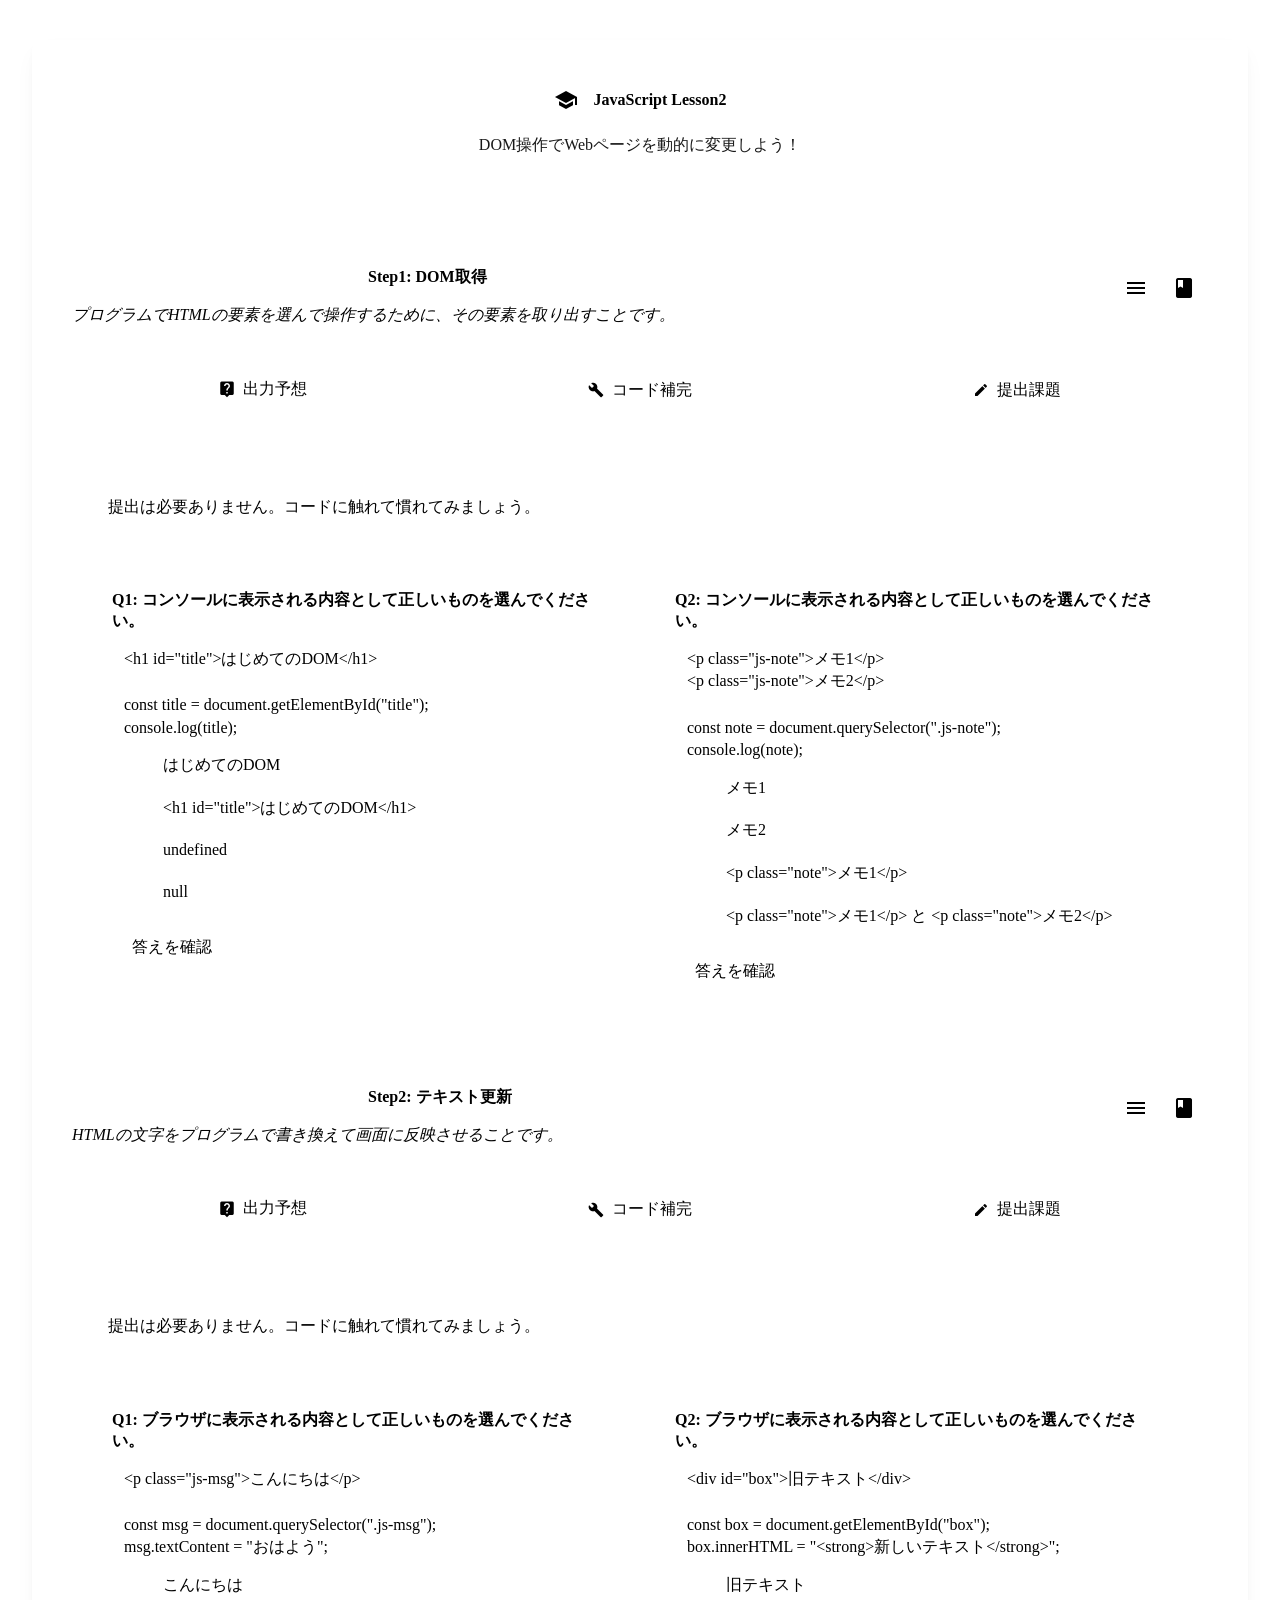
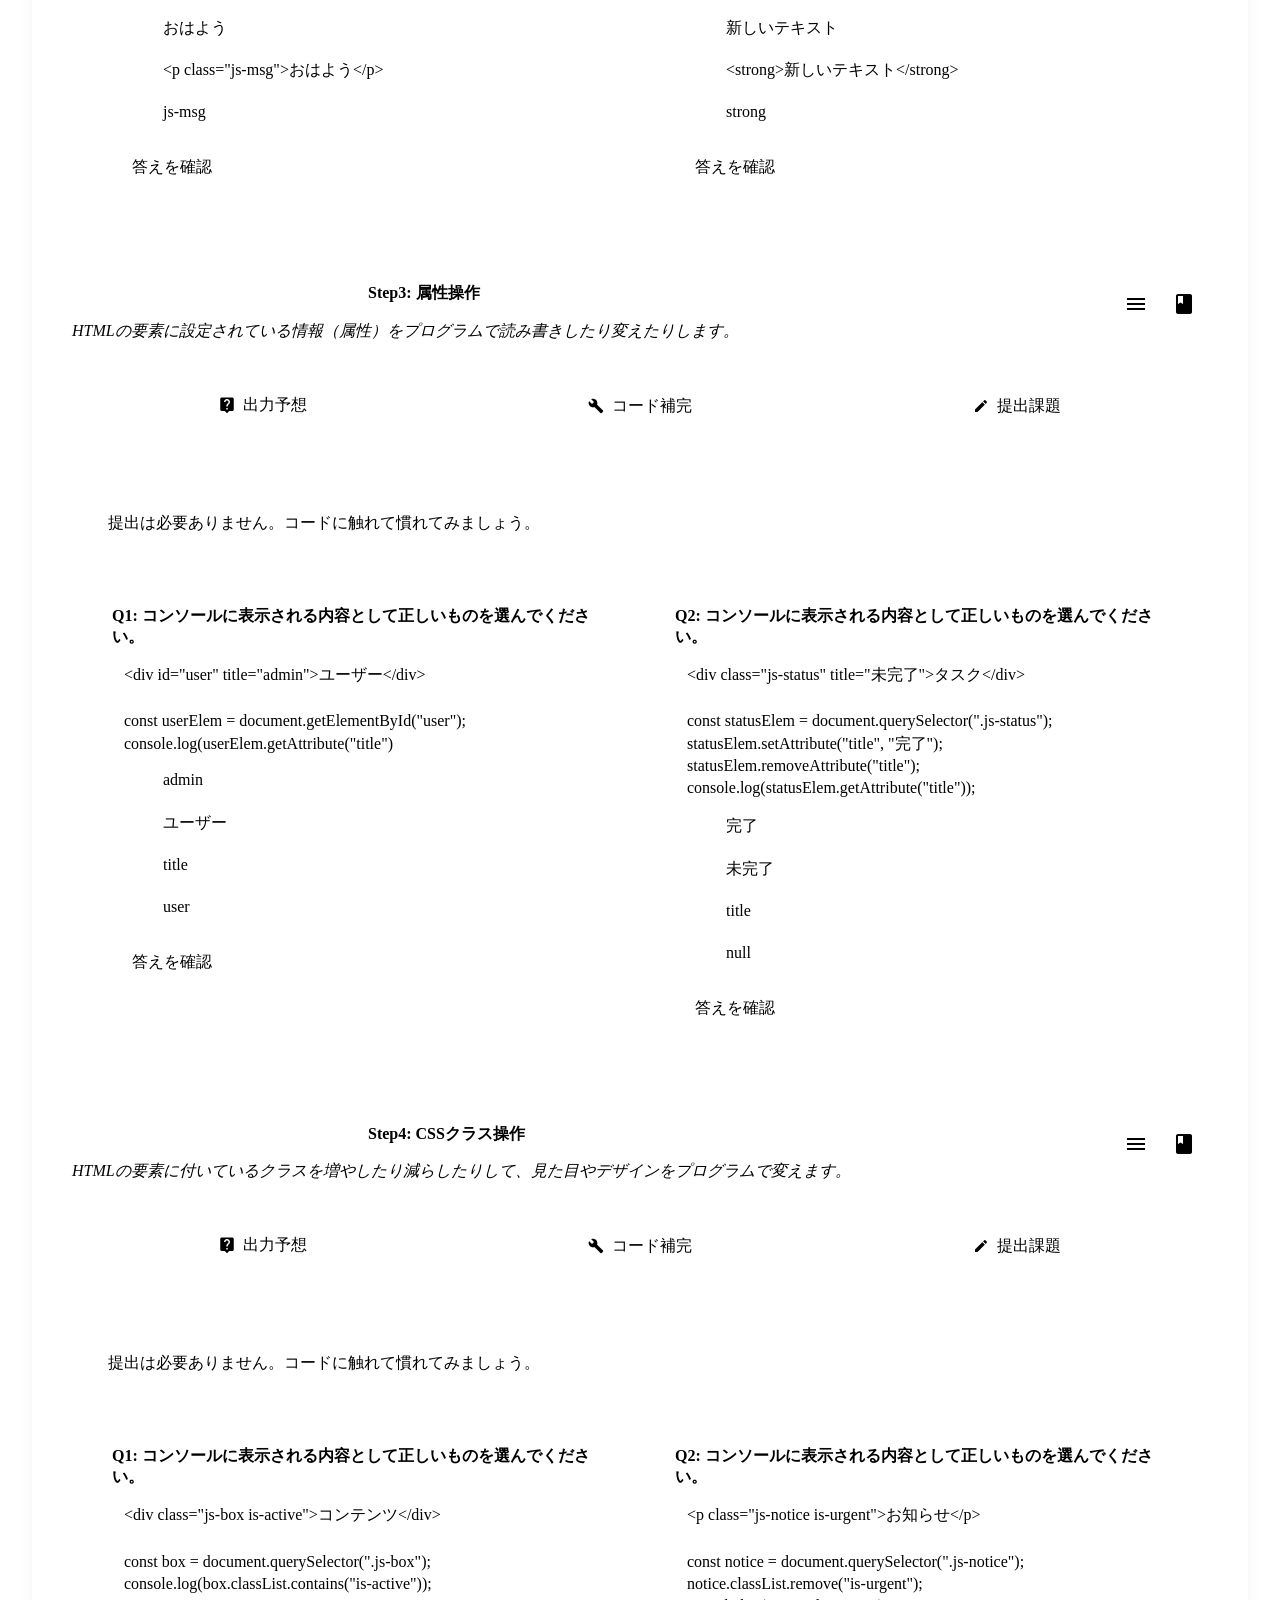
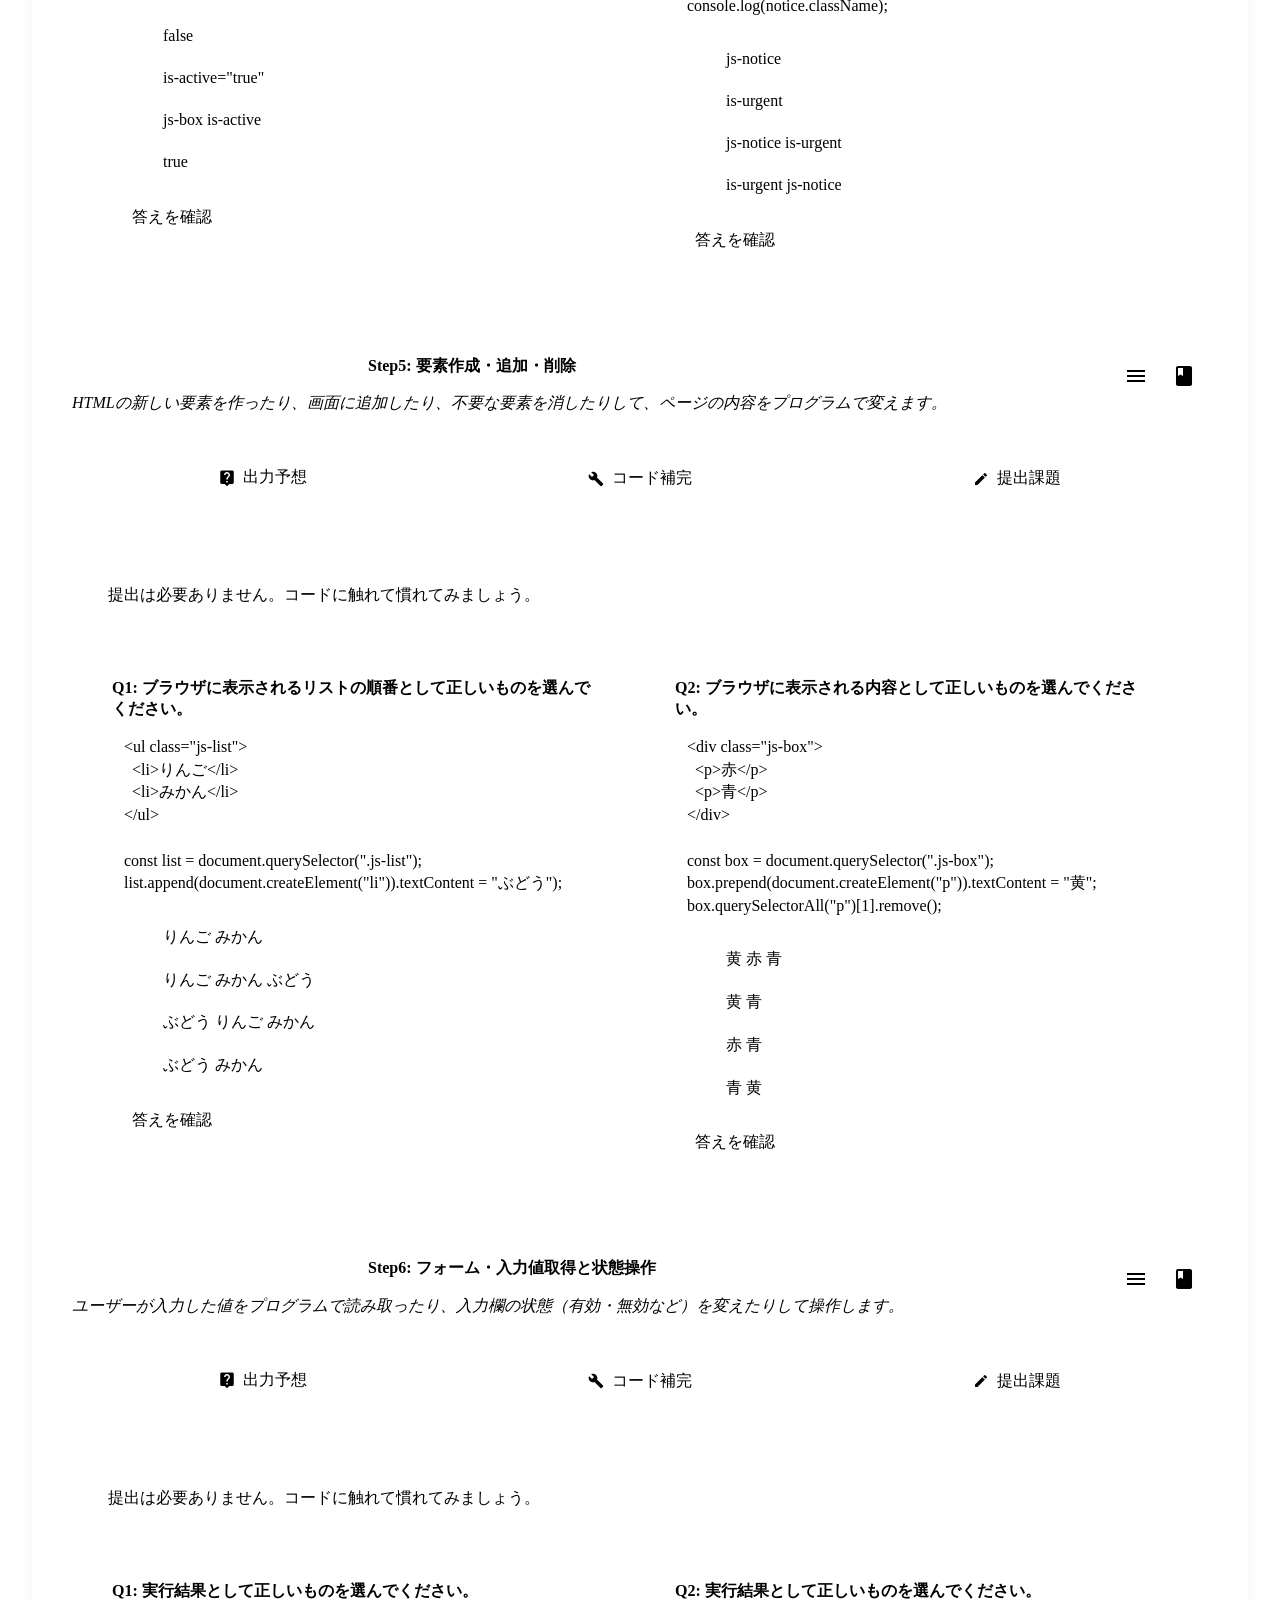
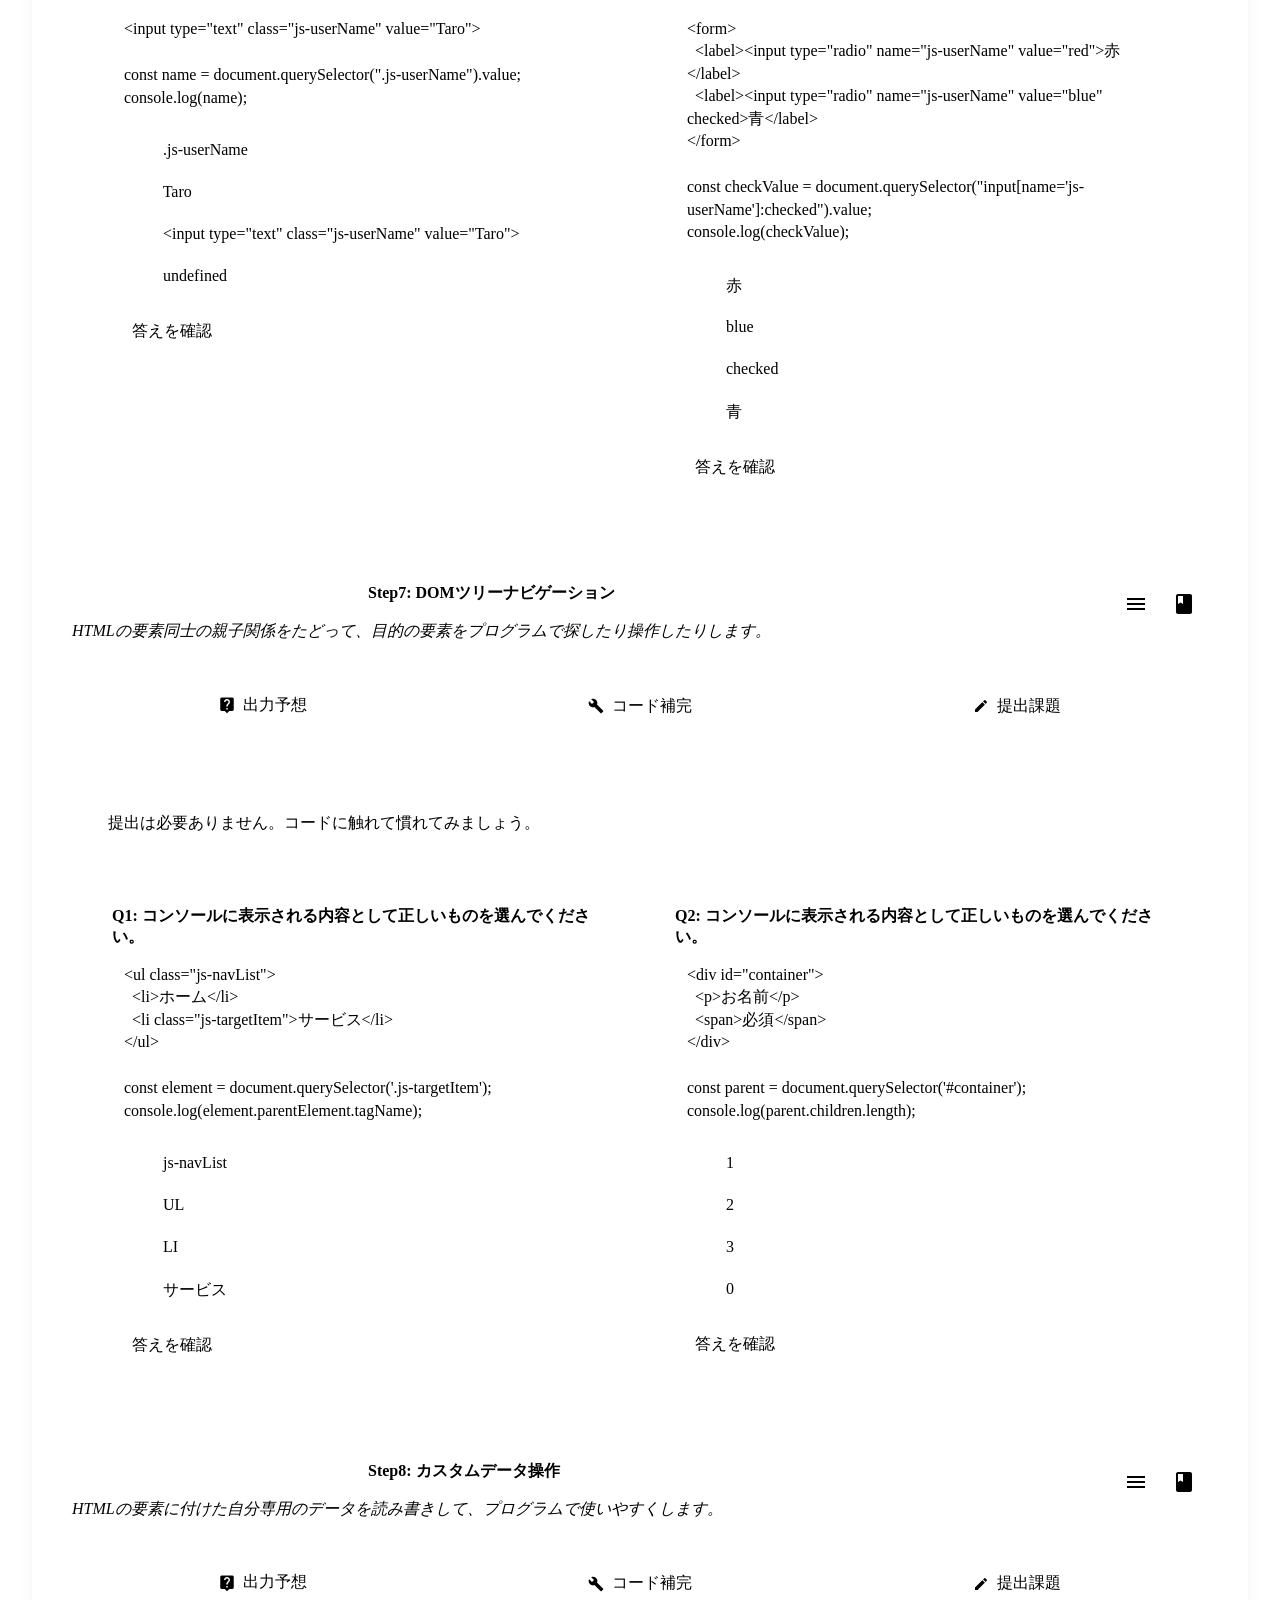
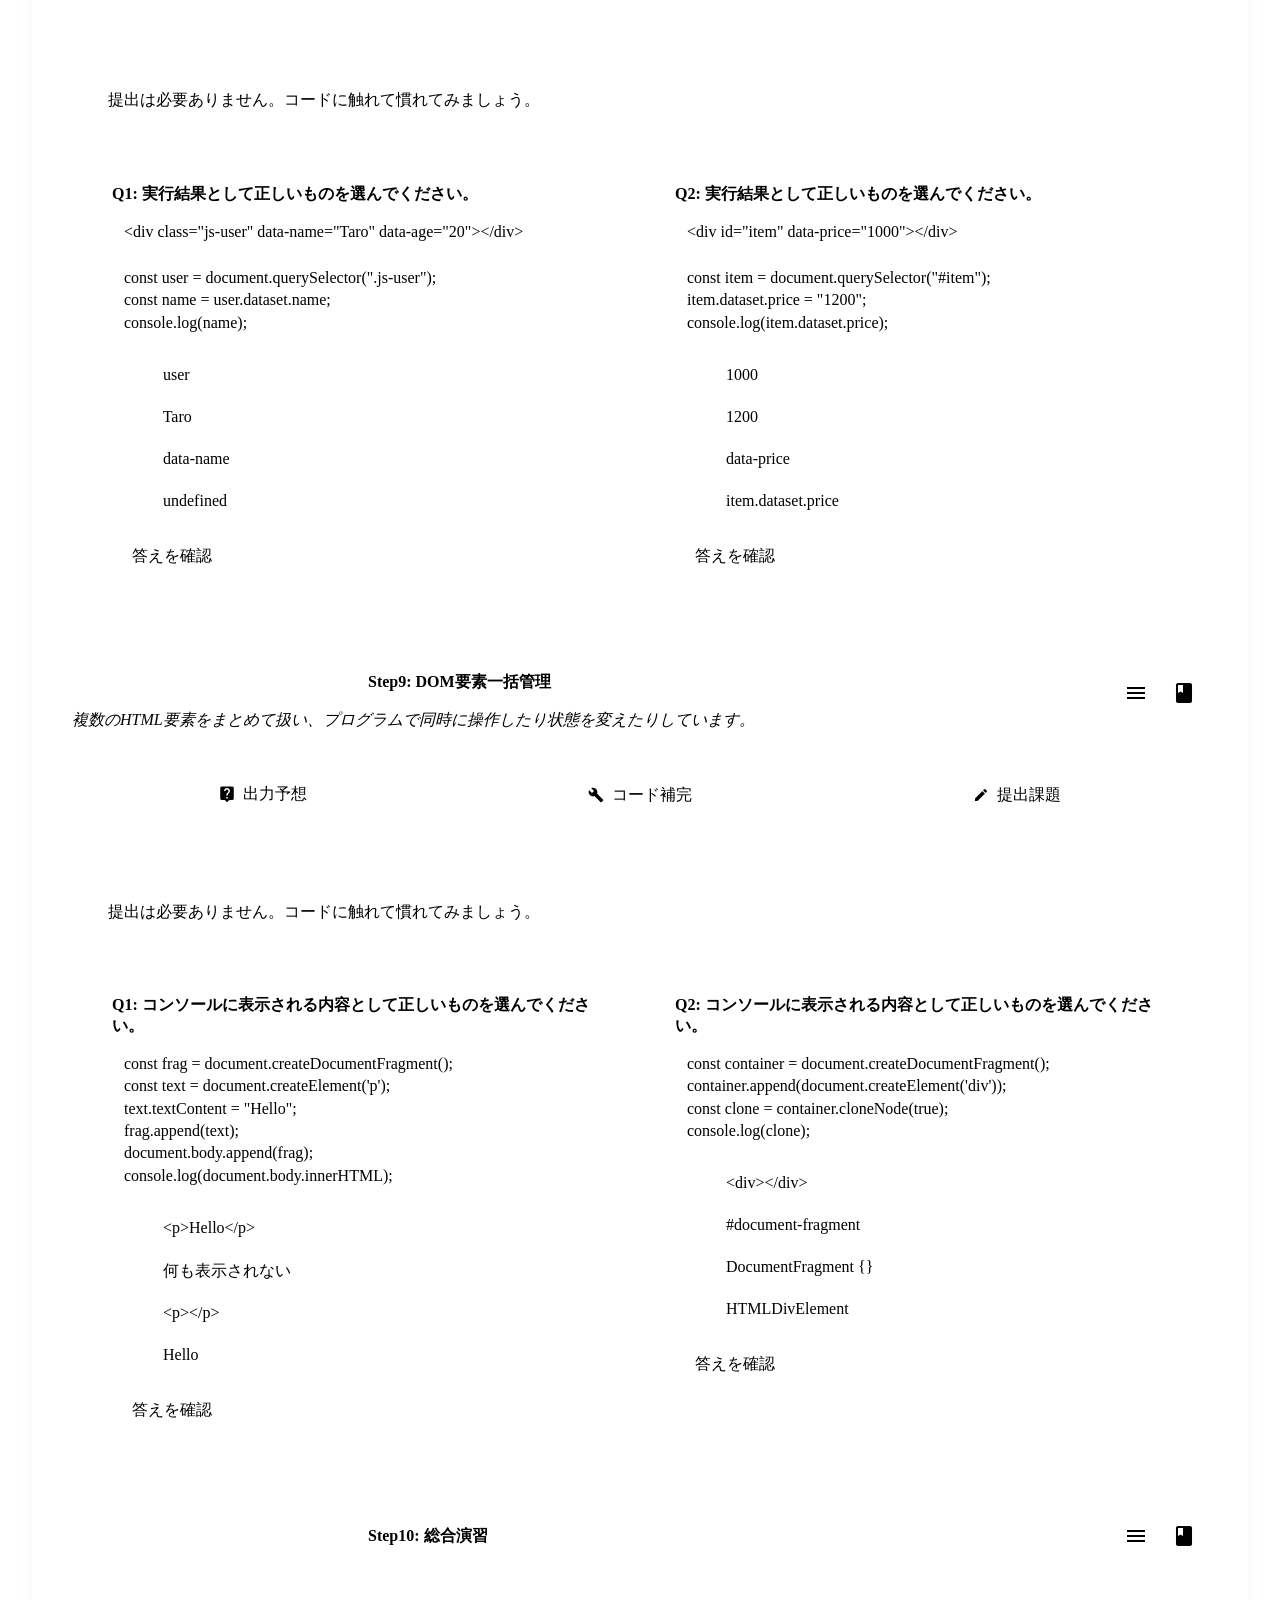
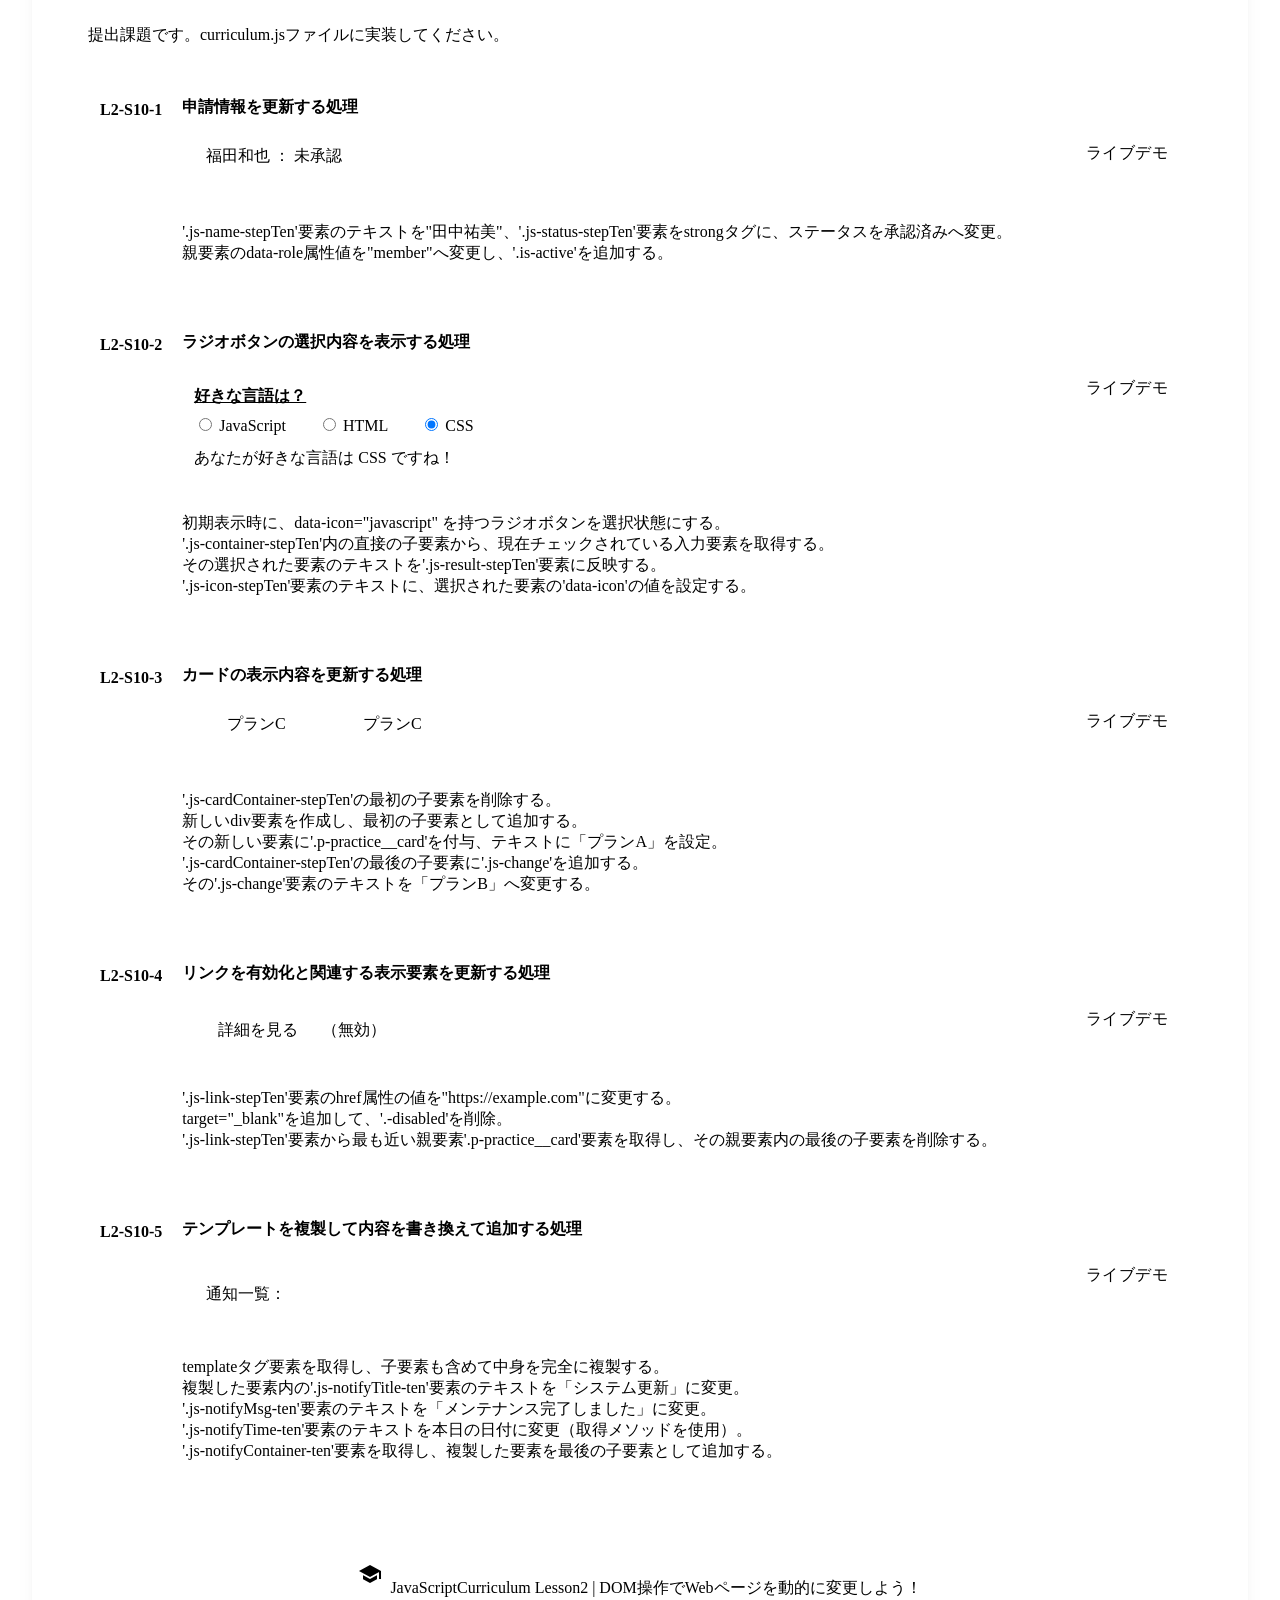
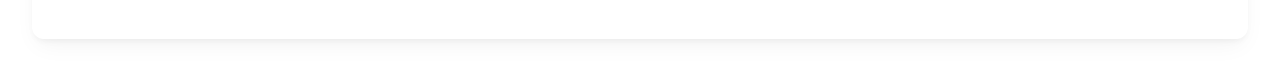
==== JavaScript_curriculum/lesson2/index.html @ ec078b10 "add: lesson1完了" ====
<!DOCTYPE html>
<html lang="ja">
  <head>
    <meta charset="UTF-8" />
    <meta name="viewport" content="width=device-width, initial-scale=1.0" />
    <title>JavaScript練習 - Lesson2</title>
    <link rel="stylesheet" href="../common/assets/css/reset.css" />
    <link rel="stylesheet" href="../common/assets/css/base.css" />
    <link rel="stylesheet" href="../common/assets/css/style.css" />
    <link rel="stylesheet" href="assets/css/base.css" />
    <link rel="stylesheet" href="assets/css/style.css" />
    <link href="https://fonts.googleapis.com/icon?family=Material+Icons" rel="stylesheet" />
  </head>
  <body>
    <div class="l-wrapper">
      <header class="l-header">
        <div class="p-headerTitle">
          <span class="material-icons">school</span>
          <h1 class="c-title-top">JavaScript Lesson2</h1>
        </div>
        <p class="c-title-sub">DOM操作でWebページを動的に変更しよう！</p>
      </header>

      <main class="l-main">
        <!-- Step1 -->
        <div class="p-section js-section">
          <div class="p-section__title">
            <div class="p-section__title--content">
              <div class="p-section__title--top">
                <span class="material-icons">auto_awesome</span>
                <p>Step1: DOM取得</p>
              </div>
              <span class="c-useCase">プログラムでHTMLの要素を選んで操作するために、その要素を取り出すことです。</span>
            </div>
            <a href="#" target="_blank" class="c-link js-tooltip" data-tooltip="解説を読む">
              <span class="material-icons">menu_book</span>
            </a>
          </div>

          <div class="p-section__step js-tab">
            <button class="c-tab js-tab-btn is-active" data-tab="quiz"><span class="material-icons">live_help</span> 出力予想</button>
            <button class="c-tab js-tab-btn u-ml-8" data-tab="blank"><span class="material-icons">build</span> コード補完</button>
            <button class="c-tab js-tab-btn u-ml-8" data-tab="task"><span class="material-icons">edit</span> 提出課題</button>
          </div>

          <!-- 出力予想 -->
          <div class="p-section__tab js-tab-content is-active" data-tab-content="quiz">
            <div class="p-desc">
              <p class="c-text">提出は必要ありません。コードに触れて慣れてみましょう。</p>
            </div>
            <div class="p-quiz">
              <div class="p-quiz__container">
                <div class="p-quiz__item js-quizItem">
                  <h4 class="c-title-question">Q1: コンソールに表示される内容として正しいものを選んでください。</h4>
                  <div class="c-code -ref">&lt;h1 id="title"&gt;はじめてのDOM&lt;/h1&gt;</div>
                  <div class="c-code">const title = document.getElementById("title");<br />console.log(title);</div>
                  <div class="p-choice js-choices">
                    <label class="p-choice__item"><input type="radio" name="q1_1" value="a" /> はじめてのDOM</label>
                    <label class="p-choice__item"><input type="radio" name="q1_1" value="b" /> &lt;h1 id="title"&gt;はじめてのDOM&lt;/h1&gt;</label>
                    <label class="p-choice__item"><input type="radio" name="q1_1" value="c" /> undefined</label>
                    <label class="p-choice__item"><input type="radio" name="q1_1" value="d" /> null</label>
                  </div>
                  <div class="p-result u-mb-10 js-quiz-result--11">
                    <span class="js-quiz-message--11 u-color-message u-hide">選択肢を選んでください。</span>
                    <span class="js-quiz-correct--11 u-color-normal u-hide">〇 正解！</span>
                    <span class="js-quiz-incorrect--11 u-color-warning u-hide">
                      ✕ 不正解。<br />
                      正解は「&lt;h1 id="title"&gt;はじめてのDOM&lt;/h1&gt;」です。<br />
                      要素が存在する場合はHTML要素オブジェクトが返されます。
                    </span>
                  </div>
                  <button data-quiz-id="q1_1" data-step-question-id="11" class="c-btn">答えを確認</button>
                </div>

                <div class="p-quiz__item js-quizItem">
                  <h4 class="c-title-question">Q2: コンソールに表示される内容として正しいものを選んでください。</h4>
                  <div class="c-code -ref">
                    &lt;p class="js-note"&gt;メモ1&lt;/p&gt;<br />
                    &lt;p class="js-note"&gt;メモ2&lt;/p&gt;
                  </div>
                  <div class="c-code">const note = document.querySelector(".js-note");<br />console.log(note);</div>
                  <div class="p-choice js-choices">
                    <label class="p-choice__item"> <input type="radio" name="q1_2" value="a" /> メモ1 </label>
                    <label class="p-choice__item">
                      <input type="radio" name="q1_2" value="b" />
                      メモ2
                    </label>
                    <label class="p-choice__item"
                      ><input type="radio" name="q1_2" value="c" />
                      &lt;p class="note"&gt;メモ1&lt;/p&gt;
                    </label>
                    <label class="p-choice__item">
                      <input type="radio" name="q1_2" value="d" />
                      &lt;p class="note"&gt;メモ1&lt;/p&gt; と &lt;p class="note"&gt;メモ2&lt;/p&gt;
                    </label>
                  </div>
                  <div class="p-result u-mb-10 js-quiz-result--12">
                    <span class="js-quiz-message--12 u-color-message u-hide">選択肢を選んでください。</span>
                    <span class="js-quiz-correct--12 u-color-normal u-hide">〇 正解！</span>
                    <span class="js-quiz-incorrect--12 u-color-warning u-hide">
                      ✕ 不正解。<br />
                      正解は「&lt;p class="note"&gt;メモ1&lt;/p&gt;」です。<br />
                      条件に一致する最初の要素のHTML要素オブジェクトを返します。複数あっても最初の1つだけです。
                    </span>
                  </div>
                  <button data-quiz-id="q1_2" data-step-question-id="12" class="c-btn">答えを確認</button>
                </div>
              </div>
            </div>
          </div>
          <!-- コード補完 -->
          <div class="p-section__tab js-tab-content" data-tab-content="blank">
            <div class="p-desc">
              <p class="c-text">提出は必要ありません。コードに触れて慣れてみましょう。</p>
            </div>
            <div class="p-blank">
              <div class="p-blank__item js-blankItem">
                <h4 class="c-title-question">Q1: '#title'の要素を取得するコードの空欄を埋めてください</h4>
                <div class="c-code -blank">
                  const textElement = document.
                  <label for="blank-11" class="c-label-input">Document method</label>
                  <input type="text" class="c-input js-blank--1" id="blank-11" placeholder="①" />(
                  <label for="blank-12" class="c-label-input">CSS selector</label>
                  <input type="text" class="c-input js-blank--2" id="blank-12" placeholder="②" />#text
                  <label for="blank-13" class="c-label-input">Closing parenthesis</label>
                  <input type="text" class="c-input js-blank--3" id="blank-13" placeholder="③" />);<br />
                  console.log(textElement);
                </div>
                <div class="p-result u-mb-10 js-blank-result--11">
                  <span class="js-blank-correct--11 u-color-normal u-hide">〇 正解！</span>
                  <span class="js-blank-incorrect--11 u-color-warning u-hide">
                    ✕ 不正解。<br />
                    正解は ①querySelector ②"または'または` ③"または'または` です。<br />
                    ()の中で'#'でセレクタ指定をしているためgetElementByIdは使えません。
                  </span>
                </div>
                <button data-blank-id="11" class="c-btn">答えを確認</button>
              </div>
              <div class="p-blank__item js-blankItem">
                <h4 class="c-title-question">Q2: '.button'の中の'.js-button-item'を最初の1つだけ取得するコードの空欄を埋めてください。</h4>
                <div class="c-code -blank">
                  const button = document.querySelector(".js-button");<br />
                  const buttonItem = <label for="blank-4" class="c-label-input">Variable name</label> <input type="text" class="c-input js-blank--4" id="blank-14" placeholder="①" />.
                  <label for="blank-5" class="c-label-input">Method name</label>
                  <input type="text" class="c-input js-blank--5" id="blank-15" placeholder="②" />(".js-button-item");<br />
                  console.log(buttonItem);
                </div>
                <div class="p-result u-mb-10 js-blank-result--12">
                  <span class="js-blank-correct--12 u-color-normal u-hide">〇 正解！</span>
                  <span class="js-blank-incorrect--12 u-color-warning u-hide">
                    ✕ 不正解。<br />
                    正解は ①button ②querySelector です。<br />
                    ()の中で'.'でセレクタ指定をしているためgetElementByClassは使えません。<br />
                    DOMの探索範囲を狭くすると、処理が速くなり、意図しない要素を取得するリスクが減ります。
                  </span>
                </div>
                <button data-blank-id="12" class="c-btn">答えを確認</button>
              </div>
            </div>
          </div>
          <!-- 提出課題 -->
          <div class="p-section__tab js-tab-content" data-tab-content="task">
            <div class="p-desc">
              <p class="c-text">提出課題です。curriculum.jsファイルに実装してください。</p>
            </div>
            <div class="p-practice">
              <h2 id="title-stepFirst" class="c-title-lesson">商品ページ</h2>
              <div class="p-practice__inner">
                <div class="p-practice__card js-item-stepFirst">商品</div>
                <div class="p-practice__item u-gap-16 container-stepFirst">
                  <button type="button" class="c-button-practice js-button-stepFirst">買い物リストに入れる</button>
                  <button type="button" class="c-button-practice js-button-stepFirst">購入</button>
                </div>
              </div>
            </div>
            <div class="p-task">
              <div class="p-task__item">
                <span class="c-tag js-tooltip" data-tooltip="問題番号をコピー" data-copy>L2-S1-1</span>
                <span class="u-flex-1">'#title-stepFirst'の単一の要素を取得し、コンソールに表示。</span>
              </div>
              <div class="p-task__item">
                <span class="c-tag js-tooltip" data-tooltip="問題番号をコピー" data-copy>L2-S1-2</span>
                <span class="u-flex-1">'.js-item-stepFirst'の要素をNodeListとして取得し、コンソールに表示。</span>
              </div>
              <div class="p-task__item">
                <span class="c-tag js-tooltip" data-tooltip="問題番号をコピー" data-copy>L2-S1-3</span>
                <span class="u-flex-1">'.js-container-stepFirst'の中にある'js-button-stepFirst'をNodeListとしてすべて取得し、コンソールに表示。</span>
              </div>
              <div class="p-task__item">
                <span class="c-tag js-tooltip" data-tooltip="問題番号をコピー" data-copy>L2-S1-4</span>
                <span class="u-flex-1">問題番号：L2-S1-3で取得した要素のうち2つ目の要素をNodeListのインデックス[]を使って指定し、コンソールに表示。</span>
              </div>
            </div>
          </div>
        </div>
        <!-- Step2 -->
        <div class="p-section js-section">
          <div class="p-section__title">
            <div class="p-section__title--content">
              <div class="p-section__title--top">
                <span class="material-icons">auto_awesome</span>
                <p>Step2: テキスト更新</p>
              </div>
              <span class="c-useCase">HTMLの文字をプログラムで書き換えて画面に反映させることです。</span>
            </div>
            <a href="#" target="_blank" class="c-link js-tooltip" data-tooltip="解説を読む">
              <span class="material-icons">menu_book</span>
            </a>
          </div>

          <div class="p-section__step js-tab">
            <button class="c-tab js-tab-btn is-active" data-tab="quiz2"><span class="material-icons">live_help</span> 出力予想</button>
            <button class="c-tab js-tab-btn u-ml-8" data-tab="blank2"><span class="material-icons">build</span> コード補完</button>
            <button class="c-tab js-tab-btn u-ml-8" data-tab="task2"><span class="material-icons">edit</span> 提出課題</button>
          </div>

          <!-- 出力予想 -->
          <div class="p-section__tab js-tab-content is-active" data-tab-content="quiz2">
            <div class="p-desc">
              <p class="c-text">提出は必要ありません。コードに触れて慣れてみましょう。</p>
            </div>
            <div class="p-quiz">
              <div class="p-quiz__container">
                <div class="p-quiz__item js-quizItem">
                  <h4 class="c-title-question">Q1: ブラウザに表示される内容として正しいものを選んでください。</h4>
                  <div class="c-code -ref">&lt;p class="js-msg"&gt;こんにちは&lt;/p&gt;</div>
                  <div class="c-code">const msg = document.querySelector(".js-msg");<br />msg.textContent = "おはよう";</div>
                  <div class="p-choice js-choices">
                    <label class="p-choice__item"><input type="radio" name="q2_1" value="a" /> こんにちは</label>
                    <label class="p-choice__item"><input type="radio" name="q2_1" value="b" /> おはよう</label>
                    <label class="p-choice__item"><input type="radio" name="q2_1" value="c" /> &lt;p class="js-msg"&gt;おはよう&lt;/p&gt;</label>
                    <label class="p-choice__item"><input type="radio" name="q2_1" value="d" /> js-msg</label>
                  </div>
                  <div class="p-result u-mb-10 js-quiz-result--21">
                    <span class="js-quiz-message--21 u-color-message u-hide">選択肢を選んでください。</span>
                    <span class="js-quiz-correct--21 u-color-normal u-hide">〇 正解！</span>
                    <span class="js-quiz-incorrect--21 u-color-warning u-hide">
                      ✕ 不正解。<br />
                      textContent に代入した値がそのまま表示されます。
                    </span>
                  </div>
                  <button data-quiz-id="q2_1" data-step-question-id="21" class="c-btn">答えを確認</button>
                </div>

                <div class="p-quiz__item js-quizItem">
                  <h4 class="c-title-question">Q2: ブラウザに表示される内容として正しいものを選んでください。</h4>
                  <div class="c-code -ref">&lt;div id="box"&gt;旧テキスト&lt;/div&gt;</div>
                  <div class="c-code">const box = document.getElementById("box");<br />box.innerHTML = "&lt;strong&gt;新しいテキスト&lt;/strong&gt;";</div>
                  <div class="p-choice js-choices">
                    <label class="p-choice__item"><input type="radio" name="q2_2" value="a" /> 旧テキスト</label>
                    <label class="p-choice__item"><input type="radio" name="q2_2" value="b" /> 新しいテキスト</label>
                    <label class="p-choice__item"><input type="radio" name="q2_2" value="c" /> &lt;strong&gt;新しいテキスト&lt;/strong&gt;</label>
                    <label class="p-choice__item"><input type="radio" name="q2_2" value="d" /> strong</label>
                  </div>
                  <div class="p-result u-mb-10 js-quiz-result--22">
                    <span class="js-quiz-message--22 u-color-message u-hide">選択肢を選んでください。</span>
                    <span class="js-quiz-correct--22 u-color-normal u-hide">〇 正解！</span>
                    <span class="js-quiz-incorrect--22 u-color-warning u-hide">
                      ✕ 不正解。<br />
                      innerHTMLはHTMLタグを解釈し、タグが適用された状態で表示されます。
                    </span>
                  </div>
                  <button data-quiz-id="q2_2" data-step-question-id="22" class="c-btn">答えを確認</button>
                </div>
              </div>
            </div>
          </div>
          <!-- コード補完 -->
          <div class="p-section__tab js-tab-content js-blank-2" data-tab-content="blank2">
            <div class="p-desc">
              <p class="c-text">提出は必要ありません。コードに触れて慣れてみましょう。</p>
            </div>
            <div class="p-blank">
              <div class="p-blank__item js-blankItem">
                <h4 class="c-title-question">Q1: '#container'要素を取得し、テキストを挿入するコードの空欄を埋めてください。</h4>
                <div class="c-code -blank">
                  const title = document.
                  <label for="blank-21" class="c-label-input">Method name</label>
                  <input type="text" class="c-input js-blank--7" id="blank-21" placeholder="①" />("#container").
                  <label for="blank-22" class="c-label-input">Property name</label>
                  <input type="text" class="c-input js-blank--8" id="blank-22" placeholder="②" />;<br />console.log(title);
                </div>
                <div class="p-result u-mb-10 js-blank-result--21">
                  <span class="js-blank-correct--21 u-color-normal u-hide">〇 正解！</span>
                  <span class="js-blank-incorrect--21 u-color-warning u-hide">
                    ✕ 不正解。<br />
                    正解は ①querySelector ②innerHTML または textContent です。
                  </span>
                </div>
                <button data-blank-id="21" class="c-btn">答えを確認</button>
              </div>

              <div class="p-blank__item js-blankItem">
                <h4 class="c-title-question">Q2: 最初の'.log'要素を取得し、既存のテキストに"完了"を追加するコードの空欄を埋めてください。</h4>
                <div class="c-code -blank">
                  const log = document.
                  <label for="blank-23" class="c-label-input">Method name</label>
                  <input type="text" class="c-input js-blank--9" id="blank-23" placeholder="①" />(".js-log");<br />log.
                  <label for="blank-24" class="c-label-input">Property name</label>
                  <input type="text" class="c-input js-blank--10" id="blank-24" placeholder="②" /> += " 完了";
                </div>
                <div class="p-result u-mb-10 js-blank-result--22">
                  <span class="js-blank-correct--22 u-color-normal u-hide">〇 正解！</span>
                  <span class="js-blank-incorrect--22 u-color-warning u-hide">
                    ✕ 不正解。<br />
                    正解は ①querySelector ②textContent または innerHTML です。
                  </span>
                </div>
                <button data-blank-id="22" class="c-btn">答えを確認</button>
              </div>
            </div>
          </div>
          <!-- 提出課題 -->
          <div class="p-section__tab js-tab-content" data-tab-content="task2">
            <div class="p-desc">
              <p class="c-text">提出課題です。curriculum.jsファイルに実装してください。</p>
            </div>
            <div class="p-practice">
              <h2 class="c-title-lesson js-header-stepSecond">今日の予定</h2>
              <div class="p-practice__inner">
                <p class="c-text-lesson js-status-stepSecond">ステータス：</p>
              </div>
            </div>
            <div class="p-task">
              <div class="p-task__item">
                <span class="c-tag js-tooltip" data-tooltip="問題番号をコピー" data-copy>L2-S2-1</span>
                <span class="u-flex-1">'.js-header-stepSecond'要素を取得し、要素のテキストを"明日の予定"という文字列に変更。</span>
              </div>
              <div class="p-task__item">
                <span class="c-tag js-tooltip" data-tooltip="問題番号をコピー" data-copy>L2-S2-2</span>
                <span class="u-flex-1">'.js-status-stepSecond'要素を取得し、既存のテキストの末尾に"準備完了"という文字列を追加。</span>
              </div>
            </div>
          </div>
        </div>
        <!-- Step3 -->
        <div class="p-section js-section">
          <div class="p-section__title">
            <div class="p-section__title--content">
              <div class="p-section__title--top">
                <span class="material-icons">auto_awesome</span>
                <p>Step3: 属性操作</p>
              </div>
              <span class="c-useCase">HTMLの要素に設定されている情報（属性）をプログラムで読み書きしたり変えたりします。</span>
            </div>
            <a href="#" target="_blank" class="c-link js-tooltip" data-tooltip="解説を読む">
              <span class="material-icons">menu_book</span>
            </a>
          </div>

          <div class="p-section__step js-tab">
            <button class="c-tab js-tab-btn is-active" data-tab="quiz3"><span class="material-icons">live_help</span> 出力予想</button>
            <button class="c-tab js-tab-btn u-ml-8" data-tab="blank3"><span class="material-icons">build</span> コード補完</button>
            <button class="c-tab js-tab-btn u-ml-8" data-tab="task3"><span class="material-icons">edit</span> 提出課題</button>
          </div>

          <!-- 出力予想 -->
          <div class="p-section__tab js-tab-content is-active" data-tab-content="quiz3">
            <div class="p-desc">
              <p class="c-text">提出は必要ありません。コードに触れて慣れてみましょう。</p>
            </div>
            <div class="p-quiz">
              <div class="p-quiz__container">
                <div class="p-quiz__item js-quizItem">
                  <h4 class="c-title-question">Q1: コンソールに表示される内容として正しいものを選んでください。</h4>
                  <div class="c-code -ref">&lt;div id="user" title="admin"&gt;ユーザー&lt;/div&gt;</div>
                  <div class="c-code">
                    const userElem = document.getElementById("user");<br />
                    console.log(userElem.getAttribute("title")
                  </div>
                  <div class="p-choice js-choices">
                    <label class="p-choice__item"><input type="radio" name="q3_1" value="a" /> admin</label>
                    <label class="p-choice__item"><input type="radio" name="q3_1" value="b" /> ユーザー</label>
                    <label class="p-choice__item"><input type="radio" name="q3_1" value="c" /> title</label>
                    <label class="p-choice__item"><input type="radio" name="q3_1" value="d" /> user</label>
                  </div>
                  <div class="p-result u-mb-10 js-quiz-result--31">
                    <span class="js-quiz-message--31 u-color-message u-hide">選択肢を選んでください。</span>
                    <span class="js-quiz-correct--31 u-color-normal u-hide">〇 正解！</span>
                    <span class="js-quiz-incorrect--31 u-color-warning u-hide">
                      ✕ 不正解。<br />
                      正解は「admin」です。title属性の値が取得されます。
                    </span>
                  </div>
                  <button data-quiz-id="q3_1" data-step-question-id="31" class="c-btn">答えを確認</button>
                </div>

                <div class="p-quiz__item js-quizItem">
                  <h4 class="c-title-question">Q2: コンソールに表示される内容として正しいものを選んでください。</h4>
                  <div class="c-code -ref">&lt;div class="js-status" title="未完了"&gt;タスク&lt;/div&gt;</div>
                  <div class="c-code">
                    const statusElem = document.querySelector(".js-status");<br />
                    statusElem.setAttribute("title", "完了");<br />statusElem.removeAttribute("title");<br />
                    console.log(statusElem.getAttribute("title"));
                  </div>
                  <div class="p-choice js-choices">
                    <label class="p-choice__item"><input type="radio" name="q3_2" value="a" /> 完了</label>
                    <label class="p-choice__item"><input type="radio" name="q3_2" value="b" /> 未完了</label>
                    <label class="p-choice__item"><input type="radio" name="q3_2" value="c" /> title</label>
                    <label class="p-choice__item"><input type="radio" name="q3_2" value="d" /> null</label>
                  </div>
                  <div class="p-result u-mb-10 js-quiz-result--32">
                    <span class="js-quiz-message--32 u-color-message u-hide">選択肢を選んでください。</span>
                    <span class="js-quiz-correct--32 u-color-normal u-hide">〇 正解！</span>
                    <span class="js-quiz-incorrect--32 u-color-warning u-hide">
                      ✕ 不正解。<br />
                      正解は「null」です。removeAttribute()で属性が削除されたため、getAttribute()はnullを返します。
                    </span>
                  </div>
                  <button data-quiz-id="q3_2" data-step-question-id="32" class="c-btn">答えを確認</button>
                </div>
              </div>
            </div>
          </div>
          <!-- コード補完 -->
          <div class="p-section__tab js-tab-content js-blank-3" data-tab-content="blank3">
            <div class="p-desc">
              <p class="c-text">提出は必要ありません。コードに触れて慣れてみましょう。</p>
            </div>
            <div class="p-blank">
              <div class="p-blank__item js-blankItem">
                <h4 class="c-title-question">Q1: '.js-logo'要素を取得し、src属性を変更するコードの空欄を埋めてください。</h4>
                <div class="c-code -blank">
                  const logo = document.
                  <label for="blank-31" class="c-label-input">Method name</label>
                  <input type="text" class="c-input js-blank--11" id="blank-31" placeholder="①" />("js-logo");<br />
                  logo.
                  <label for="blank-32" class="c-label-input">Method name</label>
                  <input type="text" class="c-input js-blank--12" id="blank-32" placeholder="②" />("src", "新タイトル");
                </div>
                <div class="p-result u-mb-10 js-blank-result--31">
                  <span class="js-blank-correct--31 u-color-normal u-hide">〇 正解！</span>
                  <span class="js-blank-incorrect--31 u-color-warning u-hide">
                    ✕ 不正解。<br />
                    正解は ①getElementsByClassName ②setAttribute です。<br />
                    ()の中で'.'でセレクタ指定はしていないためquerySelectorは使えません。
                  </span>
                </div>
                <button data-blank-id="31" class="c-btn">答えを確認</button>
              </div>

              <div class="p-blank__item js-blankItem">
                <h4 class="c-title-question">Q2: target属性の要素を取得し、そのhref属性を空文字に変更。変更後の値を確認するコードの空欄を埋めてください。</h4>
                <div class="c-code -ref">&lt;a href="https://example.com" target="_blank"&gt;公式サイト&lt;/a&gt;</div>
                <div class="c-code -blank">
                  const link = document.querySelector('[<label for="blank-33" class="c-label-input">Attribute name</label>
                  <input type="text" class="c-input js-blank--13" id="blank-33" placeholder="①" />="
                  <label for="blank-34" class="c-label-input">Attribute value</label>
                  <input type="text" class="c-input js-blank--14" id="blank-34" placeholder="②" />"]');<br />link.
                  <label for="blank-35" class="c-label-input">Method name</label>
                  <input type="text" class="c-input js-blank--15" id="blank-35" placeholder="③" />("href", "");<br />console.log(link.
                  <label for="blank-36" class="c-label-input">Method name</label>
                  <input type="text" class="c-input js-blank--16" id="blank-36" placeholder="④" />("href"));
                </div>
                <div class="p-result u-mb-10 js-blank-result--32">
                  <span class="js-blank-correct--32 u-color-normal u-hide">〇 正解！</span>
                  <span class="js-blank-incorrect--32 u-color-warning u-hide">
                    ✕ 不正解。<br />
                    正解は ①target ②_blank ③setAttribute ④getAttribute です。<br />
                    ちなみに、"" の中に ""など同じ種類の引用符の中に同じ引用符は使用できません。
                  </span>
                </div>
                <button data-blank-id="32" class="c-btn">答えを確認</button>
              </div>
            </div>
          </div>
          <!-- 提出課題 -->
          <div class="p-section__tab js-tab-content" data-tab-content="task3">
            <div class="p-desc">
              <p class="c-text">提出課題です。curriculum.jsファイルに実装してください。</p>
            </div>
            <div class="p-practice">
              <h2 class="c-title-lesson js-header-stepSecond">送信フォーム</h2>
              <div class="p-practice__inner u-gap-12">
                <button type="button" class="c-button-practice js-cancelBtn-stepThird">キャンセル</button>
                <button type="button" class="c-button-practice js-submitBtn-old-stepThird">送信</button>
              </div>
            </div>
            <div class="p-task">
              <div class="p-task__item">
                <span class="c-tag js-tooltip" data-tooltip="問題番号をコピー" data-copy>L2-S3-1</span>
                <span class="u-flex-1">'.js-submitBtn-old-stepThird'の要素を取得し、class属性の値を'js-submitBtn-stepThird'に変更してください。</span>
              </div>
              <div class="p-task__item">
                <span class="c-tag js-tooltip" data-tooltip="問題番号をコピー" data-copy>L2-S3-2</span>
                <span class="u-flex-1">
                  '.js-cancelBtn-stepThird'要素を取得し、disabled属性を追加して無効化してください。<br />
                  （disabled属性には事前にスタイルを実装済み。）
                </span>
              </div>
            </div>
          </div>
        </div>
        <!-- Step4 -->
        <div class="p-section js-section">
          <div class="p-section__title">
            <div class="p-section__title--content">
              <div class="p-section__title--top">
                <span class="material-icons">auto_awesome</span>
                <p>Step4: CSSクラス操作</p>
              </div>
              <span class="c-useCase">HTMLの要素に付いているクラスを増やしたり減らしたりして、見た目やデザインをプログラムで変えます。</span>
            </div>
            <a href="#" target="_blank" class="c-link js-tooltip" data-tooltip="解説を読む">
              <span class="material-icons">menu_book</span>
            </a>
          </div>

          <div class="p-section__step js-tab">
            <button class="c-tab js-tab-btn is-active" data-tab="quiz4"><span class="material-icons">live_help</span> 出力予想</button>
            <button class="c-tab js-tab-btn u-ml-8" data-tab="blank4"><span class="material-icons">build</span> コード補完</button>
            <button class="c-tab js-tab-btn u-ml-8" data-tab="task4"><span class="material-icons">edit</span> 提出課題</button>
          </div>

          <!-- 出力予想 -->
          <div class="p-section__tab js-tab-content is-active" data-tab-content="quiz4">
            <div class="p-desc">
              <p class="c-text">提出は必要ありません。コードに触れて慣れてみましょう。</p>
            </div>
            <div class="p-quiz">
              <div class="p-quiz__container">
                <div class="p-quiz__item js-quizItem">
                  <h4 class="c-title-question">Q1: コンソールに表示される内容として正しいものを選んでください。</h4>
                  <div class="c-code -ref">&lt;div class="js-box is-active"&gt;コンテンツ&lt;/div&gt;</div>
                  <div class="c-code u-mb-16">
                    const box = document.querySelector(".js-box");<br />
                    console.log(box.classList.contains("is-active"));
                  </div>
                  <div class="p-choice js-choices">
                    <label class="p-choice__item"><input type="radio" name="q4_1" value="a" /> false</label>
                    <label class="p-choice__item"><input type="radio" name="q4_1" value="b" /> is-active="true"</label>
                    <label class="p-choice__item"><input type="radio" name="q4_1" value="c" /> js-box is-active</label>
                    <label class="p-choice__item"><input type="radio" name="q4_1" value="d" /> true</label>
                  </div>
                  <div class="p-result u-mb-10 js-quiz-result--41">
                    <span class="js-quiz-message--41 u-color-message u-hide">選択肢を選んでください。</span>
                    <span class="js-quiz-correct--41 u-color-normal u-hide">〇 正解！</span>
                    <span class="js-quiz-incorrect--41 u-color-warning u-hide">
                      ✕ 不正解。<br />
                      正解は「true」です。要素に'.is-active'が存在するため、trueを返します。
                    </span>
                  </div>
                  <button data-quiz-id="q4_1" data-step-question-id="41" class="c-btn">答えを確認</button>
                </div>

                <div class="p-quiz__item js-quizItem">
                  <h4 class="c-title-question">Q2: コンソールに表示される内容として正しいものを選んでください。</h4>
                  <div class="c-code -ref">&lt;p class="js-notice is-urgent"&gt;お知らせ&lt;/p&gt;</div>
                  <div class="c-code u-mb-16">
                    const notice = document.querySelector(".js-notice");<br />
                    notice.classList.remove("is-urgent");<br />console.log(notice.className);
                  </div>
                  <div class="p-choice js-choices">
                    <label class="p-choice__item"><input type="radio" name="q4_2" value="a" /> js-notice</label>
                    <label class="p-choice__item"><input type="radio" name="q4_2" value="b" /> is-urgent</label>
                    <label class="p-choice__item"><input type="radio" name="q4_2" value="c" /> js-notice is-urgent</label>
                    <label class="p-choice__item"><input type="radio" name="q4_2" value="d" /> is-urgent js-notice</label>
                  </div>
                  <div class="p-result u-mb-10 js-quiz-result--42">
                    <span class="js-quiz-message--42 u-color-message u-hide">選択肢を選んでください。</span>
                    <span class="js-quiz-correct--42 u-color-normal u-hide">〇 正解！</span>
                    <span class="js-quiz-incorrect--42 u-color-warning u-hide">
                      ✕ 不正解。<br />
                      正解は「js-notice」です。<br />
                      remove()で'.is-urgent'が削除され、'.js-notice'のみが残ります。
                    </span>
                  </div>
                  <button data-quiz-id="q4_2" data-step-question-id="42" class="c-btn">答えを確認</button>
                </div>
              </div>
            </div>
          </div>
          <!-- コード補完 -->
          <div class="p-section__tab js-tab-content" data-tab-content="blank4">
            <div class="p-desc">
              <p class="c-text">提出は必要ありません。コードに触れて慣れてみましょう。</p>
            </div>
            <div class="p-blank">
              <div class="p-blank__item js-blankItem">
                <h4 class="c-title-question">Q1: '.tab'要素を取得し、'.is-active'を追加してクラスを確認するコードの空欄を埋めてください。</h4>
                <div class="c-code -ref">&lt;div class="js-tab"&gt;タブ1&lt;/div&gt;</div>
                <div class="c-code -blank">
                  const tab = document.querySelector(".js-tab");<br />tab.classList.
                  <label for="blank-41" class="c-label-input">Method name</label>
                  <input type="text" class="c-input js-blank--19" id="blank-41" placeholder="①" />("is-active");<br />console.log(tab.
                  <label for="blank-42" class="c-label-input">Property name</label>
                  <input type="text" class="c-input js-blank--20" id="blank-42" placeholder="②" />);
                </div>
                <div class="p-result u-mb-10 js-blank-result--41">
                  <span class="js-blank-correct--41 u-color-normal u-hide">〇 正解！</span>
                  <span class="js-blank-incorrect--41 u-color-warning u-hide">
                    ✕ 不正解。<br />
                    正解は ①add ②classNameまたはclassList です。
                  </span>
                </div>
                <button data-blank-id="41" class="c-btn">答えを確認</button>
              </div>

              <div class="p-blank__item js-blankItem">
                <h4 class="c-title-question">Q2: input[value="メッセージ"]要素を取得し、'.is-hidden'が含まれているかどうかを確認するコードの空欄を埋めてください。</h4>
                <div class="c-code -ref">&lt;input type="text" class="is-hidden" value="メッセージ"&gt;</div>
                <div class="c-code -blank">
                  const msg = document.querySelector("input[
                  <label for="blank-43" class="c-label-input">Attribute name</label>
                  <input type="text" class="c-input js-blank--21" id="blank-43" placeholder="①" />='メッセージ']");<br />console.log(msg.
                  <label for="blank-44" class="c-label-input">Property name</label>
                  <input type="text" class="c-input js-blank--22" id="blank-44" placeholder="②" />.
                  <label for="blank-45" class="c-label-input">Method name</label>
                  <input type="text" class="c-input js-blank--23" id="blank-45" placeholder="③" />("is-hidden"));
                </div>
                <div class="p-result u-mb-10 js-blank-result--42">
                  <span class="js-blank-correct--42 u-color-normal u-hide">〇 正解！</span>
                  <span class="js-blank-incorrect--42 u-color-warning u-hide">
                    ✕ 不正解。<br />
                    正解は ①value ②classList ③contains です。
                  </span>
                </div>
                <button data-blank-id="42" class="c-btn">答えを確認</button>
              </div>
            </div>
          </div>
          <!-- 提出課題 -->
          <div class="p-section__tab js-tab-content" data-tab-content="task4">
            <div class="p-desc">
              <p class="c-text">提出課題です。curriculum.jsファイルに実装してください。</p>
            </div>
            <div class="p-practice">
              <h2 class="c-title-lesson">ログインフォーム</h2>
              <div class="p-practice__inner is-hidden js-loginForm-stepFour">
                <div class="p-practice__item u-gap-16">
                  <button type="button" class="c-button-practice js-loginBtn-stepFour">ログイン</button>
                  <button type="button" class="c-button-practice">新規登録</button>
                </div>
              </div>
            </div>
            <div class="p-task">
              <div class="p-task__item">
                <span class="c-tag js-tooltip" data-tooltip="問題番号をコピー" data-copy>L2-S4-1</span>
                <span class="u-flex-1">'.js-loginForm-stepFour'要素を取得して'.is-hidden'を削除しフォームを表示。</span>
              </div>
              <div class="p-task__item">
                <span class="c-tag js-tooltip" data-tooltip="問題番号をコピー" data-copy>L2-S4-2</span>
                <span class="u-flex-1">'.js-loginForm-stepFour'要素の中の'.js-loginBtn-stepFour'要素を取得して、'.is-active'を追加し色を変更。</span>
              </div>
            </div>
          </div>
        </div>
        <!-- Step5 -->
        <div class="p-section js-section">
          <div class="p-section__title">
            <div class="p-section__title--content">
              <div class="p-section__title--top">
                <span class="material-icons">auto_awesome</span>
                <p>Step5: 要素作成・追加・削除</p>
              </div>
              <span class="c-useCase">HTMLの新しい要素を作ったり、画面に追加したり、不要な要素を消したりして、ページの内容をプログラムで変えます。</span>
            </div>
            <a href="#" target="_blank" class="c-link js-tooltip" data-tooltip="解説を読む">
              <span class="material-icons">menu_book</span>
            </a>
          </div>

          <div class="p-section__step js-tab">
            <button class="c-tab js-tab-btn is-active" data-tab="quiz5"><span class="material-icons">live_help</span> 出力予想</button>
            <button class="c-tab js-tab-btn u-ml-8" data-tab="blank5"><span class="material-icons">build</span> コード補完</button>
            <button class="c-tab js-tab-btn u-ml-8" data-tab="task5"><span class="material-icons">edit</span> 提出課題</button>
          </div>

          <!-- 出力予想 -->
          <div class="p-section__tab js-tab-content is-active" data-tab-content="quiz5">
            <div class="p-desc">
              <p class="c-text">提出は必要ありません。コードに触れて慣れてみましょう。</p>
            </div>
            <div class="p-quiz">
              <div class="p-quiz__container">
                <div class="p-quiz__item js-quizItem">
                  <h4 class="c-title-question">Q1: ブラウザに表示されるリストの順番として正しいものを選んでください。</h4>
                  <div class="c-code -ref">
                    &lt;ul class="js-list"&gt;<br />
                    &nbsp;&nbsp;&lt;li&gt;りんご&lt;/li&gt;<br />
                    &nbsp;&nbsp;&lt;li&gt;みかん&lt;/li&gt;<br />
                    &lt;/ul&gt;
                  </div>
                  <div class="c-code u-mb-16">
                    const list = document.querySelector(".js-list");<br />
                    list.append(document.createElement("li")).textContent = "ぶどう");
                  </div>
                  <div class="p-choice js-choices">
                    <label class="p-choice__item"><input type="radio" name="q5_1" value="a" /> りんご みかん</label>
                    <label class="p-choice__item"><input type="radio" name="q5_1" value="b" /> りんご みかん ぶどう</label>
                    <label class="p-choice__item"><input type="radio" name="q5_1" value="c" /> ぶどう りんご みかん</label>
                    <label class="p-choice__item"><input type="radio" name="q5_1" value="d" /> ぶどう みかん</label>
                  </div>
                  <div class="p-result u-mb-10 js-quiz-result--51">
                    <span class="js-quiz-message--51 u-color-message u-hide">選択肢を選んでください。</span>
                    <span class="js-quiz-correct--51 u-color-normal u-hide">〇 正解！</span>
                    <span class="js-quiz-incorrect--51 u-color-warning u-hide">
                      ✕ 不正解。<br />
                      正解は「りんご みかん ぶどう」です。<br />
                      appendで"ぶどう"が最後に追加されます。
                    </span>
                  </div>
                  <button data-quiz-id="q5_1" data-step-question-id="51" class="c-btn">答えを確認</button>
                </div>

                <div class="p-quiz__item js-quizItem">
                  <h4 class="c-title-question">Q2: ブラウザに表示される内容として正しいものを選んでください。</h4>
                  <div class="c-code -ref">
                    &lt;div class="js-box"&gt;<br />
                    &nbsp;&nbsp;&lt;p&gt;赤&lt;/p&gt;<br />
                    &nbsp;&nbsp;&lt;p&gt;青&lt;/p&gt;<br />
                    &lt;/div&gt;
                  </div>
                  <div class="c-code u-mb-16">
                    const box = document.querySelector(".js-box");<br />
                    box.prepend(document.createElement("p")).textContent = "黄";<br />
                    box.querySelectorAll("p")[1].remove();
                  </div>
                  <div class="p-choice js-choices">
                    <label class="p-choice__item"><input type="radio" name="q5_2" value="a" /> 黄 赤 青</label>
                    <label class="p-choice__item"><input type="radio" name="q5_2" value="b" /> 黄 青</label>
                    <label class="p-choice__item"><input type="radio" name="q5_2" value="c" /> 赤 青</label>
                    <label class="p-choice__item"><input type="radio" name="q5_2" value="d" /> 青 黄</label>
                  </div>
                  <div class="p-result u-mb-10 js-quiz-result--52">
                    <span class="js-quiz-message--52 u-color-message u-hide">選択肢を選んでください。</span>
                    <span class="js-quiz-correct--52 u-color-normal u-hide">〇 正解！</span>
                    <span class="js-quiz-incorrect--52 u-color-warning u-hide">
                      ✕ 不正解。<br />
                      正解は「黄 青」です。<br />
                      prependで先頭に"黄」"が追加され、2番目の"赤"が消えるので"黄 青"の順となります。
                    </span>
                  </div>
                  <button data-quiz-id="q5_2" data-step-question-id="52" class="c-btn">答えを確認</button>
                </div>
              </div>
            </div>
          </div>
          <!-- コード補完 -->
          <div class="p-section__tab js-tab-content js-blank-5" data-tab-content="blank5">
            <div class="p-desc">
              <p class="c-text">提出は必要ありません。コードに触れて慣れてみましょう。</p>
            </div>
            <div class="p-blank">
              <div class="p-blank__item js-blankItem">
                <h4 class="c-title-question">Q1: '.js-menu'要素を取得し、'.js-menu'自身を含めた祖先で一番近い'.js-section'要素を削除するコードの空欄を埋めてください。</h4>
                <div class="c-code -blank">
                  const child = document.querySelector(".js-menu");<br />const parent = child.
                  <label for="blank-51" class="c-label-input">Method name</label>
                  <input type="text" class="c-input js-blank--26" id="blank-51" placeholder="①" />(".js-section");<br />parent.
                  <label for="blank-52" class="c-label-input">Method name</label>
                  <input type="text" class="c-input js-blank--27" id="blank-52" placeholder="②" />();
                </div>
                <div class="p-result u-mb-10 js-blank-result--51">
                  <span class="js-blank-correct--51 u-color-normal u-hide">〇 正解！</span>
                  <span class="js-blank-incorrect--51 u-color-warning u-hide">
                    ✕ 不正解。<br />
                    正解は ①closest ②remove です。
                  </span>
                </div>
                <button data-blank-id="51" class="c-btn">答えを確認</button>
              </div>
              <div class="p-blank__item js-blankItem">
                <h4 class="c-title-question">Q2: 新しいli要素を作成してul要素に追加するコードの空欄を埋めてください。</h4>
                <div class="c-code -blank">
                  const newItem = document.
                  <label for="blank-28" class="c-label-input">Method name</label>
                  <input type="text" class="c-input js-blank--30" id="blank-28" placeholder="①" />("
                  <label for="blank-29" class="c-label-input">Element tag quote</label>
                  <input type="text" class="c-input js-blank--31" id="blank-29" placeholder="②" />");<br />
                  newItem.textContent = '新しい項目';<br />ul.
                  <label for="blank-30" class="c-label-input">Method name</label>
                  <input type="text" class="c-input js-blank--32" id="blank-30" placeholder="③" />(newItem);
                </div>
                <div class="p-result u-mb-10 js-blank-result--52">
                  <span class="js-blank-correct--52 u-color-normal u-hide">〇 正解！</span>
                  <span class="js-blank-incorrect--52 u-color-warning u-hide">
                    ✕ 不正解。<br />
                    正解は ①createElement ②li ③appendまたはappendChild です。
                  </span>
                </div>
                <button data-blank-id="52" class="c-btn">答えを確認</button>
              </div>
            </div>
          </div>
          <!-- 提出課題 -->
          <div class="p-section__tab js-tab-content" data-tab-content="task5">
            <div class="p-desc">
              <p class="c-text">提出課題です。curriculum.jsファイルに実装してください。</p>
            </div>
            <div class="p-practice">
              <h2 class="c-title-lesson">本日のタスク</h2>
              <ul class="p-practice__inner u-gap-12 js-taskForm-stepFive">
                <li class="p-practice__card">資料作成</li>
                <li class="p-practice__card js-taskForm-stepFive">打ち合わせ</li>
              </ul>
            </div>
            <div class="p-task">
              <div class="p-task__item">
                <span class="c-tag js-tooltip" data-tooltip="問題番号をコピー" data-copy>L2-S5-1</span>
                <span class="u-flex-1">新しいタスク"メール返信"を作成し、末尾に追加。スタイルは既存のタスクと統一する。</span>
              </div>
              <div class="p-task__item">
                <span class="c-tag js-tooltip" data-tooltip="問題番号をコピー" data-copy>L2-S5-2</span>
                <span class="u-flex-1">'.js-taskForm-stepFive'要素内のすべてのli要素をインデックスを使って削除。</span>
              </div>
            </div>
          </div>
        </div>
        <!-- Step6 -->
        <div class="p-section js-section">
          <div class="p-section__title">
            <div class="p-section__title--content">
              <div class="p-section__title--top">
                <span class="material-icons">auto_awesome</span>
                <p>Step6: フォーム・入力値取得と状態操作</p>
              </div>
              <span class="c-useCase">ユーザーが入力した値をプログラムで読み取ったり、入力欄の状態（有効・無効など）を変えたりして操作します。</span>
            </div>
            <a href="#" target="_blank" class="c-link js-tooltip" data-tooltip="解説を読む">
              <span class="material-icons">menu_book</span>
            </a>
          </div>
          <div class="p-section__step js-tab">
            <button class="c-tab js-tab-btn is-active" data-tab="quiz6"><span class="material-icons">live_help</span> 出力予想</button>
            <button class="c-tab js-tab-btn u-ml-8" data-tab="blank6"><span class="material-icons">build</span> コード補完</button>
            <button class="c-tab js-tab-btn u-ml-8" data-tab="task6"><span class="material-icons">edit</span> 提出課題</button>
          </div>

          <!-- 出力予想 -->
          <div class="p-section__tab js-tab-content is-active" data-tab-content="quiz6">
            <div class="p-desc">
              <p class="c-text">提出は必要ありません。コードに触れて慣れてみましょう。</p>
            </div>
            <div class="p-quiz">
              <div class="p-quiz__container">
                <div class="p-quiz__item js-quizItem">
                  <h4 class="c-title-question">Q1: 実行結果として正しいものを選んでください。</h4>
                  <div class="c-code -ref">&lt;input type="text" class="js-userName" value="Taro"&gt;</div>
                  <div class="c-code u-mb-16">const name = document.querySelector(".js-userName").value;<br />console.log(name);</div>
                  <div class="p-choice js-choices">
                    <label class="p-choice__item"><input type="radio" name="q6_1" value="a" /> .js-userName</label>
                    <label class="p-choice__item"><input type="radio" name="q6_1" value="b" /> Taro</label>
                    <label class="p-choice__item"><input type="radio" name="q6_1" value="c" /> &lt;input type="text" class="js-userName" value="Taro"&gt;</label>
                    <label class="p-choice__item"><input type="radio" name="q6_1" value="d" /> undefined</label>
                  </div>
                  <div class="p-result u-mb-10 js-quiz-result--61">
                    <span class="js-quiz-message--61 u-color-message u-hide">選択肢を選んでください。</span>
                    <span class="js-quiz-correct--61 u-color-normal u-hide">〇 正解！</span>
                    <span class="js-quiz-incorrect--61 u-color-warning u-hide">
                      ✕ 不正解。<br />
                      正解は「Taro」です。input要素のvalue属性の値が取得されます。
                    </span>
                  </div>
                  <button data-quiz-id="q6_1" data-step-question-id="61" class="c-btn">答えを確認</button>
                </div>

                <div class="p-quiz__item js-quizItem">
                  <h4 class="c-title-question">Q2: 実行結果として正しいものを選んでください。</h4>
                  <div class="c-code -ref">
                    &lt;form&gt;<br />
                    &nbsp;&nbsp;&lt;label&gt;&lt;input type="radio" name="js-userName" value="red"&gt;赤&lt;/label&gt;<br />
                    &nbsp;&nbsp;&lt;label&gt;&lt;input type="radio" name="js-userName" value="blue" checked&gt;青&lt;/label&gt;<br />
                    &lt;/form&gt;
                  </div>
                  <div class="c-code u-mb-16">
                    const checkValue = document.querySelector("input[name='js-userName']:checked").value;<br />
                    console.log(checkValue);
                  </div>
                  <div class="p-choice js-choices">
                    <label class="p-choice__item"><input type="radio" name="q6_2" value="a" /> 赤</label>
                    <label class="p-choice__item"><input type="radio" name="q6_2" value="b" /> blue</label>
                    <label class="p-choice__item"><input type="radio" name="q6_2" value="c" /> checked</label>
                    <label class="p-choice__item"><input type="radio" name="q6_2" value="d" /> 青</label>
                  </div>
                  <div class="p-result u-mb-10 js-quiz-result--62">
                    <span class="js-quiz-message--62 u-color-message u-hide">選択肢を選んでください。</span>
                    <span class="js-quiz-correct--62 u-color-normal u-hide">〇 正解！</span>
                    <span class="js-quiz-incorrect--62 u-color-warning u-hide">
                      ✕ 不正解。<br />
                      正解は「blue」です。checked属性が付いているinput要素のvalue属性の値が取得されます。
                    </span>
                  </div>
                  <button data-quiz-id="q6_2" data-step-question-id="62" class="c-btn">答えを確認</button>
                </div>
              </div>
            </div>
          </div>
          <!-- コード補完 -->
          <div class="p-section__tab js-tab-content js-blank-6" data-tab-content="blank6">
            <div class="p-desc">
              <p class="c-text">提出は必要ありません。コードに触れて慣れてみましょう。</p>
            </div>
            <div class="p-blank">
              <div class="p-blank__item js-blankItem">
                <h4 class="c-title-question">Q1: チェックボックスの選択値を変更するコードの空欄を埋めてください。</h4>
                <div class="c-code -ref">
                  &lt;form&gt;<br />
                  &nbsp;&nbsp;&lt;label&gt;&lt;input type="checkbox" class="js-lang" value="JS" checked&gt;JavaScript&lt;/label&gt;<br />
                  &nbsp;&nbsp;&lt;label&gt;&lt;input type="checkbox" class="js-lang" value="Python"&gt;Python&lt;/label&gt;<br />
                  &lt;/form&gt;
                </div>
                <div class="c-code -blank">
                  const langPython = document.querySelectorAll(".js-lang")[<label for="blank-61" class="c-label-input">Index</label>
                  <input type="text" class="c-input js-blank--28" id="blank-61" placeholder="①" />];<br />langPython.
                  <label for="blank-61-2" class="c-label-input">Property</label>
                  <input type="text" class="c-input js-blank--29" id="blank-61-2" placeholder="②" /> = true;
                </div>
                <div class="p-result u-mb-10 js-blank-result--61">
                  <span class="js-blank-correct--61 u-color-normal u-hide">〇 正解！</span>
                  <span class="js-blank-incorrect--61 u-color-warning u-hide">✕ 不正解。<br />正解は ①1 ②checked です。</span>
                </div>
                <button data-blank-id="61" class="c-btn">答えを確認</button>
              </div>
              <div class="p-blank__item js-blankItem">
                <h4 class="c-title-question">Q2: テキストエリアの入力値を変更するコードの空欄を埋めてください。</h4>
                <div class="c-code -ref">&lt;textarea id="comment"&gt;こんにちは&lt;/textarea&gt;</div>
                <div class="c-code -blank">
                  const textArea = document.
                  <label for="blank-62" class="c-label-input">Method</label>
                  <input type="text" class="c-input js-blank--62-1" id="blank-62" placeholder="①" />("comment");<br />textArea.
                  <label for="blank-62-2" class="c-label-input">Property</label>
                  <input type="text" class="c-input js-blank--62-2" id="blank-62-2" placeholder="②" /> = "おはよう";
                </div>
                <div class="p-result u-mb-10 js-blank-result--62">
                  <span class="js-blank-correct--62 u-color-normal u-hide">〇 正解！</span>
                  <span class="js-blank-incorrect--62 u-color-warning u-hide">
                    ✕ 不正解。<br />
                    正解は ①getElementById ②value です。
                  </span>
                </div>
                <button data-blank-id="62" class="c-btn">答えを確認</button>
              </div>
            </div>
          </div>
          <!-- 提出課題 -->
          <div class="p-section__tab js-tab-content" data-tab-content="task6">
            <div class="p-desc">
              <p class="c-text">提出課題です。curriculum.jsファイルに実装してください。</p>
            </div>
            <div class="p-practice">
              <h2 class="c-title-lesson">同意フォーム</h2>
              <div class="p-practice__inner js-navlist-stepSix">
                <div class="p-practice__item">
                  <label for="mail-input">メールアドレス</label>
                  <input type="email" id="mail-input" class="c-input" value="test@example.com" placeholder="メールアドレスを入力" />
                </div>
                <div class="p-practice__item">
                  <label> <input type="checkbox" class="c-agree" name="" value="ok" />同意する </label>
                </div>
              </div>
            </div>
            <div class="p-task">
              <div class="p-task__item">
                <span class="c-tag js-tooltip" data-tooltip="問題番号をコピー" data-copy>L2-S6-1</span>
                <span class="u-flex-1">メールアドレス欄の値を取得してコンソールに出力し、その後入力欄を空にする。</span>
              </div>
              <div class="p-task__item">
                <span class="c-tag js-tooltip" data-tooltip="問題番号をコピー" data-copy>L2-S6-2</span>
                <span class="u-flex-1">同意チェックボックスを初期状態でチェック済みにし、チェック状態をコンソールに出力。</span>
              </div>
            </div>
          </div>
        </div>
        <!-- Step7 -->
        <div class="p-section js-section">
          <div class="p-section__title">
            <div class="p-section__title--content">
              <div class="p-section__title--top">
                <span class="material-icons">auto_awesome</span>
                <p>Step7: DOMツリーナビゲーション</p>
              </div>
              <span class="c-useCase">HTMLの要素同士の親子関係をたどって、目的の要素をプログラムで探したり操作したりします。</span>
            </div>
            <a href="#" target="_blank" class="c-link js-tooltip" data-tooltip="解説を読む">
              <span class="material-icons">menu_book</span>
            </a>
          </div>
          <div class="p-section__step js-tab">
            <button class="c-tab js-tab-btn is-active" data-tab="quiz7"><span class="material-icons">live_help</span> 出力予想</button>
            <button class="c-tab js-tab-btn u-ml-8" data-tab="blank7"><span class="material-icons">build</span> コード補完</button>
            <button class="c-tab js-tab-btn u-ml-8" data-tab="task7"><span class="material-icons">edit</span> 提出課題</button>
          </div>

          <!-- 出力予想 -->
          <div class="p-section__tab js-tab-content is-active" data-tab-content="quiz7">
            <div class="p-desc">
              <p class="c-text">提出は必要ありません。コードに触れて慣れてみましょう。</p>
            </div>
            <div class="p-quiz">
              <div class="p-quiz__container">
                <div class="p-quiz__item js-quizItem">
                  <h4 class="c-title-question">Q1: コンソールに表示される内容として正しいものを選んでください。</h4>
                  <div class="c-code -ref">
                    &lt;ul class="js-navList"&gt;<br />
                    &nbsp;&nbsp;&lt;li&gt;ホーム&lt;/li&gt;<br />
                    &nbsp;&nbsp;&lt;li class="js-targetItem"&gt;サービス&lt;/li&gt;<br />
                    &lt;/ul&gt;
                  </div>
                  <div class="c-code u-mb-16">
                    const element = document.querySelector('.js-targetItem');<br />
                    console.log(element.parentElement.tagName);
                  </div>
                  <div class="p-choice js-choices">
                    <label class="p-choice__item"><input type="radio" name="q7_1" value="a" /> js-navList</label>
                    <label class="p-choice__item"><input type="radio" name="q7_1" value="b" /> UL</label>
                    <label class="p-choice__item"><input type="radio" name="q7_1" value="c" /> LI</label>
                    <label class="p-choice__item"><input type="radio" name="q7_1" value="d" /> サービス</label>
                  </div>
                  <div class="p-result u-mb-10 js-quiz-result--71">
                    <span class="js-quiz-message--71 u-color-message u-hide">選択肢を選んでください。</span>
                    <span class="js-quiz-correct--71 u-color-normal u-hide">〇 正解！</span>
                    <span class="js-quiz-incorrect--71 u-color-warning u-hide">
                      ✕ 不正解。<br />
                      正解は「UL」です。<br />
                      '.js-targetItem'の親要素&lt;ul&gt;タグが出力されます。
                    </span>
                  </div>
                  <button data-quiz-id="q7_1" data-step-question-id="71" class="c-btn">答えを確認</button>
                </div>

                <div class="p-quiz__item js-quizItem">
                  <h4 class="c-title-question">Q2: コンソールに表示される内容として正しいものを選んでください。</h4>
                  <div class="c-code -ref">
                    &lt;div id="container"&gt;<br />
                    &nbsp;&nbsp;&lt;p&gt;お名前&lt;/p&gt;<br />
                    &nbsp;&nbsp;&lt;span&gt;必須&lt;/span&gt;<br />
                    &lt;/div&gt;
                  </div>
                  <div class="c-code u-mb-16">const parent = document.querySelector('#container');<br />console.log(parent.children.length);</div>
                  <div class="p-choice js-choices">
                    <label class="p-choice__item"><input type="radio" name="q7_2" value="a" /> 1</label>
                    <label class="p-choice__item"><input type="radio" name="q7_2" value="b" /> 2</label>
                    <label class="p-choice__item"><input type="radio" name="q7_2" value="c" /> 3</label>
                    <label class="p-choice__item"><input type="radio" name="q7_2" value="d" /> 0</label>
                  </div>
                  <div class="p-result u-mb-10 js-quiz-result--72">
                    <span class="js-quiz-message--72 u-color-message u-hide">選択肢を選んでください。</span>
                    <span class="js-quiz-correct--72 u-color-normal u-hide">〇 正解！</span>
                    <span class="js-quiz-incorrect--72 u-color-warning u-hide">
                      ✕ 不正解。<br />
                      正解は「2」です。#containerの子要素は&lt;p&gt;、&lt;span&gt;の2つです。
                    </span>
                  </div>
                  <button data-quiz-id="q7_2" data-step-question-id="72" class="c-btn">答えを確認</button>
                </div>
              </div>
            </div>
          </div>
          <!-- コード補完 -->
          <div class="p-section__tab js-tab-content js-blank-7" data-tab-content="blank7">
            <div class="p-desc">
              <p class="c-text">提出は必要ありません。コードに触れて慣れてみましょう。</p>
            </div>
            <div class="p-blank">
              <div class="p-blank__item js-blankItem">
                <h4 class="c-title-question">Q1: 要素の親要素を取得するコードの空欄を埋めてください。</h4>
                <div class="c-code -blank">
                  const headerContent = document.querySelector('.js-headerContents');<br />
                  const header = headerContent.
                  <label for="blank-71" class="c-label-input">Property name</label>
                  <input type="text" class="c-input js-blank--32" id="blank-71" placeholder="①" />;
                </div>
                <div class="p-result u-mb-10 js-blank-result--71">
                  <span class="js-blank-correct--71 u-color-normal u-hide">〇 正解！</span>
                  <span class="js-blank-incorrect--71 u-color-warning u-hide">
                    ✕ 不正解。<br />
                    正解は ①parentElement です。
                  </span>
                </div>
                <button data-blank-id="71" class="c-btn">答えを確認</button>
              </div>
              <div class="p-blank__item js-blankItem">
                <h4 class="c-title-question">Q2: 要素の子要素数を取得するコードの空欄を埋めてください。</h4>
                <div class="c-code -blank">
                  const container = document.querySelector('#parentContainer');<br />
                  const childCount = container.
                  <label for="blank-73" class="c-label-input">Property name</label>
                  <input type="text" class="c-input js-blank--33" id="blank-73" placeholder="①" />.
                  <label for="blank-72" class="c-label-input">Property name</label>
                  <input type="text" class="c-input js-blank--34" id="blank-72" placeholder="②" />;
                </div>
                <div class="p-result u-mb-10 js-blank-result--72">
                  <span class="js-blank-correct--72 u-color-normal u-hide">〇 正解！</span>
                  <span class="js-blank-incorrect--72 u-color-warning u-hide">
                    ✕ 不正解。<br />
                    正解は ①children ②length です。
                  </span>
                </div>
                <button data-blank-id="72" class="c-btn">答えを確認</button>
              </div>
            </div>
          </div>
          <!-- 提出課題 -->
          <div class="p-section__tab js-tab-content" data-tab-content="task7">
            <div class="p-desc">
              <p class="c-text">提出課題です。curriculum.jsファイルに実装してください。</p>
            </div>
            <div class="p-practice">
              <h2 class="c-title-lesson">メニュー</h2>
              <ul class="p-practice__inner u-gap-12">
                <li class="p-practice__card">ホーム</li>
                <li class="p-practice__card js-target-stepSeven">サービス</li>
                <li class="p-practice__card">お問い合わせ</li>
              </ul>
            </div>

            <div class="p-task">
              <div class="p-task__item">
                <span class="c-tag js-tooltip" data-tooltip="問題番号をコピー" data-copy>L2-S7-1</span>
                <span class="u-flex-1">'.js-target-stepSeven'要素の親要素の、最初の子要素のテキストをコンソールに表示。</span>
              </div>
              <div class="p-task__item">
                <span class="c-tag js-tooltip" data-tooltip="問題番号をコピー" data-copy>L2-S7-2</span>
                <span class="u-flex-1">'.js-target-stepSeven'要素の、次の兄弟要素のテキストを「ニュース」へ変更。</span>
              </div>
            </div>
          </div>
        </div>
        <!-- Step8 -->
        <div class="p-section js-section">
          <div class="p-section__title">
            <div class="p-section__title--content">
              <div class="p-section__title--top">
                <span class="material-icons">auto_awesome</span>
                <p>Step8: カスタムデータ操作</p>
              </div>
              <span class="c-useCase">HTMLの要素に付けた自分専用のデータを読み書きして、プログラムで使いやすくします。</span>
            </div>
            <a href="#" target="_blank" class="c-link js-tooltip" data-tooltip="解説を読む">
              <span class="material-icons">menu_book</span>
            </a>
          </div>
          <div class="p-section__step js-tab">
            <button class="c-tab js-tab-btn is-active" data-tab="quiz8"><span class="material-icons">live_help</span> 出力予想</button>
            <button class="c-tab js-tab-btn u-ml-8" data-tab="blank8"><span class="material-icons">build</span> コード補完</button>
            <button class="c-tab js-tab-btn u-ml-8" data-tab="task8"><span class="material-icons">edit</span> 提出課題</button>
          </div>

          <!-- 出力予想 -->
          <div class="p-section__tab js-tab-content is-active" data-tab-content="quiz8">
            <div class="p-desc">
              <p class="c-text">提出は必要ありません。コードに触れて慣れてみましょう。</p>
            </div>
            <div class="p-quiz">
              <div class="p-quiz__container">
                <div class="p-quiz__item js-quizItem">
                  <h4 class="c-title-question">Q1: 実行結果として正しいものを選んでください。</h4>
                  <div class="c-code -ref">&lt;div class="js-user" data-name="Taro" data-age="20"&gt;&lt;/div&gt;</div>
                  <div class="c-code u-mb-16">
                    const user = document.querySelector(".js-user");<br />
                    const name = user.dataset.name;<br />
                    console.log(name);
                  </div>
                  <div class="p-choice js-choices">
                    <label class="p-choice__item"><input type="radio" name="q8_1" value="a" /> user</label>
                    <label class="p-choice__item"><input type="radio" name="q8_1" value="b" /> Taro</label>
                    <label class="p-choice__item"><input type="radio" name="q8_1" value="c" /> data-name</label>
                    <label class="p-choice__item"><input type="radio" name="q8_1" value="d" /> undefined</label>
                  </div>
                  <div class="p-result u-mb-10 js-quiz-result--81">
                    <span class="js-quiz-message--81 u-color-message u-hide">選択肢を選んでください。</span>
                    <span class="js-quiz-correct--81 u-color-normal u-hide">〇 正解！</span>
                    <span class="js-quiz-incorrect--81 u-color-warning u-hide">
                      ✕ 不正解。<br />
                      正解は「Taro」です。dataset.nameでdata-name属性の値を取得できます。
                    </span>
                  </div>
                  <button data-quiz-id="q8_1" data-step-question-id="81" class="c-btn">答えを確認</button>
                </div>

                <div class="p-quiz__item js-quizItem">
                  <h4 class="c-title-question">Q2: 実行結果として正しいものを選んでください。</h4>
                  <div class="c-code -ref">&lt;div id="item" data-price="1000"&gt;&lt;/div&gt;</div>
                  <div class="c-code u-mb-16">
                    const item = document.querySelector("#item");<br />
                    item.dataset.price = "1200";<br />console.log(item.dataset.price);
                  </div>
                  <div class="p-choice js-choices">
                    <label class="p-choice__item"><input type="radio" name="q8_2" value="a" /> 1000</label>
                    <label class="p-choice__item"><input type="radio" name="q8_2" value="b" /> 1200</label>
                    <label class="p-choice__item"><input type="radio" name="q8_2" value="c" /> data-price</label>
                    <label class="p-choice__item"><input type="radio" name="q8_2" value="d" /> item.dataset.price</label>
                  </div>
                  <div class="p-result u-mb-10 js-quiz-result--82">
                    <span class="js-quiz-message--82 u-color-message u-hide">選択肢を選んでください。</span>
                    <span class="js-quiz-correct--82 u-color-normal u-hide">〇 正解！</span>
                    <span class="js-quiz-incorrect--82 u-color-warning u-hide">
                      ✕ 不正解。<br />
                      正解は「"1200"」です。dataset.priceで値を設定した後、その設定した値が出力されます。
                    </span>
                  </div>
                  <button data-quiz-id="q8_2" data-step-question-id="82" class="c-btn">答えを確認</button>
                </div>
              </div>
            </div>
          </div>
          <!-- コード補完 -->
          <div class="p-section__tab js-tab-content js-blank-8" data-tab-content="blank8">
            <div class="p-desc">
              <p class="c-text">提出は必要ありません。コードに触れて慣れてみましょう。</p>
            </div>
            <div class="p-blank">
              <div class="p-blank__item js-blankItem">
                <h4 class="c-title-question">Q1: data-product-id属性を取得するコードの空欄を埋めてください。</h4>
                <div class="c-code -blank">
                  const card = document.querySelector('.js-productCard');<br />
                  const productId = card.<label for="blank-81" class="c-label-input">Property name</label> <input type="text" class="c-input js-blank--39" id="blank-81" placeholder="①" />.
                  <label for="blank-82" class="c-label-input">Property name</label>
                  <input type="text" class="c-input js-blank--40" id="blank-82" placeholder="②" />;
                </div>
                <div class="p-result u-mb-10 js-blank-result--81">
                  <span class="js-blank-correct--81 u-color-normal u-hide">〇 正解！</span>
                  <span class="js-blank-incorrect--81 u-color-warning u-hide">
                    ✕ 不正解。<br />
                    正解は ①dataset ②productId です。
                  </span>
                </div>
                <button data-blank-id="81" class="c-btn">答えを確認</button>
              </div>
              <div class="p-blank__item js-blankItem">
                <h4 class="c-title-question">Q2: data-status属性を設定するコードの空欄を埋めてください。</h4>
                <div class="c-code -blank">
                  const profile = document.querySelector('.js-userProfile');<br />profile.
                  <label for="blank-83" class="c-label-input">Property name</label>
                  <input type="text" class="c-input js-blank--41" id="blank-83" placeholder="①" />.
                  <label for="blank-84" class="c-label-input">Property name</label>
                  <input type="text" class="c-input js-blank--42" id="blank-84" placeholder="②" /> = 'is-active';
                </div>
                <div class="p-result u-mb-10 js-blank-result--82">
                  <span class="js-blank-correct--82 u-color-normal u-hide">〇 正解！</span>
                  <span class="js-blank-incorrect--82 u-color-warning u-hide">
                    ✕ 不正解。<br />
                    正解は ①dataset ②status です。
                  </span>
                </div>
                <button data-blank-id="82" class="c-btn">答えを確認</button>
              </div>
            </div>
          </div>
          <!-- 提出課題 -->
          <div class="p-section__tab js-tab-content" data-tab-content="task8">
            <div class="p-desc">
              <p class="c-text">提出課題です。curriculum.jsファイルに実装してください。</p>
            </div>
            <div class="p-practice">
              <h2 class="c-title-lesson">ユーザー情報</h2>
              <div class="p-practice__inner u-gap-12">
                <div class="p-practice__card js-navlist-stepEight">
                  <div class="js-user" data-user-id="A0025">A0025</div>
                </div>
                <div class="p-practice__card js-navlist-stepEight">
                  <div id="A0025" data-name="田中真理" data-age="25">田中 25歳</div>
                </div>
              </div>
            </div>
            <div class="p-task">
              <div class="p-task__item">
                <span class="c-tag js-tooltip" data-tooltip="問題番号をコピー" data-copy>L2-S8-1</span>
                <span class="u-flex-1">.js-userの'data-user-id'の値を取得し、コンソールに表示。</span>
              </div>
              <div class="p-task__item">
                <span class="c-tag js-tooltip" data-tooltip="問題番号をコピー" data-copy>L2-S8-2</span>
                <span class="u-flex-1">L2-S8-1で取得した'data-user-id'の値をid属性の値で持つ要素を取得し、'data-name'を"田中茉莉"へ変更。</span>
              </div>
            </div>
          </div>
        </div>
        <!-- Step9 -->
        <div class="p-section js-section">
          <div class="p-section__title">
            <div class="p-section__title--content">
              <div class="p-section__title--top">
                <span class="material-icons">auto_awesome</span>
                <p>Step9: DOM要素一括管理</p>
              </div>
              <span class="c-useCase">複数のHTML要素をまとめて扱い、プログラムで同時に操作したり状態を変えたりしています。</span>
            </div>
            <a href="#" target="_blank" class="c-link js-tooltip" data-tooltip="解説を読む">
              <span class="material-icons">menu_book</span>
            </a>
          </div>

          <div class="p-section__step js-tab">
            <button class="c-tab js-tab-btn is-active" data-tab="quiz9"><span class="material-icons">live_help</span> 出力予想</button>
            <button class="c-tab js-tab-btn u-ml-8" data-tab="blank9"><span class="material-icons">build</span> コード補完</button>
            <button class="c-tab js-tab-btn u-ml-8" data-tab="task9"><span class="material-icons">edit</span> 提出課題</button>
          </div>

          <!-- 出力予想 -->
          <div class="p-section__tab js-tab-content is-active" data-tab-content="quiz9">
            <div class="p-desc">
              <p class="c-text">提出は必要ありません。コードに触れて慣れてみましょう。</p>
            </div>
            <div class="p-quiz">
              <div class="p-quiz__container">
                <div class="p-quiz__item js-quizItem">
                  <h4 class="c-title-question">Q1: コンソールに表示される内容として正しいものを選んでください。</h4>
                  <div class="c-code u-mb-16">
                    const frag = document.createDocumentFragment();<br />
                    const text = document.createElement('p');<br />
                    text.textContent = "Hello";<br />
                    frag.append(text);<br />
                    document.body.append(frag);<br />
                    console.log(document.body.innerHTML);
                  </div>
                  <div class="p-choice js-choices">
                    <label class="p-choice__item"><input type="radio" name="q9_1" value="a" /> &lt;p&gt;Hello&lt;/p&gt;</label>
                    <label class="p-choice__item"><input type="radio" name="q9_1" value="b" /> 何も表示されない</label>
                    <label class="p-choice__item"><input type="radio" name="q9_1" value="c" /> &lt;p&gt;&lt;/p&gt;</label>
                    <label class="p-choice__item"><input type="radio" name="q9_1" value="d" /> Hello</label>
                  </div>
                  <div class="p-result u-mb-10 js-quiz-result--91">
                    <span class="js-quiz-message--91 u-color-message u-hide">選択肢を選んでください。</span>
                    <span class="js-quiz-correct--91 u-color-normal u-hide">〇 正解！</span>
                    <span class="js-quiz-incorrect--91 u-color-warning u-hide">
                      ✕ 不正解。<br />
                      正解は「&lt;p&gt;Hello&lt;/p&gt;」です。<br />
                      DocumentFragmentの内容がbodyに移され、タグが適用された状態の要素が表示されます。
                    </span>
                  </div>
                  <button data-quiz-id="q9_1" data-step-question-id="91" class="c-btn">答えを確認</button>
                </div>

                <div class="p-quiz__item js-quizItem">
                  <h4 class="c-title-question">Q2: コンソールに表示される内容として正しいものを選んでください。</h4>
                  <div class="c-code u-mb-16">
                    const container = document.createDocumentFragment();<br />
                    container.append(document.createElement('div'));<br />
                    const clone = container.cloneNode(true);<br />
                    console.log(clone);
                  </div>
                  <div class="p-choice js-choices">
                    <label class="p-choice__item"><input type="radio" name="q9_2" value="a" /> &lt;div&gt;&lt;/div&gt;</label>
                    <label class="p-choice__item"><input type="radio" name="q9_2" value="b" /> #document-fragment</label>
                    <label class="p-choice__item"><input type="radio" name="q9_2" value="c" /> DocumentFragment {}</label>
                    <label class="p-choice__item"><input type="radio" name="q9_2" value="d" /> HTMLDivElement</label>
                  </div>
                  <div class="p-result u-mb-10 js-quiz-result--92">
                    <span class="js-quiz-message--92 u-color-message u-hide">選択肢を選んでください。</span>
                    <span class="js-quiz-correct--92 u-color-normal u-hide">〇 正解！</span>
                    <span class="js-quiz-incorrect--92 u-color-warning u-hide">
                      ✕ 不正解。<br />
                      正解は「DocumentFragment {}」です。cloneNode(true)はDocumentFragmentオブジェクトを返します。
                    </span>
                  </div>
                  <button data-quiz-id="q9_2" data-step-question-id="92" class="c-btn">答えを確認</button>
                </div>
              </div>
            </div>
          </div>
          <!-- コード補完 -->
          <div class="p-section__tab js-tab-content js-blank-9" data-tab-content="blank9">
            <div class="p-desc">
              <p class="c-text">提出は必要ありません。コードに触れて慣れてみましょう。</p>
            </div>
            <div class="p-blank">
              <div class="p-blank__item js-blankItem">
                <h4 class="c-title-question">Q1: DocumentFragmentを作成するコードの空欄を埋めてください。</h4>
                <div class="c-code -blank">
                  const fragment = document.
                  <label for="blank-91" class="c-label-input">Method name</label>
                  <input type="text" class="c-input js-blank--43" id="blank-91" placeholder="①" />();<br />
                  console.log('Fragment created:', fragment);
                </div>
                <div class="p-result u-mb-10 js-blank-result--91">
                  <span class="js-blank-correct--91 u-color-normal u-hide">〇 正解！</span>
                  <span class="js-blank-incorrect--91 u-color-warning u-hide">
                    ✕ 不正解。<br />
                    正解は ①createDocumentFragment です。
                  </span>
                </div>
                <button data-blank-id="91" class="c-btn">答えを確認</button>
              </div>

              <div class="p-blank__item js-blankItem">
                <h4 class="c-title-question">Q2: '.temp'の中身を複製するコードの空欄を埋めてください。</h4>
                <div class="c-code -ref">
                  &lt;template class="temp"&gt;<br />
                  &nbsp;&nbsp;&lt;div&gt;<br />
                  &nbsp;&nbsp;&nbsp;&nbsp;&lt;p&gt;愛知県&lt;/p&gt;<br />
                  &nbsp;&nbsp;&nbsp;&nbsp;&lt;p&gt;福岡県&lt;/p&gt;<br />
                  &nbsp;&nbsp;&lt;/div&gt;<br />
                  &lt;/template&gt;
                </div>
                <div class="c-code -blank">
                  const dom = document.createDocumentFragment();<br />
                  const item = document.querySelector(".temp").
                  <label for="blank-92" class="c-label-input">Property name</label>
                  <input type="text" class="c-input js-blank--44" id="blank-92" placeholder="①" />.
                  <label for="blank-93" class="c-label-input">Method name</label>
                  <input type="text" class="c-input js-blank--45" id="blank-93" placeholder="②" />(true);<br />dom.appendChild(item);
                </div>
                <div class="p-result u-mb-10 js-blank-result--92">
                  <span class="js-blank-correct--92 u-color-normal u-hide">〇 正解！</span>
                  <span class="js-blank-incorrect--92 u-color-warning u-hide">
                    ✕ 不正解。<br />
                    正解は ①content ②cloneNode です。
                  </span>
                </div>
                <button data-blank-id="92" class="c-btn">答えを確認</button>
              </div>
            </div>
          </div>
          <!-- 提出課題 -->
          <div class="p-section__tab js-tab-content" data-tab-content="task9">
            <div class="p-desc">
              <p class="c-text">提出課題です。curriculum.jsファイルに実装してください。</p>
            </div>
            <template class="js-template-stepNine"> </template>
            <div class="p-practice">
              <h2 class="c-title-lesson">グローバルナビゲーション</h2>
              <ul class="p-practice__inner u-gap-12 js-navlist-stepNine"></ul>
            </div>
            <div class="p-task">
              <div class="p-task__item">
                <span class="c-tag js-tooltip" data-tooltip="問題番号をコピー" data-copy>L2-S9-1</span>
                <span class="u-flex-1">
                  '.p-practice__card'をもつli要素を2つ作成し、それぞれDocumentFragmentに追加してから'.js-template-stepNine'にまとめて追加。<br />
                  追加するli要素のテキストは"HOME"と"ABOUT"。
                </span>
              </div>
              <div class="p-task__item">
                <span class="c-tag js-tooltip" data-tooltip="問題番号をコピー" data-copy>L2-S9-2</span>
                <span class="u-flex-1">'.js-template-stepNine'の中身を複製して、DocumentFragment経由で'.js-navlist-stepNine'要素配下にまとめて追加。</span>
              </div>
            </div>
          </div>
        </div>
        <!-- Step10 -->
        <div class="p-section js-section">
          <div class="p-section__title">
            <div class="p-section__title--content">
              <div class="p-section__title--top">
                <span class="material-icons">auto_awesome</span>
                <p>Step10: 総合演習</p>
              </div>
            </div>
            <a href="#" target="_blank" class="c-link js-tooltip" data-tooltip="解説を読む">
              <span class="material-icons">menu_book</span>
            </a>
          </div>
          <div class="p-desc">
            <p class="c-text">提出課題です。curriculum.jsファイルに実装してください。</p>
          </div>

          <div class="p-task">
            <div class="p-task__item">
              <span class="c-tag js-tooltip" data-tooltip="問題番号をコピー" data-copy>L2-S10-1</span>
              <div class="p-task__contents u-flex-1">
                <strong>申請情報を更新する処理</strong>
                <div class="p-practice u-mt-8">
                  <div class="p-practice__inner">
                    <div class="p-practice__card" data-role="guest">
                      <span class="js-name-stepTen">福田和也</span>
                      <span>：</span>
                      <span class="js-status-stepTen">未承認</span>
                    </div>
                  </div>
                </div>
                <p>
                  '.js-name-stepTen'要素のテキストを"田中祐美"、'.js-status-stepTen'要素をstrongタグに、ステータスを承認済みへ変更。<br />
                  親要素のdata-role属性値を"member"へ変更し、'.is-active'を追加する。
                </p>
              </div>
            </div>

            <div class="p-task__item">
              <span class="c-tag js-tooltip" data-tooltip="問題番号をコピー" data-copy>L2-S10-2</span>
              <div class="p-task__contents u-flex-1">
                <strong>ラジオボタンの選択内容を表示する処理</strong>
                <div class="p-practice u-mt-8">
                  <h2 class="c-title-lesson">好きな言語は？</h2>
                  <div class="p-practice__inner js-container-stepTen">
                    <label><input type="radio" name="language" value="JavaScript" data-icon="javascript" /> JavaScript</label>
                    <label><input type="radio" name="language" value="HTML" data-icon="html" /> HTML</label>
                    <label><input type="radio" name="language" value="CSS" data-icon="css" checked /> CSS</label>
                  </div>
                  <p class="u-mt-4">
                    <span>あなたが好きな言語は</span>
                    <span class="js-result-stepTen">CSS</span>
                    <span>ですね！</span>
                    <i class="material-icons js-icon-stepTen">css</i>
                  </p>
                </div>
                <p>
                  初期表示時に、data-icon="javascript" を持つラジオボタンを選択状態にする。<br />
                  '.js-container-stepTen'内の直接の子要素から、現在チェックされている入力要素を取得する。<br />
                  その選択された要素のテキストを'.js-result-stepTen'要素に反映する。<br />
                  '.js-icon-stepTen'要素のテキストに、選択された要素の'data-icon'の値を設定する。
                </p>
              </div>
            </div>

            <div class="p-task__item">
              <span class="c-tag js-tooltip" data-tooltip="問題番号をコピー" data-copy>L2-S10-3</span>
              <div class="p-task__contents u-flex-1">
                <strong>カードの表示内容を更新する処理</strong>
                <div class="p-practice u-mt-8">
                  <div class="p-practice__inner u-gap-12 js-cardContainer-stepTen">
                    <div class="p-practice__card">プランC</div>
                    <div class="p-practice__card">プランC</div>
                  </div>
                </div>
                <p>
                  '.js-cardContainer-stepTen'の最初の子要素を削除する。<br />
                  新しいdiv要素を作成し、最初の子要素として追加する。<br />
                  その新しい要素に'.p-practice__card'を付与、テキストに「プランA」を設定。<br />
                  '.js-cardContainer-stepTen'の最後の子要素に'.js-change'を追加する。<br />
                  その'.js-change'要素のテキストを「プランB」へ変更する。
                </p>
              </div>
            </div>

            <div class="p-task__item">
              <span class="c-tag js-tooltip" data-tooltip="問題番号をコピー" data-copy>L2-S10-4</span>
              <div class="p-task__contents u-flex-1">
                <strong>リンクを有効化と関連する表示要素を更新する処理</strong>
                <div class="p-practice u-mt-8">
                  <div class="p-practice__inner u-gap-12">
                    <div class="p-practice__card">
                      <a href="#" class="c-link js-link-stepTen -disabled">詳細を見る</a>
                      <span class="c-link-status">（無効）</span>
                    </div>
                  </div>
                </div>
                <p>
                  '.js-link-stepTen'要素のhref属性の値を"https://example.com"に変更する。<br />
                  target="_blank"を追加して、'.-disabled'を削除。<br />
                  '.js-link-stepTen'要素から最も近い親要素'.p-practice__card'要素を取得し、その親要素内の最後の子要素を削除する。
                </p>
              </div>
            </div>

            <div class="p-task__item">
              <span class="c-tag js-tooltip" data-tooltip="問題番号をコピー" data-copy>L2-S10-5</span>
              <div class="p-task__contents u-flex-1">
                <strong>テンプレートを複製して内容を書き換えて追加する処理</strong>
                <div class="p-practice u-mt-8">
                  <div class="p-practice__card">
                    <div class="p-practice__inner u-gap-12 js-notifyContainer-ten">
                      <p>通知一覧：</p>
                    </div>
                  </div>
                </div>
                <template id="notification-template">
                  <div class="p-practice__item">
                    <span class="js-notifyTitle-ten">新着情報</span>
                    <span class="js-notifyMsg-ten">メッセージ内容</span>
                    <span class="js-notifyTime-ten">2024-01-01</span>
                  </div>
                </template>
                <p>
                  templateタグ要素を取得し、子要素も含めて中身を完全に複製する。<br />
                  複製した要素内の'.js-notifyTitle-ten'要素のテキストを「システム更新」に変更。<br />
                  '.js-notifyMsg-ten'要素のテキストを「メンテナンス完了しました」に変更。<br />
                  '.js-notifyTime-ten'要素のテキストを本日の日付に変更（取得メソッドを使用）。<br />
                  '.js-notifyContainer-ten'要素を取得し、複製した要素を最後の子要素として追加する。
                </p>
              </div>
            </div>
          </div>
        </div>
      </main>

      <footer class="l-footer">
        <span class="material-icons">school</span>
        <p>JavaScriptCurriculum Lesson2 | DOM操作でWebページを動的に変更しよう！</p>
      </footer>
    </div>

    <div class="c-copy js-toast"></div>
    <button class="c-floatingBtn js-floating">
      <span class="material-icons">keyboard_arrow_up</span>
    </button>

    <script src="../common/assets/js/config.js" defer></script>
    <script src="assets/js/script.js" defer></script>
    <script src="assets/js/curriculum.js" defer></script>
  </body>
</html>
---- JavaScript_curriculum/common/assets/css/style.css ----
@import url("https://fonts.googleapis.com/css2?family=M+PLUS+Rounded+1c:wght@400;500;700&display=swap");

/* ===================================
JavaScript Curriculum Common StyleCSS
=================================== */
/* layout */
.l-wrapper {
  max-width: 95vw;
  margin: 40px auto;
  background-color: var(--color-gray-30);
  border-radius: 12px;
  box-shadow: 0 10px 25px -5px rgba(0, 0, 0, 0.05), 0 4px 6px -2px rgba(0, 0, 0, 0.05);
  overflow: hidden;
  border: 1px solid var(--color-gray-15);
}

@media (max-width: 768px) {
  .l-wrapper {
    margin: 0;
    border-radius: 0;
    border: none;
    box-shadow: none;
  }
}

.l-header {
  background: var(--color-primary);
  color: var(--color-gray-30);
  padding: 40px;
  text-align: center;
}

@media (max-width: 768px) {
  .l-header {
    padding: 32px 24px;
    border-radius: 0;
  }
}

.l-main {
  padding: 40px;
}

@media (max-width: 768px) {
  .l-main {
    padding: 24px;
  }
}

.l-footer {
  display: flex;
  justify-content: center;
  gap: 8px;
  background-color: var(--color-gray-3);
  padding: 24px 40px;
  color: var(--color-gray-10);
  font-size: var(--size-sm);
  border-top: 1px solid var(--color-gray-3);
}

/* components */
.c-label-input {
  position: absolute;
  width: 1px;
  height: 1px;
  padding: 0;
  margin: -1px;
  overflow: hidden;
  clip: rect(0, 0, 0, 0);
  white-space: nowrap;
  border: 0;
}

.c-copy.is-show {
  opacity: 1;
  transform: translateX(0);
}

.c-btn {
  background: var(--color-primary);
  color: var(--color-gray-30);
  padding: 12px 24px;
  font-size: var(--size-base);
  font-weight: 600;
}

.c-useCase {
  font-size: var(--size-base);
  color: var(--color-gray-4);
  font-weight: normal;
  font-style: italic;
  vertical-align: sub;
}

.c-title-question {
  color: var(--color-gray-4);
  margin-bottom: 8px;
  font-size: var(--size-base);
}

.c-title-top {
  font-size: var(--size-3xl);
  font-weight: 700;
}

@media (max-width: 768px) {
  .c-title-top {
    font-size: var(--size-2xl);
  }
}

.c-title-sub {
  font-size: var(--size-lg);
  opacity: 0.9;
  font-weight: 500;
}

.c-tag {
  background: var(--color-primary);
  color: var(--color-gray-30);
  padding: 4px 8px;
  border-radius: 4px;
  font-size: var(--size-xs);
  font-weight: 600;
  white-space: nowrap;
  font-family: var(--font-family-mono);
  cursor: pointer;
  transition: var(--base-trans);
  position: relative;
  user-select: none;
}

.c-floatingBtn {
  position: fixed;
  bottom: 30px;
  right: 30px;
  width: 50px;
  height: 50px;
  background: var(--color-primary);
  color: var(--color-gray-30);
  border: none;
  border-radius: 50%;
  cursor: pointer;
  box-shadow: 0 4px 12px var(--color-shadow-3);
  transition: var(--base-trans);
  z-index: 1000;
  opacity: 0;
  visibility: hidden;
  transform: translateY(20px);
}

.c-floatingBtn:hover {
  background: var(--color-base-5);
  transform: translateY(-2px);
  box-shadow: 0 6px 16px var(--color-shadow-4);
}

.c-floatingBtn .material-icons {
  font-size: var(--size-xl);
  line-height: 1;
}

.c-floatingBtn.is-show {
  opacity: 1;
  visibility: visible;
  transform: translateY(0);
}

.c-tab {
  flex: 1;
  padding: 14px 20px;
  border: none;
  background: transparent;
  color: var(--color-gray-3);
  font-size: var(--size-sm);
  font-weight: 500;
  cursor: pointer;
  transition: var(--base-trans);
  border-radius: 8px;
  display: flex;
  align-items: center;
  justify-content: center;
  gap: 8px;
  position: relative;
}

.c-tab:hover {
  background: var(--color-primary-light);
  color: var(--color-gray-3);
  transform: translateY(-1px);
}

.c-tab .material-icons {
  font-size: var(--size-lg);
  display: flex;
  align-items: center;
  transition: var(--base-trans);
}

.c-tab.is-active .material-icons {
  transform: scale(1.1);
}

.c-tab:disabled,
.c-tab[disabled] {
  opacity: 0.5;
  cursor: not-allowed;
  user-select: none;
  pointer-events: none;
}

.c-tab:disabled:hover,
.c-tab[disabled]:hover {
  background: transparent;
  transform: none;
}

.c-tooltip {
  position: absolute;
  background: var(--color-gray-2);
  color: var(--color-gray-30);
  padding: 6px 10px;
  border-radius: 4px;
  font-size: var(--size-xs);
  white-space: nowrap;
  z-index: 9999;
  pointer-events: none;
  transform: translateX(-50%) translateY(-100%);
}

.c-link {
  display: inline-flex;
  align-items: center;
  justify-content: center;
  padding: 8px 12px;
  background: var(--color-gray-30);
  border: 1px solid var(--color-gray-15);
  border-radius: 6px;
  color: var(--color-gray-3);
  text-decoration: none;
  transition: var(--base-trans);
}

.c-link:hover {
  background: var(--color-primary);
  border-color: var(--color-primary);
  color: var(--color-gray-30);
  transform: translateY(-1px);
  box-shadow: 0 2px 8px var(--color-shadow-1);
}

.c-tab.is-active {
  background: var(--color-primary);
  color: var(--color-gray-30);
  box-shadow: 0 2px 8px var(--color-shadow);
  transform: translateY(-1px);
}

.c-tag:hover {
  background: var(--color-secondary);
}

.c-text-lesson {
  color: var(--color-primary);
}

.c-text.-error {
  color: #ab1724;
  border: #ab1724 1px solid;
  font-weight: 600;
  padding: 2px 10px;
  background-color: #fff;
  border-radius: 10px;
}

.c-text.-flex {
  display: flex;
  align-items: center;
  gap: 4px;
}

.c-text.-flex.u-hide {
  display: none;
}

.c-text.-underline {
  text-decoration: underline;
}

.c-code {
  font-family: var(--font-family-mono);
  background: var(--color-gray-2);
  color: var(--color-gray-10);
  padding: 8px 12px;
  border-radius: 4px;
  line-height: 1.4;
}

.c-title-question + .c-code,
.c-code.-ref + .c-code.-blank {
  margin-bottom: 16px;
}

.c-code.-ref {
  background: var(--color-gray-3);
  color: var(--color-gray-12);
  padding: 8px 12px;
  border-radius: 4px;
  margin-bottom: 8px;
}

.c-code.-blank .c-input {
  display: inline-block;
  width: 160px;
  padding: 2px 6px;
  border: 1px solid var(--color-primary);
  border-radius: 3px;
  text-align: center;
  font-family: var(--font-family-mono);
  background: var(--color-gray-30);
  color: var(--color-gray-3);
  font-weight: bold;
}

.c-code.-blank .c-input::placeholder {
  color: var(--color-gray-8);
  text-align: left;
  font-size: var(--size-xs-2);
}

.c-copy {
  position: fixed;
  top: 20px;
  right: 20px;
  background: var(--color-primary);
  color: var(--color-gray-30);
  padding: 12px 16px;
  border-radius: 8px;
  font-size: var(--size-sm);
  font-weight: 500;
  box-shadow: 0 4px 12px var(--color-shadow-3);
  z-index: 9999;
  opacity: 0;
  transform: translateX(100%);
  transition: var(--base-trans);
}

.c-link.-disabled {
  color: var(--color-gray-4);
  text-decoration: none;
  pointer-events: none;
  cursor: default;
}

.c-link-status {
  font-size: var(--size-xs);
  color: var(--color-gray-7);
  margin-left: 8px;
}

.c-item-lesson {
  display: inline-block;
  background: var(--color-primary);
  color: var(--color-gray-30);
  padding: 10px 100px;
  border-radius: 12px;
  font-size: var(--size-sm-alt);
  font-weight: 500;
  opacity: 0.9;
}

.c-title-lesson {
  color: var(--color-primary);
  font-size: var(--size-base);
  font-weight: 600;
  margin-bottom: 8px;
  text-decoration: underline;
}

.c-button-practice {
  background: var(--color-primary);
  color: var(--color-gray-30);
  border: none;
  padding: 8px 20px;
  min-width: 80px;
  border-radius: 4px;
  font-size: var(--size-sm-alt);
  cursor: pointer;
  opacity: 0.8;
}

.c-button-practice:hover {
  opacity: 1;
}

.c-button-practice.is-active {
  background: var(--color-base-10);
}

.c-button-practice:disabled {
  background: var(--color-gray-10);
  color: var(--color-gray-40);
  cursor: not-allowed;
  opacity: 0.5;
}

.c-input {
  padding: 8px 12px;
  border: 2px solid var(--color-gray-16);
  border-radius: 6px;
  font-size: var(--size-sm);
  background: var(--color-gray-30);
  transition: var(--base-trans);
  cursor: pointer;
}

.c-input:focus {
  outline: none;
  border-color: var(--color-primary);
  box-shadow: 0 0 0 1px var(--color-shadow);
}

.c-input.is-active {
  outline: none;
  border-color: #ab1724;
  box-shadow: 0 0 0 1px var(--color-shadow);
}

.c-agree {
  margin-right: 8px;
}

/* projects */
.p-headerTitle {
  display: flex;
  justify-content: center;
  align-items: center;
  gap: 16px;
  margin-bottom: 8px;
}

.p-section__step {
  display: flex;
  margin-bottom: 20px;
  background: var(--color-gray-30);
  border-radius: 12px;
  padding: 10px;
  box-shadow: 0 4px 12px var(--color-shadow-1);
  border: 1px solid var(--color-gray-15);
}

.p-section__tab {
  display: none;
  padding: 20px;
  background: var(--color-gray-30);
  border-radius: 8px;
  box-shadow: 0 2px 8px var(--color-shadow-1);
}

.p-section__tab.is-active {
  display: block;
}

.p-quiz__container {
  display: grid;
  grid-template-columns: 1fr 1fr;
  gap: 30px;
}

@media (max-width: 768px) {
  .p-quiz__container {
    grid-template-columns: 1fr;
  }
}

.p-blank {
  gap: 30px;
}

.p-blank__item {
  background: var(--color-gray-28);
  padding: 20px;
  border-radius: 8px;
  border: 1px solid var(--color-gray-15);
  margin-bottom: 20px;
}

.p-blank__item:last-child {
  margin-bottom: 0;
}

.p-quiz__item {
  background: var(--color-gray-28);
  padding: 20px;
  border-radius: 8px;
  border: 1px solid var(--color-gray-15);
}

.p-quiz__action {
  font-size: var(--size-sm);
  color: var(--color-base-5);
  background: var(--color-base-0);
  padding: 8px 12px;
  border-radius: 4px;
  margin-bottom: 8px;
  font-weight: 600;
}

.p-quiz__action::before {
  content: "ユーザー操作";
  display: inline-block;
  background: var(--color-primary);
  color: var(--color-gray-30);
  padding: 2px 8px;
  border-radius: 4px;
  font-size: var(--size-xs-2);
  font-weight: 700;
  margin-right: 8px;
  box-shadow: 0 1px 3px var(--color-shadow);
}

.p-choice {
  margin-bottom: 15px;
}

.p-choice__item {
  display: block;
  color: var(--color-gray-4);
  padding: 8px 12px;
  background: var(--color-gray-30);
  border: 1px solid var(--color-gray-15);
  border-radius: 4px;
  cursor: pointer;
  transition: var(--base-trans);
}

.p-choice__item + .p-choice__item {
  margin-top: 5px;
}

.p-choice__item:hover {
  background: var(--color-primary-light);
}

.p-choice input[type="radio"] {
  appearance: none;
  width: 18px;
  height: 18px;
  border: 2px solid var(--color-gray-15);
  border-radius: 50%;
  margin-right: 12px;
  position: relative;
  cursor: pointer;
  transition: var(--base-trans);
  vertical-align: middle;
}

.p-choice input[type="radio"]:hover {
  border-color: var(--color-primary);
}

.p-choice input[type="radio"]:checked {
  border-color: var(--color-primary);
  background: var(--color-gray-30);
}

.p-choice input[type="radio"]:checked::after {
  content: "";
  position: absolute;
  width: 12px;
  height: 12px;
  border-radius: 50%;
  background: var(--color-primary);
  top: 50%;
  left: 50%;
  transform: translate(-50%, -50%);
}

.p-choice input[type="radio"]:focus {
  outline: none;
}

.p-choice__item:has(input[type="radio"]:checked) {
  background: var(--color-primary-light);
  border-color: var(--color-primary);
  color: var(--color-gray-3);
}

.p-desc {
  background: var(--color-gray-20);
  padding: 14px 16px;
  border-radius: 6px;
  margin-bottom: 16px;
}

.p-desc .c-text {
  margin-bottom: 6px;
  color: var(--color-gray-3);
  line-height: 1.5;
  font-size: var(--size-sm-2);
  list-style: none;
}

.p-desc .c-text:last-child {
  margin-bottom: 0;
}

.p-task__item {
  display: flex;
  align-items: flex-start;
  gap: 12px;
  margin-bottom: 12px;
  padding: 20px;
  color: var(--color-gray-3);
  background: var(--color-gray-28);
  border-radius: 6px;
  border: 1px solid var(--color-gray-15);
  font-weight: 700;
  color: var(--color-gray-4);
  font-size: var(--size-base);
}

.p-task__item:last-child {
  margin-bottom: 0;
}

.p-task__output {
  background: var(--color-gray-30);
  border: 1px solid var(--color-gray-12);
  padding: 15px;
  border-radius: 8px;
  margin-top: 8px;
  font-family: var(--font-family-mono);
  font-size: var(--size-sm);
  line-height: 1.6;
  width: 100%;
  box-sizing: border-box;
}

@media (max-width: 900px) {
  .p-task__output {
    width: 100%;
    max-width: calc(100vw - 48px);
    font-size: var(--size-sm-2);
  }
}

@media (max-width: 480px) {
  .p-task__output {
    padding: 12px;
    font-size: var(--size-xs);
  }
}

.p-task__contents {
  font-weight: 400;
}

.p-practice {
  background: var(--color-base-0);
  border: 1px solid var(--color-border);
  border-radius: 6px;
  padding: 12px;
  margin-bottom: 12px;
  font-size: var(--size-sm-3);
  position: relative;
}

.p-practice::before {
  content: "ライブデモ";
  position: absolute;
  top: 15px;
  right: 12px;
  background: var(--color-primary);
  color: var(--color-gray-30);
  padding: 2px 8px;
  border-radius: 4px;
  font-size: var(--size-2xs);
  font-weight: 500;
  letter-spacing: 0.5px;
  z-index: 10;
  box-shadow: 0 2px 4px var(--color-shadow-1);
}

.p-practice__inner {
  display: flex;
  align-items: center;
  gap: 32px;
}

.p-practice__card {
  background: var(--color-gray-30);
  border: 1px solid var(--color-border);
  border-radius: 6px;
  padding: 8px 12px;
  min-width: 100px;
  text-align: center;
  position: relative;
  user-select: none;
  min-height: 40px;
}

.p-practice__card.-flex {
  display: flex;
  align-items: center;
}

.p-practice__card.is-active {
  border: 3px solid var(--color-border);
  font-weight: 700;
}

.p-practice__display {
  font-size: var(--size-xs);
  background: var(--color-gray-18);
  border-radius: 6px;
  min-height: 32px;
  padding: 6px 10px;
  font-weight: 500;
  user-select: none;
  white-space: nowrap;
}

.p-practice__item {
  display: flex;
  align-items: center;
  gap: 8px;
}

.p-practice__item label {
  display: block;
  font-weight: 500;
  cursor: pointer;
}

.p-practice__item label:hover {
  text-decoration: underline;
}

.p-quiz button,
.p-blank button,
.p-task .c-btn {
  background: var(--color-primary);
  color: var(--color-gray-30);
  border: none;
  padding: 10px 20px;
  border-radius: 5px;
  cursor: pointer;
  font-weight: 500;
  transition: var(--base-trans);
  display: inline-flex;
  align-items: center;
  gap: 6px;
}

.p-quiz button:hover,
.p-blank button:hover,
.p-task .c-btn:hover {
  background: var(--color-base-5);
}

.p-result {
  border-radius: 4px;
  font-weight: 500;
  display: none;
}

.p-result:not(:empty) {
  display: block;
}

.p-section {
  margin-bottom: 40px;
}

.p-section:last-child {
  margin-bottom: 0;
}

.p-section__title {
  color: var(--color-gray-3);
  font-size: var(--size-xl);
  font-weight: 600;
  margin-bottom: 20px;
  padding-bottom: 12px;
  border-bottom: 1px solid var(--color-gray-15);
  display: flex;
  align-items: center;
  justify-content: space-between;
}

@media (max-width: 768px) {
  .p-section__title {
    flex-direction: column;
  }
}

.p-section__title--content {
  line-height: 1.1;
}

.p-section__title--top {
  display: flex;
  align-items: center;
  gap: 8px;
}

/* utility */
.u-mt-8 {
  margin-top: 8px;
}

.u-mt-4 {
  margin-top: 4px;
}

.u-ml-8 {
  margin-left: 8px;
}

.u-ml-8 {
  margin-left: 16px;
}

.u-mb-8 {
  margin-bottom: 8px;
}

.u-mb-10 {
  margin-bottom: 10px;
}

.u-mt-15 {
  margin-top: 15px;
}

.u-mb-16 {
  margin-bottom: 16px;
}

.u-ml-16 {
  margin-left: 16px;
}

.u-flex-1 {
  flex: 1;
}

.u-gap-12 {
  gap: 12px;
}

.u-gap-16 {
  gap: 16px;
}

.u-color-message {
  color: var(--color-gray-3);
}

.u-color-normal {
  color: var(--color-primary);
}

.u-color-warning {
  color: var(--color-error);
}

.u-hide {
  display: none;
}

.u-show {
  display: block;
}
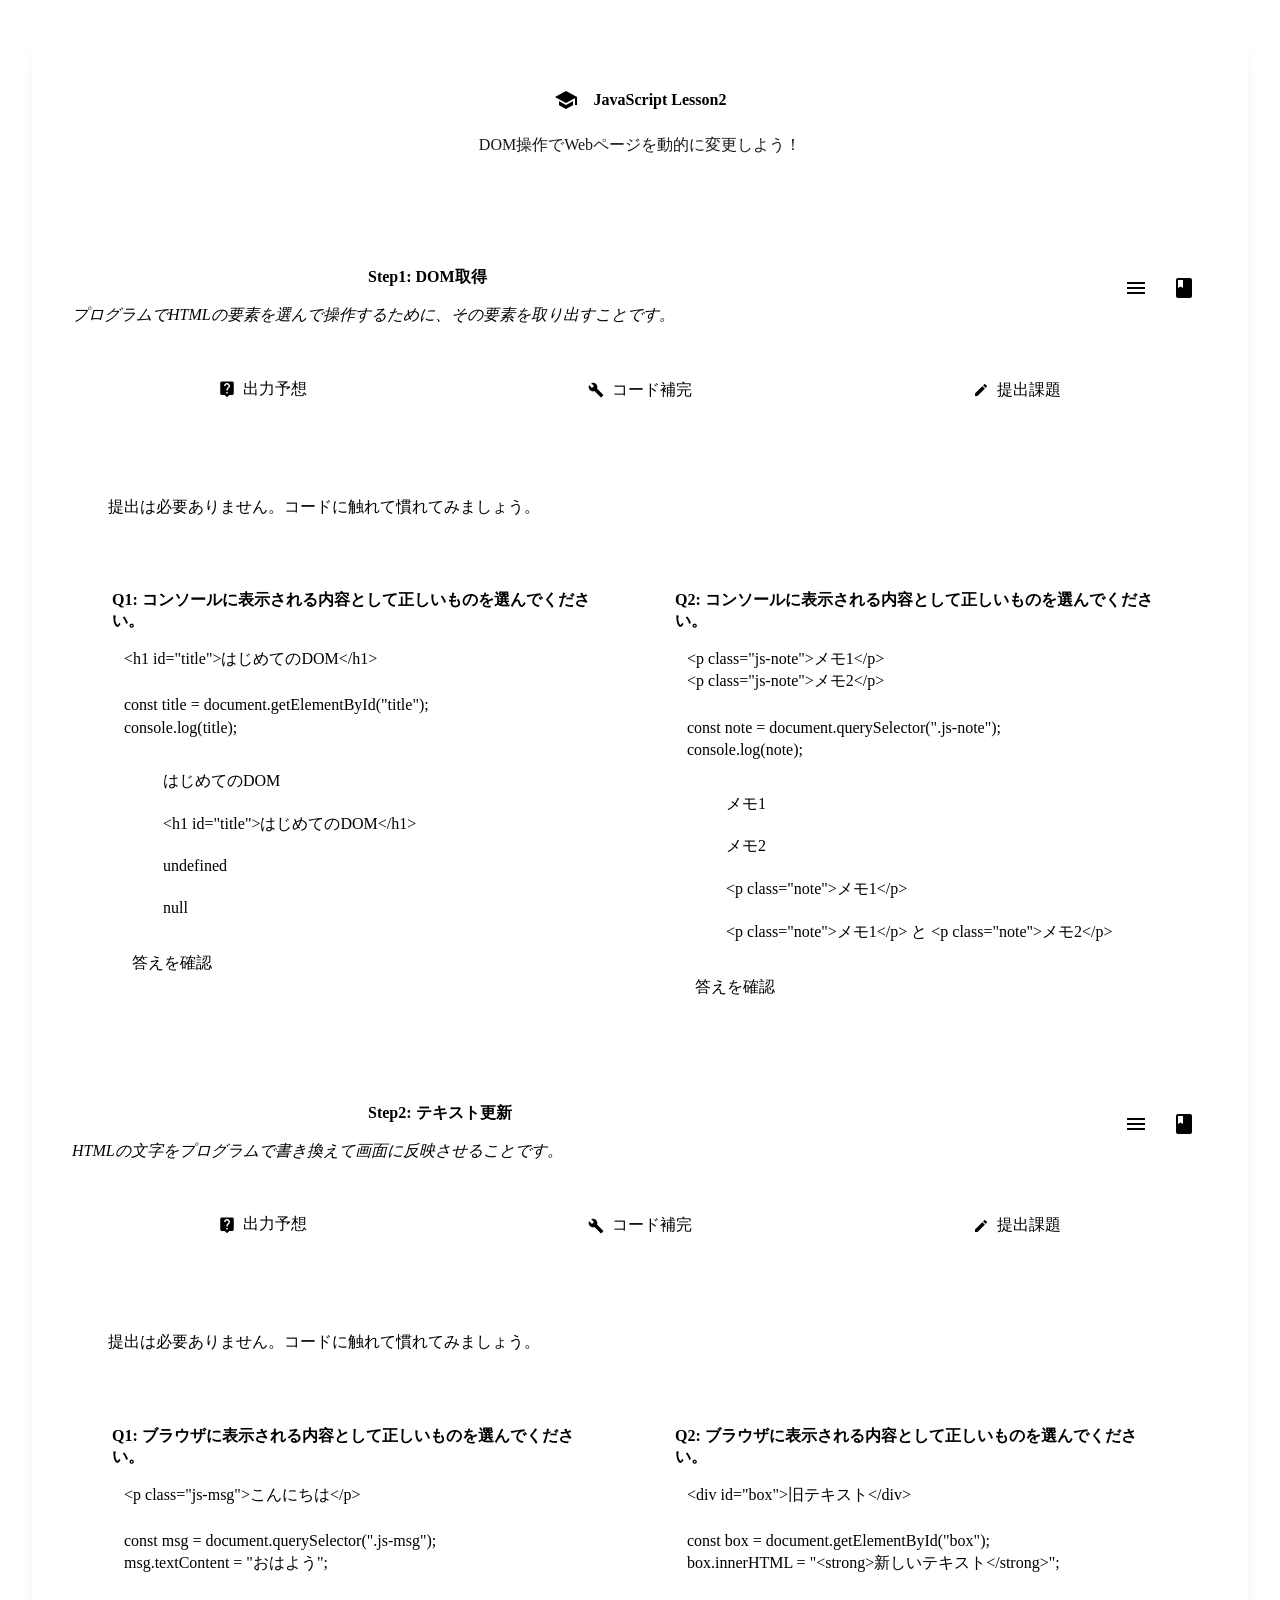
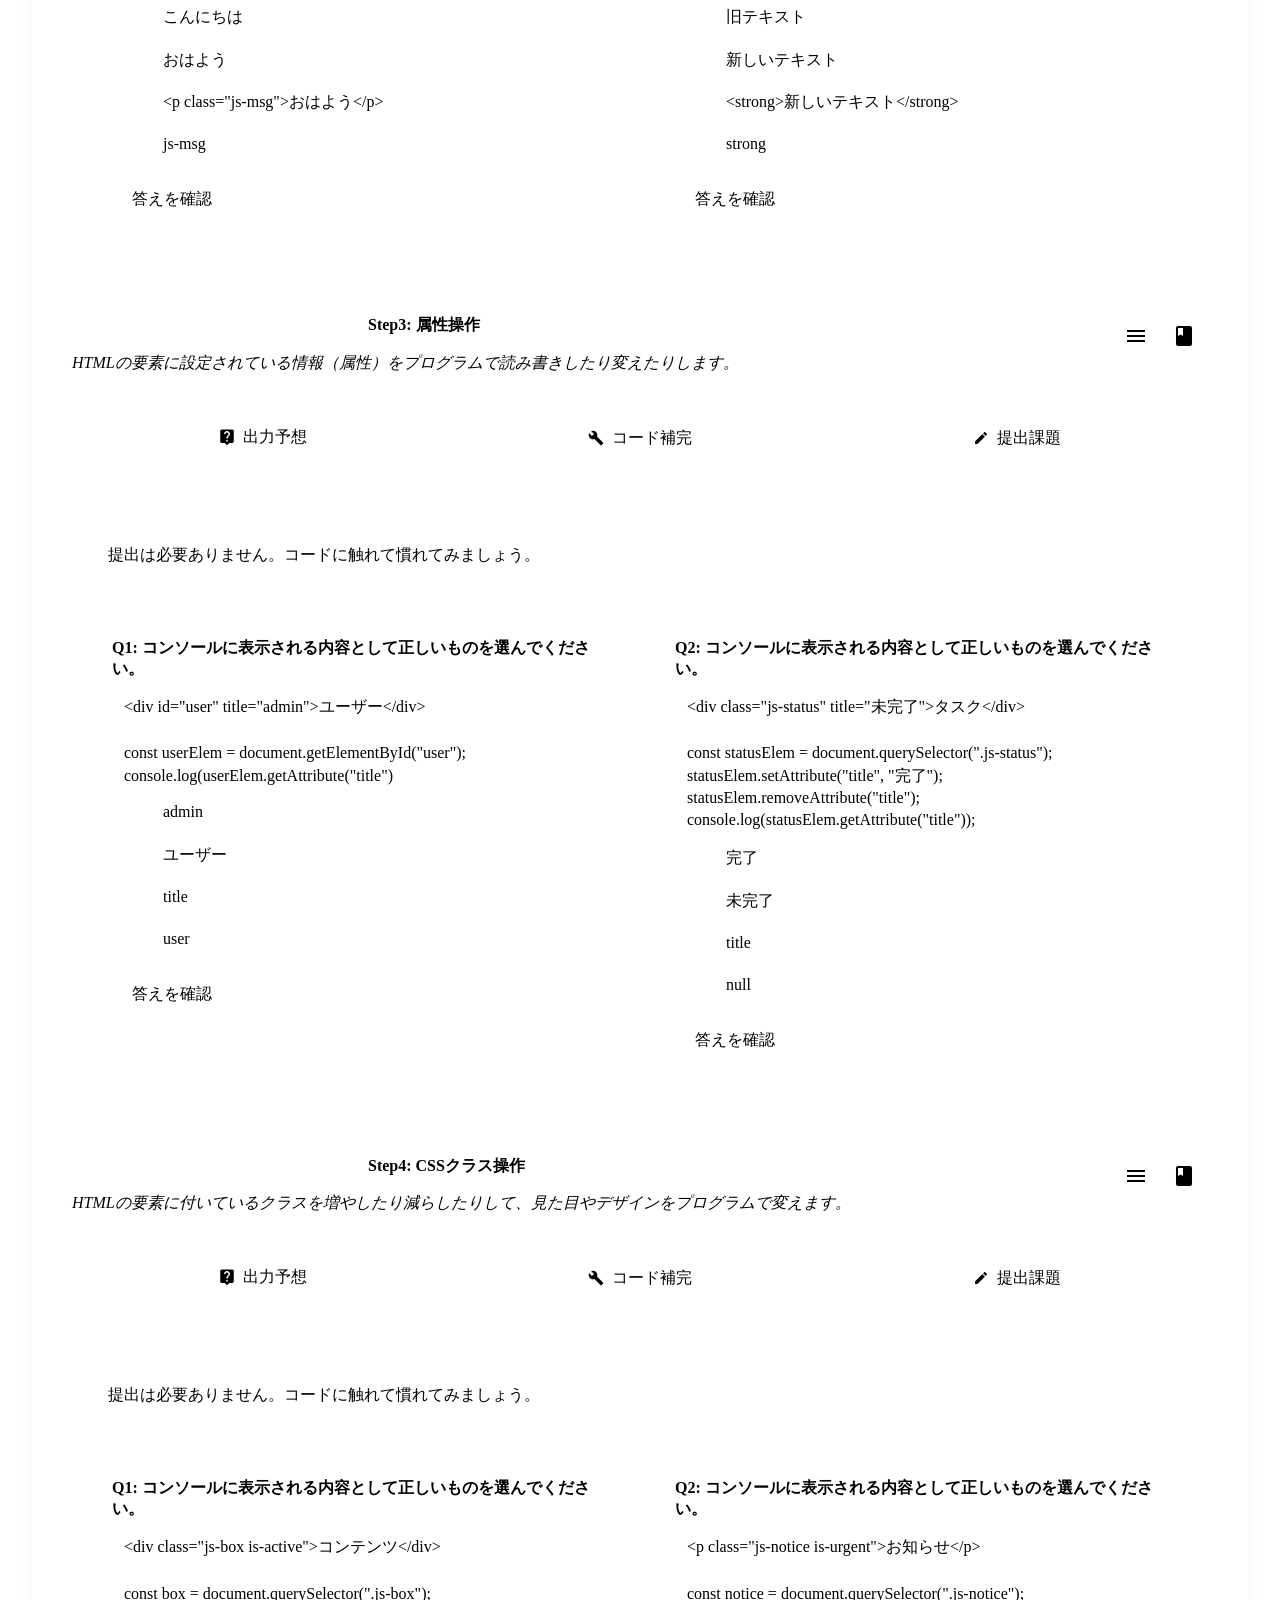
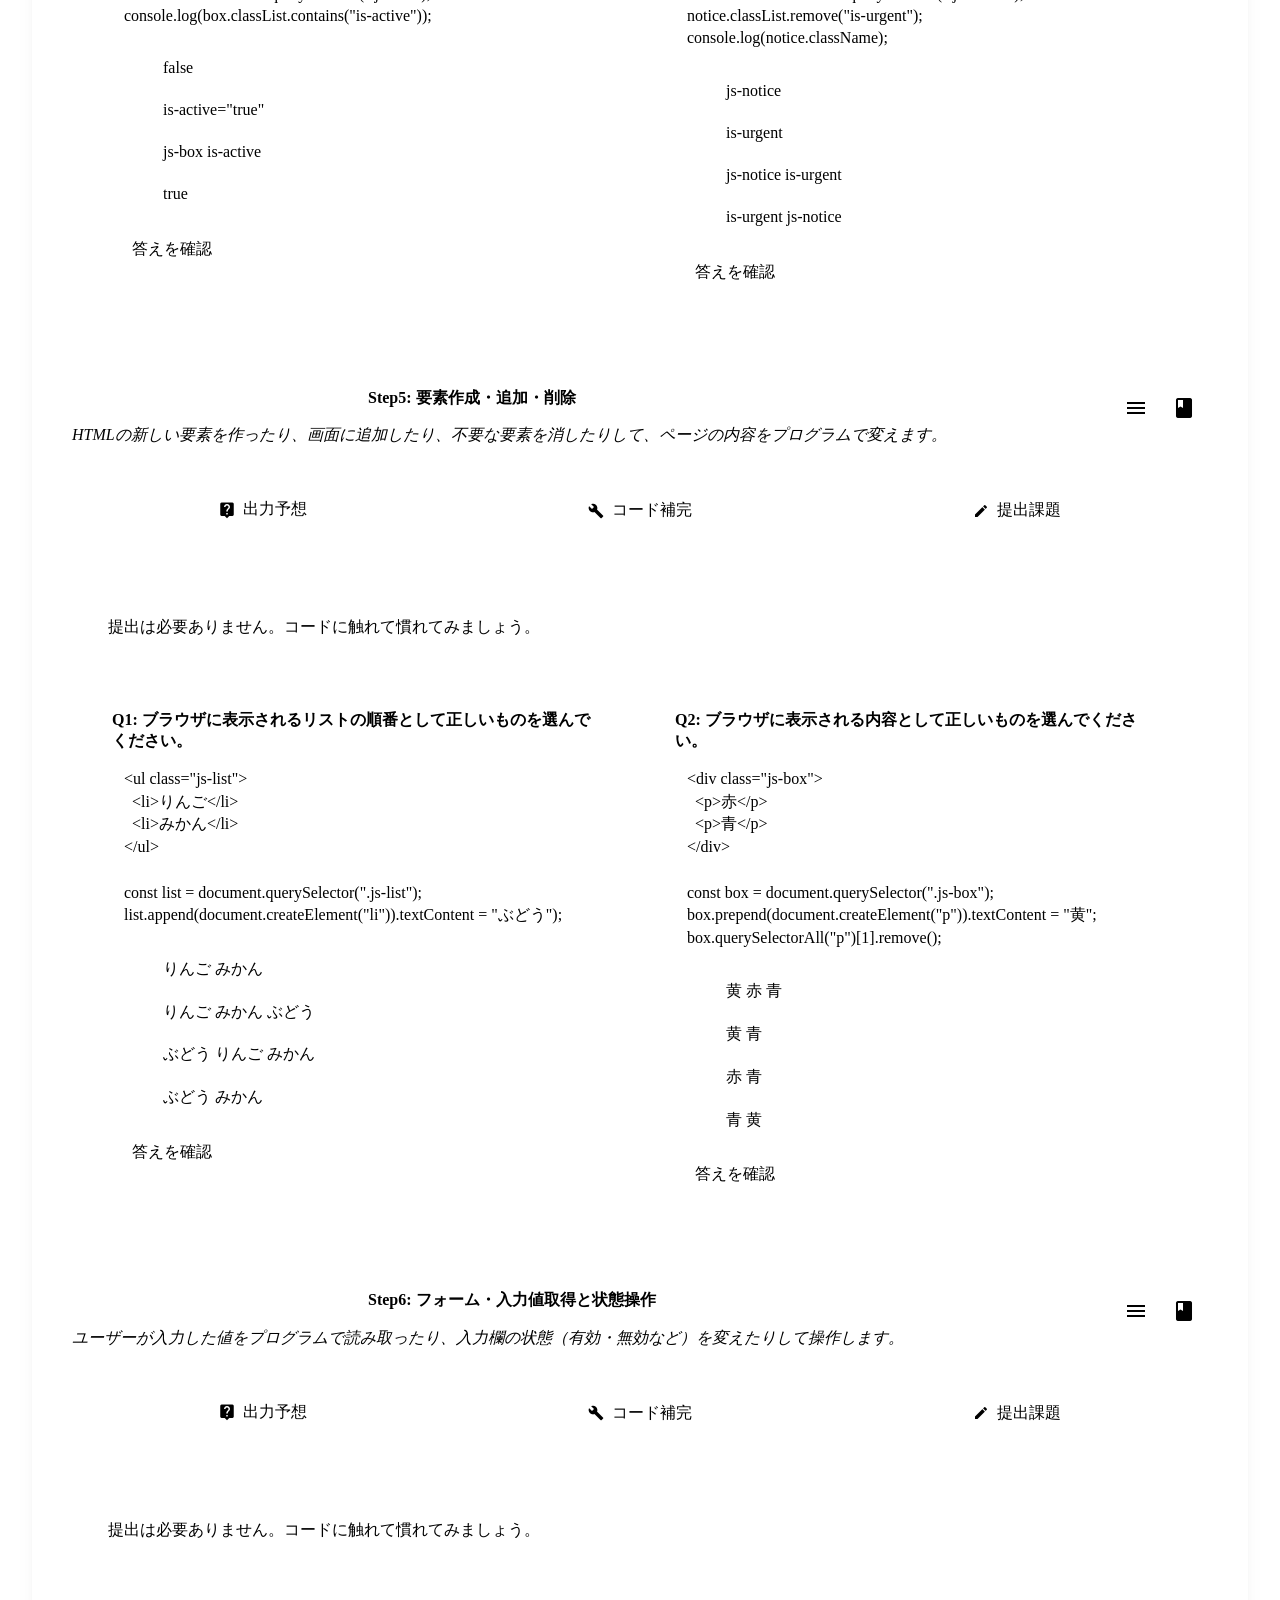
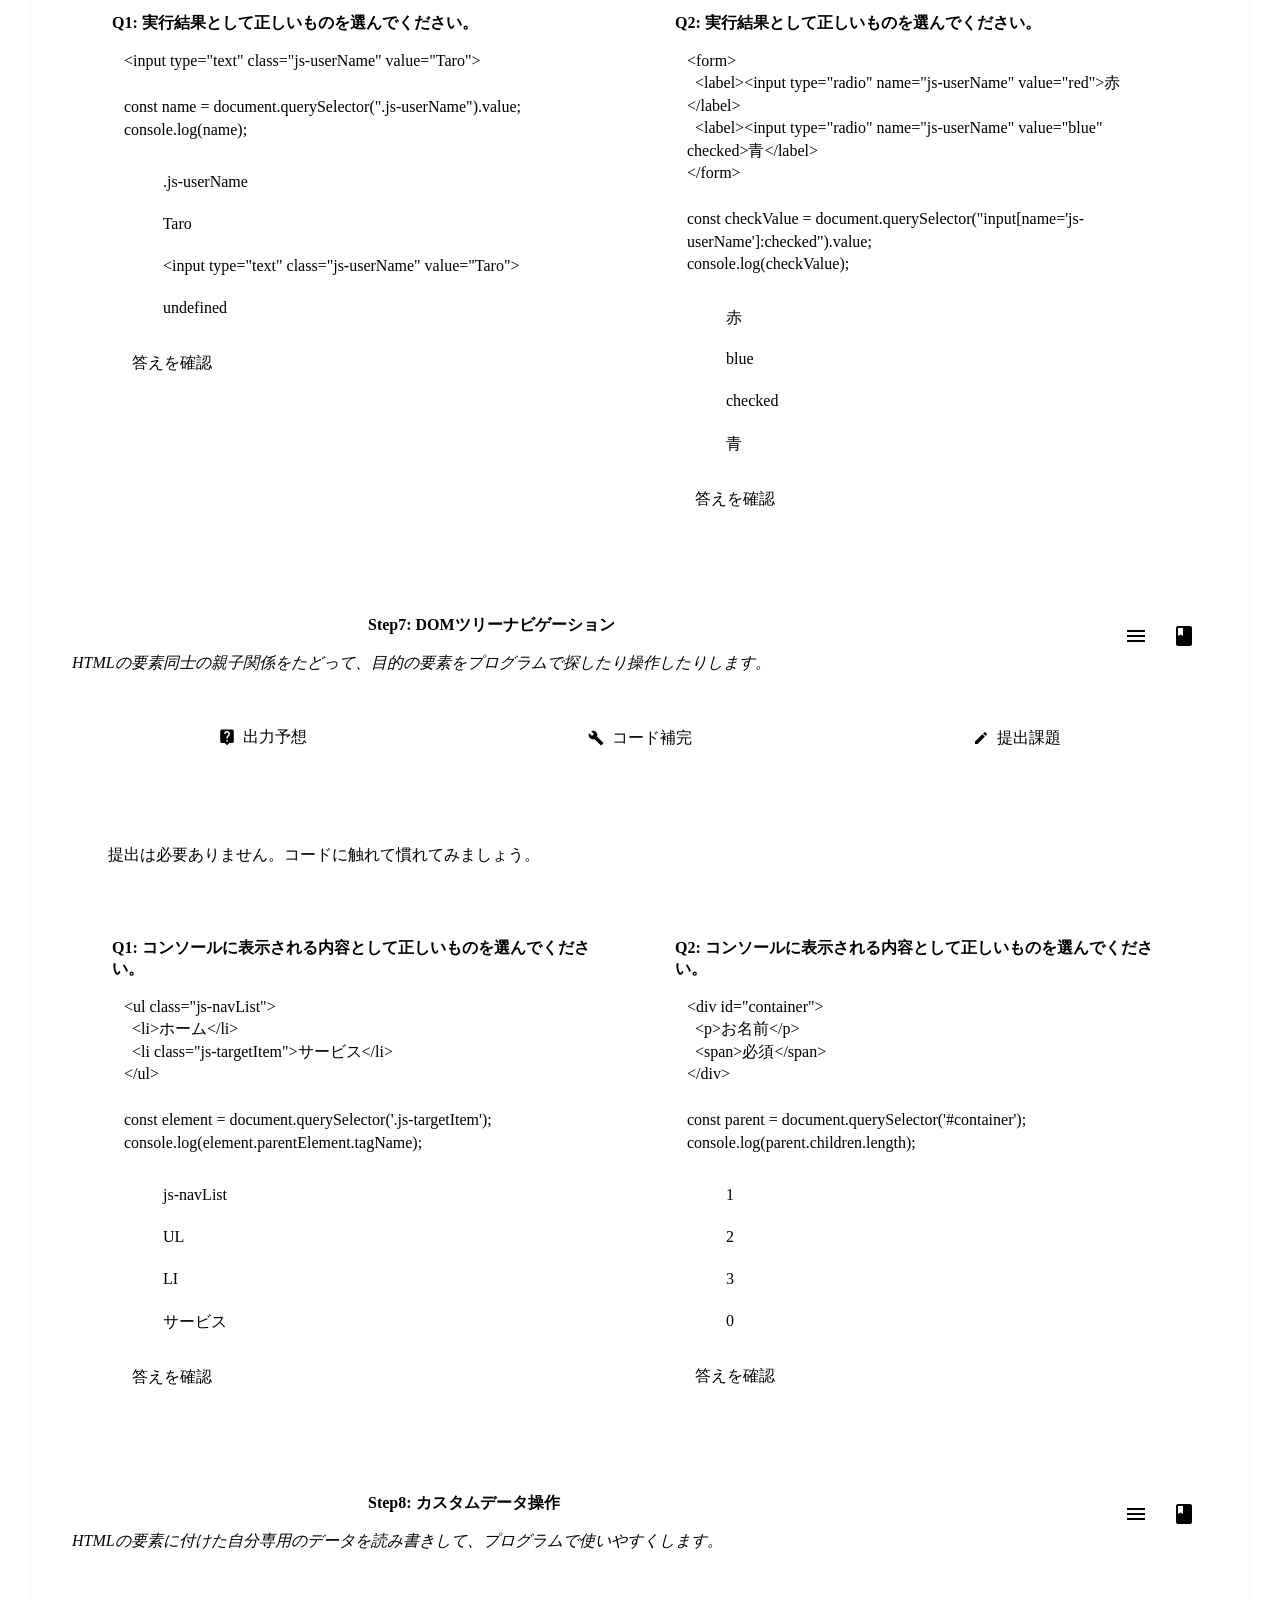
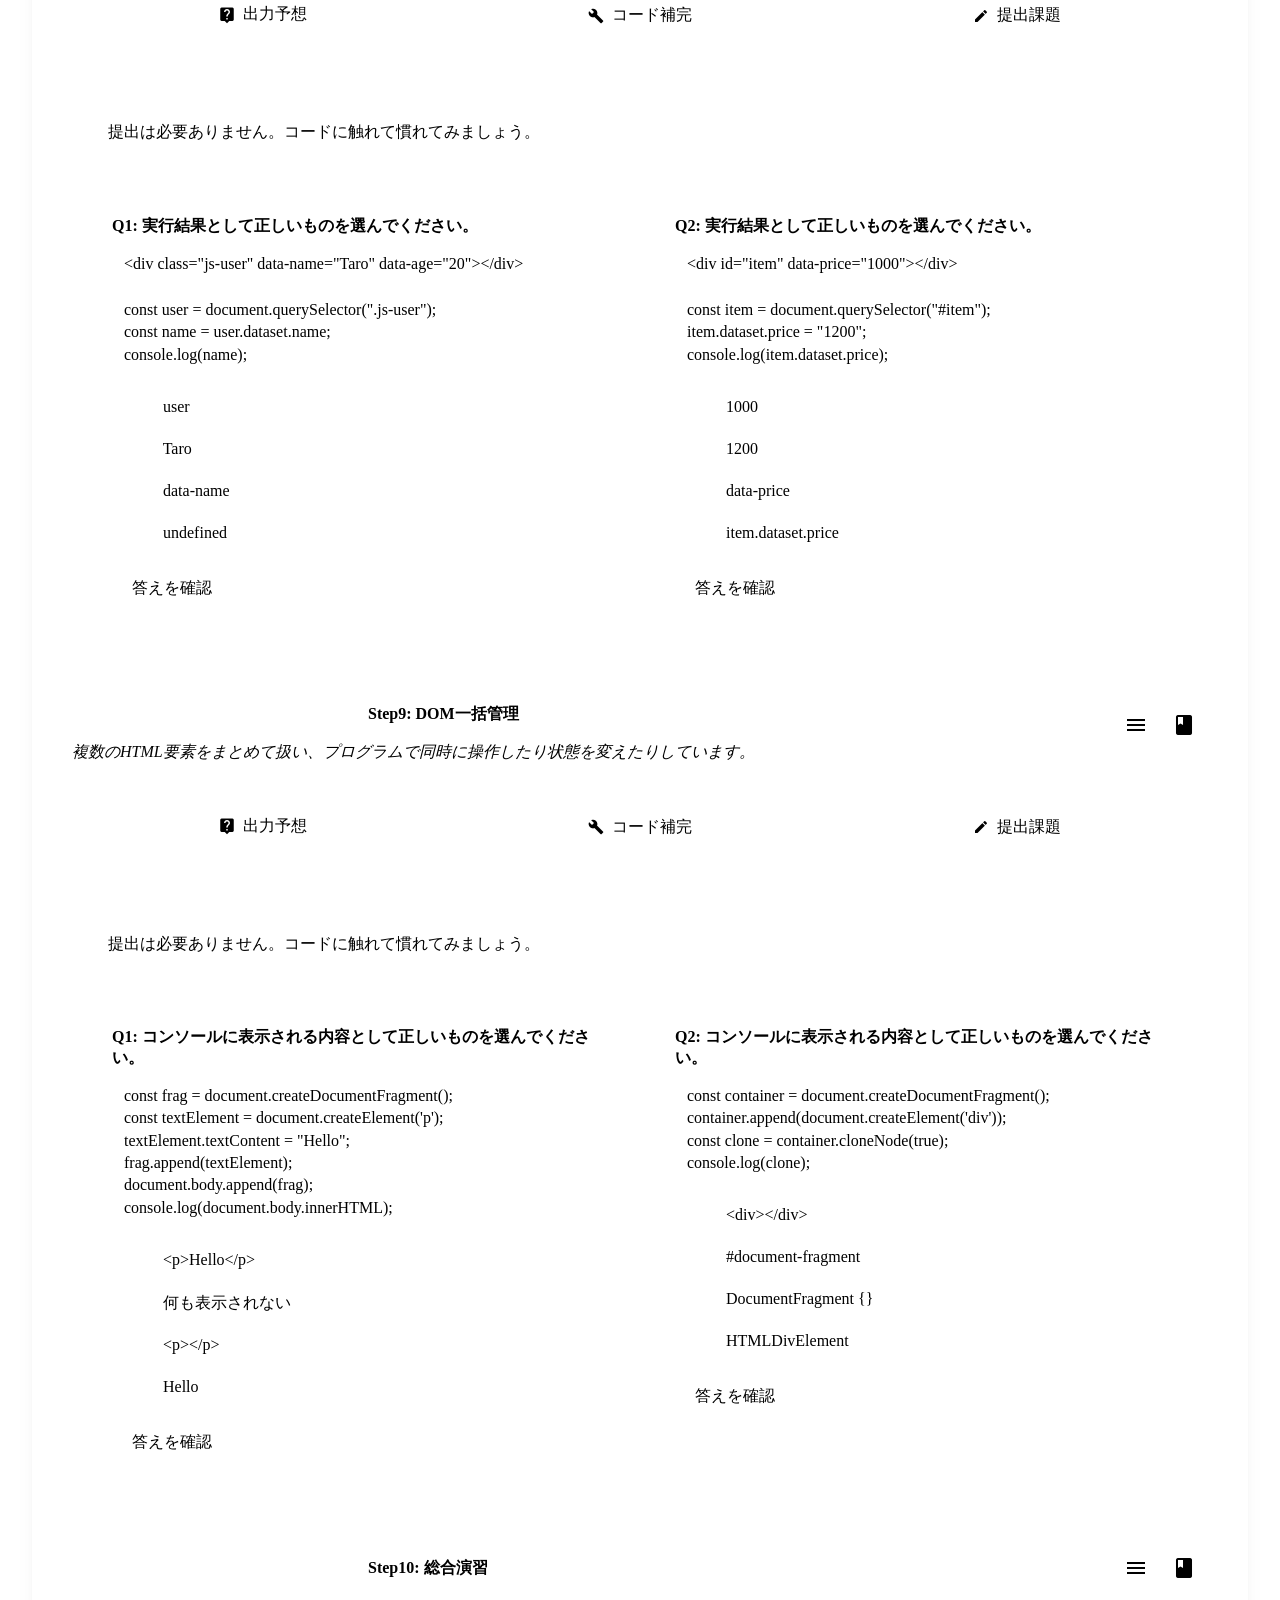
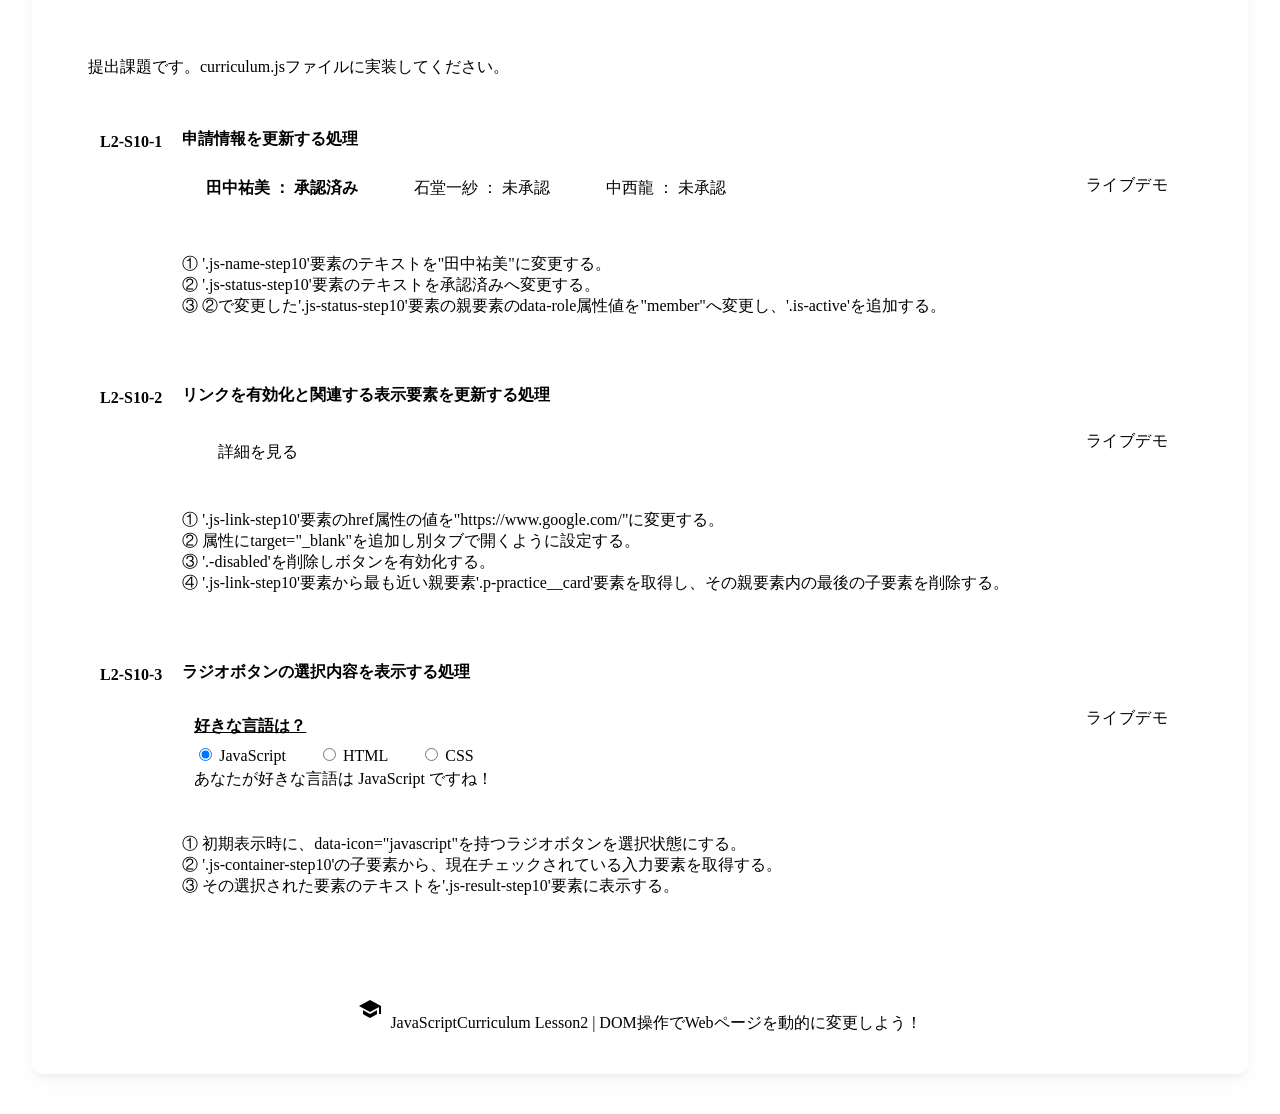
==== commit a318993c: "update: lesson2完了" ====
--- a/JavaScript_curriculum/lesson2/index.html
+++ b/JavaScript_curriculum/lesson2/index.html
@@ -1,1581 +1,1575 @@
-<!DOCTYPE html>
-<html lang="ja">
-  <head>
-    <meta charset="UTF-8" />
-    <meta name="viewport" content="width=device-width, initial-scale=1.0" />
-    <title>JavaScript練習 - Lesson2</title>
-    <link rel="stylesheet" href="../common/assets/css/reset.css" />
-    <link rel="stylesheet" href="../common/assets/css/base.css" />
-    <link rel="stylesheet" href="../common/assets/css/style.css" />
-    <link rel="stylesheet" href="assets/css/base.css" />
-    <link rel="stylesheet" href="assets/css/style.css" />
-    <link href="https://fonts.googleapis.com/icon?family=Material+Icons" rel="stylesheet" />
-  </head>
-  <body>
-    <div class="l-wrapper">
-      <header class="l-header">
-        <div class="p-headerTitle">
-          <span class="material-icons">school</span>
-          <h1 class="c-title-top">JavaScript Lesson2</h1>
-        </div>
-        <p class="c-title-sub">DOM操作でWebページを動的に変更しよう！</p>
-      </header>
-
-      <main class="l-main">
-        <!-- Step1 -->
-        <div class="p-section js-section">
-          <div class="p-section__title">
-            <div class="p-section__title--content">
-              <div class="p-section__title--top">
-                <span class="material-icons">auto_awesome</span>
-                <p>Step1: DOM取得</p>
-              </div>
-              <span class="c-useCase">プログラムでHTMLの要素を選んで操作するために、その要素を取り出すことです。</span>
-            </div>
-            <a href="#" target="_blank" class="c-link js-tooltip" data-tooltip="解説を読む">
-              <span class="material-icons">menu_book</span>
-            </a>
-          </div>
-
-          <div class="p-section__step js-tab">
-            <button class="c-tab js-tab-btn is-active" data-tab="quiz"><span class="material-icons">live_help</span> 出力予想</button>
-            <button class="c-tab js-tab-btn u-ml-8" data-tab="blank"><span class="material-icons">build</span> コード補完</button>
-            <button class="c-tab js-tab-btn u-ml-8" data-tab="task"><span class="material-icons">edit</span> 提出課題</button>
-          </div>
-
-          <!-- 出力予想 -->
-          <div class="p-section__tab js-tab-content is-active" data-tab-content="quiz">
-            <div class="p-desc">
-              <p class="c-text">提出は必要ありません。コードに触れて慣れてみましょう。</p>
-            </div>
-            <div class="p-quiz">
-              <div class="p-quiz__container">
-                <div class="p-quiz__item js-quizItem">
-                  <h4 class="c-title-question">Q1: コンソールに表示される内容として正しいものを選んでください。</h4>
-                  <div class="c-code -ref">&lt;h1 id="title"&gt;はじめてのDOM&lt;/h1&gt;</div>
-                  <div class="c-code">const title = document.getElementById("title");<br />console.log(title);</div>
-                  <div class="p-choice js-choices">
-                    <label class="p-choice__item"><input type="radio" name="q1_1" value="a" /> はじめてのDOM</label>
-                    <label class="p-choice__item"><input type="radio" name="q1_1" value="b" /> &lt;h1 id="title"&gt;はじめてのDOM&lt;/h1&gt;</label>
-                    <label class="p-choice__item"><input type="radio" name="q1_1" value="c" /> undefined</label>
-                    <label class="p-choice__item"><input type="radio" name="q1_1" value="d" /> null</label>
-                  </div>
-                  <div class="p-result u-mb-10 js-quiz-result--11">
-                    <span class="js-quiz-message--11 u-color-message u-hide">選択肢を選んでください。</span>
-                    <span class="js-quiz-correct--11 u-color-normal u-hide">〇 正解！</span>
-                    <span class="js-quiz-incorrect--11 u-color-warning u-hide">
-                      ✕ 不正解。<br />
-                      正解は「&lt;h1 id="title"&gt;はじめてのDOM&lt;/h1&gt;」です。<br />
-                      要素が存在する場合はHTML要素オブジェクトが返されます。
-                    </span>
-                  </div>
-                  <button data-quiz-id="q1_1" data-step-question-id="11" class="c-btn">答えを確認</button>
-                </div>
-
-                <div class="p-quiz__item js-quizItem">
-                  <h4 class="c-title-question">Q2: コンソールに表示される内容として正しいものを選んでください。</h4>
-                  <div class="c-code -ref">
-                    &lt;p class="js-note"&gt;メモ1&lt;/p&gt;<br />
-                    &lt;p class="js-note"&gt;メモ2&lt;/p&gt;
-                  </div>
-                  <div class="c-code">const note = document.querySelector(".js-note");<br />console.log(note);</div>
-                  <div class="p-choice js-choices">
-                    <label class="p-choice__item"> <input type="radio" name="q1_2" value="a" /> メモ1 </label>
-                    <label class="p-choice__item">
-                      <input type="radio" name="q1_2" value="b" />
-                      メモ2
-                    </label>
-                    <label class="p-choice__item"
-                      ><input type="radio" name="q1_2" value="c" />
-                      &lt;p class="note"&gt;メモ1&lt;/p&gt;
-                    </label>
-                    <label class="p-choice__item">
-                      <input type="radio" name="q1_2" value="d" />
-                      &lt;p class="note"&gt;メモ1&lt;/p&gt; と &lt;p class="note"&gt;メモ2&lt;/p&gt;
-                    </label>
-                  </div>
-                  <div class="p-result u-mb-10 js-quiz-result--12">
-                    <span class="js-quiz-message--12 u-color-message u-hide">選択肢を選んでください。</span>
-                    <span class="js-quiz-correct--12 u-color-normal u-hide">〇 正解！</span>
-                    <span class="js-quiz-incorrect--12 u-color-warning u-hide">
-                      ✕ 不正解。<br />
-                      正解は「&lt;p class="note"&gt;メモ1&lt;/p&gt;」です。<br />
-                      条件に一致する最初の要素のHTML要素オブジェクトを返します。複数あっても最初の1つだけです。
-                    </span>
-                  </div>
-                  <button data-quiz-id="q1_2" data-step-question-id="12" class="c-btn">答えを確認</button>
-                </div>
-              </div>
-            </div>
-          </div>
-          <!-- コード補完 -->
-          <div class="p-section__tab js-tab-content" data-tab-content="blank">
-            <div class="p-desc">
-              <p class="c-text">提出は必要ありません。コードに触れて慣れてみましょう。</p>
-            </div>
-            <div class="p-blank">
-              <div class="p-blank__item js-blankItem">
-                <h4 class="c-title-question">Q1: '#title'の要素を取得するコードの空欄を埋めてください</h4>
-                <div class="c-code -blank">
-                  const textElement = document.
-                  <label for="blank-11" class="c-label-input">Document method</label>
-                  <input type="text" class="c-input js-blank--1" id="blank-11" placeholder="①" />(
-                  <label for="blank-12" class="c-label-input">CSS selector</label>
-                  <input type="text" class="c-input js-blank--2" id="blank-12" placeholder="②" />#text
-                  <label for="blank-13" class="c-label-input">Closing parenthesis</label>
-                  <input type="text" class="c-input js-blank--3" id="blank-13" placeholder="③" />);<br />
-                  console.log(textElement);
-                </div>
-                <div class="p-result u-mb-10 js-blank-result--11">
-                  <span class="js-blank-correct--11 u-color-normal u-hide">〇 正解！</span>
-                  <span class="js-blank-incorrect--11 u-color-warning u-hide">
-                    ✕ 不正解。<br />
-                    正解は ①querySelector ②"または'または` ③"または'または` です。<br />
-                    ()の中で'#'でセレクタ指定をしているためgetElementByIdは使えません。
-                  </span>
-                </div>
-                <button data-blank-id="11" class="c-btn">答えを確認</button>
-              </div>
-              <div class="p-blank__item js-blankItem">
-                <h4 class="c-title-question">Q2: '.button'の中の'.js-button-item'を最初の1つだけ取得するコードの空欄を埋めてください。</h4>
-                <div class="c-code -blank">
-                  const button = document.querySelector(".js-button");<br />
-                  const buttonItem = <label for="blank-4" class="c-label-input">Variable name</label> <input type="text" class="c-input js-blank--4" id="blank-14" placeholder="①" />.
-                  <label for="blank-5" class="c-label-input">Method name</label>
-                  <input type="text" class="c-input js-blank--5" id="blank-15" placeholder="②" />(".js-button-item");<br />
-                  console.log(buttonItem);
-                </div>
-                <div class="p-result u-mb-10 js-blank-result--12">
-                  <span class="js-blank-correct--12 u-color-normal u-hide">〇 正解！</span>
-                  <span class="js-blank-incorrect--12 u-color-warning u-hide">
-                    ✕ 不正解。<br />
-                    正解は ①button ②querySelector です。<br />
-                    ()の中で'.'でセレクタ指定をしているためgetElementByClassは使えません。<br />
-                    DOMの探索範囲を狭くすると、処理が速くなり、意図しない要素を取得するリスクが減ります。
-                  </span>
-                </div>
-                <button data-blank-id="12" class="c-btn">答えを確認</button>
-              </div>
-            </div>
-          </div>
-          <!-- 提出課題 -->
-          <div class="p-section__tab js-tab-content" data-tab-content="task">
-            <div class="p-desc">
-              <p class="c-text">提出課題です。curriculum.jsファイルに実装してください。</p>
-            </div>
-            <div class="p-practice">
-              <h2 id="title-stepFirst" class="c-title-lesson">商品ページ</h2>
-              <div class="p-practice__inner">
-                <div class="p-practice__card js-item-stepFirst">商品</div>
-                <div class="p-practice__item u-gap-16 container-stepFirst">
-                  <button type="button" class="c-button-practice js-button-stepFirst">買い物リストに入れる</button>
-                  <button type="button" class="c-button-practice js-button-stepFirst">購入</button>
-                </div>
-              </div>
-            </div>
-            <div class="p-task">
-              <div class="p-task__item">
-                <span class="c-tag js-tooltip" data-tooltip="問題番号をコピー" data-copy>L2-S1-1</span>
-                <span class="u-flex-1">'#title-stepFirst'の単一の要素を取得し、コンソールに表示。</span>
-              </div>
-              <div class="p-task__item">
-                <span class="c-tag js-tooltip" data-tooltip="問題番号をコピー" data-copy>L2-S1-2</span>
-                <span class="u-flex-1">'.js-item-stepFirst'の要素をNodeListとして取得し、コンソールに表示。</span>
-              </div>
-              <div class="p-task__item">
-                <span class="c-tag js-tooltip" data-tooltip="問題番号をコピー" data-copy>L2-S1-3</span>
-                <span class="u-flex-1">'.js-container-stepFirst'の中にある'js-button-stepFirst'をNodeListとしてすべて取得し、コンソールに表示。</span>
-              </div>
-              <div class="p-task__item">
-                <span class="c-tag js-tooltip" data-tooltip="問題番号をコピー" data-copy>L2-S1-4</span>
-                <span class="u-flex-1">問題番号：L2-S1-3で取得した要素のうち2つ目の要素をNodeListのインデックス[]を使って指定し、コンソールに表示。</span>
-              </div>
-            </div>
-          </div>
-        </div>
-        <!-- Step2 -->
-        <div class="p-section js-section">
-          <div class="p-section__title">
-            <div class="p-section__title--content">
-              <div class="p-section__title--top">
-                <span class="material-icons">auto_awesome</span>
-                <p>Step2: テキスト更新</p>
-              </div>
-              <span class="c-useCase">HTMLの文字をプログラムで書き換えて画面に反映させることです。</span>
-            </div>
-            <a href="#" target="_blank" class="c-link js-tooltip" data-tooltip="解説を読む">
-              <span class="material-icons">menu_book</span>
-            </a>
-          </div>
-
-          <div class="p-section__step js-tab">
-            <button class="c-tab js-tab-btn is-active" data-tab="quiz2"><span class="material-icons">live_help</span> 出力予想</button>
-            <button class="c-tab js-tab-btn u-ml-8" data-tab="blank2"><span class="material-icons">build</span> コード補完</button>
-            <button class="c-tab js-tab-btn u-ml-8" data-tab="task2"><span class="material-icons">edit</span> 提出課題</button>
-          </div>
-
-          <!-- 出力予想 -->
-          <div class="p-section__tab js-tab-content is-active" data-tab-content="quiz2">
-            <div class="p-desc">
-              <p class="c-text">提出は必要ありません。コードに触れて慣れてみましょう。</p>
-            </div>
-            <div class="p-quiz">
-              <div class="p-quiz__container">
-                <div class="p-quiz__item js-quizItem">
-                  <h4 class="c-title-question">Q1: ブラウザに表示される内容として正しいものを選んでください。</h4>
-                  <div class="c-code -ref">&lt;p class="js-msg"&gt;こんにちは&lt;/p&gt;</div>
-                  <div class="c-code">const msg = document.querySelector(".js-msg");<br />msg.textContent = "おはよう";</div>
-                  <div class="p-choice js-choices">
-                    <label class="p-choice__item"><input type="radio" name="q2_1" value="a" /> こんにちは</label>
-                    <label class="p-choice__item"><input type="radio" name="q2_1" value="b" /> おはよう</label>
-                    <label class="p-choice__item"><input type="radio" name="q2_1" value="c" /> &lt;p class="js-msg"&gt;おはよう&lt;/p&gt;</label>
-                    <label class="p-choice__item"><input type="radio" name="q2_1" value="d" /> js-msg</label>
-                  </div>
-                  <div class="p-result u-mb-10 js-quiz-result--21">
-                    <span class="js-quiz-message--21 u-color-message u-hide">選択肢を選んでください。</span>
-                    <span class="js-quiz-correct--21 u-color-normal u-hide">〇 正解！</span>
-                    <span class="js-quiz-incorrect--21 u-color-warning u-hide">
-                      ✕ 不正解。<br />
-                      textContent に代入した値がそのまま表示されます。
-                    </span>
-                  </div>
-                  <button data-quiz-id="q2_1" data-step-question-id="21" class="c-btn">答えを確認</button>
-                </div>
-
-                <div class="p-quiz__item js-quizItem">
-                  <h4 class="c-title-question">Q2: ブラウザに表示される内容として正しいものを選んでください。</h4>
-                  <div class="c-code -ref">&lt;div id="box"&gt;旧テキスト&lt;/div&gt;</div>
-                  <div class="c-code">const box = document.getElementById("box");<br />box.innerHTML = "&lt;strong&gt;新しいテキスト&lt;/strong&gt;";</div>
-                  <div class="p-choice js-choices">
-                    <label class="p-choice__item"><input type="radio" name="q2_2" value="a" /> 旧テキスト</label>
-                    <label class="p-choice__item"><input type="radio" name="q2_2" value="b" /> 新しいテキスト</label>
-                    <label class="p-choice__item"><input type="radio" name="q2_2" value="c" /> &lt;strong&gt;新しいテキスト&lt;/strong&gt;</label>
-                    <label class="p-choice__item"><input type="radio" name="q2_2" value="d" /> strong</label>
-                  </div>
-                  <div class="p-result u-mb-10 js-quiz-result--22">
-                    <span class="js-quiz-message--22 u-color-message u-hide">選択肢を選んでください。</span>
-                    <span class="js-quiz-correct--22 u-color-normal u-hide">〇 正解！</span>
-                    <span class="js-quiz-incorrect--22 u-color-warning u-hide">
-                      ✕ 不正解。<br />
-                      innerHTMLはHTMLタグを解釈し、タグが適用された状態で表示されます。
-                    </span>
-                  </div>
-                  <button data-quiz-id="q2_2" data-step-question-id="22" class="c-btn">答えを確認</button>
-                </div>
-              </div>
-            </div>
-          </div>
-          <!-- コード補完 -->
-          <div class="p-section__tab js-tab-content js-blank-2" data-tab-content="blank2">
-            <div class="p-desc">
-              <p class="c-text">提出は必要ありません。コードに触れて慣れてみましょう。</p>
-            </div>
-            <div class="p-blank">
-              <div class="p-blank__item js-blankItem">
-                <h4 class="c-title-question">Q1: '#container'要素を取得し、テキストを挿入するコードの空欄を埋めてください。</h4>
-                <div class="c-code -blank">
-                  const title = document.
-                  <label for="blank-21" class="c-label-input">Method name</label>
-                  <input type="text" class="c-input js-blank--7" id="blank-21" placeholder="①" />("#container").
-                  <label for="blank-22" class="c-label-input">Property name</label>
-                  <input type="text" class="c-input js-blank--8" id="blank-22" placeholder="②" />;<br />console.log(title);
-                </div>
-                <div class="p-result u-mb-10 js-blank-result--21">
-                  <span class="js-blank-correct--21 u-color-normal u-hide">〇 正解！</span>
-                  <span class="js-blank-incorrect--21 u-color-warning u-hide">
-                    ✕ 不正解。<br />
-                    正解は ①querySelector ②innerHTML または textContent です。
-                  </span>
-                </div>
-                <button data-blank-id="21" class="c-btn">答えを確認</button>
-              </div>
-
-              <div class="p-blank__item js-blankItem">
-                <h4 class="c-title-question">Q2: 最初の'.log'要素を取得し、既存のテキストに"完了"を追加するコードの空欄を埋めてください。</h4>
-                <div class="c-code -blank">
-                  const log = document.
-                  <label for="blank-23" class="c-label-input">Method name</label>
-                  <input type="text" class="c-input js-blank--9" id="blank-23" placeholder="①" />(".js-log");<br />log.
-                  <label for="blank-24" class="c-label-input">Property name</label>
-                  <input type="text" class="c-input js-blank--10" id="blank-24" placeholder="②" /> += " 完了";
-                </div>
-                <div class="p-result u-mb-10 js-blank-result--22">
-                  <span class="js-blank-correct--22 u-color-normal u-hide">〇 正解！</span>
-                  <span class="js-blank-incorrect--22 u-color-warning u-hide">
-                    ✕ 不正解。<br />
-                    正解は ①querySelector ②textContent または innerHTML です。
-                  </span>
-                </div>
-                <button data-blank-id="22" class="c-btn">答えを確認</button>
-              </div>
-            </div>
-          </div>
-          <!-- 提出課題 -->
-          <div class="p-section__tab js-tab-content" data-tab-content="task2">
-            <div class="p-desc">
-              <p class="c-text">提出課題です。curriculum.jsファイルに実装してください。</p>
-            </div>
-            <div class="p-practice">
-              <h2 class="c-title-lesson js-header-stepSecond">今日の予定</h2>
-              <div class="p-practice__inner">
-                <p class="c-text-lesson js-status-stepSecond">ステータス：</p>
-              </div>
-            </div>
-            <div class="p-task">
-              <div class="p-task__item">
-                <span class="c-tag js-tooltip" data-tooltip="問題番号をコピー" data-copy>L2-S2-1</span>
-                <span class="u-flex-1">'.js-header-stepSecond'要素を取得し、要素のテキストを"明日の予定"という文字列に変更。</span>
-              </div>
-              <div class="p-task__item">
-                <span class="c-tag js-tooltip" data-tooltip="問題番号をコピー" data-copy>L2-S2-2</span>
-                <span class="u-flex-1">'.js-status-stepSecond'要素を取得し、既存のテキストの末尾に"準備完了"という文字列を追加。</span>
-              </div>
-            </div>
-          </div>
-        </div>
-        <!-- Step3 -->
-        <div class="p-section js-section">
-          <div class="p-section__title">
-            <div class="p-section__title--content">
-              <div class="p-section__title--top">
-                <span class="material-icons">auto_awesome</span>
-                <p>Step3: 属性操作</p>
-              </div>
-              <span class="c-useCase">HTMLの要素に設定されている情報（属性）をプログラムで読み書きしたり変えたりします。</span>
-            </div>
-            <a href="#" target="_blank" class="c-link js-tooltip" data-tooltip="解説を読む">
-              <span class="material-icons">menu_book</span>
-            </a>
-          </div>
-
-          <div class="p-section__step js-tab">
-            <button class="c-tab js-tab-btn is-active" data-tab="quiz3"><span class="material-icons">live_help</span> 出力予想</button>
-            <button class="c-tab js-tab-btn u-ml-8" data-tab="blank3"><span class="material-icons">build</span> コード補完</button>
-            <button class="c-tab js-tab-btn u-ml-8" data-tab="task3"><span class="material-icons">edit</span> 提出課題</button>
-          </div>
-
-          <!-- 出力予想 -->
-          <div class="p-section__tab js-tab-content is-active" data-tab-content="quiz3">
-            <div class="p-desc">
-              <p class="c-text">提出は必要ありません。コードに触れて慣れてみましょう。</p>
-            </div>
-            <div class="p-quiz">
-              <div class="p-quiz__container">
-                <div class="p-quiz__item js-quizItem">
-                  <h4 class="c-title-question">Q1: コンソールに表示される内容として正しいものを選んでください。</h4>
-                  <div class="c-code -ref">&lt;div id="user" title="admin"&gt;ユーザー&lt;/div&gt;</div>
-                  <div class="c-code">
-                    const userElem = document.getElementById("user");<br />
-                    console.log(userElem.getAttribute("title")
-                  </div>
-                  <div class="p-choice js-choices">
-                    <label class="p-choice__item"><input type="radio" name="q3_1" value="a" /> admin</label>
-                    <label class="p-choice__item"><input type="radio" name="q3_1" value="b" /> ユーザー</label>
-                    <label class="p-choice__item"><input type="radio" name="q3_1" value="c" /> title</label>
-                    <label class="p-choice__item"><input type="radio" name="q3_1" value="d" /> user</label>
-                  </div>
-                  <div class="p-result u-mb-10 js-quiz-result--31">
-                    <span class="js-quiz-message--31 u-color-message u-hide">選択肢を選んでください。</span>
-                    <span class="js-quiz-correct--31 u-color-normal u-hide">〇 正解！</span>
-                    <span class="js-quiz-incorrect--31 u-color-warning u-hide">
-                      ✕ 不正解。<br />
-                      正解は「admin」です。title属性の値が取得されます。
-                    </span>
-                  </div>
-                  <button data-quiz-id="q3_1" data-step-question-id="31" class="c-btn">答えを確認</button>
-                </div>
-
-                <div class="p-quiz__item js-quizItem">
-                  <h4 class="c-title-question">Q2: コンソールに表示される内容として正しいものを選んでください。</h4>
-                  <div class="c-code -ref">&lt;div class="js-status" title="未完了"&gt;タスク&lt;/div&gt;</div>
-                  <div class="c-code">
-                    const statusElem = document.querySelector(".js-status");<br />
-                    statusElem.setAttribute("title", "完了");<br />statusElem.removeAttribute("title");<br />
-                    console.log(statusElem.getAttribute("title"));
-                  </div>
-                  <div class="p-choice js-choices">
-                    <label class="p-choice__item"><input type="radio" name="q3_2" value="a" /> 完了</label>
-                    <label class="p-choice__item"><input type="radio" name="q3_2" value="b" /> 未完了</label>
-                    <label class="p-choice__item"><input type="radio" name="q3_2" value="c" /> title</label>
-                    <label class="p-choice__item"><input type="radio" name="q3_2" value="d" /> null</label>
-                  </div>
-                  <div class="p-result u-mb-10 js-quiz-result--32">
-                    <span class="js-quiz-message--32 u-color-message u-hide">選択肢を選んでください。</span>
-                    <span class="js-quiz-correct--32 u-color-normal u-hide">〇 正解！</span>
-                    <span class="js-quiz-incorrect--32 u-color-warning u-hide">
-                      ✕ 不正解。<br />
-                      正解は「null」です。removeAttribute()で属性が削除されたため、getAttribute()はnullを返します。
-                    </span>
-                  </div>
-                  <button data-quiz-id="q3_2" data-step-question-id="32" class="c-btn">答えを確認</button>
-                </div>
-              </div>
-            </div>
-          </div>
-          <!-- コード補完 -->
-          <div class="p-section__tab js-tab-content js-blank-3" data-tab-content="blank3">
-            <div class="p-desc">
-              <p class="c-text">提出は必要ありません。コードに触れて慣れてみましょう。</p>
-            </div>
-            <div class="p-blank">
-              <div class="p-blank__item js-blankItem">
-                <h4 class="c-title-question">Q1: '.js-logo'要素を取得し、src属性を変更するコードの空欄を埋めてください。</h4>
-                <div class="c-code -blank">
-                  const logo = document.
-                  <label for="blank-31" class="c-label-input">Method name</label>
-                  <input type="text" class="c-input js-blank--11" id="blank-31" placeholder="①" />("js-logo");<br />
-                  logo.
-                  <label for="blank-32" class="c-label-input">Method name</label>
-                  <input type="text" class="c-input js-blank--12" id="blank-32" placeholder="②" />("src", "新タイトル");
-                </div>
-                <div class="p-result u-mb-10 js-blank-result--31">
-                  <span class="js-blank-correct--31 u-color-normal u-hide">〇 正解！</span>
-                  <span class="js-blank-incorrect--31 u-color-warning u-hide">
-                    ✕ 不正解。<br />
-                    正解は ①getElementsByClassName ②setAttribute です。<br />
-                    ()の中で'.'でセレクタ指定はしていないためquerySelectorは使えません。
-                  </span>
-                </div>
-                <button data-blank-id="31" class="c-btn">答えを確認</button>
-              </div>
-
-              <div class="p-blank__item js-blankItem">
-                <h4 class="c-title-question">Q2: target属性の要素を取得し、そのhref属性を空文字に変更。変更後の値を確認するコードの空欄を埋めてください。</h4>
-                <div class="c-code -ref">&lt;a href="https://example.com" target="_blank"&gt;公式サイト&lt;/a&gt;</div>
-                <div class="c-code -blank">
-                  const link = document.querySelector('[<label for="blank-33" class="c-label-input">Attribute name</label>
-                  <input type="text" class="c-input js-blank--13" id="blank-33" placeholder="①" />="
-                  <label for="blank-34" class="c-label-input">Attribute value</label>
-                  <input type="text" class="c-input js-blank--14" id="blank-34" placeholder="②" />"]');<br />link.
-                  <label for="blank-35" class="c-label-input">Method name</label>
-                  <input type="text" class="c-input js-blank--15" id="blank-35" placeholder="③" />("href", "");<br />console.log(link.
-                  <label for="blank-36" class="c-label-input">Method name</label>
-                  <input type="text" class="c-input js-blank--16" id="blank-36" placeholder="④" />("href"));
-                </div>
-                <div class="p-result u-mb-10 js-blank-result--32">
-                  <span class="js-blank-correct--32 u-color-normal u-hide">〇 正解！</span>
-                  <span class="js-blank-incorrect--32 u-color-warning u-hide">
-                    ✕ 不正解。<br />
-                    正解は ①target ②_blank ③setAttribute ④getAttribute です。<br />
-                    ちなみに、"" の中に ""など同じ種類の引用符の中に同じ引用符は使用できません。
-                  </span>
-                </div>
-                <button data-blank-id="32" class="c-btn">答えを確認</button>
-              </div>
-            </div>
-          </div>
-          <!-- 提出課題 -->
-          <div class="p-section__tab js-tab-content" data-tab-content="task3">
-            <div class="p-desc">
-              <p class="c-text">提出課題です。curriculum.jsファイルに実装してください。</p>
-            </div>
-            <div class="p-practice">
-              <h2 class="c-title-lesson js-header-stepSecond">送信フォーム</h2>
-              <div class="p-practice__inner u-gap-12">
-                <button type="button" class="c-button-practice js-cancelBtn-stepThird">キャンセル</button>
-                <button type="button" class="c-button-practice js-submitBtn-old-stepThird">送信</button>
-              </div>
-            </div>
-            <div class="p-task">
-              <div class="p-task__item">
-                <span class="c-tag js-tooltip" data-tooltip="問題番号をコピー" data-copy>L2-S3-1</span>
-                <span class="u-flex-1">'.js-submitBtn-old-stepThird'の要素を取得し、class属性の値を'js-submitBtn-stepThird'に変更してください。</span>
-              </div>
-              <div class="p-task__item">
-                <span class="c-tag js-tooltip" data-tooltip="問題番号をコピー" data-copy>L2-S3-2</span>
-                <span class="u-flex-1">
-                  '.js-cancelBtn-stepThird'要素を取得し、disabled属性を追加して無効化してください。<br />
-                  （disabled属性には事前にスタイルを実装済み。）
-                </span>
-              </div>
-            </div>
-          </div>
-        </div>
-        <!-- Step4 -->
-        <div class="p-section js-section">
-          <div class="p-section__title">
-            <div class="p-section__title--content">
-              <div class="p-section__title--top">
-                <span class="material-icons">auto_awesome</span>
-                <p>Step4: CSSクラス操作</p>
-              </div>
-              <span class="c-useCase">HTMLの要素に付いているクラスを増やしたり減らしたりして、見た目やデザインをプログラムで変えます。</span>
-            </div>
-            <a href="#" target="_blank" class="c-link js-tooltip" data-tooltip="解説を読む">
-              <span class="material-icons">menu_book</span>
-            </a>
-          </div>
-
-          <div class="p-section__step js-tab">
-            <button class="c-tab js-tab-btn is-active" data-tab="quiz4"><span class="material-icons">live_help</span> 出力予想</button>
-            <button class="c-tab js-tab-btn u-ml-8" data-tab="blank4"><span class="material-icons">build</span> コード補完</button>
-            <button class="c-tab js-tab-btn u-ml-8" data-tab="task4"><span class="material-icons">edit</span> 提出課題</button>
-          </div>
-
-          <!-- 出力予想 -->
-          <div class="p-section__tab js-tab-content is-active" data-tab-content="quiz4">
-            <div class="p-desc">
-              <p class="c-text">提出は必要ありません。コードに触れて慣れてみましょう。</p>
-            </div>
-            <div class="p-quiz">
-              <div class="p-quiz__container">
-                <div class="p-quiz__item js-quizItem">
-                  <h4 class="c-title-question">Q1: コンソールに表示される内容として正しいものを選んでください。</h4>
-                  <div class="c-code -ref">&lt;div class="js-box is-active"&gt;コンテンツ&lt;/div&gt;</div>
-                  <div class="c-code u-mb-16">
-                    const box = document.querySelector(".js-box");<br />
-                    console.log(box.classList.contains("is-active"));
-                  </div>
-                  <div class="p-choice js-choices">
-                    <label class="p-choice__item"><input type="radio" name="q4_1" value="a" /> false</label>
-                    <label class="p-choice__item"><input type="radio" name="q4_1" value="b" /> is-active="true"</label>
-                    <label class="p-choice__item"><input type="radio" name="q4_1" value="c" /> js-box is-active</label>
-                    <label class="p-choice__item"><input type="radio" name="q4_1" value="d" /> true</label>
-                  </div>
-                  <div class="p-result u-mb-10 js-quiz-result--41">
-                    <span class="js-quiz-message--41 u-color-message u-hide">選択肢を選んでください。</span>
-                    <span class="js-quiz-correct--41 u-color-normal u-hide">〇 正解！</span>
-                    <span class="js-quiz-incorrect--41 u-color-warning u-hide">
-                      ✕ 不正解。<br />
-                      正解は「true」です。要素に'.is-active'が存在するため、trueを返します。
-                    </span>
-                  </div>
-                  <button data-quiz-id="q4_1" data-step-question-id="41" class="c-btn">答えを確認</button>
-                </div>
-
-                <div class="p-quiz__item js-quizItem">
-                  <h4 class="c-title-question">Q2: コンソールに表示される内容として正しいものを選んでください。</h4>
-                  <div class="c-code -ref">&lt;p class="js-notice is-urgent"&gt;お知らせ&lt;/p&gt;</div>
-                  <div class="c-code u-mb-16">
-                    const notice = document.querySelector(".js-notice");<br />
-                    notice.classList.remove("is-urgent");<br />console.log(notice.className);
-                  </div>
-                  <div class="p-choice js-choices">
-                    <label class="p-choice__item"><input type="radio" name="q4_2" value="a" /> js-notice</label>
-                    <label class="p-choice__item"><input type="radio" name="q4_2" value="b" /> is-urgent</label>
-                    <label class="p-choice__item"><input type="radio" name="q4_2" value="c" /> js-notice is-urgent</label>
-                    <label class="p-choice__item"><input type="radio" name="q4_2" value="d" /> is-urgent js-notice</label>
-                  </div>
-                  <div class="p-result u-mb-10 js-quiz-result--42">
-                    <span class="js-quiz-message--42 u-color-message u-hide">選択肢を選んでください。</span>
-                    <span class="js-quiz-correct--42 u-color-normal u-hide">〇 正解！</span>
-                    <span class="js-quiz-incorrect--42 u-color-warning u-hide">
-                      ✕ 不正解。<br />
-                      正解は「js-notice」です。<br />
-                      remove()で'.is-urgent'が削除され、'.js-notice'のみが残ります。
-                    </span>
-                  </div>
-                  <button data-quiz-id="q4_2" data-step-question-id="42" class="c-btn">答えを確認</button>
-                </div>
-              </div>
-            </div>
-          </div>
-          <!-- コード補完 -->
-          <div class="p-section__tab js-tab-content" data-tab-content="blank4">
-            <div class="p-desc">
-              <p class="c-text">提出は必要ありません。コードに触れて慣れてみましょう。</p>
-            </div>
-            <div class="p-blank">
-              <div class="p-blank__item js-blankItem">
-                <h4 class="c-title-question">Q1: '.tab'要素を取得し、'.is-active'を追加してクラスを確認するコードの空欄を埋めてください。</h4>
-                <div class="c-code -ref">&lt;div class="js-tab"&gt;タブ1&lt;/div&gt;</div>
-                <div class="c-code -blank">
-                  const tab = document.querySelector(".js-tab");<br />tab.classList.
-                  <label for="blank-41" class="c-label-input">Method name</label>
-                  <input type="text" class="c-input js-blank--19" id="blank-41" placeholder="①" />("is-active");<br />console.log(tab.
-                  <label for="blank-42" class="c-label-input">Property name</label>
-                  <input type="text" class="c-input js-blank--20" id="blank-42" placeholder="②" />);
-                </div>
-                <div class="p-result u-mb-10 js-blank-result--41">
-                  <span class="js-blank-correct--41 u-color-normal u-hide">〇 正解！</span>
-                  <span class="js-blank-incorrect--41 u-color-warning u-hide">
-                    ✕ 不正解。<br />
-                    正解は ①add ②classNameまたはclassList です。
-                  </span>
-                </div>
-                <button data-blank-id="41" class="c-btn">答えを確認</button>
-              </div>
-
-              <div class="p-blank__item js-blankItem">
-                <h4 class="c-title-question">Q2: input[value="メッセージ"]要素を取得し、'.is-hidden'が含まれているかどうかを確認するコードの空欄を埋めてください。</h4>
-                <div class="c-code -ref">&lt;input type="text" class="is-hidden" value="メッセージ"&gt;</div>
-                <div class="c-code -blank">
-                  const msg = document.querySelector("input[
-                  <label for="blank-43" class="c-label-input">Attribute name</label>
-                  <input type="text" class="c-input js-blank--21" id="blank-43" placeholder="①" />='メッセージ']");<br />console.log(msg.
-                  <label for="blank-44" class="c-label-input">Property name</label>
-                  <input type="text" class="c-input js-blank--22" id="blank-44" placeholder="②" />.
-                  <label for="blank-45" class="c-label-input">Method name</label>
-                  <input type="text" class="c-input js-blank--23" id="blank-45" placeholder="③" />("is-hidden"));
-                </div>
-                <div class="p-result u-mb-10 js-blank-result--42">
-                  <span class="js-blank-correct--42 u-color-normal u-hide">〇 正解！</span>
-                  <span class="js-blank-incorrect--42 u-color-warning u-hide">
-                    ✕ 不正解。<br />
-                    正解は ①value ②classList ③contains です。
-                  </span>
-                </div>
-                <button data-blank-id="42" class="c-btn">答えを確認</button>
-              </div>
-            </div>
-          </div>
-          <!-- 提出課題 -->
-          <div class="p-section__tab js-tab-content" data-tab-content="task4">
-            <div class="p-desc">
-              <p class="c-text">提出課題です。curriculum.jsファイルに実装してください。</p>
-            </div>
-            <div class="p-practice">
-              <h2 class="c-title-lesson">ログインフォーム</h2>
-              <div class="p-practice__inner is-hidden js-loginForm-stepFour">
-                <div class="p-practice__item u-gap-16">
-                  <button type="button" class="c-button-practice js-loginBtn-stepFour">ログイン</button>
-                  <button type="button" class="c-button-practice">新規登録</button>
-                </div>
-              </div>
-            </div>
-            <div class="p-task">
-              <div class="p-task__item">
-                <span class="c-tag js-tooltip" data-tooltip="問題番号をコピー" data-copy>L2-S4-1</span>
-                <span class="u-flex-1">'.js-loginForm-stepFour'要素を取得して'.is-hidden'を削除しフォームを表示。</span>
-              </div>
-              <div class="p-task__item">
-                <span class="c-tag js-tooltip" data-tooltip="問題番号をコピー" data-copy>L2-S4-2</span>
-                <span class="u-flex-1">'.js-loginForm-stepFour'要素の中の'.js-loginBtn-stepFour'要素を取得して、'.is-active'を追加し色を変更。</span>
-              </div>
-            </div>
-          </div>
-        </div>
-        <!-- Step5 -->
-        <div class="p-section js-section">
-          <div class="p-section__title">
-            <div class="p-section__title--content">
-              <div class="p-section__title--top">
-                <span class="material-icons">auto_awesome</span>
-                <p>Step5: 要素作成・追加・削除</p>
-              </div>
-              <span class="c-useCase">HTMLの新しい要素を作ったり、画面に追加したり、不要な要素を消したりして、ページの内容をプログラムで変えます。</span>
-            </div>
-            <a href="#" target="_blank" class="c-link js-tooltip" data-tooltip="解説を読む">
-              <span class="material-icons">menu_book</span>
-            </a>
-          </div>
-
-          <div class="p-section__step js-tab">
-            <button class="c-tab js-tab-btn is-active" data-tab="quiz5"><span class="material-icons">live_help</span> 出力予想</button>
-            <button class="c-tab js-tab-btn u-ml-8" data-tab="blank5"><span class="material-icons">build</span> コード補完</button>
-            <button class="c-tab js-tab-btn u-ml-8" data-tab="task5"><span class="material-icons">edit</span> 提出課題</button>
-          </div>
-
-          <!-- 出力予想 -->
-          <div class="p-section__tab js-tab-content is-active" data-tab-content="quiz5">
-            <div class="p-desc">
-              <p class="c-text">提出は必要ありません。コードに触れて慣れてみましょう。</p>
-            </div>
-            <div class="p-quiz">
-              <div class="p-quiz__container">
-                <div class="p-quiz__item js-quizItem">
-                  <h4 class="c-title-question">Q1: ブラウザに表示されるリストの順番として正しいものを選んでください。</h4>
-                  <div class="c-code -ref">
-                    &lt;ul class="js-list"&gt;<br />
-                    &nbsp;&nbsp;&lt;li&gt;りんご&lt;/li&gt;<br />
-                    &nbsp;&nbsp;&lt;li&gt;みかん&lt;/li&gt;<br />
-                    &lt;/ul&gt;
-                  </div>
-                  <div class="c-code u-mb-16">
-                    const list = document.querySelector(".js-list");<br />
-                    list.append(document.createElement("li")).textContent = "ぶどう");
-                  </div>
-                  <div class="p-choice js-choices">
-                    <label class="p-choice__item"><input type="radio" name="q5_1" value="a" /> りんご みかん</label>
-                    <label class="p-choice__item"><input type="radio" name="q5_1" value="b" /> りんご みかん ぶどう</label>
-                    <label class="p-choice__item"><input type="radio" name="q5_1" value="c" /> ぶどう りんご みかん</label>
-                    <label class="p-choice__item"><input type="radio" name="q5_1" value="d" /> ぶどう みかん</label>
-                  </div>
-                  <div class="p-result u-mb-10 js-quiz-result--51">
-                    <span class="js-quiz-message--51 u-color-message u-hide">選択肢を選んでください。</span>
-                    <span class="js-quiz-correct--51 u-color-normal u-hide">〇 正解！</span>
-                    <span class="js-quiz-incorrect--51 u-color-warning u-hide">
-                      ✕ 不正解。<br />
-                      正解は「りんご みかん ぶどう」です。<br />
-                      appendで"ぶどう"が最後に追加されます。
-                    </span>
-                  </div>
-                  <button data-quiz-id="q5_1" data-step-question-id="51" class="c-btn">答えを確認</button>
-                </div>
-
-                <div class="p-quiz__item js-quizItem">
-                  <h4 class="c-title-question">Q2: ブラウザに表示される内容として正しいものを選んでください。</h4>
-                  <div class="c-code -ref">
-                    &lt;div class="js-box"&gt;<br />
-                    &nbsp;&nbsp;&lt;p&gt;赤&lt;/p&gt;<br />
-                    &nbsp;&nbsp;&lt;p&gt;青&lt;/p&gt;<br />
-                    &lt;/div&gt;
-                  </div>
-                  <div class="c-code u-mb-16">
-                    const box = document.querySelector(".js-box");<br />
-                    box.prepend(document.createElement("p")).textContent = "黄";<br />
-                    box.querySelectorAll("p")[1].remove();
-                  </div>
-                  <div class="p-choice js-choices">
-                    <label class="p-choice__item"><input type="radio" name="q5_2" value="a" /> 黄 赤 青</label>
-                    <label class="p-choice__item"><input type="radio" name="q5_2" value="b" /> 黄 青</label>
-                    <label class="p-choice__item"><input type="radio" name="q5_2" value="c" /> 赤 青</label>
-                    <label class="p-choice__item"><input type="radio" name="q5_2" value="d" /> 青 黄</label>
-                  </div>
-                  <div class="p-result u-mb-10 js-quiz-result--52">
-                    <span class="js-quiz-message--52 u-color-message u-hide">選択肢を選んでください。</span>
-                    <span class="js-quiz-correct--52 u-color-normal u-hide">〇 正解！</span>
-                    <span class="js-quiz-incorrect--52 u-color-warning u-hide">
-                      ✕ 不正解。<br />
-                      正解は「黄 青」です。<br />
-                      prependで先頭に"黄」"が追加され、2番目の"赤"が消えるので"黄 青"の順となります。
-                    </span>
-                  </div>
-                  <button data-quiz-id="q5_2" data-step-question-id="52" class="c-btn">答えを確認</button>
-                </div>
-              </div>
-            </div>
-          </div>
-          <!-- コード補完 -->
-          <div class="p-section__tab js-tab-content js-blank-5" data-tab-content="blank5">
-            <div class="p-desc">
-              <p class="c-text">提出は必要ありません。コードに触れて慣れてみましょう。</p>
-            </div>
-            <div class="p-blank">
-              <div class="p-blank__item js-blankItem">
-                <h4 class="c-title-question">Q1: '.js-menu'要素を取得し、'.js-menu'自身を含めた祖先で一番近い'.js-section'要素を削除するコードの空欄を埋めてください。</h4>
-                <div class="c-code -blank">
-                  const child = document.querySelector(".js-menu");<br />const parent = child.
-                  <label for="blank-51" class="c-label-input">Method name</label>
-                  <input type="text" class="c-input js-blank--26" id="blank-51" placeholder="①" />(".js-section");<br />parent.
-                  <label for="blank-52" class="c-label-input">Method name</label>
-                  <input type="text" class="c-input js-blank--27" id="blank-52" placeholder="②" />();
-                </div>
-                <div class="p-result u-mb-10 js-blank-result--51">
-                  <span class="js-blank-correct--51 u-color-normal u-hide">〇 正解！</span>
-                  <span class="js-blank-incorrect--51 u-color-warning u-hide">
-                    ✕ 不正解。<br />
-                    正解は ①closest ②remove です。
-                  </span>
-                </div>
-                <button data-blank-id="51" class="c-btn">答えを確認</button>
-              </div>
-              <div class="p-blank__item js-blankItem">
-                <h4 class="c-title-question">Q2: 新しいli要素を作成してul要素に追加するコードの空欄を埋めてください。</h4>
-                <div class="c-code -blank">
-                  const newItem = document.
-                  <label for="blank-28" class="c-label-input">Method name</label>
-                  <input type="text" class="c-input js-blank--30" id="blank-28" placeholder="①" />("
-                  <label for="blank-29" class="c-label-input">Element tag quote</label>
-                  <input type="text" class="c-input js-blank--31" id="blank-29" placeholder="②" />");<br />
-                  newItem.textContent = '新しい項目';<br />ul.
-                  <label for="blank-30" class="c-label-input">Method name</label>
-                  <input type="text" class="c-input js-blank--32" id="blank-30" placeholder="③" />(newItem);
-                </div>
-                <div class="p-result u-mb-10 js-blank-result--52">
-                  <span class="js-blank-correct--52 u-color-normal u-hide">〇 正解！</span>
-                  <span class="js-blank-incorrect--52 u-color-warning u-hide">
-                    ✕ 不正解。<br />
-                    正解は ①createElement ②li ③appendまたはappendChild です。
-                  </span>
-                </div>
-                <button data-blank-id="52" class="c-btn">答えを確認</button>
-              </div>
-            </div>
-          </div>
-          <!-- 提出課題 -->
-          <div class="p-section__tab js-tab-content" data-tab-content="task5">
-            <div class="p-desc">
-              <p class="c-text">提出課題です。curriculum.jsファイルに実装してください。</p>
-            </div>
-            <div class="p-practice">
-              <h2 class="c-title-lesson">本日のタスク</h2>
-              <ul class="p-practice__inner u-gap-12 js-taskForm-stepFive">
-                <li class="p-practice__card">資料作成</li>
-                <li class="p-practice__card js-taskForm-stepFive">打ち合わせ</li>
-              </ul>
-            </div>
-            <div class="p-task">
-              <div class="p-task__item">
-                <span class="c-tag js-tooltip" data-tooltip="問題番号をコピー" data-copy>L2-S5-1</span>
-                <span class="u-flex-1">新しいタスク"メール返信"を作成し、末尾に追加。スタイルは既存のタスクと統一する。</span>
-              </div>
-              <div class="p-task__item">
-                <span class="c-tag js-tooltip" data-tooltip="問題番号をコピー" data-copy>L2-S5-2</span>
-                <span class="u-flex-1">'.js-taskForm-stepFive'要素内のすべてのli要素をインデックスを使って削除。</span>
-              </div>
-            </div>
-          </div>
-        </div>
-        <!-- Step6 -->
-        <div class="p-section js-section">
-          <div class="p-section__title">
-            <div class="p-section__title--content">
-              <div class="p-section__title--top">
-                <span class="material-icons">auto_awesome</span>
-                <p>Step6: フォーム・入力値取得と状態操作</p>
-              </div>
-              <span class="c-useCase">ユーザーが入力した値をプログラムで読み取ったり、入力欄の状態（有効・無効など）を変えたりして操作します。</span>
-            </div>
-            <a href="#" target="_blank" class="c-link js-tooltip" data-tooltip="解説を読む">
-              <span class="material-icons">menu_book</span>
-            </a>
-          </div>
-          <div class="p-section__step js-tab">
-            <button class="c-tab js-tab-btn is-active" data-tab="quiz6"><span class="material-icons">live_help</span> 出力予想</button>
-            <button class="c-tab js-tab-btn u-ml-8" data-tab="blank6"><span class="material-icons">build</span> コード補完</button>
-            <button class="c-tab js-tab-btn u-ml-8" data-tab="task6"><span class="material-icons">edit</span> 提出課題</button>
-          </div>
-
-          <!-- 出力予想 -->
-          <div class="p-section__tab js-tab-content is-active" data-tab-content="quiz6">
-            <div class="p-desc">
-              <p class="c-text">提出は必要ありません。コードに触れて慣れてみましょう。</p>
-            </div>
-            <div class="p-quiz">
-              <div class="p-quiz__container">
-                <div class="p-quiz__item js-quizItem">
-                  <h4 class="c-title-question">Q1: 実行結果として正しいものを選んでください。</h4>
-                  <div class="c-code -ref">&lt;input type="text" class="js-userName" value="Taro"&gt;</div>
-                  <div class="c-code u-mb-16">const name = document.querySelector(".js-userName").value;<br />console.log(name);</div>
-                  <div class="p-choice js-choices">
-                    <label class="p-choice__item"><input type="radio" name="q6_1" value="a" /> .js-userName</label>
-                    <label class="p-choice__item"><input type="radio" name="q6_1" value="b" /> Taro</label>
-                    <label class="p-choice__item"><input type="radio" name="q6_1" value="c" /> &lt;input type="text" class="js-userName" value="Taro"&gt;</label>
-                    <label class="p-choice__item"><input type="radio" name="q6_1" value="d" /> undefined</label>
-                  </div>
-                  <div class="p-result u-mb-10 js-quiz-result--61">
-                    <span class="js-quiz-message--61 u-color-message u-hide">選択肢を選んでください。</span>
-                    <span class="js-quiz-correct--61 u-color-normal u-hide">〇 正解！</span>
-                    <span class="js-quiz-incorrect--61 u-color-warning u-hide">
-                      ✕ 不正解。<br />
-                      正解は「Taro」です。input要素のvalue属性の値が取得されます。
-                    </span>
-                  </div>
-                  <button data-quiz-id="q6_1" data-step-question-id="61" class="c-btn">答えを確認</button>
-                </div>
-
-                <div class="p-quiz__item js-quizItem">
-                  <h4 class="c-title-question">Q2: 実行結果として正しいものを選んでください。</h4>
-                  <div class="c-code -ref">
-                    &lt;form&gt;<br />
-                    &nbsp;&nbsp;&lt;label&gt;&lt;input type="radio" name="js-userName" value="red"&gt;赤&lt;/label&gt;<br />
-                    &nbsp;&nbsp;&lt;label&gt;&lt;input type="radio" name="js-userName" value="blue" checked&gt;青&lt;/label&gt;<br />
-                    &lt;/form&gt;
-                  </div>
-                  <div class="c-code u-mb-16">
-                    const checkValue = document.querySelector("input[name='js-userName']:checked").value;<br />
-                    console.log(checkValue);
-                  </div>
-                  <div class="p-choice js-choices">
-                    <label class="p-choice__item"><input type="radio" name="q6_2" value="a" /> 赤</label>
-                    <label class="p-choice__item"><input type="radio" name="q6_2" value="b" /> blue</label>
-                    <label class="p-choice__item"><input type="radio" name="q6_2" value="c" /> checked</label>
-                    <label class="p-choice__item"><input type="radio" name="q6_2" value="d" /> 青</label>
-                  </div>
-                  <div class="p-result u-mb-10 js-quiz-result--62">
-                    <span class="js-quiz-message--62 u-color-message u-hide">選択肢を選んでください。</span>
-                    <span class="js-quiz-correct--62 u-color-normal u-hide">〇 正解！</span>
-                    <span class="js-quiz-incorrect--62 u-color-warning u-hide">
-                      ✕ 不正解。<br />
-                      正解は「blue」です。checked属性が付いているinput要素のvalue属性の値が取得されます。
-                    </span>
-                  </div>
-                  <button data-quiz-id="q6_2" data-step-question-id="62" class="c-btn">答えを確認</button>
-                </div>
-              </div>
-            </div>
-          </div>
-          <!-- コード補完 -->
-          <div class="p-section__tab js-tab-content js-blank-6" data-tab-content="blank6">
-            <div class="p-desc">
-              <p class="c-text">提出は必要ありません。コードに触れて慣れてみましょう。</p>
-            </div>
-            <div class="p-blank">
-              <div class="p-blank__item js-blankItem">
-                <h4 class="c-title-question">Q1: チェックボックスの選択値を変更するコードの空欄を埋めてください。</h4>
-                <div class="c-code -ref">
-                  &lt;form&gt;<br />
-                  &nbsp;&nbsp;&lt;label&gt;&lt;input type="checkbox" class="js-lang" value="JS" checked&gt;JavaScript&lt;/label&gt;<br />
-                  &nbsp;&nbsp;&lt;label&gt;&lt;input type="checkbox" class="js-lang" value="Python"&gt;Python&lt;/label&gt;<br />
-                  &lt;/form&gt;
-                </div>
-                <div class="c-code -blank">
-                  const langPython = document.querySelectorAll(".js-lang")[<label for="blank-61" class="c-label-input">Index</label>
-                  <input type="text" class="c-input js-blank--28" id="blank-61" placeholder="①" />];<br />langPython.
-                  <label for="blank-61-2" class="c-label-input">Property</label>
-                  <input type="text" class="c-input js-blank--29" id="blank-61-2" placeholder="②" /> = true;
-                </div>
-                <div class="p-result u-mb-10 js-blank-result--61">
-                  <span class="js-blank-correct--61 u-color-normal u-hide">〇 正解！</span>
-                  <span class="js-blank-incorrect--61 u-color-warning u-hide">✕ 不正解。<br />正解は ①1 ②checked です。</span>
-                </div>
-                <button data-blank-id="61" class="c-btn">答えを確認</button>
-              </div>
-              <div class="p-blank__item js-blankItem">
-                <h4 class="c-title-question">Q2: テキストエリアの入力値を変更するコードの空欄を埋めてください。</h4>
-                <div class="c-code -ref">&lt;textarea id="comment"&gt;こんにちは&lt;/textarea&gt;</div>
-                <div class="c-code -blank">
-                  const textArea = document.
-                  <label for="blank-62" class="c-label-input">Method</label>
-                  <input type="text" class="c-input js-blank--62-1" id="blank-62" placeholder="①" />("comment");<br />textArea.
-                  <label for="blank-62-2" class="c-label-input">Property</label>
-                  <input type="text" class="c-input js-blank--62-2" id="blank-62-2" placeholder="②" /> = "おはよう";
-                </div>
-                <div class="p-result u-mb-10 js-blank-result--62">
-                  <span class="js-blank-correct--62 u-color-normal u-hide">〇 正解！</span>
-                  <span class="js-blank-incorrect--62 u-color-warning u-hide">
-                    ✕ 不正解。<br />
-                    正解は ①getElementById ②value です。
-                  </span>
-                </div>
-                <button data-blank-id="62" class="c-btn">答えを確認</button>
-              </div>
-            </div>
-          </div>
-          <!-- 提出課題 -->
-          <div class="p-section__tab js-tab-content" data-tab-content="task6">
-            <div class="p-desc">
-              <p class="c-text">提出課題です。curriculum.jsファイルに実装してください。</p>
-            </div>
-            <div class="p-practice">
-              <h2 class="c-title-lesson">同意フォーム</h2>
-              <div class="p-practice__inner js-navlist-stepSix">
-                <div class="p-practice__item">
-                  <label for="mail-input">メールアドレス</label>
-                  <input type="email" id="mail-input" class="c-input" value="test@example.com" placeholder="メールアドレスを入力" />
-                </div>
-                <div class="p-practice__item">
-                  <label> <input type="checkbox" class="c-agree" name="" value="ok" />同意する </label>
-                </div>
-              </div>
-            </div>
-            <div class="p-task">
-              <div class="p-task__item">
-                <span class="c-tag js-tooltip" data-tooltip="問題番号をコピー" data-copy>L2-S6-1</span>
-                <span class="u-flex-1">メールアドレス欄の値を取得してコンソールに出力し、その後入力欄を空にする。</span>
-              </div>
-              <div class="p-task__item">
-                <span class="c-tag js-tooltip" data-tooltip="問題番号をコピー" data-copy>L2-S6-2</span>
-                <span class="u-flex-1">同意チェックボックスを初期状態でチェック済みにし、チェック状態をコンソールに出力。</span>
-              </div>
-            </div>
-          </div>
-        </div>
-        <!-- Step7 -->
-        <div class="p-section js-section">
-          <div class="p-section__title">
-            <div class="p-section__title--content">
-              <div class="p-section__title--top">
-                <span class="material-icons">auto_awesome</span>
-                <p>Step7: DOMツリーナビゲーション</p>
-              </div>
-              <span class="c-useCase">HTMLの要素同士の親子関係をたどって、目的の要素をプログラムで探したり操作したりします。</span>
-            </div>
-            <a href="#" target="_blank" class="c-link js-tooltip" data-tooltip="解説を読む">
-              <span class="material-icons">menu_book</span>
-            </a>
-          </div>
-          <div class="p-section__step js-tab">
-            <button class="c-tab js-tab-btn is-active" data-tab="quiz7"><span class="material-icons">live_help</span> 出力予想</button>
-            <button class="c-tab js-tab-btn u-ml-8" data-tab="blank7"><span class="material-icons">build</span> コード補完</button>
-            <button class="c-tab js-tab-btn u-ml-8" data-tab="task7"><span class="material-icons">edit</span> 提出課題</button>
-          </div>
-
-          <!-- 出力予想 -->
-          <div class="p-section__tab js-tab-content is-active" data-tab-content="quiz7">
-            <div class="p-desc">
-              <p class="c-text">提出は必要ありません。コードに触れて慣れてみましょう。</p>
-            </div>
-            <div class="p-quiz">
-              <div class="p-quiz__container">
-                <div class="p-quiz__item js-quizItem">
-                  <h4 class="c-title-question">Q1: コンソールに表示される内容として正しいものを選んでください。</h4>
-                  <div class="c-code -ref">
-                    &lt;ul class="js-navList"&gt;<br />
-                    &nbsp;&nbsp;&lt;li&gt;ホーム&lt;/li&gt;<br />
-                    &nbsp;&nbsp;&lt;li class="js-targetItem"&gt;サービス&lt;/li&gt;<br />
-                    &lt;/ul&gt;
-                  </div>
-                  <div class="c-code u-mb-16">
-                    const element = document.querySelector('.js-targetItem');<br />
-                    console.log(element.parentElement.tagName);
-                  </div>
-                  <div class="p-choice js-choices">
-                    <label class="p-choice__item"><input type="radio" name="q7_1" value="a" /> js-navList</label>
-                    <label class="p-choice__item"><input type="radio" name="q7_1" value="b" /> UL</label>
-                    <label class="p-choice__item"><input type="radio" name="q7_1" value="c" /> LI</label>
-                    <label class="p-choice__item"><input type="radio" name="q7_1" value="d" /> サービス</label>
-                  </div>
-                  <div class="p-result u-mb-10 js-quiz-result--71">
-                    <span class="js-quiz-message--71 u-color-message u-hide">選択肢を選んでください。</span>
-                    <span class="js-quiz-correct--71 u-color-normal u-hide">〇 正解！</span>
-                    <span class="js-quiz-incorrect--71 u-color-warning u-hide">
-                      ✕ 不正解。<br />
-                      正解は「UL」です。<br />
-                      '.js-targetItem'の親要素&lt;ul&gt;タグが出力されます。
-                    </span>
-                  </div>
-                  <button data-quiz-id="q7_1" data-step-question-id="71" class="c-btn">答えを確認</button>
-                </div>
-
-                <div class="p-quiz__item js-quizItem">
-                  <h4 class="c-title-question">Q2: コンソールに表示される内容として正しいものを選んでください。</h4>
-                  <div class="c-code -ref">
-                    &lt;div id="container"&gt;<br />
-                    &nbsp;&nbsp;&lt;p&gt;お名前&lt;/p&gt;<br />
-                    &nbsp;&nbsp;&lt;span&gt;必須&lt;/span&gt;<br />
-                    &lt;/div&gt;
-                  </div>
-                  <div class="c-code u-mb-16">const parent = document.querySelector('#container');<br />console.log(parent.children.length);</div>
-                  <div class="p-choice js-choices">
-                    <label class="p-choice__item"><input type="radio" name="q7_2" value="a" /> 1</label>
-                    <label class="p-choice__item"><input type="radio" name="q7_2" value="b" /> 2</label>
-                    <label class="p-choice__item"><input type="radio" name="q7_2" value="c" /> 3</label>
-                    <label class="p-choice__item"><input type="radio" name="q7_2" value="d" /> 0</label>
-                  </div>
-                  <div class="p-result u-mb-10 js-quiz-result--72">
-                    <span class="js-quiz-message--72 u-color-message u-hide">選択肢を選んでください。</span>
-                    <span class="js-quiz-correct--72 u-color-normal u-hide">〇 正解！</span>
-                    <span class="js-quiz-incorrect--72 u-color-warning u-hide">
-                      ✕ 不正解。<br />
-                      正解は「2」です。#containerの子要素は&lt;p&gt;、&lt;span&gt;の2つです。
-                    </span>
-                  </div>
-                  <button data-quiz-id="q7_2" data-step-question-id="72" class="c-btn">答えを確認</button>
-                </div>
-              </div>
-            </div>
-          </div>
-          <!-- コード補完 -->
-          <div class="p-section__tab js-tab-content js-blank-7" data-tab-content="blank7">
-            <div class="p-desc">
-              <p class="c-text">提出は必要ありません。コードに触れて慣れてみましょう。</p>
-            </div>
-            <div class="p-blank">
-              <div class="p-blank__item js-blankItem">
-                <h4 class="c-title-question">Q1: 要素の親要素を取得するコードの空欄を埋めてください。</h4>
-                <div class="c-code -blank">
-                  const headerContent = document.querySelector('.js-headerContents');<br />
-                  const header = headerContent.
-                  <label for="blank-71" class="c-label-input">Property name</label>
-                  <input type="text" class="c-input js-blank--32" id="blank-71" placeholder="①" />;
-                </div>
-                <div class="p-result u-mb-10 js-blank-result--71">
-                  <span class="js-blank-correct--71 u-color-normal u-hide">〇 正解！</span>
-                  <span class="js-blank-incorrect--71 u-color-warning u-hide">
-                    ✕ 不正解。<br />
-                    正解は ①parentElement です。
-                  </span>
-                </div>
-                <button data-blank-id="71" class="c-btn">答えを確認</button>
-              </div>
-              <div class="p-blank__item js-blankItem">
-                <h4 class="c-title-question">Q2: 要素の子要素数を取得するコードの空欄を埋めてください。</h4>
-                <div class="c-code -blank">
-                  const container = document.querySelector('#parentContainer');<br />
-                  const childCount = container.
-                  <label for="blank-73" class="c-label-input">Property name</label>
-                  <input type="text" class="c-input js-blank--33" id="blank-73" placeholder="①" />.
-                  <label for="blank-72" class="c-label-input">Property name</label>
-                  <input type="text" class="c-input js-blank--34" id="blank-72" placeholder="②" />;
-                </div>
-                <div class="p-result u-mb-10 js-blank-result--72">
-                  <span class="js-blank-correct--72 u-color-normal u-hide">〇 正解！</span>
-                  <span class="js-blank-incorrect--72 u-color-warning u-hide">
-                    ✕ 不正解。<br />
-                    正解は ①children ②length です。
-                  </span>
-                </div>
-                <button data-blank-id="72" class="c-btn">答えを確認</button>
-              </div>
-            </div>
-          </div>
-          <!-- 提出課題 -->
-          <div class="p-section__tab js-tab-content" data-tab-content="task7">
-            <div class="p-desc">
-              <p class="c-text">提出課題です。curriculum.jsファイルに実装してください。</p>
-            </div>
-            <div class="p-practice">
-              <h2 class="c-title-lesson">メニュー</h2>
-              <ul class="p-practice__inner u-gap-12">
-                <li class="p-practice__card">ホーム</li>
-                <li class="p-practice__card js-target-stepSeven">サービス</li>
-                <li class="p-practice__card">お問い合わせ</li>
-              </ul>
-            </div>
-
-            <div class="p-task">
-              <div class="p-task__item">
-                <span class="c-tag js-tooltip" data-tooltip="問題番号をコピー" data-copy>L2-S7-1</span>
-                <span class="u-flex-1">'.js-target-stepSeven'要素の親要素の、最初の子要素のテキストをコンソールに表示。</span>
-              </div>
-              <div class="p-task__item">
-                <span class="c-tag js-tooltip" data-tooltip="問題番号をコピー" data-copy>L2-S7-2</span>
-                <span class="u-flex-1">'.js-target-stepSeven'要素の、次の兄弟要素のテキストを「ニュース」へ変更。</span>
-              </div>
-            </div>
-          </div>
-        </div>
-        <!-- Step8 -->
-        <div class="p-section js-section">
-          <div class="p-section__title">
-            <div class="p-section__title--content">
-              <div class="p-section__title--top">
-                <span class="material-icons">auto_awesome</span>
-                <p>Step8: カスタムデータ操作</p>
-              </div>
-              <span class="c-useCase">HTMLの要素に付けた自分専用のデータを読み書きして、プログラムで使いやすくします。</span>
-            </div>
-            <a href="#" target="_blank" class="c-link js-tooltip" data-tooltip="解説を読む">
-              <span class="material-icons">menu_book</span>
-            </a>
-          </div>
-          <div class="p-section__step js-tab">
-            <button class="c-tab js-tab-btn is-active" data-tab="quiz8"><span class="material-icons">live_help</span> 出力予想</button>
-            <button class="c-tab js-tab-btn u-ml-8" data-tab="blank8"><span class="material-icons">build</span> コード補完</button>
-            <button class="c-tab js-tab-btn u-ml-8" data-tab="task8"><span class="material-icons">edit</span> 提出課題</button>
-          </div>
-
-          <!-- 出力予想 -->
-          <div class="p-section__tab js-tab-content is-active" data-tab-content="quiz8">
-            <div class="p-desc">
-              <p class="c-text">提出は必要ありません。コードに触れて慣れてみましょう。</p>
-            </div>
-            <div class="p-quiz">
-              <div class="p-quiz__container">
-                <div class="p-quiz__item js-quizItem">
-                  <h4 class="c-title-question">Q1: 実行結果として正しいものを選んでください。</h4>
-                  <div class="c-code -ref">&lt;div class="js-user" data-name="Taro" data-age="20"&gt;&lt;/div&gt;</div>
-                  <div class="c-code u-mb-16">
-                    const user = document.querySelector(".js-user");<br />
-                    const name = user.dataset.name;<br />
-                    console.log(name);
-                  </div>
-                  <div class="p-choice js-choices">
-                    <label class="p-choice__item"><input type="radio" name="q8_1" value="a" /> user</label>
-                    <label class="p-choice__item"><input type="radio" name="q8_1" value="b" /> Taro</label>
-                    <label class="p-choice__item"><input type="radio" name="q8_1" value="c" /> data-name</label>
-                    <label class="p-choice__item"><input type="radio" name="q8_1" value="d" /> undefined</label>
-                  </div>
-                  <div class="p-result u-mb-10 js-quiz-result--81">
-                    <span class="js-quiz-message--81 u-color-message u-hide">選択肢を選んでください。</span>
-                    <span class="js-quiz-correct--81 u-color-normal u-hide">〇 正解！</span>
-                    <span class="js-quiz-incorrect--81 u-color-warning u-hide">
-                      ✕ 不正解。<br />
-                      正解は「Taro」です。dataset.nameでdata-name属性の値を取得できます。
-                    </span>
-                  </div>
-                  <button data-quiz-id="q8_1" data-step-question-id="81" class="c-btn">答えを確認</button>
-                </div>
-
-                <div class="p-quiz__item js-quizItem">
-                  <h4 class="c-title-question">Q2: 実行結果として正しいものを選んでください。</h4>
-                  <div class="c-code -ref">&lt;div id="item" data-price="1000"&gt;&lt;/div&gt;</div>
-                  <div class="c-code u-mb-16">
-                    const item = document.querySelector("#item");<br />
-                    item.dataset.price = "1200";<br />console.log(item.dataset.price);
-                  </div>
-                  <div class="p-choice js-choices">
-                    <label class="p-choice__item"><input type="radio" name="q8_2" value="a" /> 1000</label>
-                    <label class="p-choice__item"><input type="radio" name="q8_2" value="b" /> 1200</label>
-                    <label class="p-choice__item"><input type="radio" name="q8_2" value="c" /> data-price</label>
-                    <label class="p-choice__item"><input type="radio" name="q8_2" value="d" /> item.dataset.price</label>
-                  </div>
-                  <div class="p-result u-mb-10 js-quiz-result--82">
-                    <span class="js-quiz-message--82 u-color-message u-hide">選択肢を選んでください。</span>
-                    <span class="js-quiz-correct--82 u-color-normal u-hide">〇 正解！</span>
-                    <span class="js-quiz-incorrect--82 u-color-warning u-hide">
-                      ✕ 不正解。<br />
-                      正解は「"1200"」です。dataset.priceで値を設定した後、その設定した値が出力されます。
-                    </span>
-                  </div>
-                  <button data-quiz-id="q8_2" data-step-question-id="82" class="c-btn">答えを確認</button>
-                </div>
-              </div>
-            </div>
-          </div>
-          <!-- コード補完 -->
-          <div class="p-section__tab js-tab-content js-blank-8" data-tab-content="blank8">
-            <div class="p-desc">
-              <p class="c-text">提出は必要ありません。コードに触れて慣れてみましょう。</p>
-            </div>
-            <div class="p-blank">
-              <div class="p-blank__item js-blankItem">
-                <h4 class="c-title-question">Q1: data-product-id属性を取得するコードの空欄を埋めてください。</h4>
-                <div class="c-code -blank">
-                  const card = document.querySelector('.js-productCard');<br />
-                  const productId = card.<label for="blank-81" class="c-label-input">Property name</label> <input type="text" class="c-input js-blank--39" id="blank-81" placeholder="①" />.
-                  <label for="blank-82" class="c-label-input">Property name</label>
-                  <input type="text" class="c-input js-blank--40" id="blank-82" placeholder="②" />;
-                </div>
-                <div class="p-result u-mb-10 js-blank-result--81">
-                  <span class="js-blank-correct--81 u-color-normal u-hide">〇 正解！</span>
-                  <span class="js-blank-incorrect--81 u-color-warning u-hide">
-                    ✕ 不正解。<br />
-                    正解は ①dataset ②productId です。
-                  </span>
-                </div>
-                <button data-blank-id="81" class="c-btn">答えを確認</button>
-              </div>
-              <div class="p-blank__item js-blankItem">
-                <h4 class="c-title-question">Q2: data-status属性を設定するコードの空欄を埋めてください。</h4>
-                <div class="c-code -blank">
-                  const profile = document.querySelector('.js-userProfile');<br />profile.
-                  <label for="blank-83" class="c-label-input">Property name</label>
-                  <input type="text" class="c-input js-blank--41" id="blank-83" placeholder="①" />.
-                  <label for="blank-84" class="c-label-input">Property name</label>
-                  <input type="text" class="c-input js-blank--42" id="blank-84" placeholder="②" /> = 'is-active';
-                </div>
-                <div class="p-result u-mb-10 js-blank-result--82">
-                  <span class="js-blank-correct--82 u-color-normal u-hide">〇 正解！</span>
-                  <span class="js-blank-incorrect--82 u-color-warning u-hide">
-                    ✕ 不正解。<br />
-                    正解は ①dataset ②status です。
-                  </span>
-                </div>
-                <button data-blank-id="82" class="c-btn">答えを確認</button>
-              </div>
-            </div>
-          </div>
-          <!-- 提出課題 -->
-          <div class="p-section__tab js-tab-content" data-tab-content="task8">
-            <div class="p-desc">
-              <p class="c-text">提出課題です。curriculum.jsファイルに実装してください。</p>
-            </div>
-            <div class="p-practice">
-              <h2 class="c-title-lesson">ユーザー情報</h2>
-              <div class="p-practice__inner u-gap-12">
-                <div class="p-practice__card js-navlist-stepEight">
-                  <div class="js-user" data-user-id="A0025">A0025</div>
-                </div>
-                <div class="p-practice__card js-navlist-stepEight">
-                  <div id="A0025" data-name="田中真理" data-age="25">田中 25歳</div>
-                </div>
-              </div>
-            </div>
-            <div class="p-task">
-              <div class="p-task__item">
-                <span class="c-tag js-tooltip" data-tooltip="問題番号をコピー" data-copy>L2-S8-1</span>
-                <span class="u-flex-1">.js-userの'data-user-id'の値を取得し、コンソールに表示。</span>
-              </div>
-              <div class="p-task__item">
-                <span class="c-tag js-tooltip" data-tooltip="問題番号をコピー" data-copy>L2-S8-2</span>
-                <span class="u-flex-1">L2-S8-1で取得した'data-user-id'の値をid属性の値で持つ要素を取得し、'data-name'を"田中茉莉"へ変更。</span>
-              </div>
-            </div>
-          </div>
-        </div>
-        <!-- Step9 -->
-        <div class="p-section js-section">
-          <div class="p-section__title">
-            <div class="p-section__title--content">
-              <div class="p-section__title--top">
-                <span class="material-icons">auto_awesome</span>
-                <p>Step9: DOM要素一括管理</p>
-              </div>
-              <span class="c-useCase">複数のHTML要素をまとめて扱い、プログラムで同時に操作したり状態を変えたりしています。</span>
-            </div>
-            <a href="#" target="_blank" class="c-link js-tooltip" data-tooltip="解説を読む">
-              <span class="material-icons">menu_book</span>
-            </a>
-          </div>
-
-          <div class="p-section__step js-tab">
-            <button class="c-tab js-tab-btn is-active" data-tab="quiz9"><span class="material-icons">live_help</span> 出力予想</button>
-            <button class="c-tab js-tab-btn u-ml-8" data-tab="blank9"><span class="material-icons">build</span> コード補完</button>
-            <button class="c-tab js-tab-btn u-ml-8" data-tab="task9"><span class="material-icons">edit</span> 提出課題</button>
-          </div>
-
-          <!-- 出力予想 -->
-          <div class="p-section__tab js-tab-content is-active" data-tab-content="quiz9">
-            <div class="p-desc">
-              <p class="c-text">提出は必要ありません。コードに触れて慣れてみましょう。</p>
-            </div>
-            <div class="p-quiz">
-              <div class="p-quiz__container">
-                <div class="p-quiz__item js-quizItem">
-                  <h4 class="c-title-question">Q1: コンソールに表示される内容として正しいものを選んでください。</h4>
-                  <div class="c-code u-mb-16">
-                    const frag = document.createDocumentFragment();<br />
-                    const text = document.createElement('p');<br />
-                    text.textContent = "Hello";<br />
-                    frag.append(text);<br />
-                    document.body.append(frag);<br />
-                    console.log(document.body.innerHTML);
-                  </div>
-                  <div class="p-choice js-choices">
-                    <label class="p-choice__item"><input type="radio" name="q9_1" value="a" /> &lt;p&gt;Hello&lt;/p&gt;</label>
-                    <label class="p-choice__item"><input type="radio" name="q9_1" value="b" /> 何も表示されない</label>
-                    <label class="p-choice__item"><input type="radio" name="q9_1" value="c" /> &lt;p&gt;&lt;/p&gt;</label>
-                    <label class="p-choice__item"><input type="radio" name="q9_1" value="d" /> Hello</label>
-                  </div>
-                  <div class="p-result u-mb-10 js-quiz-result--91">
-                    <span class="js-quiz-message--91 u-color-message u-hide">選択肢を選んでください。</span>
-                    <span class="js-quiz-correct--91 u-color-normal u-hide">〇 正解！</span>
-                    <span class="js-quiz-incorrect--91 u-color-warning u-hide">
-                      ✕ 不正解。<br />
-                      正解は「&lt;p&gt;Hello&lt;/p&gt;」です。<br />
-                      DocumentFragmentの内容がbodyに移され、タグが適用された状態の要素が表示されます。
-                    </span>
-                  </div>
-                  <button data-quiz-id="q9_1" data-step-question-id="91" class="c-btn">答えを確認</button>
-                </div>
-
-                <div class="p-quiz__item js-quizItem">
-                  <h4 class="c-title-question">Q2: コンソールに表示される内容として正しいものを選んでください。</h4>
-                  <div class="c-code u-mb-16">
-                    const container = document.createDocumentFragment();<br />
-                    container.append(document.createElement('div'));<br />
-                    const clone = container.cloneNode(true);<br />
-                    console.log(clone);
-                  </div>
-                  <div class="p-choice js-choices">
-                    <label class="p-choice__item"><input type="radio" name="q9_2" value="a" /> &lt;div&gt;&lt;/div&gt;</label>
-                    <label class="p-choice__item"><input type="radio" name="q9_2" value="b" /> #document-fragment</label>
-                    <label class="p-choice__item"><input type="radio" name="q9_2" value="c" /> DocumentFragment {}</label>
-                    <label class="p-choice__item"><input type="radio" name="q9_2" value="d" /> HTMLDivElement</label>
-                  </div>
-                  <div class="p-result u-mb-10 js-quiz-result--92">
-                    <span class="js-quiz-message--92 u-color-message u-hide">選択肢を選んでください。</span>
-                    <span class="js-quiz-correct--92 u-color-normal u-hide">〇 正解！</span>
-                    <span class="js-quiz-incorrect--92 u-color-warning u-hide">
-                      ✕ 不正解。<br />
-                      正解は「DocumentFragment {}」です。cloneNode(true)はDocumentFragmentオブジェクトを返します。
-                    </span>
-                  </div>
-                  <button data-quiz-id="q9_2" data-step-question-id="92" class="c-btn">答えを確認</button>
-                </div>
-              </div>
-            </div>
-          </div>
-          <!-- コード補完 -->
-          <div class="p-section__tab js-tab-content js-blank-9" data-tab-content="blank9">
-            <div class="p-desc">
-              <p class="c-text">提出は必要ありません。コードに触れて慣れてみましょう。</p>
-            </div>
-            <div class="p-blank">
-              <div class="p-blank__item js-blankItem">
-                <h4 class="c-title-question">Q1: DocumentFragmentを作成するコードの空欄を埋めてください。</h4>
-                <div class="c-code -blank">
-                  const fragment = document.
-                  <label for="blank-91" class="c-label-input">Method name</label>
-                  <input type="text" class="c-input js-blank--43" id="blank-91" placeholder="①" />();<br />
-                  console.log('Fragment created:', fragment);
-                </div>
-                <div class="p-result u-mb-10 js-blank-result--91">
-                  <span class="js-blank-correct--91 u-color-normal u-hide">〇 正解！</span>
-                  <span class="js-blank-incorrect--91 u-color-warning u-hide">
-                    ✕ 不正解。<br />
-                    正解は ①createDocumentFragment です。
-                  </span>
-                </div>
-                <button data-blank-id="91" class="c-btn">答えを確認</button>
-              </div>
-
-              <div class="p-blank__item js-blankItem">
-                <h4 class="c-title-question">Q2: '.temp'の中身を複製するコードの空欄を埋めてください。</h4>
-                <div class="c-code -ref">
-                  &lt;template class="temp"&gt;<br />
-                  &nbsp;&nbsp;&lt;div&gt;<br />
-                  &nbsp;&nbsp;&nbsp;&nbsp;&lt;p&gt;愛知県&lt;/p&gt;<br />
-                  &nbsp;&nbsp;&nbsp;&nbsp;&lt;p&gt;福岡県&lt;/p&gt;<br />
-                  &nbsp;&nbsp;&lt;/div&gt;<br />
-                  &lt;/template&gt;
-                </div>
-                <div class="c-code -blank">
-                  const dom = document.createDocumentFragment();<br />
-                  const item = document.querySelector(".temp").
-                  <label for="blank-92" class="c-label-input">Property name</label>
-                  <input type="text" class="c-input js-blank--44" id="blank-92" placeholder="①" />.
-                  <label for="blank-93" class="c-label-input">Method name</label>
-                  <input type="text" class="c-input js-blank--45" id="blank-93" placeholder="②" />(true);<br />dom.appendChild(item);
-                </div>
-                <div class="p-result u-mb-10 js-blank-result--92">
-                  <span class="js-blank-correct--92 u-color-normal u-hide">〇 正解！</span>
-                  <span class="js-blank-incorrect--92 u-color-warning u-hide">
-                    ✕ 不正解。<br />
-                    正解は ①content ②cloneNode です。
-                  </span>
-                </div>
-                <button data-blank-id="92" class="c-btn">答えを確認</button>
-              </div>
-            </div>
-          </div>
-          <!-- 提出課題 -->
-          <div class="p-section__tab js-tab-content" data-tab-content="task9">
-            <div class="p-desc">
-              <p class="c-text">提出課題です。curriculum.jsファイルに実装してください。</p>
-            </div>
-            <template class="js-template-stepNine"> </template>
-            <div class="p-practice">
-              <h2 class="c-title-lesson">グローバルナビゲーション</h2>
-              <ul class="p-practice__inner u-gap-12 js-navlist-stepNine"></ul>
-            </div>
-            <div class="p-task">
-              <div class="p-task__item">
-                <span class="c-tag js-tooltip" data-tooltip="問題番号をコピー" data-copy>L2-S9-1</span>
-                <span class="u-flex-1">
-                  '.p-practice__card'をもつli要素を2つ作成し、それぞれDocumentFragmentに追加してから'.js-template-stepNine'にまとめて追加。<br />
-                  追加するli要素のテキストは"HOME"と"ABOUT"。
-                </span>
-              </div>
-              <div class="p-task__item">
-                <span class="c-tag js-tooltip" data-tooltip="問題番号をコピー" data-copy>L2-S9-2</span>
-                <span class="u-flex-1">'.js-template-stepNine'の中身を複製して、DocumentFragment経由で'.js-navlist-stepNine'要素配下にまとめて追加。</span>
-              </div>
-            </div>
-          </div>
-        </div>
-        <!-- Step10 -->
-        <div class="p-section js-section">
-          <div class="p-section__title">
-            <div class="p-section__title--content">
-              <div class="p-section__title--top">
-                <span class="material-icons">auto_awesome</span>
-                <p>Step10: 総合演習</p>
-              </div>
-            </div>
-            <a href="#" target="_blank" class="c-link js-tooltip" data-tooltip="解説を読む">
-              <span class="material-icons">menu_book</span>
-            </a>
-          </div>
-          <div class="p-desc">
-            <p class="c-text">提出課題です。curriculum.jsファイルに実装してください。</p>
-          </div>
-
-          <div class="p-task">
-            <div class="p-task__item">
-              <span class="c-tag js-tooltip" data-tooltip="問題番号をコピー" data-copy>L2-S10-1</span>
-              <div class="p-task__contents u-flex-1">
-                <strong>申請情報を更新する処理</strong>
-                <div class="p-practice u-mt-8">
-                  <div class="p-practice__inner">
-                    <div class="p-practice__card" data-role="guest">
-                      <span class="js-name-stepTen">福田和也</span>
-                      <span>：</span>
-                      <span class="js-status-stepTen">未承認</span>
-                    </div>
-                  </div>
-                </div>
-                <p>
-                  '.js-name-stepTen'要素のテキストを"田中祐美"、'.js-status-stepTen'要素をstrongタグに、ステータスを承認済みへ変更。<br />
-                  親要素のdata-role属性値を"member"へ変更し、'.is-active'を追加する。
-                </p>
-              </div>
-            </div>
-
-            <div class="p-task__item">
-              <span class="c-tag js-tooltip" data-tooltip="問題番号をコピー" data-copy>L2-S10-2</span>
-              <div class="p-task__contents u-flex-1">
-                <strong>ラジオボタンの選択内容を表示する処理</strong>
-                <div class="p-practice u-mt-8">
-                  <h2 class="c-title-lesson">好きな言語は？</h2>
-                  <div class="p-practice__inner js-container-stepTen">
-                    <label><input type="radio" name="language" value="JavaScript" data-icon="javascript" /> JavaScript</label>
-                    <label><input type="radio" name="language" value="HTML" data-icon="html" /> HTML</label>
-                    <label><input type="radio" name="language" value="CSS" data-icon="css" checked /> CSS</label>
-                  </div>
-                  <p class="u-mt-4">
-                    <span>あなたが好きな言語は</span>
-                    <span class="js-result-stepTen">CSS</span>
-                    <span>ですね！</span>
-                    <i class="material-icons js-icon-stepTen">css</i>
-                  </p>
-                </div>
-                <p>
-                  初期表示時に、data-icon="javascript" を持つラジオボタンを選択状態にする。<br />
-                  '.js-container-stepTen'内の直接の子要素から、現在チェックされている入力要素を取得する。<br />
-                  その選択された要素のテキストを'.js-result-stepTen'要素に反映する。<br />
-                  '.js-icon-stepTen'要素のテキストに、選択された要素の'data-icon'の値を設定する。
-                </p>
-              </div>
-            </div>
-
-            <div class="p-task__item">
-              <span class="c-tag js-tooltip" data-tooltip="問題番号をコピー" data-copy>L2-S10-3</span>
-              <div class="p-task__contents u-flex-1">
-                <strong>カードの表示内容を更新する処理</strong>
-                <div class="p-practice u-mt-8">
-                  <div class="p-practice__inner u-gap-12 js-cardContainer-stepTen">
-                    <div class="p-practice__card">プランC</div>
-                    <div class="p-practice__card">プランC</div>
-                  </div>
-                </div>
-                <p>
-                  '.js-cardContainer-stepTen'の最初の子要素を削除する。<br />
-                  新しいdiv要素を作成し、最初の子要素として追加する。<br />
-                  その新しい要素に'.p-practice__card'を付与、テキストに「プランA」を設定。<br />
-                  '.js-cardContainer-stepTen'の最後の子要素に'.js-change'を追加する。<br />
-                  その'.js-change'要素のテキストを「プランB」へ変更する。
-                </p>
-              </div>
-            </div>
-
-            <div class="p-task__item">
-              <span class="c-tag js-tooltip" data-tooltip="問題番号をコピー" data-copy>L2-S10-4</span>
-              <div class="p-task__contents u-flex-1">
-                <strong>リンクを有効化と関連する表示要素を更新する処理</strong>
-                <div class="p-practice u-mt-8">
-                  <div class="p-practice__inner u-gap-12">
-                    <div class="p-practice__card">
-                      <a href="#" class="c-link js-link-stepTen -disabled">詳細を見る</a>
-                      <span class="c-link-status">（無効）</span>
-                    </div>
-                  </div>
-                </div>
-                <p>
-                  '.js-link-stepTen'要素のhref属性の値を"https://example.com"に変更する。<br />
-                  target="_blank"を追加して、'.-disabled'を削除。<br />
-                  '.js-link-stepTen'要素から最も近い親要素'.p-practice__card'要素を取得し、その親要素内の最後の子要素を削除する。
-                </p>
-              </div>
-            </div>
-
-            <div class="p-task__item">
-              <span class="c-tag js-tooltip" data-tooltip="問題番号をコピー" data-copy>L2-S10-5</span>
-              <div class="p-task__contents u-flex-1">
-                <strong>テンプレートを複製して内容を書き換えて追加する処理</strong>
-                <div class="p-practice u-mt-8">
-                  <div class="p-practice__card">
-                    <div class="p-practice__inner u-gap-12 js-notifyContainer-ten">
-                      <p>通知一覧：</p>
-                    </div>
-                  </div>
-                </div>
-                <template id="notification-template">
-                  <div class="p-practice__item">
-                    <span class="js-notifyTitle-ten">新着情報</span>
-                    <span class="js-notifyMsg-ten">メッセージ内容</span>
-                    <span class="js-notifyTime-ten">2024-01-01</span>
-                  </div>
-                </template>
-                <p>
-                  templateタグ要素を取得し、子要素も含めて中身を完全に複製する。<br />
-                  複製した要素内の'.js-notifyTitle-ten'要素のテキストを「システム更新」に変更。<br />
-                  '.js-notifyMsg-ten'要素のテキストを「メンテナンス完了しました」に変更。<br />
-                  '.js-notifyTime-ten'要素のテキストを本日の日付に変更（取得メソッドを使用）。<br />
-                  '.js-notifyContainer-ten'要素を取得し、複製した要素を最後の子要素として追加する。
-                </p>
-              </div>
-            </div>
-          </div>
-        </div>
-      </main>
-
-      <footer class="l-footer">
-        <span class="material-icons">school</span>
-        <p>JavaScriptCurriculum Lesson2 | DOM操作でWebページを動的に変更しよう！</p>
-      </footer>
-    </div>
-
-    <div class="c-copy js-toast"></div>
-    <button class="c-floatingBtn js-floating">
-      <span class="material-icons">keyboard_arrow_up</span>
-    </button>
-
-    <script src="../common/assets/js/config.js" defer></script>
-    <script src="assets/js/script.js" defer></script>
-    <script src="assets/js/curriculum.js" defer></script>
-  </body>
-</html>
+<!doctype html>
+<html lang="ja">
+  <head>
+    <meta charset="UTF-8" />
+    <meta name="viewport" content="width=device-width, initial-scale=1.0" />
+    <title>JavaScript練習 - Lesson2</title>
+    <link rel="stylesheet" href="../common/assets/css/reset.css" />
+    <link rel="stylesheet" href="../common/assets/css/base.css" />
+    <link rel="stylesheet" href="../common/assets/css/style.css" />
+    <link rel="stylesheet" href="assets/css/base.css" />
+    <link href="https://fonts.googleapis.com/icon?family=Material+Icons" rel="stylesheet" />
+  </head>
+  <body>
+    <div class="l-wrapper">
+      <header class="l-header">
+        <div class="p-headerTitle">
+          <span class="material-icons">school</span>
+          <h1 class="c-title-top">JavaScript Lesson2</h1>
+        </div>
+        <p class="c-title-sub">DOM操作でWebページを動的に変更しよう！</p>
+      </header>
+      <main class="l-main">
+        <!-- Step1 -->
+        <div class="p-section js-section">
+          <div class="p-section__title">
+            <div class="p-section__title--content">
+              <div class="p-section__title--top">
+                <span class="material-icons">auto_awesome</span>
+                <p>Step1: DOM取得</p>
+              </div>
+              <span class="c-useCase">プログラムでHTMLの要素を選んで操作するために、その要素を取り出すことです。</span>
+            </div>
+            <a href="https://convi0310.backlog.com/alias/wiki/5094745" target="_blank" class="c-link js-tooltip" data-tooltip="解説を読む">
+              <span class="material-icons">menu_book</span>
+            </a>
+          </div>
+          <div class="p-section__step js-tab">
+            <button class="c-tab js-tab-btn is-active" data-tab="quiz"><span class="material-icons">live_help</span> 出力予想</button>
+            <button class="c-tab js-tab-btn u-ml-8" data-tab="blank"><span class="material-icons">build</span> コード補完</button>
+            <button class="c-tab js-tab-btn u-ml-8" data-tab="task"><span class="material-icons">edit</span> 提出課題</button>
+          </div>
+          <!-- 出力予想 -->
+          <div class="p-section__tab js-tab-content is-active" data-tab-content="quiz">
+            <div class="p-desc">
+              <p class="c-text">提出は必要ありません。コードに触れて慣れてみましょう。</p>
+            </div>
+            <div class="p-quiz">
+              <div class="p-quiz__container">
+                <div class="p-quiz__item js-quizItem">
+                  <h4 class="c-title-question">Q1: コンソールに表示される内容として正しいものを選んでください。</h4>
+                  <div class="c-code -ref">&lt;h1 id="title"&gt;はじめてのDOM&lt;/h1&gt;</div>
+                  <div class="c-code -blank">const title = document.getElementById("title");<br />console.log(title);</div>
+                  <div class="p-choice js-choices">
+                    <label class="p-choice__item"><input type="radio" name="q1_1" value="a" /> はじめてのDOM</label>
+                    <label class="p-choice__item"><input type="radio" name="q1_1" value="b" /> &lt;h1 id="title"&gt;はじめてのDOM&lt;/h1&gt;</label>
+                    <label class="p-choice__item"><input type="radio" name="q1_1" value="c" /> undefined</label>
+                    <label class="p-choice__item"><input type="radio" name="q1_1" value="d" /> null</label>
+                  </div>
+                  <div class="p-result u-mb-10 js-quiz-result--11">
+                    <span class="js-quiz-message--11 u-color-message u-hide">選択肢を選んでください。</span>
+                    <span class="js-quiz-correct--11 u-color-normal u-hide">〇 正解！</span>
+                    <span class="js-quiz-incorrect--11 u-color-warning u-hide">
+                      ✕ 不正解。<br />
+                      正解は「&lt;h1 id="title"&gt;はじめてのDOM&lt;/h1&gt;」です。<br />
+                      要素が存在する場合はHTML要素オブジェクトが返されます。
+                    </span>
+                  </div>
+                  <button data-quiz-id="q1_1" data-step-question-id="11" class="c-btn">答えを確認</button>
+                </div>
+                <div class="p-quiz__item js-quizItem">
+                  <h4 class="c-title-question">Q2: コンソールに表示される内容として正しいものを選んでください。</h4>
+                  <div class="c-code -ref">
+                    &lt;p class="js-note"&gt;メモ1&lt;/p&gt;<br />
+                    &lt;p class="js-note"&gt;メモ2&lt;/p&gt;
+                  </div>
+                  <div class="c-code -blank">
+                    const note = document.querySelector(".js-note");<br />
+                    console.log(note);
+                  </div>
+                  <div class="p-choice js-choices">
+                    <label class="p-choice__item"> <input type="radio" name="q1_2" value="a" /> メモ1 </label>
+                    <label class="p-choice__item">
+                      <input type="radio" name="q1_2" value="b" />
+                      メモ2
+                    </label>
+                    <label class="p-choice__item"
+                      ><input type="radio" name="q1_2" value="c" />
+                      &lt;p class="note"&gt;メモ1&lt;/p&gt;
+                    </label>
+                    <label class="p-choice__item">
+                      <input type="radio" name="q1_2" value="d" />
+                      &lt;p class="note"&gt;メモ1&lt;/p&gt; と &lt;p class="note"&gt;メモ2&lt;/p&gt;
+                    </label>
+                  </div>
+                  <div class="p-result u-mb-10 js-quiz-result--12">
+                    <span class="js-quiz-message--12 u-color-message u-hide">選択肢を選んでください。</span>
+                    <span class="js-quiz-correct--12 u-color-normal u-hide">〇 正解！</span>
+                    <span class="js-quiz-incorrect--12 u-color-warning u-hide">
+                      ✕ 不正解。<br />
+                      正解は「&lt;p class="note"&gt;メモ1&lt;/p&gt;」です。<br />
+                      querySelectorは条件に一致する最初の要素のHTML要素オブジェクトを返します。<br />
+                      複数あっても最初の1つだけです。
+                    </span>
+                  </div>
+                  <button data-quiz-id="q1_2" data-step-question-id="12" class="c-btn">答えを確認</button>
+                </div>
+              </div>
+            </div>
+          </div>
+          <!-- コード補完 -->
+          <div class="p-section__tab js-tab-content" data-tab-content="blank">
+            <div class="p-desc">
+              <p class="c-text">提出は必要ありません。コードに触れて慣れてみましょう。</p>
+            </div>
+            <div class="p-blank">
+              <div class="p-blank__item js-blankItem">
+                <h4 class="c-title-question">Q1: '#title'の要素を取得するコードの空欄を埋めてください</h4>
+                <div class="c-code -blank">
+                  const textElement = document.
+                  <label for="blank-11" class="c-label-input"></label>
+                  <input type="text" class="c-input js-blank--1" id="blank-11" placeholder="①" />(
+                  <label for="blank-12" class="c-label-input"></label>
+                  <input type="text" class="c-input js-blank--2" id="blank-12" placeholder="②" />#text
+                  <label for="blank-13" class="c-label-input"></label>
+                  <input type="text" class="c-input js-blank--3" id="blank-13" placeholder="③" />);<br />
+                  console.log(textElement);
+                </div>
+                <div class="p-result u-mb-10 js-blank-result--11">
+                  <span class="js-blank-correct--11 u-color-normal u-hide">〇 正解！</span>
+                  <span class="js-blank-incorrect--11 u-color-warning u-hide">
+                    ✕ 不正解。<br />
+                    正解は ①querySelector ②"または'または` ③"または'または` です。<br />
+                    ()の中で'#'でセレクタ指定をしているためgetElementByIdは使えません。
+                  </span>
+                </div>
+                <button data-blank-id="11" class="c-btn">答えを確認</button>
+              </div>
+              <div class="p-blank__item js-blankItem">
+                <h4 class="c-title-question">Q2: '.js-button'の中の'.js-button-item'を最初の1つだけ取得するコードの空欄を埋めてください。</h4>
+                <div class="c-code -ref">
+                  &lt;div class="js-button"&gt;<br />
+                  &nbsp;&nbsp;&lt;button class="js-button-item"&gt;決定ボタン&lt;/button&gt;<br />
+                  &nbsp;&nbsp;&lt;button class="js-button-item"&gt;修正ボタン&lt;/button&gt;<br />
+                  &nbsp;&nbsp;&lt;button class="js-button-item"&gt;削除ボタン&lt;/button&gt;<br />
+                  &lt;/div&gt;
+                </div>
+                <div class="c-code -blank">
+                  const button = document.querySelector(".js-button");<br />
+                  const buttonItem =
+                  <label for="blank-4" class="c-label-input"></label>
+                  <input type="text" class="c-input js-blank--4" id="blank-14" placeholder="①" />.
+                  <label for="blank-5" class="c-label-input"></label>
+                  <input type="text" class="c-input js-blank--5" id="blank-15" placeholder="②" />(".js-button-item");<br />
+                  console.log(buttonItem);
+                </div>
+                <div class="p-result u-mb-10 js-blank-result--12">
+                  <span class="js-blank-correct--12 u-color-normal u-hide">〇 正解！</span>
+                  <span class="js-blank-incorrect--12 u-color-warning u-hide">
+                    ✕ 不正解。<br />
+                    正解は ①button ②querySelector です。<br />
+                    ()の中で'.'でセレクタ指定をしているためgetElementByClassは使えません。<br />
+                    DOMの探索範囲をdocumentではなく親要素へと狭くすると、処理が速くなり、意図しない要素を取得するリスクが減ります。
+                  </span>
+                </div>
+                <button data-blank-id="12" class="c-btn">答えを確認</button>
+              </div>
+            </div>
+          </div>
+          <!-- 提出課題 -->
+          <div class="p-section__tab js-tab-content" data-tab-content="task">
+            <div class="p-desc">
+              <p class="c-text">提出課題です。curriculum.jsファイルに実装してください。</p>
+            </div>
+            <div id="q1" class="p-practice">
+              <h2 class="c-title-lesson">要素を取得する練習</h2>
+              <div class="p-practice__inner">
+                <div class="p-practice__card js-item-s1">商品</div>
+                <div class="p-practice__item u-gap-16 js-container-s1">
+                  <button type="button" class="c-button-practice js-button-s1">買い物リストに入れる</button>
+                  <button type="button" class="c-button-practice js-button-s1">購入</button>
+                </div>
+              </div>
+            </div>
+            <div class="p-task">
+              <div class="p-task__item">
+                <span class="c-tag js-tooltip" data-tooltip="問題番号をコピー" data-copy>L2-S1-1</span>
+                <span class="u-flex-1">'#q1'要素を取得し、コンソールに表示する。</span>
+              </div>
+              <div class="p-task__item">
+                <span class="c-tag js-tooltip" data-tooltip="問題番号をコピー" data-copy>L2-S1-2</span>
+                <span class="u-flex-1">'#q1'要素の中の'.js-item-s1'要素を取得し、コンソールに表示する。</span>
+              </div>
+              <div class="p-task__item">
+                <span class="c-tag js-tooltip" data-tooltip="問題番号をコピー" data-copy>L2-S1-3</span>
+                <span class="u-flex-1">'.js-container-s1'の中にある'.js-button-s1'要素をNodeListとしてすべて取得し、コンソールに表示する。</span>
+              </div>
+              <div class="p-task__item">
+                <span class="c-tag js-tooltip" data-tooltip="問題番号をコピー" data-copy>L2-S1-4</span>
+                <span class="u-flex-1">問題番号：L2-S1-3で取得した要素のうち2つ目の要素をNodeListのインデックス[]を使って指定し、コンソールに表示する。</span>
+              </div>
+            </div>
+          </div>
+        </div>
+        <!-- Step2 -->
+        <div class="p-section js-section">
+          <div class="p-section__title">
+            <div class="p-section__title--content">
+              <div class="p-section__title--top">
+                <span class="material-icons">auto_awesome</span>
+                <p>Step2: テキスト更新</p>
+              </div>
+              <span class="c-useCase">HTMLの文字をプログラムで書き換えて画面に反映させることです。</span>
+            </div>
+            <a href="https://convi0310.backlog.com/alias/wiki/5094805" target="_blank" class="c-link js-tooltip" data-tooltip="解説を読む">
+              <span class="material-icons">menu_book</span>
+            </a>
+          </div>
+          <div class="p-section__step js-tab">
+            <button class="c-tab js-tab-btn is-active" data-tab="quiz2"><span class="material-icons">live_help</span> 出力予想</button>
+            <button class="c-tab js-tab-btn u-ml-8" data-tab="blank2"><span class="material-icons">build</span> コード補完</button>
+            <button class="c-tab js-tab-btn u-ml-8" data-tab="task2"><span class="material-icons">edit</span> 提出課題</button>
+          </div>
+          <!-- 出力予想 -->
+          <div class="p-section__tab js-tab-content is-active" data-tab-content="quiz2">
+            <div class="p-desc">
+              <p class="c-text">提出は必要ありません。コードに触れて慣れてみましょう。</p>
+            </div>
+            <div class="p-quiz">
+              <div class="p-quiz__container">
+                <div class="p-quiz__item js-quizItem">
+                  <h4 class="c-title-question">Q1: ブラウザに表示される内容として正しいものを選んでください。</h4>
+                  <div class="c-code -ref">&lt;p class="js-msg"&gt;こんにちは&lt;/p&gt;</div>
+                  <div class="c-code -blank">const msg = document.querySelector(".js-msg");<br />msg.textContent = "おはよう";</div>
+                  <div class="p-choice js-choices">
+                    <label class="p-choice__item"><input type="radio" name="q2_1" value="a" /> こんにちは</label>
+                    <label class="p-choice__item"><input type="radio" name="q2_1" value="b" /> おはよう</label>
+                    <label class="p-choice__item"><input type="radio" name="q2_1" value="c" /> &lt;p class="js-msg"&gt;おはよう&lt;/p&gt;</label>
+                    <label class="p-choice__item"><input type="radio" name="q2_1" value="d" /> js-msg</label>
+                  </div>
+                  <div class="p-result u-mb-10 js-quiz-result--21">
+                    <span class="js-quiz-message--21 u-color-message u-hide">選択肢を選んでください。</span>
+                    <span class="js-quiz-correct--21 u-color-normal u-hide">〇 正解！</span>
+                    <span class="js-quiz-incorrect--21 u-color-warning u-hide">
+                      ✕ 不正解。<br />
+                      正解は「おはよう」です。textContentに代入した値がそのまま表示されます。
+                    </span>
+                  </div>
+                  <button data-quiz-id="q2_1" data-step-question-id="21" class="c-btn">答えを確認</button>
+                </div>
+                <div class="p-quiz__item js-quizItem">
+                  <h4 class="c-title-question">Q2: ブラウザに表示される内容として正しいものを選んでください。</h4>
+                  <div class="c-code -ref">&lt;div id="box"&gt;旧テキスト&lt;/div&gt;</div>
+                  <div class="c-code -blank">const box = document.getElementById("box");<br />box.innerHTML = "&lt;strong&gt;新しいテキスト&lt;/strong&gt;";</div>
+                  <div class="p-choice js-choices">
+                    <label class="p-choice__item"><input type="radio" name="q2_2" value="a" /> 旧テキスト</label>
+                    <label class="p-choice__item"><input type="radio" name="q2_2" value="b" /> 新しいテキスト</label>
+                    <label class="p-choice__item"><input type="radio" name="q2_2" value="c" /> &lt;strong&gt;新しいテキスト&lt;/strong&gt;</label>
+                    <label class="p-choice__item"><input type="radio" name="q2_2" value="d" /> strong</label>
+                  </div>
+                  <div class="p-result u-mb-10 js-quiz-result--22">
+                    <span class="js-quiz-message--22 u-color-message u-hide">選択肢を選んでください。</span>
+                    <span class="js-quiz-correct--22 u-color-normal u-hide">〇 正解！</span>
+                    <span class="js-quiz-incorrect--22 u-color-warning u-hide">
+                      ✕ 不正解。<br />
+                      正解は「新しいテキスト」です。innerHTMLはHTMLタグを解釈し、タグが適用された状態で表示されます。
+                    </span>
+                  </div>
+                  <button data-quiz-id="q2_2" data-step-question-id="22" class="c-btn">答えを確認</button>
+                </div>
+              </div>
+            </div>
+          </div>
+          <!-- コード補完 -->
+          <div class="p-section__tab js-tab-content js-blank-2" data-tab-content="blank2">
+            <div class="p-desc">
+              <p class="c-text">提出は必要ありません。コードに触れて慣れてみましょう。</p>
+            </div>
+            <div class="p-blank">
+              <div class="p-blank__item js-blankItem">
+                <h4 class="c-title-question">Q1: '#container'要素を取得し、テキストを挿入するコードの空欄を埋めてください。</h4>
+                <div class="c-code -blank">
+                  const title = document.
+                  <label for="blank-21" class="c-label-input"></label>
+                  <input type="text" class="c-input js-blank--7" id="blank-21" placeholder="①" />("#container").
+                  <label for="blank-22" class="c-label-input"></label>
+                  <input type="text" class="c-input js-blank--8" id="blank-22" placeholder="②" />;<br />console.log(title);
+                </div>
+                <div class="p-result u-mb-10 js-blank-result--21">
+                  <span class="js-blank-correct--21 u-color-normal u-hide">〇 正解！</span>
+                  <span class="js-blank-incorrect--21 u-color-warning u-hide">
+                    ✕ 不正解。<br />
+                    正解は ①querySelector ②innerHTML または textContent です。
+                  </span>
+                </div>
+                <button data-blank-id="21" class="c-btn">答えを確認</button>
+              </div>
+              <div class="p-blank__item js-blankItem">
+                <h4 class="c-title-question">Q2: 最初の'.js-log'要素を取得し、既存のテキストに"完了"を追加するコードの空欄を埋めてください。</h4>
+                <div class="c-code -blank">
+                  const log = document.
+                  <label for="blank-23" class="c-label-input"></label>
+                  <input type="text" class="c-input js-blank--9" id="blank-23" placeholder="①" />(".js-log");<br />
+                  log.
+                  <label for="blank-24" class="c-label-input"></label>
+                  <input type="text" class="c-input js-blank--10" id="blank-24" placeholder="②" />
+                  += " 完了";
+                </div>
+                <div class="p-result u-mb-10 js-blank-result--22">
+                  <span class="js-blank-correct--22 u-color-normal u-hide">〇 正解！</span>
+                  <span class="js-blank-incorrect--22 u-color-warning u-hide">
+                    ✕ 不正解。<br />
+                    正解は ①querySelector ②textContent または innerHTML です。
+                  </span>
+                </div>
+                <button data-blank-id="22" class="c-btn">答えを確認</button>
+              </div>
+            </div>
+          </div>
+          <!-- 提出課題 -->
+          <div class="p-section__tab js-tab-content" data-tab-content="task2">
+            <div class="p-desc">
+              <p class="c-text">提出課題です。curriculum.jsファイルに実装してください。</p>
+            </div>
+            <div id="q2" class="p-practice">
+              <h2 class="c-title-lesson">テキストを変更する練習</h2>
+              <div class="p-practice__inner">
+                <div class="p-practice__card">
+                  <p class="js-header-s2">本日の予定</p>
+                </div>
+                <p class="c-text-lesson js-status-s2">ステータス：</p>
+              </div>
+            </div>
+            <div class="p-task">
+              <div class="p-task__item">
+                <span class="c-tag js-tooltip" data-tooltip="問題番号をコピー" data-copy>L2-S2-1</span>
+                <span class="u-flex-1">'.js-header-s2'要素を取得し、要素のテキストを"明日の予定"という文字列に変更する。</span>
+              </div>
+              <div class="p-task__item">
+                <span class="c-tag js-tooltip" data-tooltip="問題番号をコピー" data-copy>L2-S2-2</span>
+                <span class="u-flex-1">'.js-status-s2'要素を取得し、既存のテキストの末尾に"準備完了"という文字列を追加する。</span>
+              </div>
+            </div>
+          </div>
+        </div>
+        <!-- Step3 -->
+        <div class="p-section js-section">
+          <div class="p-section__title">
+            <div class="p-section__title--content">
+              <div class="p-section__title--top">
+                <span class="material-icons">auto_awesome</span>
+                <p>Step3: 属性操作</p>
+              </div>
+              <span class="c-useCase">HTMLの要素に設定されている情報（属性）をプログラムで読み書きしたり変えたりします。</span>
+            </div>
+            <a href="https://convi0310.backlog.com/alias/wiki/5094833" target="_blank" class="c-link js-tooltip" data-tooltip="解説を読む">
+              <span class="material-icons">menu_book</span>
+            </a>
+          </div>
+          <div class="p-section__step js-tab">
+            <button class="c-tab js-tab-btn is-active" data-tab="quiz3"><span class="material-icons">live_help</span> 出力予想</button>
+            <button class="c-tab js-tab-btn u-ml-8" data-tab="blank3"><span class="material-icons">build</span> コード補完</button>
+            <button class="c-tab js-tab-btn u-ml-8" data-tab="task3"><span class="material-icons">edit</span> 提出課題</button>
+          </div>
+          <!-- 出力予想 -->
+          <div class="p-section__tab js-tab-content is-active" data-tab-content="quiz3">
+            <div class="p-desc">
+              <p class="c-text">提出は必要ありません。コードに触れて慣れてみましょう。</p>
+            </div>
+            <div class="p-quiz">
+              <div class="p-quiz__container">
+                <div class="p-quiz__item js-quizItem">
+                  <h4 class="c-title-question">Q1: コンソールに表示される内容として正しいものを選んでください。</h4>
+                  <div class="c-code -ref">&lt;div id="user" title="admin"&gt;ユーザー&lt;/div&gt;</div>
+                  <div class="c-code">
+                    const userElem = document.getElementById("user");<br />
+                    console.log(userElem.getAttribute("title")
+                  </div>
+                  <div class="p-choice js-choices">
+                    <label class="p-choice__item"><input type="radio" name="q3_1" value="a" /> admin</label>
+                    <label class="p-choice__item"><input type="radio" name="q3_1" value="b" /> ユーザー</label>
+                    <label class="p-choice__item"><input type="radio" name="q3_1" value="c" /> title</label>
+                    <label class="p-choice__item"><input type="radio" name="q3_1" value="d" /> user</label>
+                  </div>
+                  <div class="p-result u-mb-10 js-quiz-result--31">
+                    <span class="js-quiz-message--31 u-color-message u-hide">選択肢を選んでください。</span>
+                    <span class="js-quiz-correct--31 u-color-normal u-hide">〇 正解！</span>
+                    <span class="js-quiz-incorrect--31 u-color-warning u-hide">
+                      ✕ 不正解。<br />
+                      正解は「admin」です。title属性の値が取得されます。
+                    </span>
+                  </div>
+                  <button data-quiz-id="q3_1" data-step-question-id="31" class="c-btn">答えを確認</button>
+                </div>
+                <div class="p-quiz__item js-quizItem">
+                  <h4 class="c-title-question">Q2: コンソールに表示される内容として正しいものを選んでください。</h4>
+                  <div class="c-code -ref">&lt;div class="js-status" title="未完了"&gt;タスク&lt;/div&gt;</div>
+                  <div class="c-code">
+                    const statusElem = document.querySelector(".js-status");<br />
+                    statusElem.setAttribute("title", "完了");<br />statusElem.removeAttribute("title");<br />
+                    console.log(statusElem.getAttribute("title"));
+                  </div>
+                  <div class="p-choice js-choices">
+                    <label class="p-choice__item"><input type="radio" name="q3_2" value="a" /> 完了</label>
+                    <label class="p-choice__item"><input type="radio" name="q3_2" value="b" /> 未完了</label>
+                    <label class="p-choice__item"><input type="radio" name="q3_2" value="c" /> title</label>
+                    <label class="p-choice__item"><input type="radio" name="q3_2" value="d" /> null</label>
+                  </div>
+                  <div class="p-result u-mb-10 js-quiz-result--32">
+                    <span class="js-quiz-message--32 u-color-message u-hide">選択肢を選んでください。</span>
+                    <span class="js-quiz-correct--32 u-color-normal u-hide">〇 正解！</span>
+                    <span class="js-quiz-incorrect--32 u-color-warning u-hide">
+                      ✕ 不正解。<br />
+                      正解は「null」です。removeAttribute()で属性が削除されたため、getAttribute()はnullを返します。
+                    </span>
+                  </div>
+                  <button data-quiz-id="q3_2" data-step-question-id="32" class="c-btn">答えを確認</button>
+                </div>
+              </div>
+            </div>
+          </div>
+          <!-- コード補完 -->
+          <div class="p-section__tab js-tab-content js-blank-3" data-tab-content="blank3">
+            <div class="p-desc">
+              <p class="c-text">提出は必要ありません。コードに触れて慣れてみましょう。</p>
+            </div>
+            <div class="p-blank">
+              <div class="p-blank__item js-blankItem">
+                <h4 class="c-title-question">Q1: '.js-logo'要素を取得し、src属性を変更するコードの空欄を埋めてください。</h4>
+                <div class="c-code -blank">
+                  const logo = document.
+                  <label for="blank-31" class="c-label-input"></label>
+                  <input type="text" class="c-input js-blank--11" id="blank-31" placeholder="①" />("js-logo");<br />
+                  logo.
+                  <label for="blank-32" class="c-label-input"></label>
+                  <input type="text" class="c-input js-blank--12" id="blank-32" placeholder="②" />("src", "新タイトル");
+                </div>
+                <div class="p-result u-mb-10 js-blank-result--31">
+                  <span class="js-blank-correct--31 u-color-normal u-hide">〇 正解！</span>
+                  <span class="js-blank-incorrect--31 u-color-warning u-hide">
+                    ✕ 不正解。<br />
+                    正解は ①getElementsByClassName ②setAttribute です。<br />
+                    ()の中で'.'でセレクタ指定はしていないためquerySelectorは使えません。
+                  </span>
+                </div>
+                <button data-blank-id="31" class="c-btn">答えを確認</button>
+              </div>
+
+              <div class="p-blank__item js-blankItem">
+                <h4 class="c-title-question">Q2: target属性の要素を取得し、そのhref属性を空文字に変更する。変更後の値を確認するコードの空欄を埋めてください。</h4>
+                <div class="c-code -ref">&lt;a href="https://example.com" target="_blank"&gt;公式サイト&lt;/a&gt;</div>
+                <div class="c-code -blank">
+                  const link = document.querySelector('[<label for="blank-33" class="c-label-input">Attribute name</label>
+                  <input type="text" class="c-input js-blank--13" id="blank-33" placeholder="①" />="
+                  <label for="blank-34" class="c-label-input">Attribute value</label>
+                  <input type="text" class="c-input js-blank--14" id="blank-34" placeholder="②" />"]');<br />link.
+                  <label for="blank-35" class="c-label-input"></label>
+                  <input type="text" class="c-input js-blank--15" id="blank-35" placeholder="③" />("href", "");<br />console.log(link.
+                  <label for="blank-36" class="c-label-input"></label>
+                  <input type="text" class="c-input js-blank--16" id="blank-36" placeholder="④" />("href"));
+                </div>
+                <div class="p-result u-mb-10 js-blank-result--32">
+                  <span class="js-blank-correct--32 u-color-normal u-hide">〇 正解！</span>
+                  <span class="js-blank-incorrect--32 u-color-warning u-hide">
+                    ✕ 不正解。<br />
+                    正解は ①target ②_blank ③setAttribute ④getAttribute です。<br />
+                    ちなみに、Javascriptでは"" の中に ""など同じ種類の引用符の中に同じ引用符は使用できません。
+                  </span>
+                </div>
+                <button data-blank-id="32" class="c-btn">答えを確認</button>
+              </div>
+            </div>
+          </div>
+          <!-- 提出課題 -->
+          <div class="p-section__tab js-tab-content" data-tab-content="task3">
+            <div class="p-desc">
+              <p class="c-text">提出課題です。curriculum.jsファイルに実装してください。</p>
+            </div>
+            <div id="q3" class="p-practice">
+              <h2 class="c-title-lesson js-header-s2">属性を変更する練習</h2>
+              <div class="p-practice__inner u-gap-12">
+                <button type="button" class="c-button-practice js-cancelBtn-s3">キャンセル</button>
+                <button type="button" class="c-button-practice js-submitBtn-old-s3">送信</button>
+              </div>
+            </div>
+            <div class="p-task">
+              <div class="p-task__item">
+                <span class="c-tag js-tooltip" data-tooltip="問題番号をコピー" data-copy>L2-S3-1</span>
+                <span class="u-flex-1">'.js-submitBtn-old-s3'要素を取得し、class属性の値を'c-button-practice js-submitBtn-s3'に変更する。</span>
+              </div>
+              <div class="p-task__item">
+                <span class="c-tag js-tooltip" data-tooltip="問題番号をコピー" data-copy>L2-S3-2</span>
+                <span class="u-flex-1"> '.js-cancelBtn-s3'要素を取得し、disabled属性を追加して無効化する。（disabled属性には事前にスタイルを実装済み。） </span>
+              </div>
+            </div>
+          </div>
+        </div>
+        <!-- Step4 -->
+        <div class="p-section js-section">
+          <div class="p-section__title">
+            <div class="p-section__title--content">
+              <div class="p-section__title--top">
+                <span class="material-icons">auto_awesome</span>
+                <p>Step4: CSSクラス操作</p>
+              </div>
+              <span class="c-useCase">HTMLの要素に付いているクラスを増やしたり減らしたりして、見た目やデザインをプログラムで変えます。</span>
+            </div>
+            <a href="https://convi0310.backlog.com/alias/wiki/5094840" target="_blank" class="c-link js-tooltip" data-tooltip="解説を読む">
+              <span class="material-icons">menu_book</span>
+            </a>
+          </div>
+          <div class="p-section__step js-tab">
+            <button class="c-tab js-tab-btn is-active" data-tab="quiz4"><span class="material-icons">live_help</span> 出力予想</button>
+            <button class="c-tab js-tab-btn u-ml-8" data-tab="blank4"><span class="material-icons">build</span> コード補完</button>
+            <button class="c-tab js-tab-btn u-ml-8" data-tab="task4"><span class="material-icons">edit</span> 提出課題</button>
+          </div>
+
+          <!-- 出力予想 -->
+          <div class="p-section__tab js-tab-content is-active" data-tab-content="quiz4">
+            <div class="p-desc">
+              <p class="c-text">提出は必要ありません。コードに触れて慣れてみましょう。</p>
+            </div>
+            <div class="p-quiz">
+              <div class="p-quiz__container">
+                <div class="p-quiz__item js-quizItem">
+                  <h4 class="c-title-question">Q1: コンソールに表示される内容として正しいものを選んでください。</h4>
+                  <div class="c-code -ref">&lt;div class="js-box is-active"&gt;コンテンツ&lt;/div&gt;</div>
+                  <div class="c-code u-mb-16">
+                    const box = document.querySelector(".js-box");<br />
+                    console.log(box.classList.contains("is-active"));
+                  </div>
+                  <div class="p-choice js-choices">
+                    <label class="p-choice__item"><input type="radio" name="q4_1" value="a" /> false</label>
+                    <label class="p-choice__item"><input type="radio" name="q4_1" value="b" /> is-active="true"</label>
+                    <label class="p-choice__item"><input type="radio" name="q4_1" value="c" /> js-box is-active</label>
+                    <label class="p-choice__item"><input type="radio" name="q4_1" value="d" /> true</label>
+                  </div>
+                  <div class="p-result u-mb-10 js-quiz-result--41">
+                    <span class="js-quiz-message--41 u-color-message u-hide">選択肢を選んでください。</span>
+                    <span class="js-quiz-correct--41 u-color-normal u-hide">〇 正解！</span>
+                    <span class="js-quiz-incorrect--41 u-color-warning u-hide">
+                      ✕ 不正解。<br />
+                      正解は「true」です。要素に'.is-active'が存在するため、trueを返します。
+                    </span>
+                  </div>
+                  <button data-quiz-id="q4_1" data-step-question-id="41" class="c-btn">答えを確認</button>
+                </div>
+                <div class="p-quiz__item js-quizItem">
+                  <h4 class="c-title-question">Q2: コンソールに表示される内容として正しいものを選んでください。</h4>
+                  <div class="c-code -ref">&lt;p class="js-notice is-urgent"&gt;お知らせ&lt;/p&gt;</div>
+                  <div class="c-code u-mb-16">
+                    const notice = document.querySelector(".js-notice");<br />
+                    notice.classList.remove("is-urgent");<br />
+                    console.log(notice.className);
+                  </div>
+                  <div class="p-choice js-choices">
+                    <label class="p-choice__item"><input type="radio" name="q4_2" value="a" /> js-notice</label>
+                    <label class="p-choice__item"><input type="radio" name="q4_2" value="b" /> is-urgent</label>
+                    <label class="p-choice__item"><input type="radio" name="q4_2" value="c" /> js-notice is-urgent</label>
+                    <label class="p-choice__item"><input type="radio" name="q4_2" value="d" /> is-urgent js-notice</label>
+                  </div>
+                  <div class="p-result u-mb-10 js-quiz-result--42">
+                    <span class="js-quiz-message--42 u-color-message u-hide">選択肢を選んでください。</span>
+                    <span class="js-quiz-correct--42 u-color-normal u-hide">〇 正解！</span>
+                    <span class="js-quiz-incorrect--42 u-color-warning u-hide">
+                      ✕ 不正解。<br />
+                      正解は「js-notice」です。<br />
+                      remove()で'.is-urgent'が削除され、'.js-notice'のみが残ります。
+                    </span>
+                  </div>
+                  <button data-quiz-id="q4_2" data-step-question-id="42" class="c-btn">答えを確認</button>
+                </div>
+              </div>
+            </div>
+          </div>
+          <!-- コード補完 -->
+          <div class="p-section__tab js-tab-content" data-tab-content="blank4">
+            <div class="p-desc">
+              <p class="c-text">提出は必要ありません。コードに触れて慣れてみましょう。</p>
+            </div>
+            <div class="p-blank">
+              <div class="p-blank__item js-blankItem">
+                <h4 class="c-title-question">Q1: '.tab'要素を取得し、'.is-active'を追加してクラスを確認するコードの空欄を埋めてください。</h4>
+                <div class="c-code -ref">&lt;div class="js-tab"&gt;タブ1&lt;/div&gt;</div>
+                <div class="c-code -blank">
+                  const tab = document.querySelector(".js-tab");<br />
+                  tab.classList.
+                  <label for="blank-41" class="c-label-input"></label>
+                  <input type="text" class="c-input js-blank--19" id="blank-41" placeholder="①" />
+                  ("is-active");<br />
+                  console.log(tab.
+                  <label for="blank-42" class="c-label-input"></label>
+                  <input type="text" class="c-input js-blank--20" id="blank-42" placeholder="②" />
+                  );
+                </div>
+                <div class="p-result u-mb-10 js-blank-result--41">
+                  <span class="js-blank-correct--41 u-color-normal u-hide">〇 正解！</span>
+                  <span class="js-blank-incorrect--41 u-color-warning u-hide">
+                    ✕ 不正解。<br />
+                    正解は ①add ②classNameまたはclassList です。
+                  </span>
+                </div>
+                <button data-blank-id="41" class="c-btn">答えを確認</button>
+              </div>
+              <div class="p-blank__item js-blankItem">
+                <h4 class="c-title-question">Q2: input[value="メッセージ"]要素を取得し、'.is-hidden'が含まれているかどうかを確認するコードの空欄を埋めてください。</h4>
+                <div class="c-code -ref">&lt;input type="text" class="is-hidden" value="メッセージ"&gt;</div>
+                <div class="c-code -blank">
+                  const msg = document.querySelector("input[
+                  <label for="blank-43" class="c-label-input">Attribute name</label>
+                  <input type="text" class="c-input js-blank--21" id="blank-43" placeholder="①" />='メッセージ']");<br />
+                  console.log(msg.
+                  <label for="blank-44" class="c-label-input"></label>
+                  <input type="text" class="c-input js-blank--22" id="blank-44" placeholder="②" />.
+                  <label for="blank-45" class="c-label-input"></label>
+                  <input type="text" class="c-input js-blank--23" id="blank-45" placeholder="③" />
+                  ("is-hidden"));
+                </div>
+                <div class="p-result u-mb-10 js-blank-result--42">
+                  <span class="js-blank-correct--42 u-color-normal u-hide">〇 正解！</span>
+                  <span class="js-blank-incorrect--42 u-color-warning u-hide">
+                    ✕ 不正解。<br />
+                    正解は ①value ②classList ③contains です。
+                  </span>
+                </div>
+                <button data-blank-id="42" class="c-btn">答えを確認</button>
+              </div>
+            </div>
+          </div>
+          <!-- 提出課題 -->
+          <div class="p-section__tab js-tab-content" data-tab-content="task4">
+            <div class="p-desc">
+              <p class="c-text">提出課題です。curriculum.jsファイルに実装してください。</p>
+            </div>
+            <div id="q4" class="p-practice">
+              <h2 class="c-title-lesson">クラスを操作する練習</h2>
+              <div class="p-practice__inner is-hidden js-loginForm-s4">
+                <div class="p-practice__item u-gap-16">
+                  <button type="button" class="c-button-practice js-loginBtn-s4">ログイン</button>
+                  <button type="button" class="c-button-practice">新規登録</button>
+                </div>
+              </div>
+            </div>
+            <div class="p-task">
+              <div class="p-task__item">
+                <span class="c-tag js-tooltip" data-tooltip="問題番号をコピー" data-copy>L2-S4-1</span>
+                <span class="u-flex-1">'.js-loginForm-s4'要素を取得して'.is-hidden'を削除しフォームを表示する。</span>
+              </div>
+              <div class="p-task__item">
+                <span class="c-tag js-tooltip" data-tooltip="問題番号をコピー" data-copy>L2-S4-2</span>
+                <span class="u-flex-1">'.js-loginForm-s4'要素の中の'.js-loginBtn-s4'要素を取得して、'.is-active'を追加し色を変更する。</span>
+              </div>
+            </div>
+          </div>
+        </div>
+        <!-- Step5 -->
+        <div class="p-section js-section">
+          <div class="p-section__title">
+            <div class="p-section__title--content">
+              <div class="p-section__title--top">
+                <span class="material-icons">auto_awesome</span>
+                <p>Step5: 要素作成・追加・削除</p>
+              </div>
+              <span class="c-useCase">HTMLの新しい要素を作ったり、画面に追加したり、不要な要素を消したりして、ページの内容をプログラムで変えます。</span>
+            </div>
+            <a href="#" target="_blank" class="c-link js-tooltip" data-tooltip="解説を読む">
+              <span class="material-icons">menu_book</span>
+            </a>
+          </div>
+
+          <div class="p-section__step js-tab">
+            <button class="c-tab js-tab-btn is-active" data-tab="quiz5"><span class="material-icons">live_help</span> 出力予想</button>
+            <button class="c-tab js-tab-btn u-ml-8" data-tab="blank5"><span class="material-icons">build</span> コード補完</button>
+            <button class="c-tab js-tab-btn u-ml-8" data-tab="task5"><span class="material-icons">edit</span> 提出課題</button>
+          </div>
+
+          <!-- 出力予想 -->
+          <div class="p-section__tab js-tab-content is-active" data-tab-content="quiz5">
+            <div class="p-desc">
+              <p class="c-text">提出は必要ありません。コードに触れて慣れてみましょう。</p>
+            </div>
+            <div class="p-quiz">
+              <div class="p-quiz__container">
+                <div class="p-quiz__item js-quizItem">
+                  <h4 class="c-title-question">Q1: ブラウザに表示されるリストの順番として正しいものを選んでください。</h4>
+                  <div class="c-code -ref">
+                    &lt;ul class="js-list"&gt;<br />
+                    &nbsp;&nbsp;&lt;li&gt;りんご&lt;/li&gt;<br />
+                    &nbsp;&nbsp;&lt;li&gt;みかん&lt;/li&gt;<br />
+                    &lt;/ul&gt;
+                  </div>
+                  <div class="c-code u-mb-16">
+                    const list = document.querySelector(".js-list");<br />
+                    list.append(document.createElement("li")).textContent = "ぶどう");
+                  </div>
+                  <div class="p-choice js-choices">
+                    <label class="p-choice__item"><input type="radio" name="q5_1" value="a" /> りんご みかん</label>
+                    <label class="p-choice__item"><input type="radio" name="q5_1" value="b" /> りんご みかん ぶどう</label>
+                    <label class="p-choice__item"><input type="radio" name="q5_1" value="c" /> ぶどう りんご みかん</label>
+                    <label class="p-choice__item"><input type="radio" name="q5_1" value="d" /> ぶどう みかん</label>
+                  </div>
+                  <div class="p-result u-mb-10 js-quiz-result--51">
+                    <span class="js-quiz-message--51 u-color-message u-hide">選択肢を選んでください。</span>
+                    <span class="js-quiz-correct--51 u-color-normal u-hide">〇 正解！</span>
+                    <span class="js-quiz-incorrect--51 u-color-warning u-hide">
+                      ✕ 不正解。<br />
+                      正解は「りんご みかん ぶどう」です。<br />
+                      appendで"ぶどう"が最後に追加されます。
+                    </span>
+                  </div>
+                  <button data-quiz-id="q5_1" data-step-question-id="51" class="c-btn">答えを確認</button>
+                </div>
+
+                <div class="p-quiz__item js-quizItem">
+                  <h4 class="c-title-question">Q2: ブラウザに表示される内容として正しいものを選んでください。</h4>
+                  <div class="c-code -ref">
+                    &lt;div class="js-box"&gt;<br />
+                    &nbsp;&nbsp;&lt;p&gt;赤&lt;/p&gt;<br />
+                    &nbsp;&nbsp;&lt;p&gt;青&lt;/p&gt;<br />
+                    &lt;/div&gt;
+                  </div>
+                  <div class="c-code u-mb-16">
+                    const box = document.querySelector(".js-box");<br />
+                    box.prepend(document.createElement("p")).textContent = "黄";<br />
+                    box.querySelectorAll("p")[1].remove();
+                  </div>
+                  <div class="p-choice js-choices">
+                    <label class="p-choice__item"><input type="radio" name="q5_2" value="a" /> 黄 赤 青</label>
+                    <label class="p-choice__item"><input type="radio" name="q5_2" value="b" /> 黄 青</label>
+                    <label class="p-choice__item"><input type="radio" name="q5_2" value="c" /> 赤 青</label>
+                    <label class="p-choice__item"><input type="radio" name="q5_2" value="d" /> 青 黄</label>
+                  </div>
+                  <div class="p-result u-mb-10 js-quiz-result--52">
+                    <span class="js-quiz-message--52 u-color-message u-hide">選択肢を選んでください。</span>
+                    <span class="js-quiz-correct--52 u-color-normal u-hide">〇 正解！</span>
+                    <span class="js-quiz-incorrect--52 u-color-warning u-hide">
+                      ✕ 不正解。<br />
+                      正解は「黄 青」です。<br />
+                      prependで先頭に"黄"が追加され、2番目の"赤"が消えるので"黄 青"の順となります。<br />
+                      (インデックスは0から数えるため1は2番目の要素となる)
+                    </span>
+                  </div>
+                  <button data-quiz-id="q5_2" data-step-question-id="52" class="c-btn">答えを確認</button>
+                </div>
+              </div>
+            </div>
+          </div>
+          <!-- コード補完 -->
+          <div class="p-section__tab js-tab-content js-blank-5" data-tab-content="blank5">
+            <div class="p-desc">
+              <p class="c-text">提出は必要ありません。コードに触れて慣れてみましょう。</p>
+            </div>
+            <div class="p-blank">
+              <div class="p-blank__item js-blankItem">
+                <h4 class="c-title-question">Q1: 新しいli要素を作成し、ul要素に追加するコードの空欄を埋めてください。</h4>
+                <div class="c-code -blank">
+                  const newItem = document.
+                  <label for="blank-51" class="c-label-input">Element creation method</label>
+                  <input type="text" class="c-input js-blank--26" id="blank-51" placeholder="①" />("li");<br />
+                  newItem.textContent = "新しい項目";<br />
+                  const list = document.querySelector("ul");<br />
+                  list.
+                  <label for="blank-52" class="c-label-input">Append method</label>
+                  <input type="text" class="c-input js-blank--27" id="blank-52" placeholder="②" />(newItem);
+                </div>
+                <div class="p-result u-mb-10 js-blank-result--51">
+                  <span class="js-blank-correct--51 u-color-normal u-hide">〇 正解！</span>
+                  <span class="js-blank-incorrect--51 u-color-warning u-hide">
+                    ✕ 不正解。<br />
+                    正解は ①createElement ②append または appendChild です。
+                  </span>
+                </div>
+                <button data-blank-id="51" class="c-btn">答えを確認</button>
+              </div>
+              <div class="p-blank__item js-blankItem">
+                <h4 class="c-title-question">Q2: リストの2番目の要素を削除するコードの空欄を埋めてください。</h4>
+                <div class="c-code -blank">
+                  const list = document.querySelector(".js-list");<br />
+                  const items = list.querySelectorAll("li");<br />
+                  items[
+                  <label for="blank-30" class="c-label-input">Second element index</label>
+                  <input type="text" class="c-input js-blank--30" id="blank-30" placeholder="①" />].
+                  <label for="blank-31" class="c-label-input">Remove method</label>
+                  <input type="text" class="c-input js-blank--31" id="blank-31" placeholder="②" />();
+                </div>
+                <div class="p-result u-mb-10 js-blank-result--52">
+                  <span class="js-blank-correct--52 u-color-normal u-hide">〇 正解！</span>
+                  <span class="js-blank-incorrect--52 u-color-warning u-hide">
+                    ✕ 不正解。<br />
+                    正解は ①1 ②remove です。<br />
+                    インデックスは0から始まるため、2番目の要素は[1]で指定します。
+                  </span>
+                </div>
+                <button data-blank-id="52" class="c-btn">答えを確認</button>
+              </div>
+            </div>
+          </div>
+          <!-- 提出課題 -->
+          <div class="p-section__tab js-tab-content" data-tab-content="task5">
+            <div class="p-desc">
+              <p class="c-text">提出課題です。curriculum.jsファイルに実装してください。</p>
+            </div>
+            <div id="q5" class="p-practice">
+              <h2 class="c-title-lesson">要素を追加・削除する練習</h2>
+              <ul class="p-practice__inner u-gap-12 js-taskForm-s5">
+                <li class="p-practice__card">資料作成</li>
+                <li class="p-practice__card">打ち合わせ</li>
+              </ul>
+            </div>
+            <div class="p-task">
+              <div class="p-task__item">
+                <span class="c-tag js-tooltip" data-tooltip="問題番号をコピー" data-copy>L2-S5-1</span>
+                <span class="u-flex-1">新しいタスク"メール返信"を作成し、末尾に追加。スタイルは既存のタスクと統一する。</span>
+              </div>
+              <div class="p-task__item">
+                <span class="c-tag js-tooltip" data-tooltip="問題番号をコピー" data-copy>L2-S5-2</span>
+                <span class="u-flex-1">
+                  '.js-taskForm-s5'内のすべてのli要素を取得する。<br />
+                  取得したli要素のうち打ち合わせタスクのみをインデックスを使って削除する。
+                </span>
+              </div>
+            </div>
+          </div>
+        </div>
+        <!-- Step6 -->
+        <div class="p-section js-section">
+          <div class="p-section__title">
+            <div class="p-section__title--content">
+              <div class="p-section__title--top">
+                <span class="material-icons">auto_awesome</span>
+                <p>Step6: フォーム・入力値取得と状態操作</p>
+              </div>
+              <span class="c-useCase">ユーザーが入力した値をプログラムで読み取ったり、入力欄の状態（有効・無効など）を変えたりして操作します。</span>
+            </div>
+            <a href="https://convi0310.backlog.com/alias/wiki/5094899" target="_blank" class="c-link js-tooltip" data-tooltip="解説を読む">
+              <span class="material-icons">menu_book</span>
+            </a>
+          </div>
+          <div class="p-section__step js-tab">
+            <button class="c-tab js-tab-btn is-active" data-tab="quiz6"><span class="material-icons">live_help</span> 出力予想</button>
+            <button class="c-tab js-tab-btn u-ml-8" data-tab="blank6"><span class="material-icons">build</span> コード補完</button>
+            <button class="c-tab js-tab-btn u-ml-8" data-tab="task6"><span class="material-icons">edit</span> 提出課題</button>
+          </div>
+          <!-- 出力予想 -->
+          <div class="p-section__tab js-tab-content is-active" data-tab-content="quiz6">
+            <div class="p-desc">
+              <p class="c-text">提出は必要ありません。コードに触れて慣れてみましょう。</p>
+            </div>
+            <div class="p-quiz">
+              <div class="p-quiz__container">
+                <div class="p-quiz__item js-quizItem">
+                  <h4 class="c-title-question">Q1: 実行結果として正しいものを選んでください。</h4>
+                  <div class="c-code -ref">&lt;input type="text" class="js-userName" value="Taro"&gt;</div>
+                  <div class="c-code u-mb-16">const name = document.querySelector(".js-userName").value;<br />console.log(name);</div>
+                  <div class="p-choice js-choices">
+                    <label class="p-choice__item"><input type="radio" name="q6_1" value="a" /> .js-userName</label>
+                    <label class="p-choice__item"><input type="radio" name="q6_1" value="b" /> Taro</label>
+                    <label class="p-choice__item"><input type="radio" name="q6_1" value="c" /> &lt;input type="text" class="js-userName" value="Taro"&gt;</label>
+                    <label class="p-choice__item"><input type="radio" name="q6_1" value="d" /> undefined</label>
+                  </div>
+                  <div class="p-result u-mb-10 js-quiz-result--61">
+                    <span class="js-quiz-message--61 u-color-message u-hide">選択肢を選んでください。</span>
+                    <span class="js-quiz-correct--61 u-color-normal u-hide">〇 正解！</span>
+                    <span class="js-quiz-incorrect--61 u-color-warning u-hide">
+                      ✕ 不正解。<br />
+                      正解は「Taro」です。input要素のvalue属性の値が取得されます。
+                    </span>
+                  </div>
+                  <button data-quiz-id="q6_1" data-step-question-id="61" class="c-btn">答えを確認</button>
+                </div>
+
+                <div class="p-quiz__item js-quizItem">
+                  <h4 class="c-title-question">Q2: 実行結果として正しいものを選んでください。</h4>
+                  <div class="c-code -ref">
+                    &lt;form&gt;<br />
+                    &nbsp;&nbsp;&lt;label&gt;&lt;input type="radio" name="js-userName" value="red"&gt;赤&lt;/label&gt;<br />
+                    &nbsp;&nbsp;&lt;label&gt;&lt;input type="radio" name="js-userName" value="blue" checked&gt;青&lt;/label&gt;<br />
+                    &lt;/form&gt;
+                  </div>
+                  <div class="c-code u-mb-16">
+                    const checkValue = document.querySelector("input[name='js-userName']:checked").value;<br />
+                    console.log(checkValue);
+                  </div>
+                  <div class="p-choice js-choices">
+                    <label class="p-choice__item"><input type="radio" name="q6_2" value="a" /> 赤</label>
+                    <label class="p-choice__item"><input type="radio" name="q6_2" value="b" /> blue</label>
+                    <label class="p-choice__item"><input type="radio" name="q6_2" value="c" /> checked</label>
+                    <label class="p-choice__item"><input type="radio" name="q6_2" value="d" /> 青</label>
+                  </div>
+                  <div class="p-result u-mb-10 js-quiz-result--62">
+                    <span class="js-quiz-message--62 u-color-message u-hide">選択肢を選んでください。</span>
+                    <span class="js-quiz-correct--62 u-color-normal u-hide">〇 正解！</span>
+                    <span class="js-quiz-incorrect--62 u-color-warning u-hide">
+                      ✕ 不正解。<br />
+                      正解は「blue」です。checked属性が付いているinput要素のvalue属性の値が取得されます。
+                    </span>
+                  </div>
+                  <button data-quiz-id="q6_2" data-step-question-id="62" class="c-btn">答えを確認</button>
+                </div>
+              </div>
+            </div>
+          </div>
+          <!-- コード補完 -->
+          <div class="p-section__tab js-tab-content js-blank-6" data-tab-content="blank6">
+            <div class="p-desc">
+              <p class="c-text">提出は必要ありません。コードに触れて慣れてみましょう。</p>
+            </div>
+            <div class="p-blank">
+              <div class="p-blank__item js-blankItem">
+                <h4 class="c-title-question">Q1: Python要素をチェックするコードの空欄を埋めてください。</h4>
+                <div class="c-code -ref">
+                  &lt;form&gt;<br />
+                  &nbsp;&nbsp;&lt;label&gt;&lt;input type="checkbox" class="js-lang" value="JS" checked&gt;JavaScript&lt;/label&gt;<br />
+                  &nbsp;&nbsp;&lt;label&gt;&lt;input type="checkbox" class="js-lang" value="Python"&gt;Python&lt;/label&gt;<br />
+                  &lt;/form&gt;
+                </div>
+                <div class="c-code -blank">
+                  const langPython = document.querySelectorAll(".js-lang")[
+                  <label for="blank-61" class="c-label-input">Index</label>
+                  <input type="text" class="c-input js-blank--28" id="blank-61" placeholder="①" />]; <br />
+                  langPython.
+                  <label for="blank-61-2" class="c-label-input">Property</label>
+                  <input type="text" class="c-input js-blank--29" id="blank-61-2" placeholder="②" />
+                  = true;
+                </div>
+                <div class="p-result u-mb-10 js-blank-result--61">
+                  <span class="js-blank-correct--61 u-color-normal u-hide">〇 正解！</span>
+                  <span class="js-blank-incorrect--61 u-color-warning u-hide"> ✕ 不正解。<br />正解は ①1 ②checked です。 </span>
+                </div>
+                <button data-blank-id="61" class="c-btn">答えを確認</button>
+              </div>
+              <div class="p-blank__item js-blankItem">
+                <h4 class="c-title-question">Q2: テキストエリアの入力値を変更するコードの空欄を埋めてください。</h4>
+                <div class="c-code -ref">&lt;textarea id="comment"&gt;こんにちは&lt;/textarea&gt;</div>
+                <div class="c-code -blank">
+                  const textArea = document.
+                  <label for="blank-62" class="c-label-input">Method</label>
+                  <input type="text" class="c-input js-blank--62-1" id="blank-62" placeholder="①" />("comment");<br />
+                  textArea.
+                  <label for="blank-62-2" class="c-label-input">Property</label>
+                  <input type="text" class="c-input js-blank--62-2" id="blank-62-2" placeholder="②" /> = "おはよう";
+                </div>
+                <div class="p-result u-mb-10 js-blank-result--62">
+                  <span class="js-blank-correct--62 u-color-normal u-hide">〇 正解！</span>
+                  <span class="js-blank-incorrect--62 u-color-warning u-hide">
+                    ✕ 不正解。<br />
+                    正解は ①getElementById ②value です。
+                  </span>
+                </div>
+                <button data-blank-id="62" class="c-btn">答えを確認</button>
+              </div>
+            </div>
+          </div>
+          <!-- 提出課題 -->
+          <div class="p-section__tab js-tab-content" data-tab-content="task6">
+            <div class="p-desc">
+              <p class="c-text">提出課題です。curriculum.jsファイルに実装してください。</p>
+            </div>
+            <div id="q6" class="p-practice">
+              <h2 class="c-title-lesson">入力値を取得する練習</h2>
+              <div class="p-practice__inner">
+                <div class="p-practice__item">
+                  <label for="mail-input">メールアドレス</label>
+                  <input type="email" id="mail-input" class="c-input js-email-s6" value="test@example.com" placeholder="メールアドレスを入力" />
+                </div>
+                <div class="p-practice__item">
+                  <label><input type="checkbox" class="c-agree js-agree-s6" name="" value="ok" />同意する </label>
+                </div>
+              </div>
+            </div>
+            <div class="p-task">
+              <div class="p-task__item">
+                <span class="c-tag js-tooltip" data-tooltip="問題番号をコピー" data-copy>L2-S6-1</span>
+                <span class="u-flex-1">'js-email-s6'要素の値を取得してコンソールに出力し、その後入力欄を空にする。</span>
+              </div>
+              <div class="p-task__item">
+                <span class="c-tag js-tooltip" data-tooltip="問題番号をコピー" data-copy>L2-S6-2</span>
+                <span class="u-flex-1">'js-agree-s6'要素を初期状態でチェック済みにし、チェック状態をコンソールに出力する。</span>
+              </div>
+            </div>
+          </div>
+        </div>
+        <!-- Step7 -->
+        <div class="p-section js-section">
+          <div class="p-section__title">
+            <div class="p-section__title--content">
+              <div class="p-section__title--top">
+                <span class="material-icons">auto_awesome</span>
+                <p>Step7: DOMツリーナビゲーション</p>
+              </div>
+              <span class="c-useCase">HTMLの要素同士の親子関係をたどって、目的の要素をプログラムで探したり操作したりします。</span>
+            </div>
+            <a href="https://convi0310.backlog.com/alias/wiki/5094913" target="_blank" class="c-link js-tooltip" data-tooltip="解説を読む">
+              <span class="material-icons">menu_book</span>
+            </a>
+          </div>
+          <div class="p-section__step js-tab">
+            <button class="c-tab js-tab-btn is-active" data-tab="quiz7"><span class="material-icons">live_help</span> 出力予想</button>
+            <button class="c-tab js-tab-btn u-ml-8" data-tab="blank7"><span class="material-icons">build</span> コード補完</button>
+            <button class="c-tab js-tab-btn u-ml-8" data-tab="task7"><span class="material-icons">edit</span> 提出課題</button>
+          </div>
+          <!-- 出力予想 -->
+          <div class="p-section__tab js-tab-content is-active" data-tab-content="quiz7">
+            <div class="p-desc">
+              <p class="c-text">提出は必要ありません。コードに触れて慣れてみましょう。</p>
+            </div>
+            <div class="p-quiz">
+              <div class="p-quiz__container">
+                <div class="p-quiz__item js-quizItem">
+                  <h4 class="c-title-question">Q1: コンソールに表示される内容として正しいものを選んでください。</h4>
+                  <div class="c-code -ref">
+                    &lt;ul class="js-navList"&gt;<br />
+                    &nbsp;&nbsp;&lt;li&gt;ホーム&lt;/li&gt;<br />
+                    &nbsp;&nbsp;&lt;li class="js-targetItem"&gt;サービス&lt;/li&gt;<br />
+                    &lt;/ul&gt;
+                  </div>
+                  <div class="c-code u-mb-16">
+                    const element = document.querySelector('.js-targetItem');<br />
+                    console.log(element.parentElement.tagName);
+                  </div>
+                  <div class="p-choice js-choices">
+                    <label class="p-choice__item"><input type="radio" name="q7_1" value="a" /> js-navList</label>
+                    <label class="p-choice__item"><input type="radio" name="q7_1" value="b" /> UL</label>
+                    <label class="p-choice__item"><input type="radio" name="q7_1" value="c" /> LI</label>
+                    <label class="p-choice__item"><input type="radio" name="q7_1" value="d" /> サービス</label>
+                  </div>
+                  <div class="p-result u-mb-10 js-quiz-result--71">
+                    <span class="js-quiz-message--71 u-color-message u-hide">選択肢を選んでください。</span>
+                    <span class="js-quiz-correct--71 u-color-normal u-hide">〇 正解！</span>
+                    <span class="js-quiz-incorrect--71 u-color-warning u-hide">
+                      ✕ 不正解。<br />
+                      正解は「UL」です。<br />
+                      '.js-targetItem'の親要素&lt;ul&gt;タグが出力されます。
+                    </span>
+                  </div>
+                  <button data-quiz-id="q7_1" data-step-question-id="71" class="c-btn">答えを確認</button>
+                </div>
+
+                <div class="p-quiz__item js-quizItem">
+                  <h4 class="c-title-question">Q2: コンソールに表示される内容として正しいものを選んでください。</h4>
+                  <div class="c-code -ref">
+                    &lt;div id="container"&gt;<br />
+                    &nbsp;&nbsp;&lt;p&gt;お名前&lt;/p&gt;<br />
+                    &nbsp;&nbsp;&lt;span&gt;必須&lt;/span&gt;<br />
+                    &lt;/div&gt;
+                  </div>
+                  <div class="c-code u-mb-16">const parent = document.querySelector('#container');<br />console.log(parent.children.length);</div>
+                  <div class="p-choice js-choices">
+                    <label class="p-choice__item"><input type="radio" name="q7_2" value="a" /> 1</label>
+                    <label class="p-choice__item"><input type="radio" name="q7_2" value="b" /> 2</label>
+                    <label class="p-choice__item"><input type="radio" name="q7_2" value="c" /> 3</label>
+                    <label class="p-choice__item"><input type="radio" name="q7_2" value="d" /> 0</label>
+                  </div>
+                  <div class="p-result u-mb-10 js-quiz-result--72">
+                    <span class="js-quiz-message--72 u-color-message u-hide">選択肢を選んでください。</span>
+                    <span class="js-quiz-correct--72 u-color-normal u-hide">〇 正解！</span>
+                    <span class="js-quiz-incorrect--72 u-color-warning u-hide">
+                      ✕ 不正解。<br />
+                      正解は「2」です。#containerの子要素は&lt;p&gt;、&lt;span&gt;の2つです。<br />
+                      lengthで数を取得します。
+                    </span>
+                  </div>
+                  <button data-quiz-id="q7_2" data-step-question-id="72" class="c-btn">答えを確認</button>
+                </div>
+              </div>
+            </div>
+          </div>
+          <!-- コード補完 -->
+          <div class="p-section__tab js-tab-content js-blank-7" data-tab-content="blank7">
+            <div class="p-desc">
+              <p class="c-text">提出は必要ありません。コードに触れて慣れてみましょう。</p>
+            </div>
+            <div class="p-blank">
+              <div class="p-blank__item js-blankItem">
+                <h4 class="c-title-question">Q1: 'js-button'要素自身を含む祖先要素の中から、最も近い'.js-section'クラスを持つ要素を取得するコードの空欄を埋めてください。</h4>
+                <div class="c-code -ref">
+                  &lt;section class="js-section"&gt;<br />
+                  &nbsp;&nbsp;&lt;button class="js-button"&gt;ボタン&lt;/button&gt;<br />
+                  &lt;/section&gt;
+                </div>
+                <div class="c-code -blank">
+                  const button = document.querySelector('.js-button');<br />
+                  const section = button.
+                  <label for="blank-71" class="c-label-input">Ancestor search method</label>
+                  <input type="text" class="c-input js-blank--32" id="blank-71" placeholder="①" />(".js-section");
+                </div>
+                <div class="p-result u-mb-10 js-blank-result--71">
+                  <span class="js-blank-correct--71 u-color-normal u-hide">〇 正解！</span>
+                  <span class="js-blank-incorrect--71 u-color-warning u-hide">
+                    ✕ 不正解。<br />
+                    正解は ①closest です。<br />
+                    closestは要素自身を含む祖先要素の中から、指定したセレクタに一致する最も近い要素を取得します。
+                  </span>
+                </div>
+                <button data-blank-id="71" class="c-btn">答えを確認</button>
+              </div>
+              <div class="p-blank__item js-blankItem">
+                <h4 class="c-title-question">Q2: 'js-target'要素の親要素のul要素を取得し、ul要素の最初の子要素を取得するコードの空欄を埋めてください。</h4>
+                <div class="c-code -ref">
+                  &lt;ul&gt;<br />
+                  &nbsp;&nbsp;&lt;li&gt;&lt;/li&gt;<br />
+                  &nbsp;&nbsp;&lt;li&gt;&lt;/li&gt;<br />
+                  &nbsp;&nbsp;&lt;li class="js-target&gt;&lt;/li&gt;<br />
+                  &lt;/ul&gt;
+                </div>
+                <div class="c-code -blank">
+                  const target = document.querySelector('.js-target');<br />
+                  const parent = target.
+                  <label for="blank-73" class="c-label-input">Parent element property</label>
+                  <input type="text" class="c-input js-blank--33" id="blank-73" placeholder="①" />;<br />
+                  const firstChild = parent.
+                  <label for="blank-72" class="c-label-input">First child property</label>
+                  <input type="text" class="c-input js-blank--34" id="blank-72" placeholder="②" />;
+                </div>
+                <div class="p-result u-mb-10 js-blank-result--72">
+                  <span class="js-blank-correct--72 u-color-normal u-hide">〇 正解！</span>
+                  <span class="js-blank-incorrect--72 u-color-warning u-hide">
+                    ✕ 不正解。<br />
+                    正解は ①parentElement ②firstElementChild です。<br />
+                    parentElementで親要素を取得し、firstElementChildで最初の子要素を取得します。
+                  </span>
+                </div>
+                <button data-blank-id="72" class="c-btn">答えを確認</button>
+              </div>
+            </div>
+          </div>
+          <!-- 提出課題 -->
+          <div class="p-section__tab js-tab-content" data-tab-content="task7">
+            <div class="p-desc">
+              <p class="c-text">提出課題です。curriculum.jsファイルに実装してください。</p>
+            </div>
+            <div id="q7" class="p-practice">
+              <h2 class="c-title-lesson">親子・兄弟要素をたどる練習</h2>
+              <ul class="p-practice__inner u-gap-12">
+                <li class="p-practice__card">ホーム</li>
+                <li class="p-practice__card js-target-s7">サービス</li>
+                <li class="p-practice__card">お問い合わせ</li>
+              </ul>
+            </div>
+
+            <div class="p-task">
+              <div class="p-task__item">
+                <span class="c-tag js-tooltip" data-tooltip="問題番号をコピー" data-copy>L2-S7-1</span>
+                <span class="u-flex-1">'.js-target-s7'要素の親要素の、最初の子要素のテキストをコンソールに表示する。</span>
+              </div>
+              <div class="p-task__item">
+                <span class="c-tag js-tooltip" data-tooltip="問題番号をコピー" data-copy>L2-S7-2</span>
+                <span class="u-flex-1">'.js-target-s7'要素の、次の兄弟要素のテキストを「ニュース」へ変更する。</span>
+              </div>
+            </div>
+          </div>
+        </div>
+        <!-- Step8 -->
+        <div class="p-section js-section">
+          <div class="p-section__title">
+            <div class="p-section__title--content">
+              <div class="p-section__title--top">
+                <span class="material-icons">auto_awesome</span>
+                <p>Step8: カスタムデータ操作</p>
+              </div>
+              <span class="c-useCase">HTMLの要素に付けた自分専用のデータを読み書きして、プログラムで使いやすくします。</span>
+            </div>
+            <a href="#" target="_blank" class="c-link js-tooltip" data-tooltip="解説を読む">
+              <span class="material-icons">menu_book</span>
+            </a>
+          </div>
+          <div class="p-section__step js-tab">
+            <button class="c-tab js-tab-btn is-active" data-tab="quiz8"><span class="material-icons">live_help</span> 出力予想</button>
+            <button class="c-tab js-tab-btn u-ml-8" data-tab="blank8"><span class="material-icons">build</span> コード補完</button>
+            <button class="c-tab js-tab-btn u-ml-8" data-tab="task8"><span class="material-icons">edit</span> 提出課題</button>
+          </div>
+          <!-- 出力予想 -->
+          <div class="p-section__tab js-tab-content is-active" data-tab-content="quiz8">
+            <div class="p-desc">
+              <p class="c-text">提出は必要ありません。コードに触れて慣れてみましょう。</p>
+            </div>
+            <div class="p-quiz">
+              <div class="p-quiz__container">
+                <div class="p-quiz__item js-quizItem">
+                  <h4 class="c-title-question">Q1: 実行結果として正しいものを選んでください。</h4>
+                  <div class="c-code -ref">&lt;div class="js-user" data-name="Taro" data-age="20"&gt;&lt;/div&gt;</div>
+                  <div class="c-code u-mb-16">
+                    const user = document.querySelector(".js-user");<br />
+                    const name = user.dataset.name;<br />
+                    console.log(name);
+                  </div>
+                  <div class="p-choice js-choices">
+                    <label class="p-choice__item"><input type="radio" name="q8_1" value="a" /> user</label>
+                    <label class="p-choice__item"><input type="radio" name="q8_1" value="b" /> Taro</label>
+                    <label class="p-choice__item"><input type="radio" name="q8_1" value="c" /> data-name</label>
+                    <label class="p-choice__item"><input type="radio" name="q8_1" value="d" /> undefined</label>
+                  </div>
+                  <div class="p-result u-mb-10 js-quiz-result--81">
+                    <span class="js-quiz-message--81 u-color-message u-hide">選択肢を選んでください。</span>
+                    <span class="js-quiz-correct--81 u-color-normal u-hide">〇 正解！</span>
+                    <span class="js-quiz-incorrect--81 u-color-warning u-hide">
+                      ✕ 不正解。<br />
+                      正解は「Taro」です。dataset.nameでdata-name属性の値を取得できます。
+                    </span>
+                  </div>
+                  <button data-quiz-id="q8_1" data-step-question-id="81" class="c-btn">答えを確認</button>
+                </div>
+                <div class="p-quiz__item js-quizItem">
+                  <h4 class="c-title-question">Q2: 実行結果として正しいものを選んでください。</h4>
+                  <div class="c-code -ref">&lt;div id="item" data-price="1000"&gt;&lt;/div&gt;</div>
+                  <div class="c-code u-mb-16">
+                    const item = document.querySelector("#item");<br />
+                    item.dataset.price = "1200";<br />console.log(item.dataset.price);
+                  </div>
+                  <div class="p-choice js-choices">
+                    <label class="p-choice__item"><input type="radio" name="q8_2" value="a" /> 1000</label>
+                    <label class="p-choice__item"><input type="radio" name="q8_2" value="b" /> 1200</label>
+                    <label class="p-choice__item"><input type="radio" name="q8_2" value="c" /> data-price</label>
+                    <label class="p-choice__item"><input type="radio" name="q8_2" value="d" /> item.dataset.price</label>
+                  </div>
+                  <div class="p-result u-mb-10 js-quiz-result--82">
+                    <span class="js-quiz-message--82 u-color-message u-hide">選択肢を選んでください。</span>
+                    <span class="js-quiz-correct--82 u-color-normal u-hide">〇 正解！</span>
+                    <span class="js-quiz-incorrect--82 u-color-warning u-hide">
+                      ✕ 不正解。<br />
+                      正解は「"1200"」です。dataset.priceで値を設定した後、その設定した値が出力されます。
+                    </span>
+                  </div>
+                  <button data-quiz-id="q8_2" data-step-question-id="82" class="c-btn">答えを確認</button>
+                </div>
+              </div>
+            </div>
+          </div>
+          <!-- コード補完 -->
+          <div class="p-section__tab js-tab-content js-blank-8" data-tab-content="blank8">
+            <div class="p-desc">
+              <p class="c-text">提出は必要ありません。コードに触れて慣れてみましょう。</p>
+            </div>
+            <div class="p-blank">
+              <div class="p-blank__item js-blankItem">
+                <h4 class="c-title-question">Q1: data-product-id属性を取得するコードの空欄を埋めてください。</h4>
+                <div class="c-code -ref">&lt;div class="js-productCard" data-product-id="500201"&gt;&lt;/div&gt;</div>
+                <div class="c-code -blank">
+                  const card = document.querySelector('.js-productCard');<br />
+                  const productId = card.
+                  <label for="blank-81" class="c-label-input"></label>
+                  <input type="text" class="c-input js-blank--39" id="blank-81" placeholder="①" />.
+                  <label for="blank-82" class="c-label-input"></label>
+                  <input type="text" class="c-input js-blank--40" id="blank-82" placeholder="②" />;
+                </div>
+                <div class="p-result u-mb-10 js-blank-result--81">
+                  <span class="js-blank-correct--81 u-color-normal u-hide">〇 正解！</span>
+                  <span class="js-blank-incorrect--81 u-color-warning u-hide">
+                    ✕ 不正解。<br />
+                    正解は ①dataset ②productId です。
+                  </span>
+                </div>
+                <button data-blank-id="81" class="c-btn">答えを確認</button>
+              </div>
+              <div class="p-blank__item js-blankItem">
+                <h4 class="c-title-question">Q2: data-status属性を設定するコードの空欄を埋めてください。</h4>
+                <div class="c-code -ref">&lt;div class="js-userProfile"&gt;&lt;/div&gt;</div>
+                <div class="c-code -blank">
+                  const profile = document.querySelector('.js-userProfile');<br />profile.
+                  <label for="blank-83" class="c-label-input"></label>
+                  <input type="text" class="c-input js-blank--41" id="blank-83" placeholder="①" />.
+                  <label for="blank-84" class="c-label-input"></label>
+                  <input type="text" class="c-input js-blank--42" id="blank-84" placeholder="②" /> = 'is-active';
+                </div>
+                <div class="p-result u-mb-10 js-blank-result--82">
+                  <span class="js-blank-correct--82 u-color-normal u-hide">〇 正解！</span>
+                  <span class="js-blank-incorrect--82 u-color-warning u-hide">
+                    ✕ 不正解。<br />
+                    正解は ①dataset ②status です。<br />
+                    要素にdata属性がない場合に設定した場合は、data属性が自動的にセットされます。
+                  </span>
+                </div>
+                <button data-blank-id="82" class="c-btn">答えを確認</button>
+              </div>
+            </div>
+          </div>
+          <!-- 提出課題 -->
+          <div class="p-section__tab js-tab-content" data-tab-content="task8">
+            <div class="p-desc">
+              <p class="c-text">提出課題です。curriculum.jsファイルに実装してください。</p>
+            </div>
+            <div id="q8" class="p-practice">
+              <h2 class="c-title-lesson">データ属性を操作する練習</h2>
+              <div class="p-practice__inner u-gap-12">
+                <div class="p-practice__card js-navlist-stepEight">
+                  <div class="js-user-s8" data-user-id="A0025">A0025</div>
+                </div>
+                <div class="p-practice__card js-navlist-stepEight">
+                  <div id="A0025" data-name="田中真理" data-age="25">田中 25歳</div>
+                </div>
+              </div>
+            </div>
+            <div class="p-task">
+              <div class="p-task__item">
+                <span class="c-tag js-tooltip" data-tooltip="問題番号をコピー" data-copy>L2-S8-1</span>
+                <span class="u-flex-1">.js-user-s8の'data-user-id'の値を取得し、コンソールに表示する。</span>
+              </div>
+              <div class="p-task__item">
+                <span class="c-tag js-tooltip" data-tooltip="問題番号をコピー" data-copy>L2-S8-2</span>
+                <span class="u-flex-1">L2-S8-1で取得した'data-user-id'の値をid属性の値で持つ要素を取得し、'data-name'を"田中茉莉"へ変更する。</span>
+              </div>
+            </div>
+          </div>
+        </div>
+        <!-- Step9 -->
+        <div class="p-section js-section">
+          <div class="p-section__title">
+            <div class="p-section__title--content">
+              <div class="p-section__title--top">
+                <span class="material-icons">auto_awesome</span>
+                <p>Step9: DOM一括管理</p>
+              </div>
+              <span class="c-useCase">複数のHTML要素をまとめて扱い、プログラムで同時に操作したり状態を変えたりしています。</span>
+            </div>
+            <a href="#" target="_blank" class="c-link js-tooltip" data-tooltip="解説を読む">
+              <span class="material-icons">menu_book</span>
+            </a>
+          </div>
+          <div class="p-section__step js-tab">
+            <button class="c-tab js-tab-btn is-active" data-tab="quiz9"><span class="material-icons">live_help</span> 出力予想</button>
+            <button class="c-tab js-tab-btn u-ml-8" data-tab="blank9"><span class="material-icons">build</span> コード補完</button>
+            <button class="c-tab js-tab-btn u-ml-8" data-tab="task9"><span class="material-icons">edit</span> 提出課題</button>
+          </div>
+          <!-- 出力予想 -->
+          <div class="p-section__tab js-tab-content is-active" data-tab-content="quiz9">
+            <div class="p-desc">
+              <p class="c-text">提出は必要ありません。コードに触れて慣れてみましょう。</p>
+            </div>
+            <div class="p-quiz">
+              <div class="p-quiz__container">
+                <div class="p-quiz__item js-quizItem">
+                  <h4 class="c-title-question">Q1: コンソールに表示される内容として正しいものを選んでください。</h4>
+                  <div class="c-code u-mb-16">
+                    const frag = document.createDocumentFragment();<br />
+                    const textElement = document.createElement('p');<br />
+                    textElement.textContent = "Hello";<br />
+                    frag.append(textElement);<br />
+                    document.body.append(frag);<br />
+                    console.log(document.body.innerHTML);
+                  </div>
+                  <div class="p-choice js-choices">
+                    <label class="p-choice__item"><input type="radio" name="q9_1" value="a" /> &lt;p&gt;Hello&lt;/p&gt;</label>
+                    <label class="p-choice__item"><input type="radio" name="q9_1" value="b" /> 何も表示されない</label>
+                    <label class="p-choice__item"><input type="radio" name="q9_1" value="c" /> &lt;p&gt;&lt;/p&gt;</label>
+                    <label class="p-choice__item"><input type="radio" name="q9_1" value="d" /> Hello</label>
+                  </div>
+                  <div class="p-result u-mb-10 js-quiz-result--91">
+                    <span class="js-quiz-message--91 u-color-message u-hide">選択肢を選んでください。</span>
+                    <span class="js-quiz-correct--91 u-color-normal u-hide">〇 正解！</span>
+                    <span class="js-quiz-incorrect--91 u-color-warning u-hide">
+                      ✕ 不正解。<br />
+                      正解は「&lt;p&gt;Hello&lt;/p&gt;」です。<br />
+                      DocumentFragmentの内容がbodyに移され、タグが適用された状態の要素が表示されます。
+                    </span>
+                  </div>
+                  <button data-quiz-id="q9_1" data-step-question-id="91" class="c-btn">答えを確認</button>
+                </div>
+                <div class="p-quiz__item js-quizItem">
+                  <h4 class="c-title-question">Q2: コンソールに表示される内容として正しいものを選んでください。</h4>
+                  <div class="c-code u-mb-16">
+                    const container = document.createDocumentFragment();<br />
+                    container.append(document.createElement('div'));<br />
+                    const clone = container.cloneNode(true);<br />
+                    console.log(clone);
+                  </div>
+                  <div class="p-choice js-choices">
+                    <label class="p-choice__item"><input type="radio" name="q9_2" value="a" /> &lt;div&gt;&lt;/div&gt;</label>
+                    <label class="p-choice__item"><input type="radio" name="q9_2" value="b" /> #document-fragment</label>
+                    <label class="p-choice__item"><input type="radio" name="q9_2" value="c" /> DocumentFragment {}</label>
+                    <label class="p-choice__item"><input type="radio" name="q9_2" value="d" /> HTMLDivElement</label>
+                  </div>
+                  <div class="p-result u-mb-10 js-quiz-result--92">
+                    <span class="js-quiz-message--92 u-color-message u-hide">選択肢を選んでください。</span>
+                    <span class="js-quiz-correct--92 u-color-normal u-hide">〇 正解！</span>
+                    <span class="js-quiz-incorrect--92 u-color-warning u-hide">
+                      ✕ 不正解。<br />
+                      正解は「DocumentFragment {}」です。cloneNode(true)はDocumentFragmentオブジェクトを返します。
+                    </span>
+                  </div>
+                  <button data-quiz-id="q9_2" data-step-question-id="92" class="c-btn">答えを確認</button>
+                </div>
+              </div>
+            </div>
+          </div>
+          <!-- コード補完 -->
+          <div class="p-section__tab js-tab-content js-blank-9" data-tab-content="blank9">
+            <div class="p-desc">
+              <p class="c-text">提出は必要ありません。コードに触れて慣れてみましょう。</p>
+            </div>
+            <div class="p-blank">
+              <div class="p-blank__item js-blankItem">
+                <h4 class="c-title-question">Q1: DocumentFragmentを作成するコードの空欄を埋めてください。</h4>
+                <div class="c-code -blank">
+                  const fragment = document.
+                  <label for="blank-91" class="c-label-input"></label>
+                  <input type="text" class="c-input js-blank--43" id="blank-91" placeholder="①" />();<br />
+                  console.log(fragment);
+                </div>
+                <div class="p-result u-mb-10 js-blank-result--91">
+                  <span class="js-blank-correct--91 u-color-normal u-hide">〇 正解！</span>
+                  <span class="js-blank-incorrect--91 u-color-warning u-hide">
+                    ✕ 不正解。<br />
+                    正解は ①createDocumentFragment です。
+                  </span>
+                </div>
+                <button data-blank-id="91" class="c-btn">答えを確認</button>
+              </div>
+
+              <div class="p-blank__item js-blankItem">
+                <h4 class="c-title-question">Q2: '.temp'の中身を複製するコードの空欄を埋めてください。</h4>
+                <div class="c-code -ref">
+                  &lt;template class="js-template"&gt;<br />
+                  &nbsp;&nbsp;&lt;div&gt;<br />
+                  &nbsp;&nbsp;&nbsp;&nbsp;&lt;p&gt;愛知県&lt;/p&gt;<br />
+                  &nbsp;&nbsp;&nbsp;&nbsp;&lt;p&gt;福岡県&lt;/p&gt;<br />
+                  &nbsp;&nbsp;&lt;/div&gt;<br />
+                  &lt;/template&gt;
+                </div>
+                <div class="c-code -blank">
+                  const dom = document.createDocumentFragment();<br />
+                  const template = document.querySelector(".js-template");<br />
+                  const clone = template.content.
+                  <label for="blank-92" class="c-label-input"></label>
+                  <input type="text" class="c-input js-blank--44" id="blank-92" placeholder="①" />(true);<br />
+                  dom.appendChild(clone);
+                </div>
+                <div class="p-result u-mb-10 js-blank-result--92">
+                  <span class="js-blank-correct--92 u-color-normal u-hide">〇 正解！</span>
+                  <span class="js-blank-incorrect--92 u-color-warning u-hide">
+                    ✕ 不正解。<br />
+                    正解は ①cloneNode です。templateタグの中身は直接アクセスできないため、.contentを使って中身を取り出してから.cloneNode()で複製します。
+                  </span>
+                </div>
+                <button data-blank-id="92" class="c-btn">答えを確認</button>
+              </div>
+            </div>
+          </div>
+          <!-- 提出課題 -->
+          <div class="p-section__tab js-tab-content" data-tab-content="task9">
+            <div class="p-desc">
+              <p class="c-text">提出課題です。curriculum.jsファイルに実装してください。</p>
+            </div>
+            <template class="js-template-s9"> </template>
+            <div id="q9" class="p-practice">
+              <h2 class="c-title-lesson">要素をコピーして追加する練習</h2>
+              <ul class="p-practice__inner u-gap-12 js-navList-s9"></ul>
+            </div>
+            <div class="p-task">
+              <div class="p-task__item">
+                <span class="c-tag js-tooltip" data-tooltip="問題番号をコピー" data-copy>L2-S9-1</span>
+                <span class="u-flex-1">
+                  新しくDocumentFragmentを作成し、'.p-practice__card'をもつli要素を1つ作成する。（テキストは"HOME"）<br />
+                  作成したli要素をDocumentFragmentに追加する。
+                </span>
+              </div>
+              <div class="p-task__item">
+                <span class="c-tag js-tooltip" data-tooltip="問題番号をコピー" data-copy>L2-S9-2</span>
+                <span class="u-flex-1">L2-S9-1で作成したDocumentFragmentを、 '.js-template-s9'要素の中身（content）に追加する。</span>
+              </div>
+              <div class="p-task__item">
+                <span class="c-tag js-tooltip" data-tooltip="問題番号をコピー" data-copy>L2-S9-3</span>
+                <span class="u-flex-1">'.js-template-s9'要素の中身を複製し、'.js-navList-s9'要素の配下に追加する。</span>
+              </div>
+            </div>
+          </div>
+        </div>
+        <!-- Step10 -->
+        <div class="p-section js-section">
+          <div class="p-section__title">
+            <div class="p-section__title--content">
+              <div class="p-section__title--top">
+                <span class="material-icons">auto_awesome</span>
+                <p>Step10: 総合演習</p>
+              </div>
+            </div>
+            <a href="#" target="_blank" class="c-link js-tooltip" data-tooltip="解説を読む">
+              <span class="material-icons">menu_book</span>
+            </a>
+          </div>
+          <div class="p-desc">
+            <p class="c-text">提出課題です。curriculum.jsファイルに実装してください。</p>
+          </div>
+          <div class="p-task">
+            <div class="p-task__item">
+              <span class="c-tag js-tooltip" data-tooltip="問題番号をコピー" data-copy>L2-S10-1</span>
+              <div class="p-task__contents u-flex-1">
+                <strong>申請情報を更新する処理</strong>
+                <div id="q10_1" class="p-practice u-mt-8">
+                  <div class="p-practice__inner">
+                    <div class="p-practice__card" data-role="guest">
+                      <span class="js-name-step10">福田和也</span>
+                      <span>：</span>
+                      <span class="js-status-step10">未承認</span>
+                    </div>
+                    <div class="p-practice__card" data-role="guest">
+                      <span>石堂一紗</span>
+                      <span>：</span>
+                      <span>未承認</span>
+                    </div>
+                    <div class="p-practice__card" data-role="guest">
+                      <span>中西龍</span>
+                      <span>：</span>
+                      <span>未承認</span>
+                    </div>
+                  </div>
+                </div>
+                <p>
+                  ① '.js-name-step10'要素のテキストを"田中祐美"に変更する。<br />
+                  ② '.js-status-step10'要素のテキストを承認済みへ変更する。<br />
+                  ③ ②で変更した'.js-status-step10'要素の親要素のdata-role属性値を"member"へ変更し、'.is-active'を追加する。
+                </p>
+              </div>
+            </div>
+            <div class="p-task__item">
+              <span class="c-tag js-tooltip" data-tooltip="問題番号をコピー" data-copy>L2-S10-2</span>
+              <div class="p-task__contents u-flex-1">
+                <strong>リンクを有効化と関連する表示要素を更新する処理</strong>
+                <div id="q10_2" class="p-practice u-mt-8">
+                  <div class="p-practice__inner u-gap-12">
+                    <div class="p-practice__card">
+                      <a href="https://example.com/" class="c-link js-link-step10 -disabled">詳細を見る</a>
+                      <span class="c-link-status">（無効）</span>
+                    </div>
+                  </div>
+                </div>
+                <p>
+                  ① '.js-link-step10'要素のhref属性の値を"https://www.google.com/"に変更する。<br />
+                  ② 属性にtarget="_blank"を追加し別タブで開くように設定する。<br />
+                  ③ '.-disabled'を削除しボタンを有効化する。<br />
+                  ④ '.js-link-step10'要素から最も近い親要素'.p-practice__card'要素を取得し、その親要素内の最後の子要素を削除する。
+                </p>
+              </div>
+            </div>
+            <div class="p-task__item">
+              <span class="c-tag js-tooltip" data-tooltip="問題番号をコピー" data-copy>L2-S10-3</span>
+              <div class="p-task__contents u-flex-1">
+                <strong>ラジオボタンの選択内容を表示する処理</strong>
+                <div id="q10_3" class="p-practice u-mt-8">
+                  <h2 class="c-title-lesson">好きな言語は？</h2>
+                  <div class="p-practice__inner js-container-step10">
+                    <label><input type="radio" name="language" value="JavaScript" data-icon="javascript" /> JavaScript</label>
+                    <label><input type="radio" name="language" value="HTML" data-icon="html" /> HTML</label>
+                    <label><input type="radio" name="language" value="CSS" data-icon="css" checked /> CSS</label>
+                  </div>
+                  <p class="u-mt-4">
+                    <span>あなたが好きな言語は</span>
+                    <span class="js-result-step10">CSS</span>
+                    <span>ですね！</span>
+                  </p>
+                </div>
+                <p>
+                  ① 初期表示時に、data-icon="javascript"を持つラジオボタンを選択状態にする。<br />
+                  ② '.js-container-step10'の子要素から、現在チェックされている入力要素を取得する。<br />
+                  ③ その選択された要素のテキストを'.js-result-step10'要素に表示する。
+                </p>
+              </div>
+            </div>
+          </div>
+        </div>
+      </main>
+      <footer class="l-footer">
+        <span class="material-icons">school</span>
+        <p>JavaScriptCurriculum Lesson2 | DOM操作でWebページを動的に変更しよう！</p>
+      </footer>
+    </div>
+    <div class="c-copy js-toast"></div>
+    <button class="c-floatingBtn js-floating">
+      <span class="material-icons">keyboard_arrow_up</span>
+    </button>
+    <script src="../common/assets/js/config.js" defer></script>
+    <script src="assets/js/script.js" defer></script>
+    <script src="assets/js/curriculum.js" defer></script>
+    <script src="assets/js/sample.js" defer></script>
+    <!-- 解答例（削除可能） -->
+  </body>
+</html>
--- a/JavaScript_curriculum/common/assets/css/style.css
+++ b/JavaScript_curriculum/common/assets/css/style.css
@@ -9,7 +9,9 @@
   margin: 40px auto;
   background-color: var(--color-gray-30);
   border-radius: 12px;
-  box-shadow: 0 10px 25px -5px rgba(0, 0, 0, 0.05), 0 4px 6px -2px rgba(0, 0, 0, 0.05);
+  box-shadow:
+    0 10px 25px -5px rgba(0, 0, 0, 0.05),
+    0 4px 6px -2px rgba(0, 0, 0, 0.05);
   overflow: hidden;
   border: 1px solid var(--color-gray-15);
 }
@@ -866,7 +868,8 @@
   color: var(--color-error);
 }
 
-.u-hide {
+.u-hide,
+.is-hidden {
   display: none;
 }
 
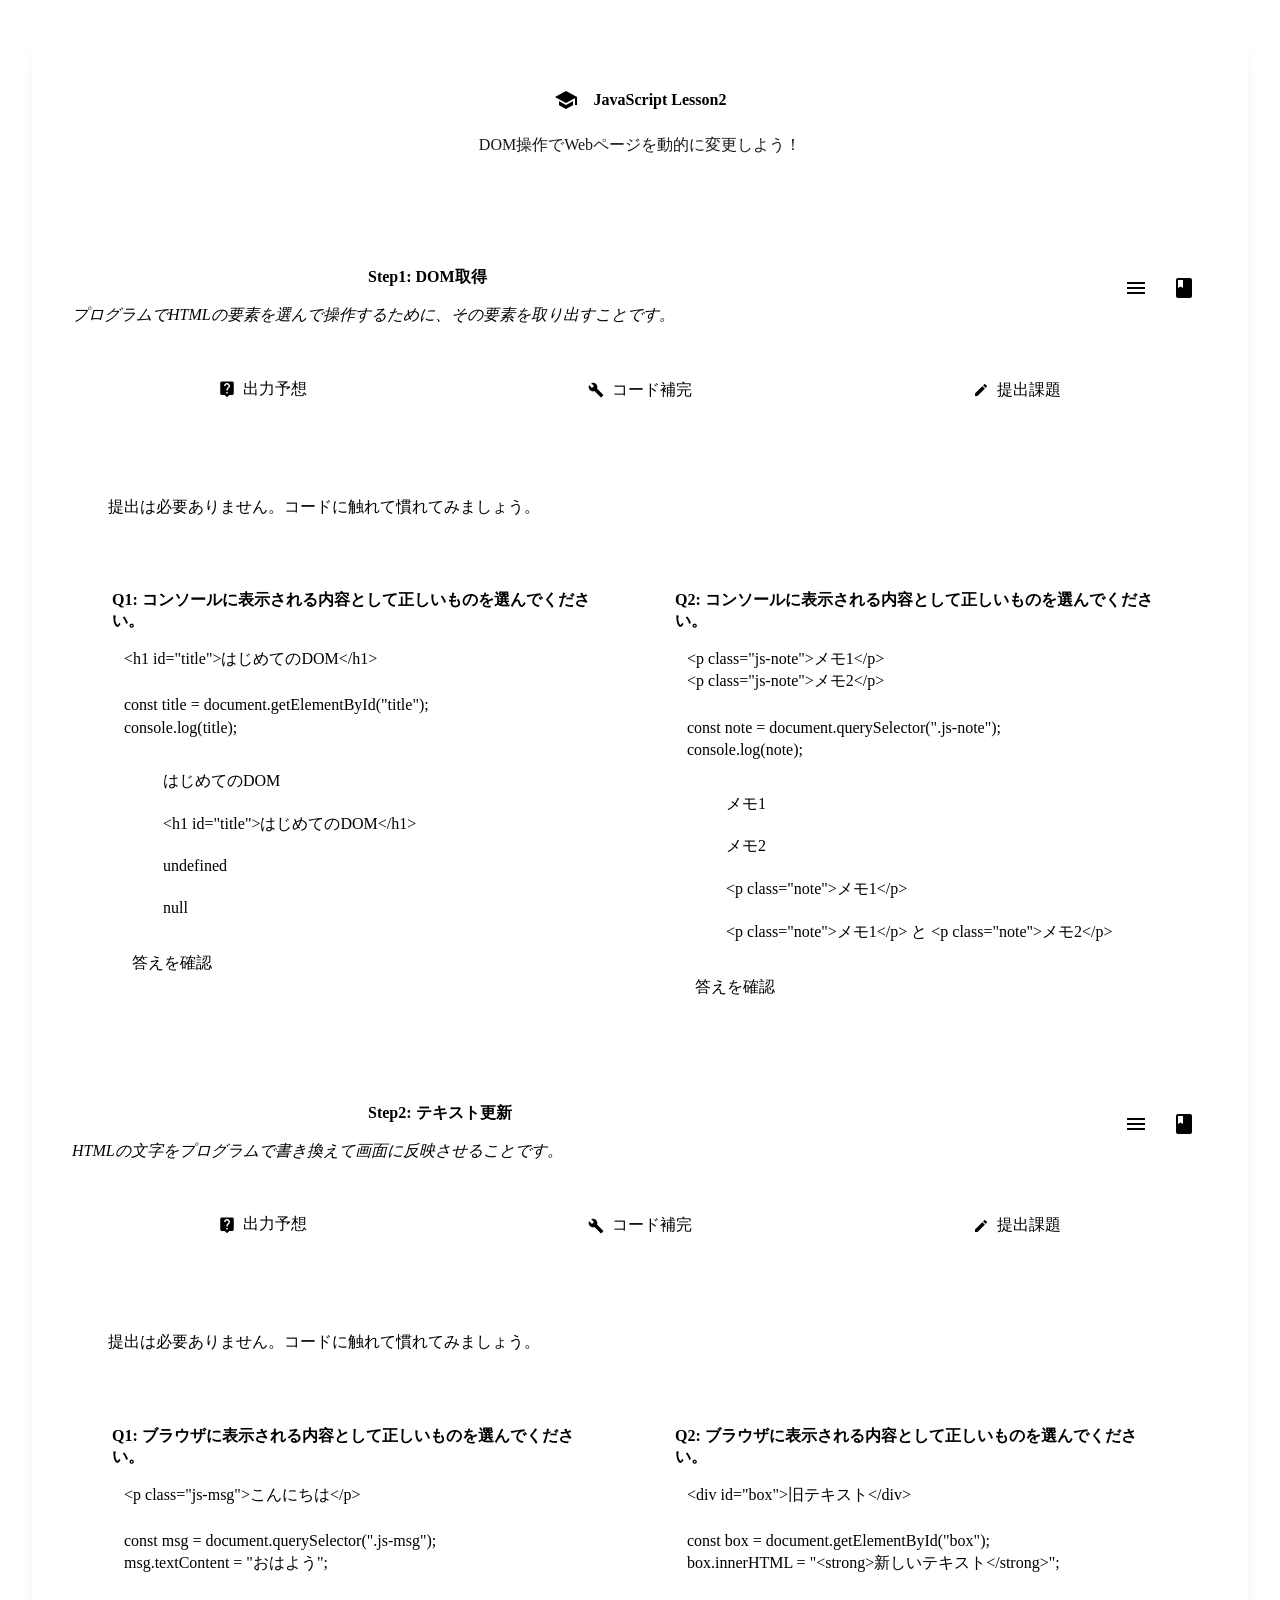
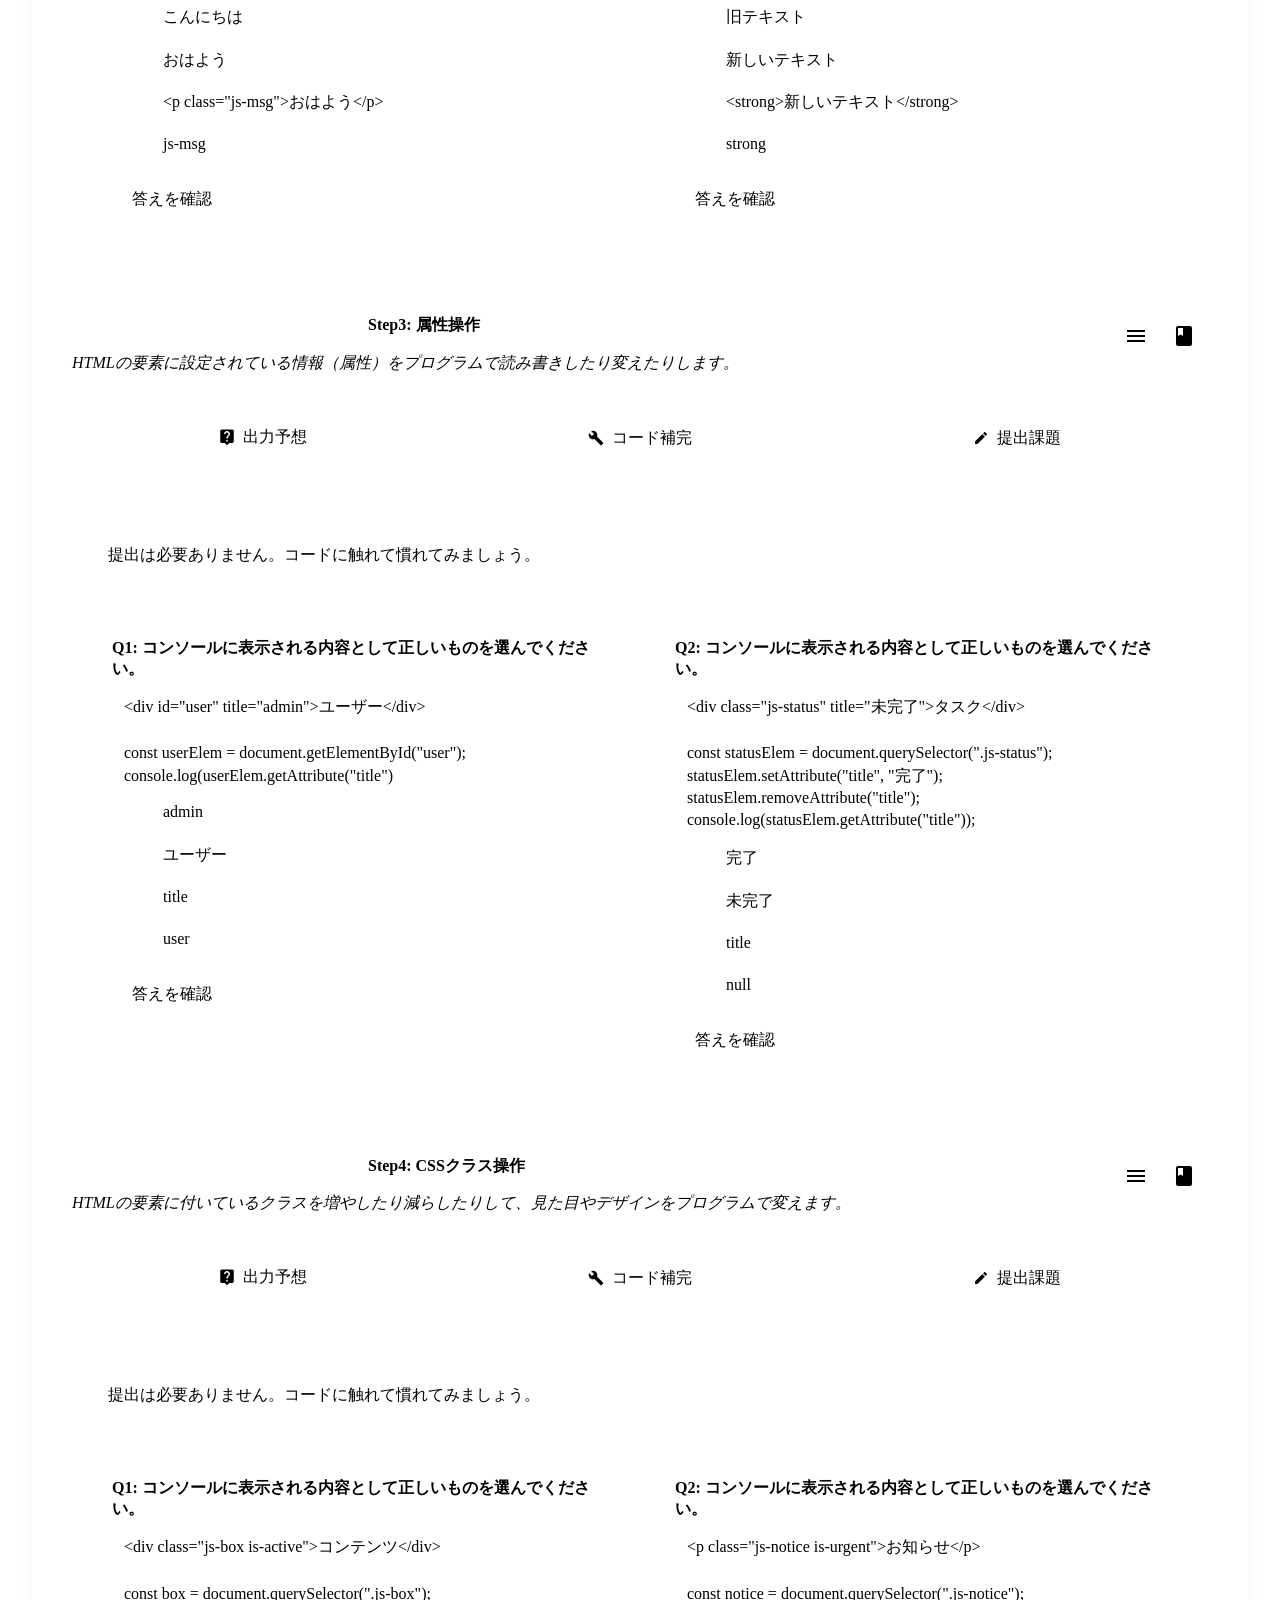
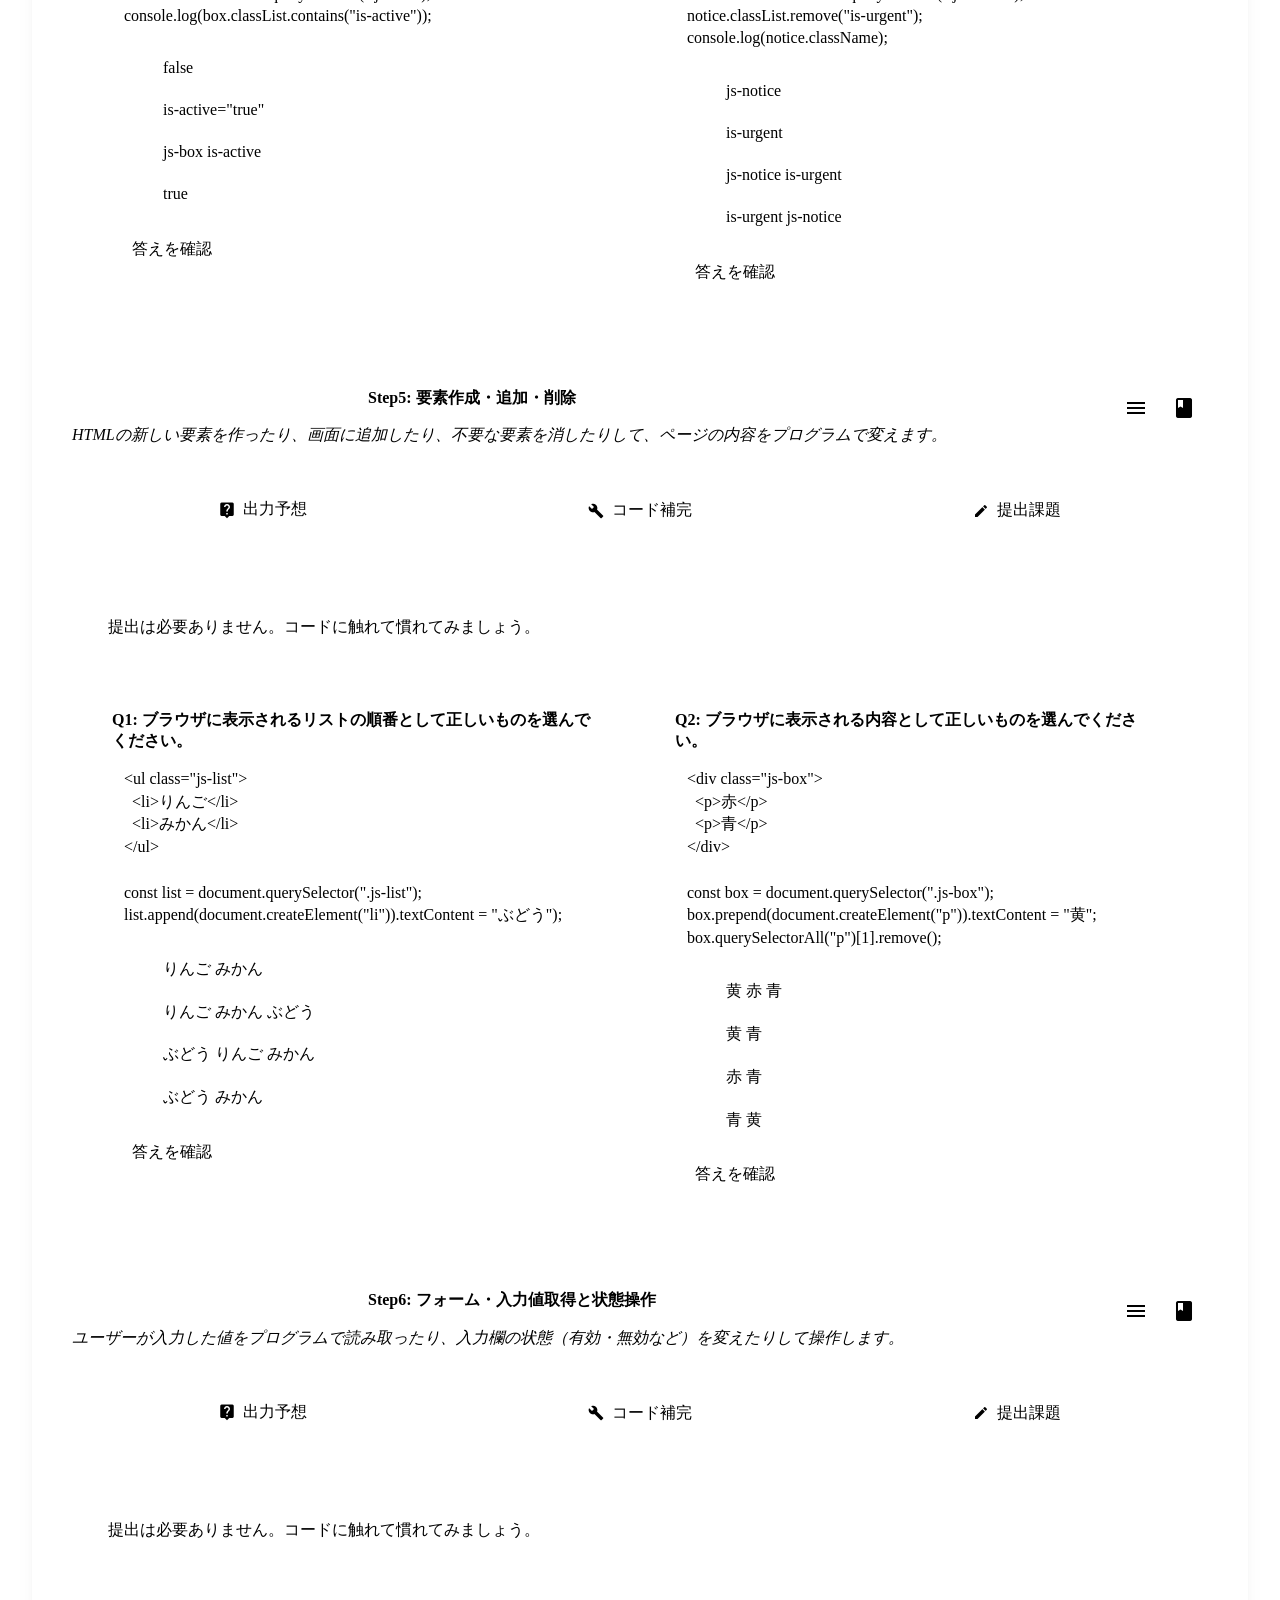
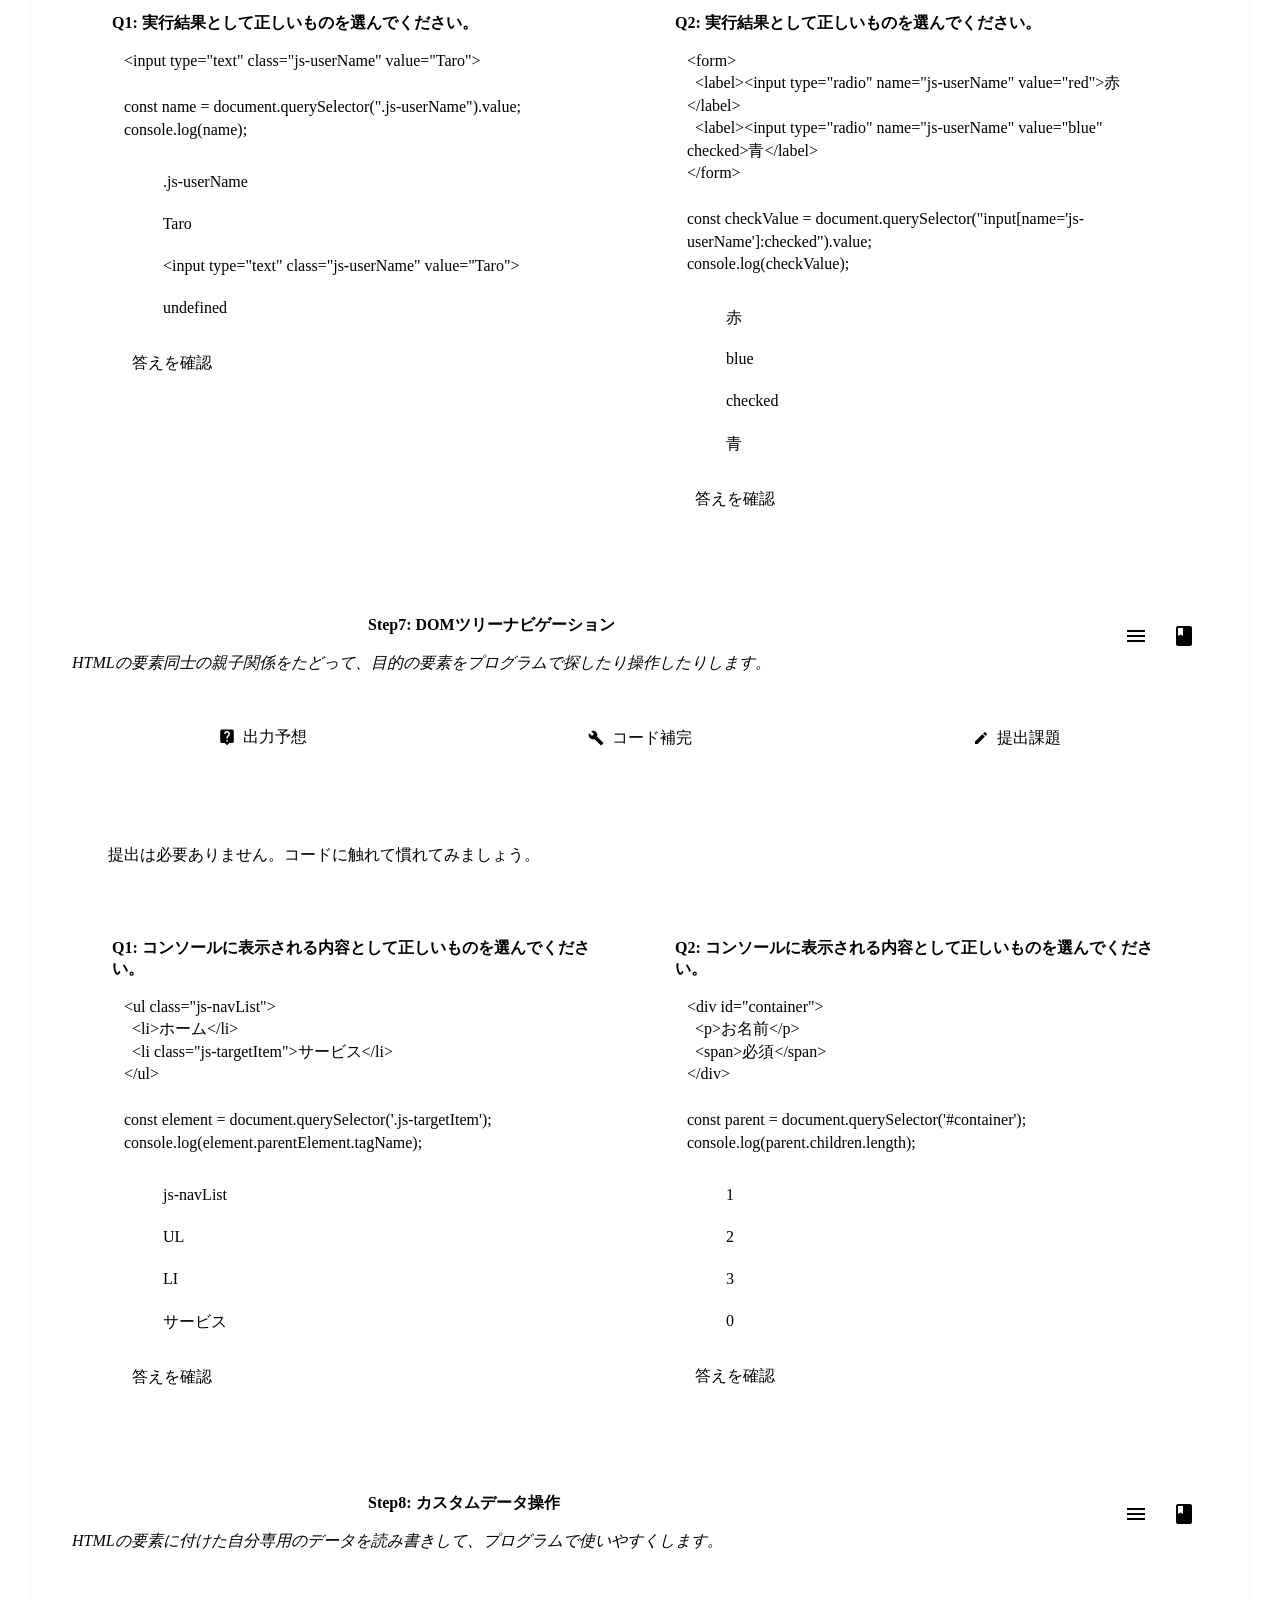
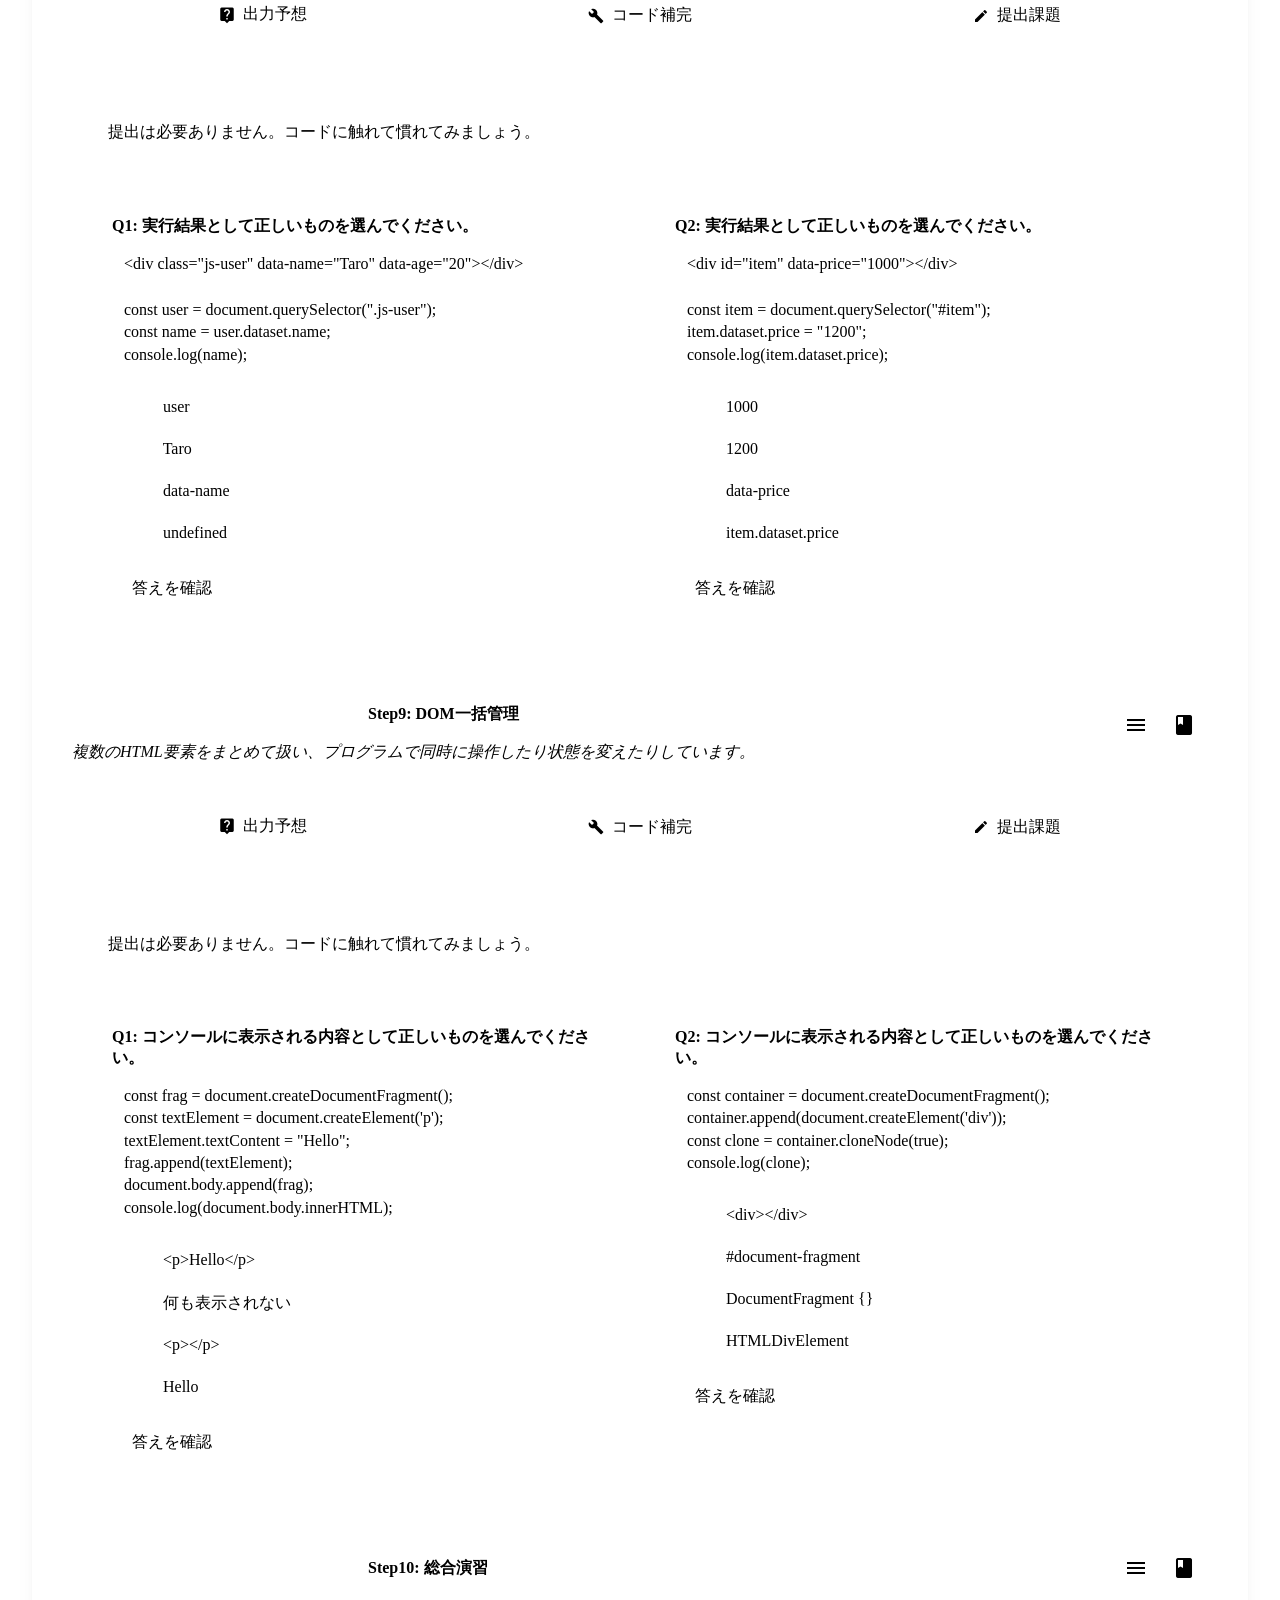
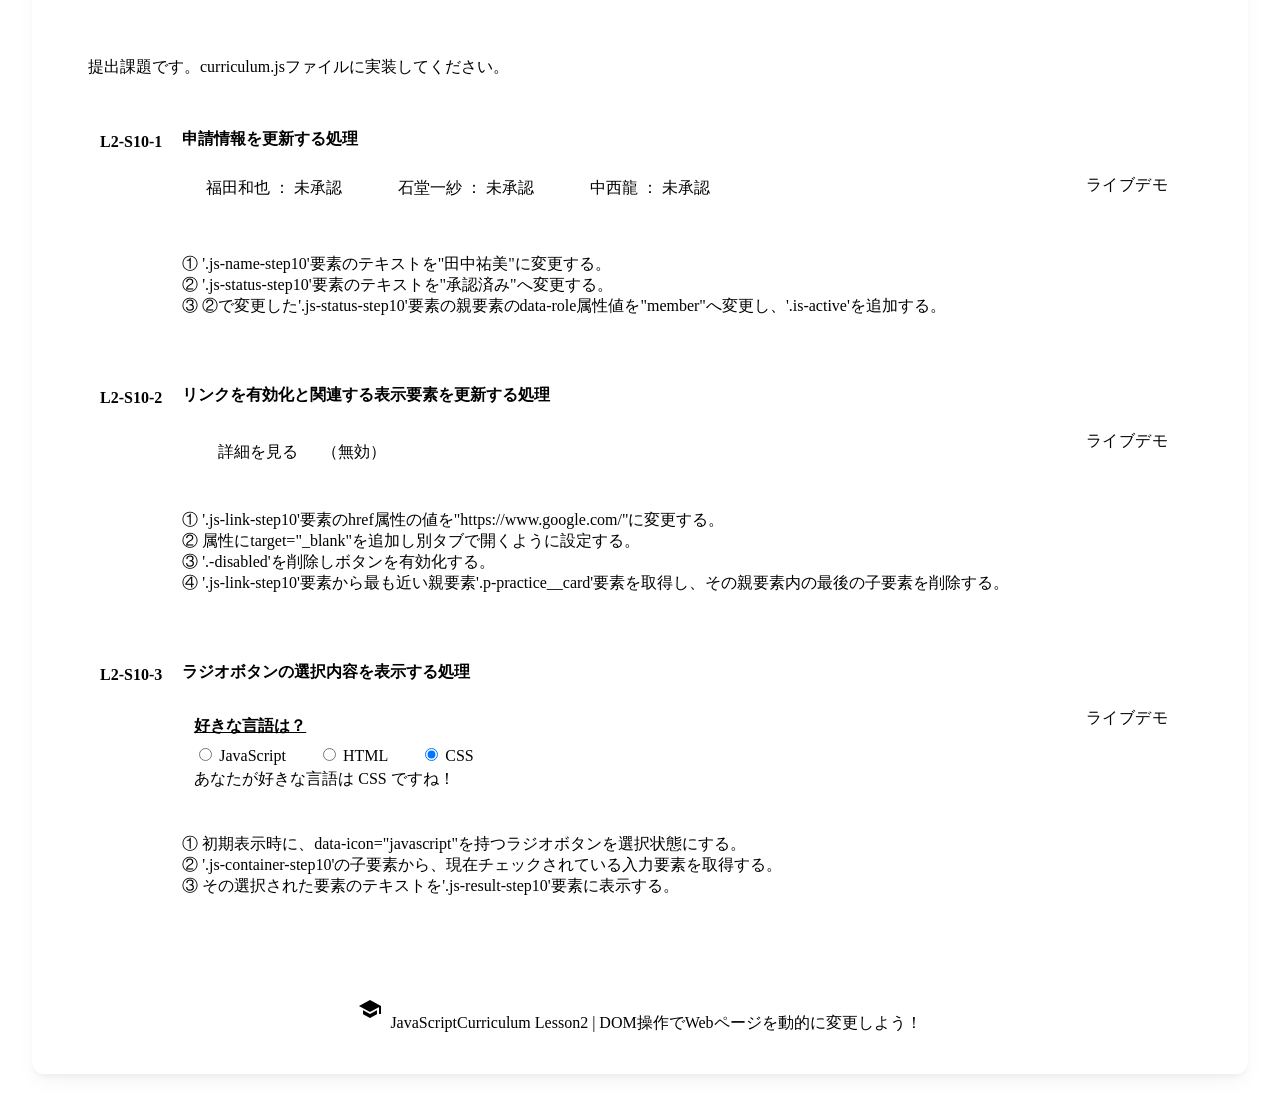
==== commit a556ee7f: "update: JSカリキュラム3,4,5" ====
--- a/JavaScript_curriculum/lesson2/index.html
+++ b/JavaScript_curriculum/lesson2/index.html
@@ -4,6 +4,7 @@
     <meta charset="UTF-8" />
     <meta name="viewport" content="width=device-width, initial-scale=1.0" />
     <title>JavaScript練習 - Lesson2</title>
+    <link rel="icon" href="../common/assets/image/favicon.ico" type="image/png" />
     <link rel="stylesheet" href="../common/assets/css/reset.css" />
     <link rel="stylesheet" href="../common/assets/css/base.css" />
     <link rel="stylesheet" href="../common/assets/css/style.css" />
@@ -1144,7 +1145,7 @@
               </div>
               <div class="p-task__item">
                 <span class="c-tag js-tooltip" data-tooltip="問題番号をコピー" data-copy>L2-S7-2</span>
-                <span class="u-flex-1">'.js-target-s7'要素の、次の兄弟要素のテキストを「ニュース」へ変更する。</span>
+                <span class="u-flex-1">'.js-target-s7'要素の、次の兄弟要素のテキストを"ニュース"へ変更する。</span>
               </div>
             </div>
           </div>
@@ -1505,7 +1506,7 @@
                 </div>
                 <p>
                   ① '.js-name-step10'要素のテキストを"田中祐美"に変更する。<br />
-                  ② '.js-status-step10'要素のテキストを承認済みへ変更する。<br />
+                  ② '.js-status-step10'要素のテキストを"承認済み"へ変更する。<br />
                   ③ ②で変更した'.js-status-step10'要素の親要素のdata-role属性値を"member"へ変更し、'.is-active'を追加する。
                 </p>
               </div>
@@ -1569,7 +1570,5 @@
     <script src="../common/assets/js/config.js" defer></script>
     <script src="assets/js/script.js" defer></script>
     <script src="assets/js/curriculum.js" defer></script>
-    <script src="assets/js/sample.js" defer></script>
-    <!-- 解答例（削除可能） -->
   </body>
 </html>
--- a/JavaScript_curriculum/common/assets/css/style.css
+++ b/JavaScript_curriculum/common/assets/css/style.css
@@ -289,6 +289,10 @@
   text-decoration: underline;
 }
 
+.c-text.-bold {
+  font-weight: 700;
+}
+
 .c-code {
   font-family: var(--font-family-mono);
   background: var(--color-gray-2);
@@ -384,7 +388,7 @@
   color: var(--color-gray-30);
   border: none;
   padding: 8px 20px;
-  min-width: 80px;
+  min-width: 180px;
   border-radius: 4px;
   font-size: var(--size-sm-alt);
   cursor: pointer;
@@ -426,6 +430,13 @@
   outline: none;
   border-color: #ab1724;
   box-shadow: 0 0 0 1px var(--color-shadow);
+}
+
+.c-input.-textarea {
+  width: 100%;
+  resize: vertical;
+  font-family: inherit;
+  padding: 8px 12px;
 }
 
 .c-agree {
@@ -613,7 +624,6 @@
   gap: 12px;
   margin-bottom: 12px;
   padding: 20px;
-  color: var(--color-gray-3);
   background: var(--color-gray-28);
   border-radius: 6px;
   border: 1px solid var(--color-gray-15);
@@ -690,6 +700,18 @@
   gap: 32px;
 }
 
+.p-practice__inner.-column {
+  flex-direction: column;
+}
+
+.p-practice__inner.-align-start {
+  align-items: start;
+}
+
+.p-practice__inner.-gap-16 {
+  gap: 16px;
+}
+
 .p-practice__card {
   background: var(--color-gray-30);
   border: 1px solid var(--color-border);
@@ -727,6 +749,23 @@
   display: flex;
   align-items: center;
   gap: 8px;
+  flex-wrap: wrap;
+}
+
+.p-practice__item.-between {
+  justify-content: space-between;
+}
+
+.p-practice__item.-align-end {
+  align-items: end;
+}
+
+.p-practice__item.-nowrap {
+  flex-wrap: nowrap;
+}
+
+.p-practice__item.-gap-16 {
+  gap: 16px;
 }
 
 .p-practice__item label {
@@ -762,7 +801,6 @@
 }
 
 .p-result {
-  border-radius: 4px;
   font-weight: 500;
   display: none;
 }
@@ -807,6 +845,15 @@
   gap: 8px;
 }
 
+.p-colorBox {
+  border: 2px solid var(--color-gray-15);
+  border-radius: 8px;
+  background-color: var(--color-gray-30);
+  transition: all 0.3s ease;
+  width: 200px;
+  min-height: 50px;
+}
+
 /* utility */
 .u-mt-8 {
   margin-top: 8px;
@@ -876,3 +923,11 @@
 .u-show {
   display: block;
 }
+
+.u-w-full {
+  width: 100%;
+}
+
+.u-min-w-100 {
+  min-width: 100px;
+}
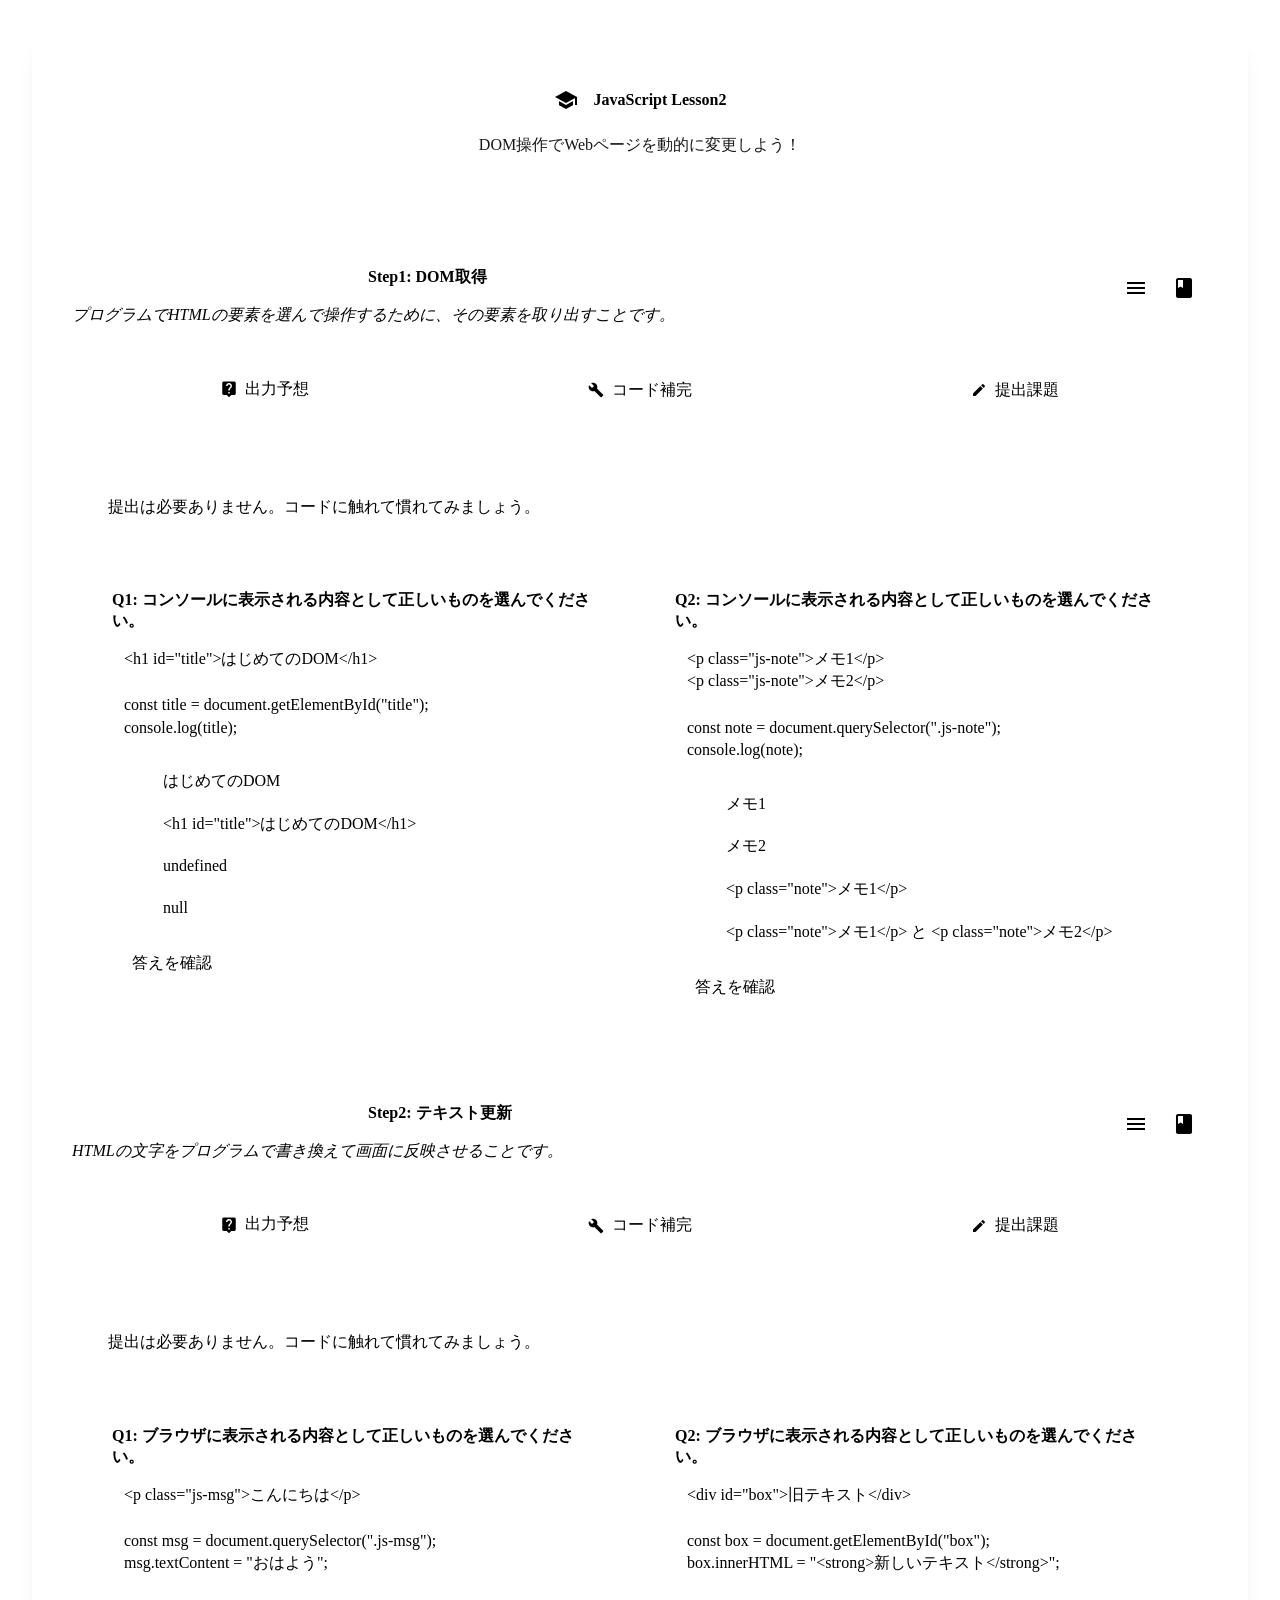
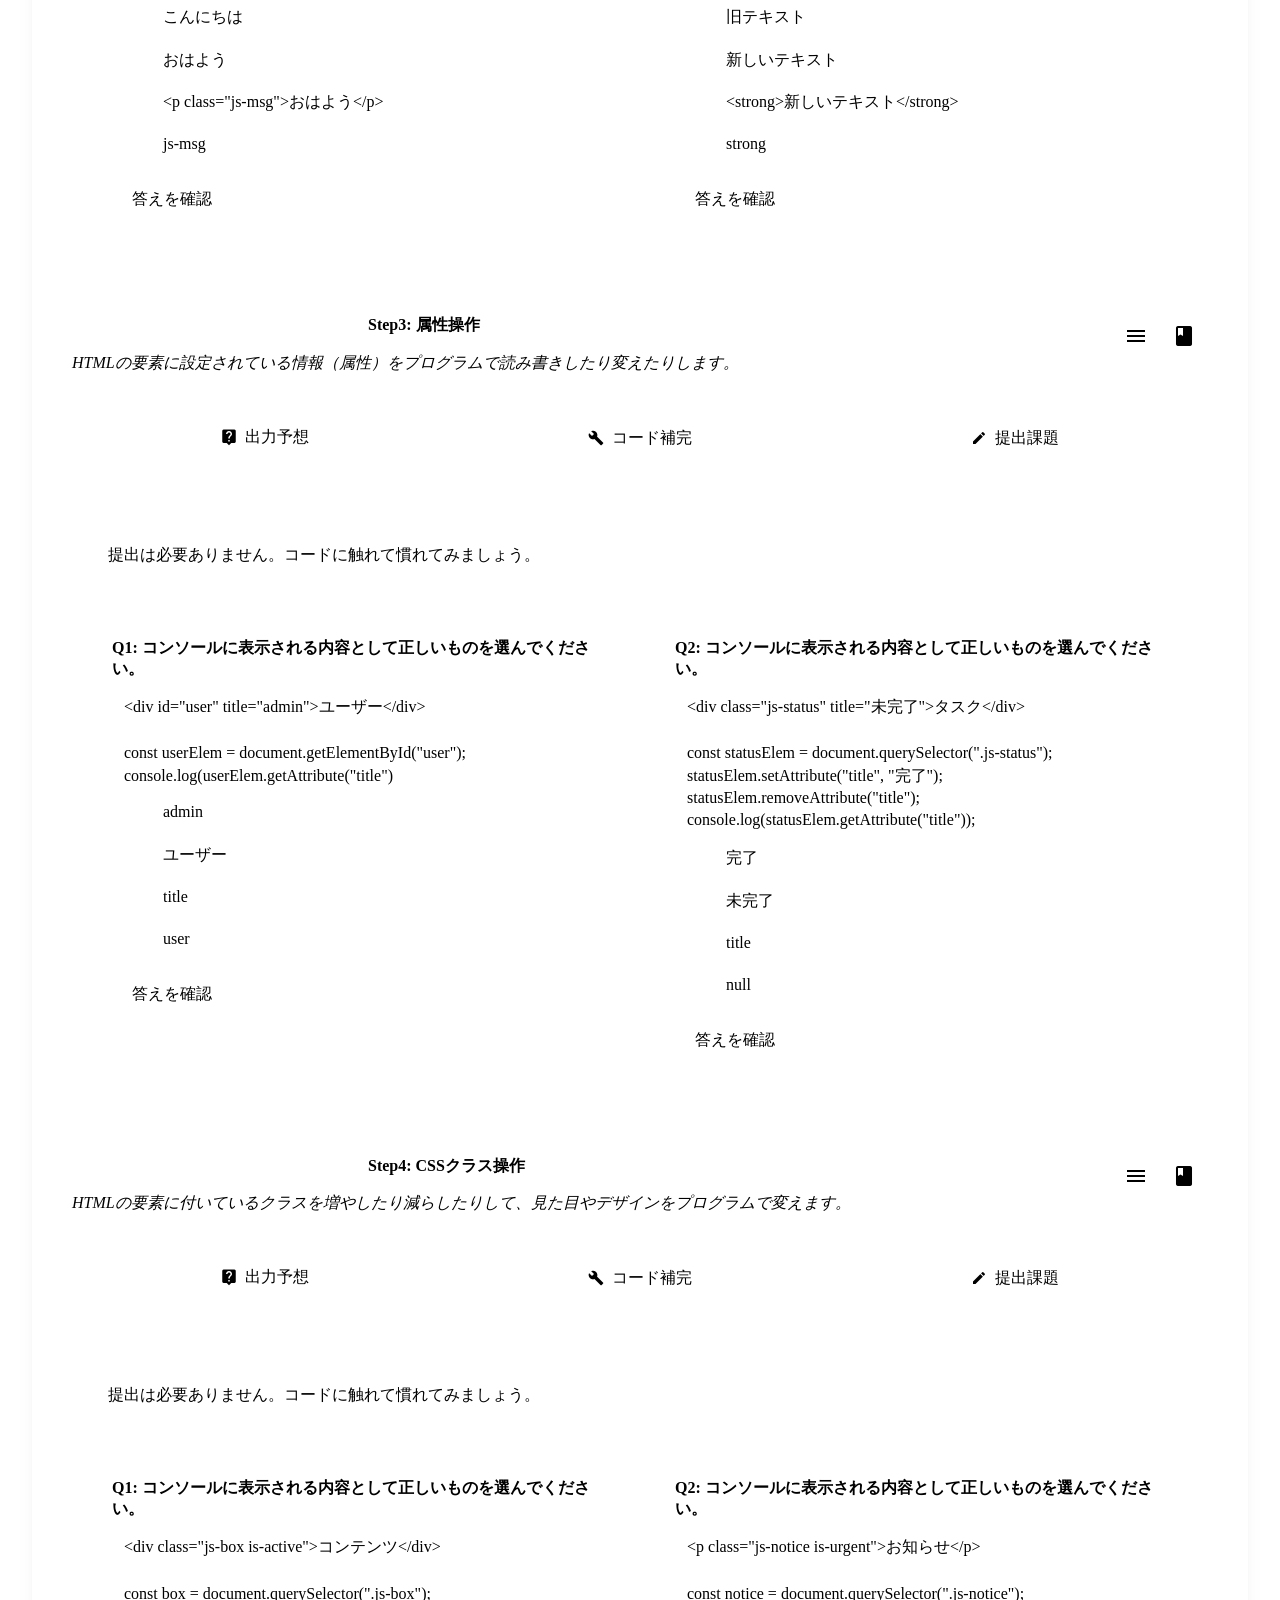
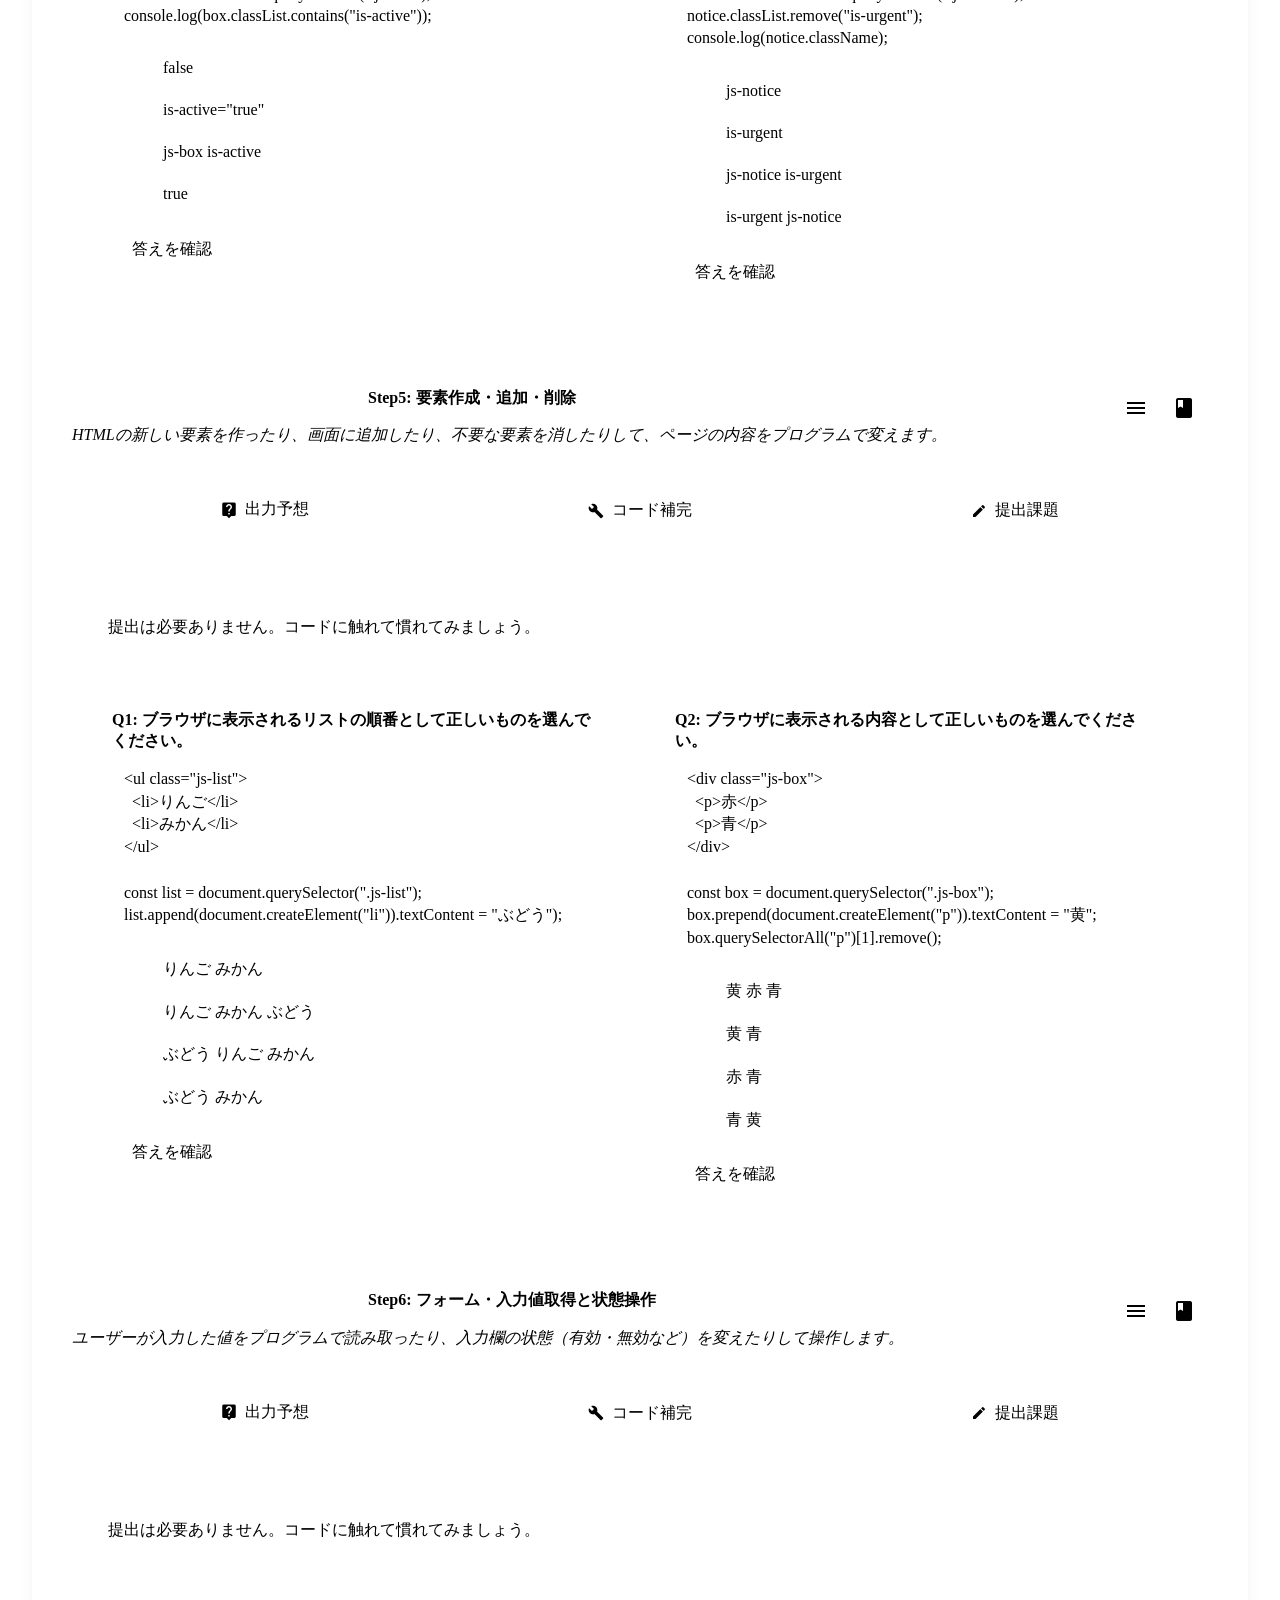
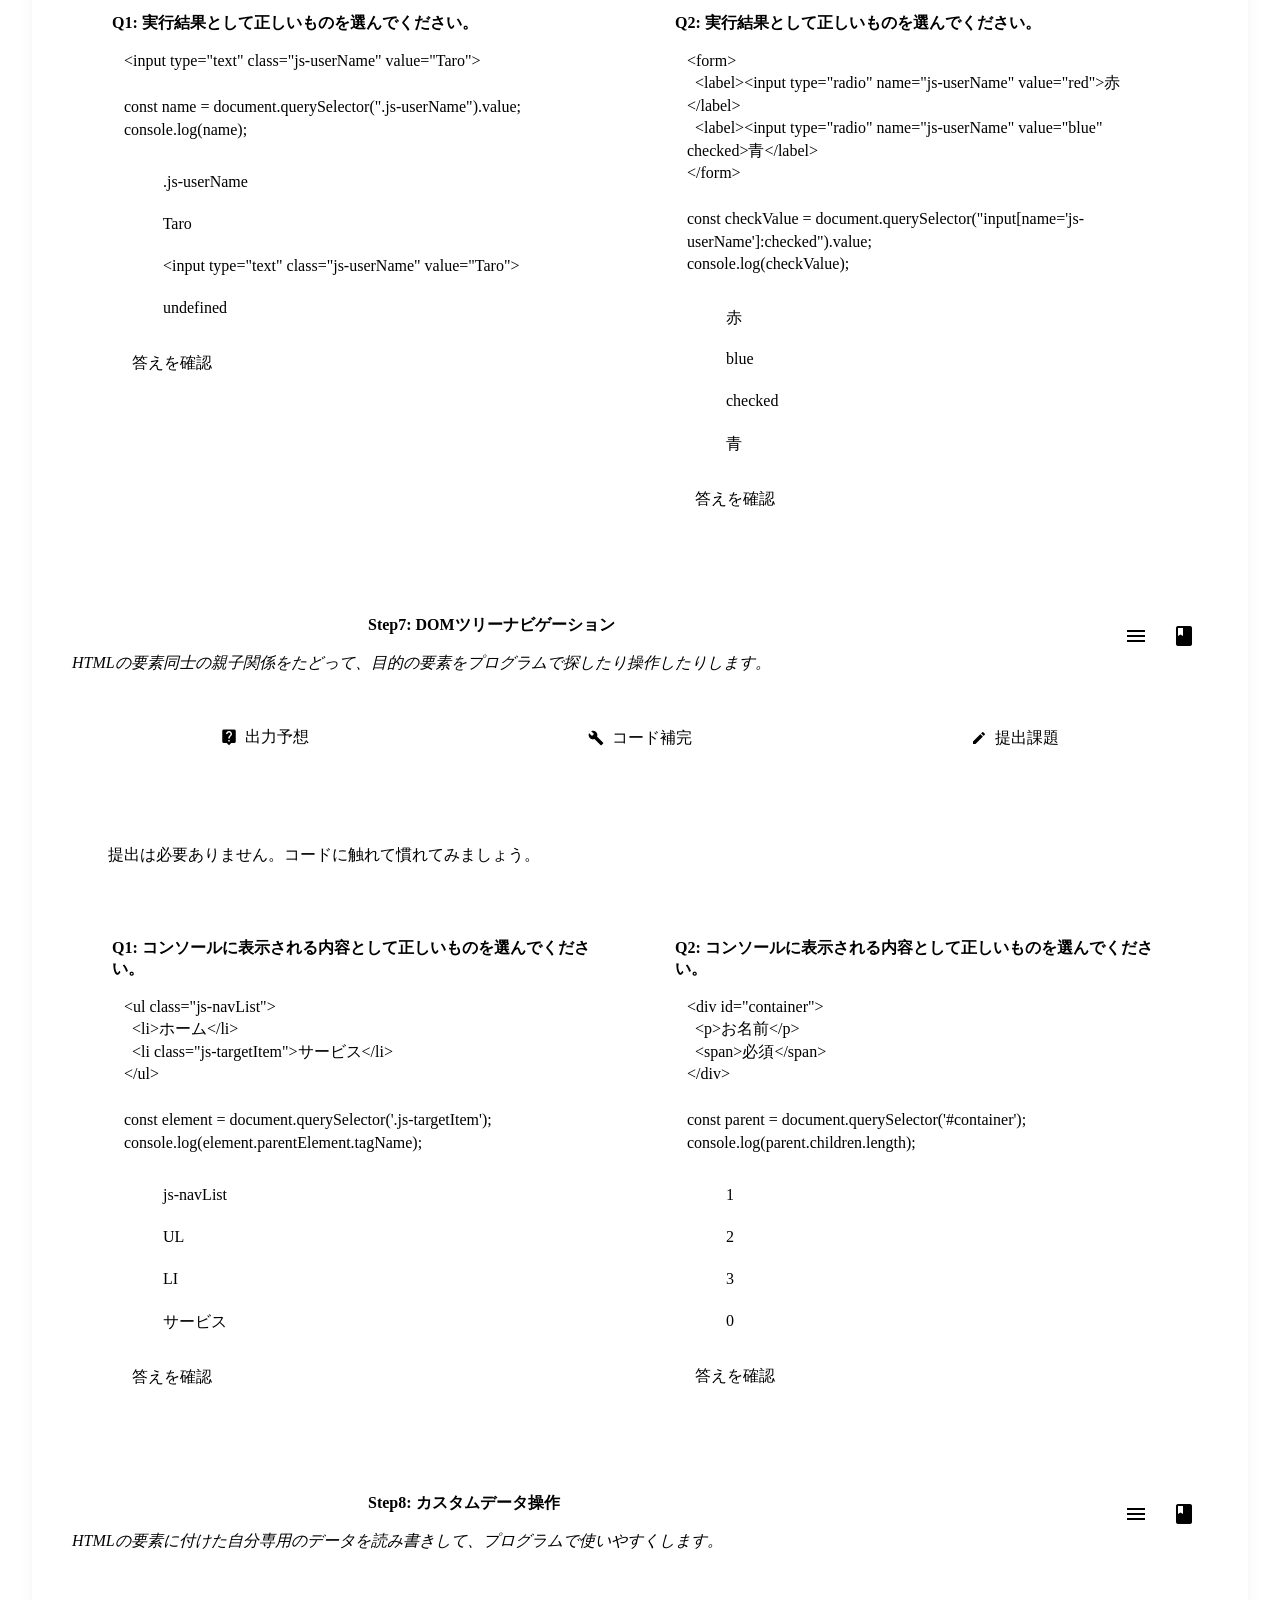
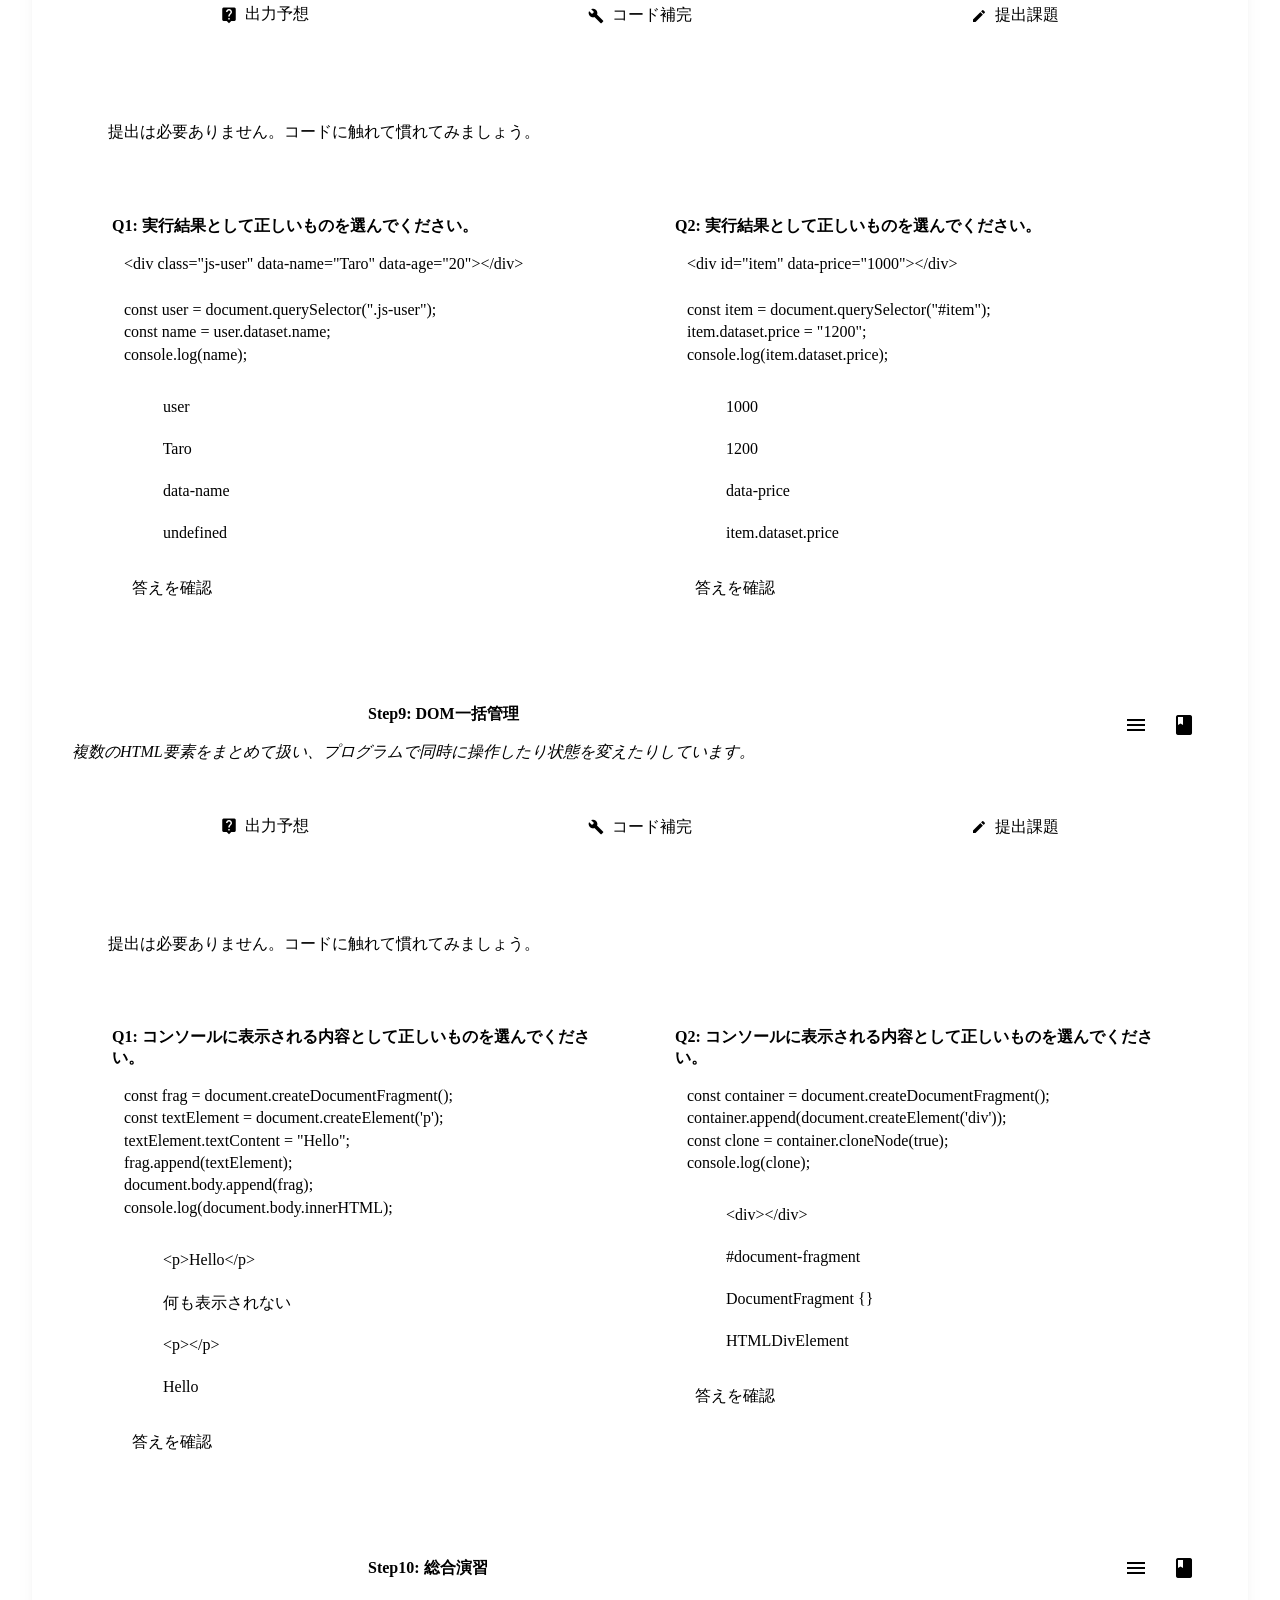
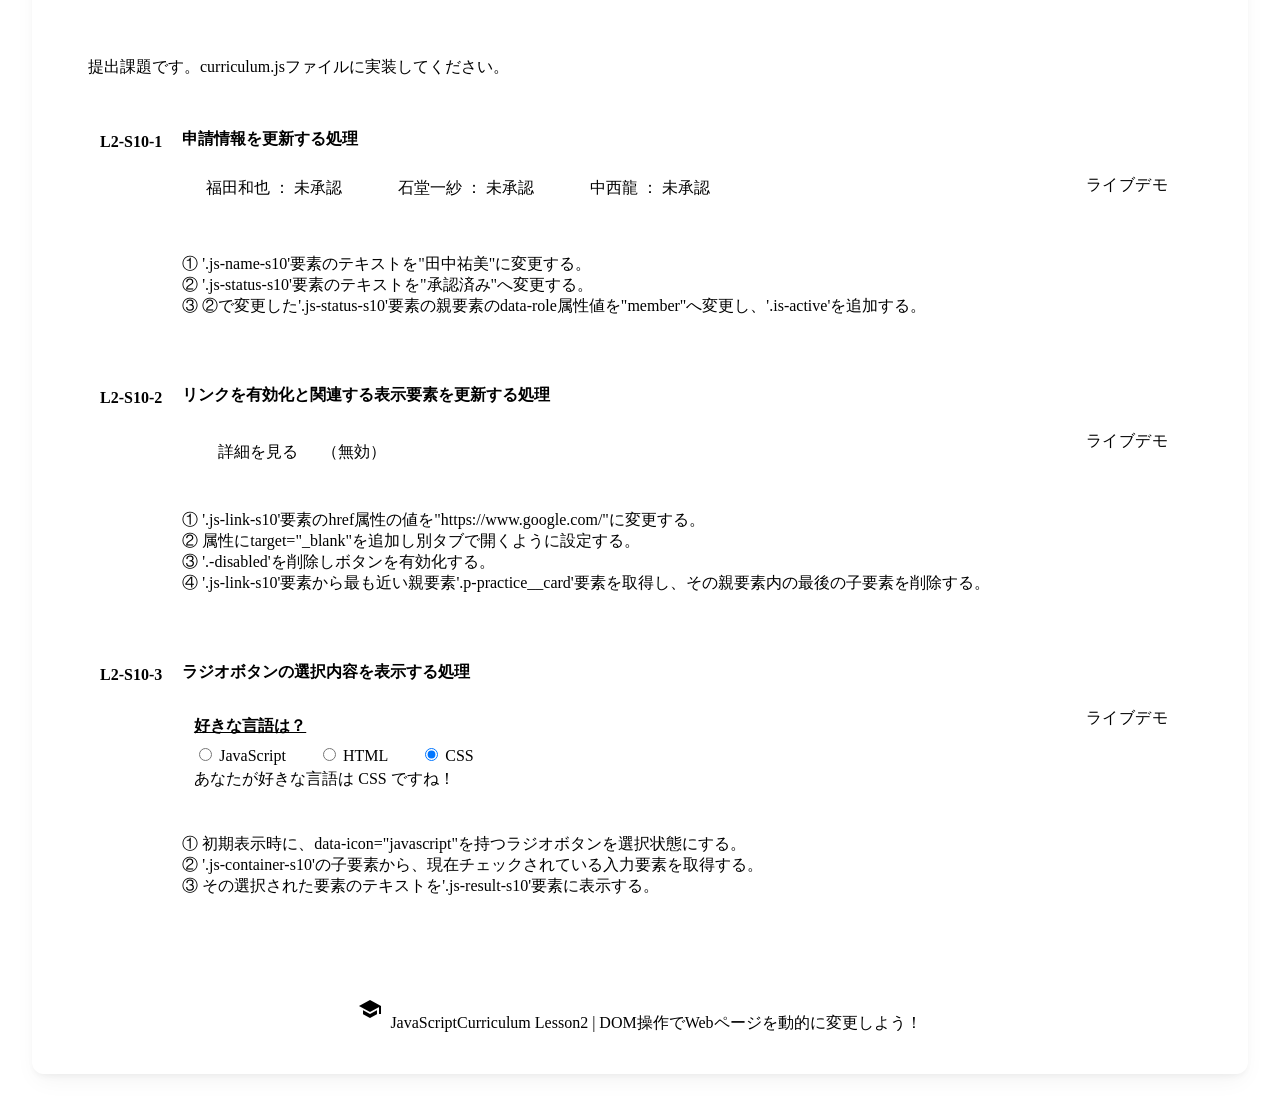
==== commit 2a58f0af: "add: lesson5からlesson7" ====
--- a/JavaScript_curriculum/lesson2/index.html
+++ b/JavaScript_curriculum/lesson2/index.html
@@ -22,7 +22,7 @@
       </header>
       <main class="l-main">
         <!-- Step1 -->
-        <div class="p-section js-section">
+        <section class="p-section js-section">
           <div class="p-section__title">
             <div class="p-section__title--content">
               <div class="p-section__title--top">
@@ -201,9 +201,9 @@
               </div>
             </div>
           </div>
-        </div>
+        </section>
         <!-- Step2 -->
-        <div class="p-section js-section">
+        <section class="p-section js-section">
           <div class="p-section__title">
             <div class="p-section__title--content">
               <div class="p-section__title--top">
@@ -342,9 +342,9 @@
               </div>
             </div>
           </div>
-        </div>
+        </section>
         <!-- Step3 -->
-        <div class="p-section js-section">
+        <section class="p-section js-section">
           <div class="p-section__title">
             <div class="p-section__title--content">
               <div class="p-section__title--top">
@@ -494,9 +494,9 @@
               </div>
             </div>
           </div>
-        </div>
+        </section>
         <!-- Step4 -->
-        <div class="p-section js-section">
+        <section class="p-section js-section">
           <div class="p-section__title">
             <div class="p-section__title--content">
               <div class="p-section__title--top">
@@ -652,9 +652,9 @@
               </div>
             </div>
           </div>
-        </div>
+        </section>
         <!-- Step5 -->
-        <div class="p-section js-section">
+        <section class="p-section js-section">
           <div class="p-section__title">
             <div class="p-section__title--content">
               <div class="p-section__title--top">
@@ -821,9 +821,9 @@
               </div>
             </div>
           </div>
-        </div>
+        </section>
         <!-- Step6 -->
-        <div class="p-section js-section">
+        <section class="p-section js-section">
           <div class="p-section__title">
             <div class="p-section__title--content">
               <div class="p-section__title--top">
@@ -979,9 +979,9 @@
               </div>
             </div>
           </div>
-        </div>
+        </section>
         <!-- Step7 -->
-        <div class="p-section js-section">
+        <section class="p-section js-section">
           <div class="p-section__title">
             <div class="p-section__title--content">
               <div class="p-section__title--top">
@@ -1149,9 +1149,9 @@
               </div>
             </div>
           </div>
-        </div>
+        </section>
         <!-- Step8 -->
-        <div class="p-section js-section">
+        <section class="p-section js-section">
           <div class="p-section__title">
             <div class="p-section__title--content">
               <div class="p-section__title--top">
@@ -1301,9 +1301,9 @@
               </div>
             </div>
           </div>
-        </div>
+        </section>
         <!-- Step9 -->
-        <div class="p-section js-section">
+        <section class="p-section js-section">
           <div class="p-section__title">
             <div class="p-section__title--content">
               <div class="p-section__title--top">
@@ -1463,9 +1463,9 @@
               </div>
             </div>
           </div>
-        </div>
+        </section>
         <!-- Step10 -->
-        <div class="p-section js-section">
+        <section class="p-section js-section">
           <div class="p-section__title">
             <div class="p-section__title--content">
               <div class="p-section__title--top">
@@ -1488,9 +1488,9 @@
                 <div id="q10_1" class="p-practice u-mt-8">
                   <div class="p-practice__inner">
                     <div class="p-practice__card" data-role="guest">
-                      <span class="js-name-step10">福田和也</span>
+                      <span class="js-name-s10">福田和也</span>
                       <span>：</span>
-                      <span class="js-status-step10">未承認</span>
+                      <span class="js-status-s10">未承認</span>
                     </div>
                     <div class="p-practice__card" data-role="guest">
                       <span>石堂一紗</span>
@@ -1505,9 +1505,9 @@
                   </div>
                 </div>
                 <p>
-                  ① '.js-name-step10'要素のテキストを"田中祐美"に変更する。<br />
-                  ② '.js-status-step10'要素のテキストを"承認済み"へ変更する。<br />
-                  ③ ②で変更した'.js-status-step10'要素の親要素のdata-role属性値を"member"へ変更し、'.is-active'を追加する。
+                  ① '.js-name-s10'要素のテキストを"田中祐美"に変更する。<br />
+                  ② '.js-status-s10'要素のテキストを"承認済み"へ変更する。<br />
+                  ③ ②で変更した'.js-status-s10'要素の親要素のdata-role属性値を"member"へ変更し、'.is-active'を追加する。
                 </p>
               </div>
             </div>
@@ -1518,16 +1518,16 @@
                 <div id="q10_2" class="p-practice u-mt-8">
                   <div class="p-practice__inner u-gap-12">
                     <div class="p-practice__card">
-                      <a href="https://example.com/" class="c-link js-link-step10 -disabled">詳細を見る</a>
+                      <a href="https://example.com/" class="c-link js-link-s10 -disabled">詳細を見る</a>
                       <span class="c-link-status">（無効）</span>
                     </div>
                   </div>
                 </div>
                 <p>
-                  ① '.js-link-step10'要素のhref属性の値を"https://www.google.com/"に変更する。<br />
+                  ① '.js-link-s10'要素のhref属性の値を"https://www.google.com/"に変更する。<br />
                   ② 属性にtarget="_blank"を追加し別タブで開くように設定する。<br />
                   ③ '.-disabled'を削除しボタンを有効化する。<br />
-                  ④ '.js-link-step10'要素から最も近い親要素'.p-practice__card'要素を取得し、その親要素内の最後の子要素を削除する。
+                  ④ '.js-link-s10'要素から最も近い親要素'.p-practice__card'要素を取得し、その親要素内の最後の子要素を削除する。
                 </p>
               </div>
             </div>
@@ -1537,26 +1537,26 @@
                 <strong>ラジオボタンの選択内容を表示する処理</strong>
                 <div id="q10_3" class="p-practice u-mt-8">
                   <h2 class="c-title-lesson">好きな言語は？</h2>
-                  <div class="p-practice__inner js-container-step10">
+                  <div class="p-practice__inner js-container-s10">
                     <label><input type="radio" name="language" value="JavaScript" data-icon="javascript" /> JavaScript</label>
                     <label><input type="radio" name="language" value="HTML" data-icon="html" /> HTML</label>
                     <label><input type="radio" name="language" value="CSS" data-icon="css" checked /> CSS</label>
                   </div>
                   <p class="u-mt-4">
                     <span>あなたが好きな言語は</span>
-                    <span class="js-result-step10">CSS</span>
+                    <span class="js-result-s10">CSS</span>
                     <span>ですね！</span>
                   </p>
                 </div>
                 <p>
                   ① 初期表示時に、data-icon="javascript"を持つラジオボタンを選択状態にする。<br />
-                  ② '.js-container-step10'の子要素から、現在チェックされている入力要素を取得する。<br />
-                  ③ その選択された要素のテキストを'.js-result-step10'要素に表示する。
+                  ② '.js-container-s10'の子要素から、現在チェックされている入力要素を取得する。<br />
+                  ③ その選択された要素のテキストを'.js-result-s10'要素に表示する。
                 </p>
               </div>
             </div>
           </div>
-        </div>
+        </section>
       </main>
       <footer class="l-footer">
         <span class="material-icons">school</span>
--- a/JavaScript_curriculum/common/assets/css/style.css
+++ b/JavaScript_curriculum/common/assets/css/style.css
@@ -208,7 +208,6 @@
   opacity: 0.5;
   cursor: not-allowed;
   user-select: none;
-  pointer-events: none;
 }
 
 .c-tab:disabled:hover,
@@ -291,6 +290,10 @@
 
 .c-text.-bold {
   font-weight: 700;
+}
+
+.c-text.-left {
+  text-align: left;
 }
 
 .c-code {
@@ -395,6 +398,10 @@
   opacity: 0.8;
 }
 
+.c-button-practice.-min-w100 {
+  min-width: 100px;
+}
+
 .c-button-practice:hover {
   opacity: 1;
 }
@@ -734,6 +741,22 @@
   font-weight: 700;
 }
 
+.p-practice__card.-min-w-140 {
+  min-width: 140px;
+}
+
+.p-practice__card.is-red {
+  background: #fd13262a;
+}
+
+.p-practice__card.is-blue {
+  background: #134afd28;
+}
+
+.p-practice__card.is-green {
+  background: #08c56721;
+}
+
 .p-practice__display {
   font-size: var(--size-xs);
   background: var(--color-gray-18);
@@ -764,6 +787,10 @@
   flex-wrap: nowrap;
 }
 
+.p-practice__item.-column {
+  flex-direction: column;
+}
+
 .p-practice__item.-gap-16 {
   gap: 16px;
 }
@@ -863,11 +890,15 @@
   margin-top: 4px;
 }
 
+.u-ml-4 {
+  margin-left: 4px;
+}
+
 .u-ml-8 {
   margin-left: 8px;
 }
 
-.u-ml-8 {
+.u-ml-16 {
   margin-left: 16px;
 }
 
